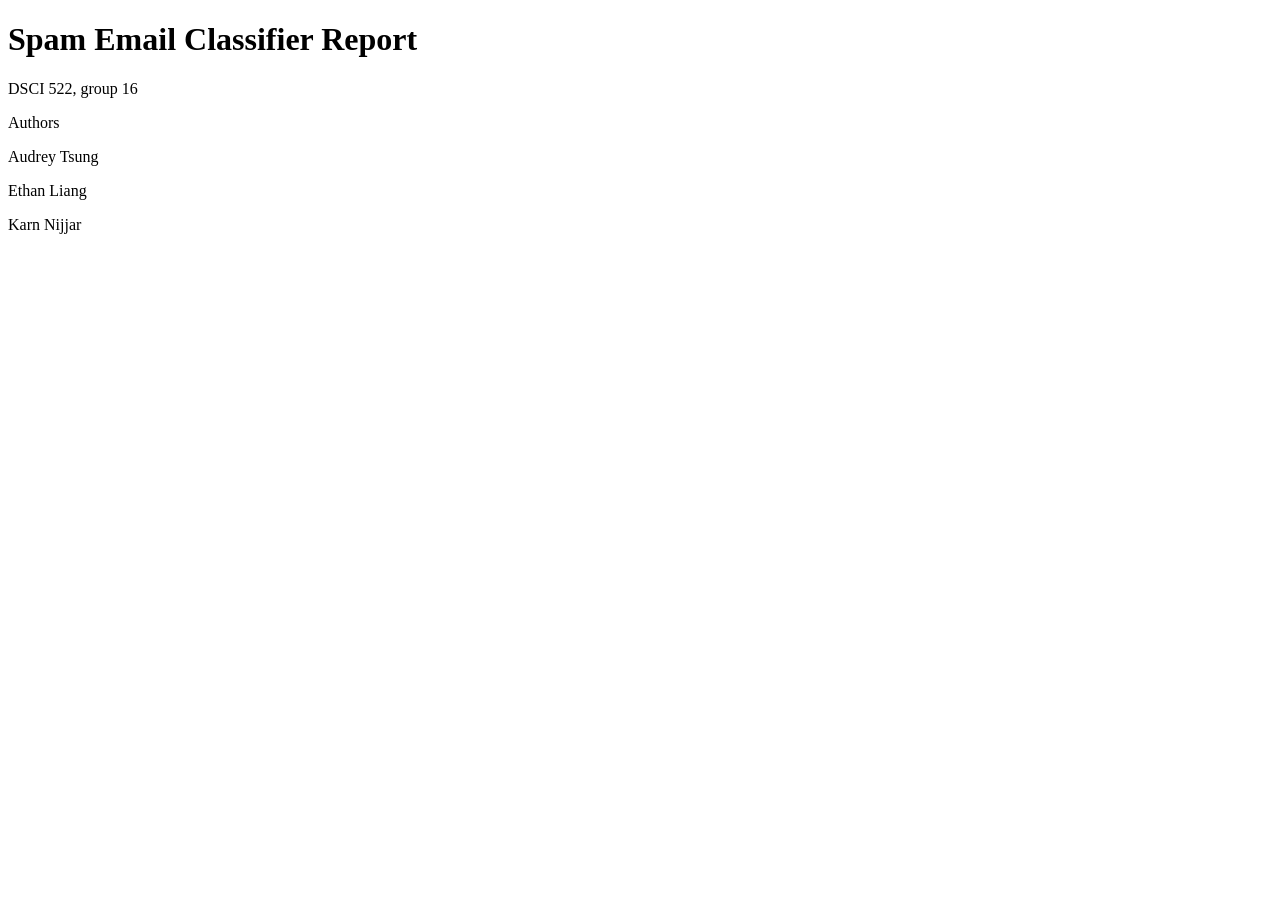
==== analysis/spam-email-classifier-report.html @ 338a20c8 "add qmd files for analysis" ====
<!DOCTYPE html>
<html xmlns="http://www.w3.org/1999/xhtml" lang="en" xml:lang="en"><head>

<meta charset="utf-8">
<meta name="generator" content="quarto-1.10.18">

<meta name="viewport" content="width=device-width, initial-scale=1.0, user-scalable=yes">

<meta name="author" content="Audrey Tsung">
<meta name="author" content="Ethan Liang">
<meta name="author" content="Karn Nijjar">

<title>Spam Email Classifier Report</title>
<style>
/* Default styles provided by pandoc.
** See https://pandoc.org/MANUAL.html#variables-for-html for config info.
*/
span.smallcaps{font-variant: small-caps;}
div.columns{display: flex; gap: 1.5em;}
div.column{flex: auto;}
@media screen {
div.columns{gap: min(4vw, 1.5em);}
div.column{overflow-x: auto;}
}
div.hanging-indent{margin-left: 1.5em; text-indent: -1.5em;}
ul.task-list{list-style: none;}
ul.task-list li input[type="checkbox"] {
  width: 0.8em;
  margin: 0 0.8em 0.2em -1em; /* quarto-specific, see https://github.com/quarto-dev/quarto-cli/issues/4556 */ 
  vertical-align: middle;
}
</style>


<script src="spam-email-classifier-report_files/libs/clipboard/clipboard.min.js"></script>
<script src="spam-email-classifier-report_files/libs/quarto-html/quarto.js" type="module"></script>
<script src="spam-email-classifier-report_files/libs/quarto-html/tabsets/tabsets.js" type="module"></script>
<script src="spam-email-classifier-report_files/libs/quarto-html/popper.min.js"></script>
<script src="spam-email-classifier-report_files/libs/quarto-html/tippy.umd.min.js"></script>
<script src="spam-email-classifier-report_files/libs/quarto-html/anchor.min.js"></script>
<link href="spam-email-classifier-report_files/libs/quarto-html/tippy.css" rel="stylesheet">
<link href="spam-email-classifier-report_files/libs/quarto-html/quarto-syntax-highlighting-64a204ab8560d761af7679ceaba22944.css" rel="stylesheet" id="quarto-text-highlighting-styles">
<script src="spam-email-classifier-report_files/libs/bootstrap/bootstrap.min.js"></script>
<link href="spam-email-classifier-report_files/libs/bootstrap/bootstrap-icons.css" rel="stylesheet">
<link href="spam-email-classifier-report_files/libs/bootstrap/bootstrap-917079515d91bccb85b543faf8aa8bb6.min.css" rel="stylesheet" append-hash="true" id="quarto-bootstrap" data-mode="light">


</head>

<body class="fullcontent quarto-light">

<div id="quarto-content" class="page-columns page-rows-contents page-layout-article">

<main class="content" id="quarto-document-content">

<header id="title-block-header" class="quarto-title-block default">
<div class="quarto-title">
<h1 class="title">Spam Email Classifier Report</h1>
<p class="subtitle lead">DSCI 522, group 16</p>
</div>



<div class="quarto-title-meta">

    <div>
    <div class="quarto-title-meta-heading">Authors</div>
    <div class="quarto-title-meta-contents">
             <p>Audrey Tsung </p>
             <p>Ethan Liang </p>
             <p>Karn Nijjar </p>
          </div>
  </div>
    
  
    
  </div>
  


</header>




</main>
<!-- /main column -->
<script id="quarto-html-after-body" type="application/javascript">
  window.document.addEventListener("DOMContentLoaded", function (event) {
    const icon = "";
    const anchorJS = new window.AnchorJS();
    anchorJS.options = {
      placement: 'right',
      icon: icon
    };
    anchorJS.add('.anchored');
    const isCodeAnnotation = (el) => {
      for (const clz of el.classList) {
        if (clz.startsWith('code-annotation-')) {                     
          return true;
        }
      }
      return false;
    }
    const onCopySuccess = function(e) {
      // button target
      const button = e.trigger;
      // don't keep focus
      button.blur();
      // flash "checked"
      button.classList.add('code-copy-button-checked');
      var currentTitle = button.getAttribute("title");
      button.setAttribute("title", "Copied!");
      let tooltip;
      if (window.bootstrap) {
        button.setAttribute("data-bs-toggle", "tooltip");
        button.setAttribute("data-bs-placement", "left");
        button.setAttribute("data-bs-title", "Copied!");
        tooltip = new bootstrap.Tooltip(button, 
          { trigger: "manual", 
            customClass: "code-copy-button-tooltip",
            offset: [0, -8]});
        tooltip.show();    
      }
      setTimeout(function() {
        if (tooltip) {
          tooltip.hide();
          button.removeAttribute("data-bs-title");
          button.removeAttribute("data-bs-toggle");
          button.removeAttribute("data-bs-placement");
        }
        button.setAttribute("title", currentTitle);
        button.classList.remove('code-copy-button-checked');
      }, 1000);
      // clear code selection
      e.clearSelection();
    }
    const getTextToCopy = function(trigger) {
      const outerScaffold = trigger.parentElement.cloneNode(true);
      const codeEl = outerScaffold.querySelector('code');
      for (const childEl of codeEl.children) {
        if (isCodeAnnotation(childEl)) {
          childEl.remove();
        }
      }
      return codeEl.innerText;
    }
    const clipboard = new window.ClipboardJS('.code-copy-button:not([data-in-quarto-modal])', {
      text: getTextToCopy
    });
    clipboard.on('success', onCopySuccess);
    if (window.document.getElementById('quarto-embedded-source-code-modal')) {
      const clipboardModal = new window.ClipboardJS('.code-copy-button[data-in-quarto-modal]', {
        text: getTextToCopy,
        container: window.document.getElementById('quarto-embedded-source-code-modal')
      });
      clipboardModal.on('success', onCopySuccess);
    }
      var localhostRegex = new RegExp(/^(?:http|https):\/\/localhost\:?[0-9]*\//);
      var mailtoRegex = new RegExp(/^mailto:/);
        var filterRegex = new RegExp('/' + window.location.host + '/');
      var isInternal = (href) => {
          return filterRegex.test(href) || localhostRegex.test(href) || mailtoRegex.test(href);
      }
      // Inspect non-navigation links and adorn them if external
     var links = window.document.querySelectorAll('a[href]:not(.nav-link):not(.navbar-brand):not(.toc-action):not(.sidebar-link):not(.sidebar-item-toggle):not(.pagination-link):not(.no-external):not([aria-hidden]):not(.dropdown-item):not(.quarto-navigation-tool):not(.about-link)');
      for (var i=0; i<links.length; i++) {
        const link = links[i];
        if (!isInternal(link.href)) {
          // undo the damage that might have been done by quarto-nav.js in the case of
          // links that we want to consider external
          if (link.dataset.originalHref !== undefined) {
            link.href = link.dataset.originalHref;
          }
        }
      }
    function tippyHover(el, contentFn, onTriggerFn, onUntriggerFn) {
      const config = {
        allowHTML: true,
        maxWidth: 500,
        delay: 100,
        arrow: false,
        appendTo: function(el) {
            return el.parentElement;
        },
        interactive: true,
        interactiveBorder: 10,
        theme: 'quarto',
        placement: 'bottom-start',
      };
      if (contentFn) {
        config.content = contentFn;
      }
      if (onTriggerFn) {
        config.onTrigger = onTriggerFn;
      }
      if (onUntriggerFn) {
        config.onUntrigger = onUntriggerFn;
      }
      window.tippy(el, config); 
    }
    const noterefs = window.document.querySelectorAll('a[role="doc-noteref"]');
    for (var i=0; i<noterefs.length; i++) {
      const ref = noterefs[i];
      tippyHover(ref, function() {
        // use id or data attribute instead here
        let href = ref.getAttribute('data-footnote-href') || ref.getAttribute('href');
        try { href = new URL(href).hash; } catch {}
        const id = href.replace(/^#\/?/, "");
        const note = window.document.getElementById(id);
        if (note) {
          return note.innerHTML;
        } else {
          return "";
        }
      });
    }
    const xrefs = window.document.querySelectorAll('a.quarto-xref');
    const processXRef = (id, note) => {
      // Strip column container classes
      const stripColumnClz = (el) => {
        el.classList.remove("page-full", "page-columns");
        if (el.children) {
          for (const child of el.children) {
            stripColumnClz(child);
          }
        }
      }
      stripColumnClz(note)
      if (id === null || id.startsWith('sec-')) {
        // Special case sections, only their first couple elements
        const container = document.createElement("div");
        if (note.children && note.children.length > 2) {
          container.appendChild(note.children[0].cloneNode(true));
          for (let i = 1; i < note.children.length; i++) {
            const child = note.children[i];
            if (child.tagName === "P" && child.innerText === "") {
              continue;
            } else {
              container.appendChild(child.cloneNode(true));
              break;
            }
          }
          if (window.Quarto?.typesetMath) {
            window.Quarto.typesetMath(container);
          }
          return container.innerHTML
        } else {
          if (window.Quarto?.typesetMath) {
            window.Quarto.typesetMath(note);
          }
          return note.innerHTML;
        }
      } else {
        // Remove any anchor links if they are present
        const anchorLink = note.querySelector('a.anchorjs-link');
        if (anchorLink) {
          anchorLink.remove();
        }
        if (window.Quarto?.typesetMath) {
          window.Quarto.typesetMath(note);
        }
        if (note.classList.contains("callout")) {
          return note.outerHTML;
        } else {
          return note.innerHTML;
        }
      }
    }
    for (var i=0; i<xrefs.length; i++) {
      const xref = xrefs[i];
      tippyHover(xref, undefined, function(instance) {
        instance.disable();
        let url = xref.getAttribute('href');
        let hash = undefined; 
        if (url.startsWith('#')) {
          hash = url;
        } else {
          try { hash = new URL(url).hash; } catch {}
        }
        if (hash) {
          const id = hash.replace(/^#\/?/, "");
          const note = window.document.getElementById(id);
          if (note !== null) {
            try {
              const html = processXRef(id, note.cloneNode(true));
              instance.setContent(html);
            } finally {
              instance.enable();
              instance.show();
            }
          } else {
            // See if we can fetch this
            fetch(url.split('#')[0])
            .then(res => res.text())
            .then(html => {
              const parser = new DOMParser();
              const htmlDoc = parser.parseFromString(html, "text/html");
              const note = htmlDoc.getElementById(id);
              if (note !== null) {
                const html = processXRef(id, note);
                instance.setContent(html);
              } 
            }).finally(() => {
              instance.enable();
              instance.show();
            });
          }
        } else {
          // See if we can fetch a full url (with no hash to target)
          // This is a special case and we should probably do some content thinning / targeting
          fetch(url)
          .then(res => res.text())
          .then(html => {
            const parser = new DOMParser();
            const htmlDoc = parser.parseFromString(html, "text/html");
            const note = htmlDoc.querySelector('main.content');
            if (note !== null) {
              // This should only happen for chapter cross references
              // (since there is no id in the URL)
              // remove the first header
              if (note.children.length > 0 && note.children[0].tagName === "HEADER") {
                note.children[0].remove();
              }
              const html = processXRef(null, note);
              instance.setContent(html);
            } 
          }).finally(() => {
            instance.enable();
            instance.show();
          });
        }
      }, function(instance) {
      });
    }
        let selectedAnnoteEl;
        const selectorForAnnotation = ( cell, annotation) => {
          let cellAttr = 'data-code-cell="' + cell + '"';
          let lineAttr = 'data-code-annotation="' +  annotation + '"';
          const selector = 'span[' + cellAttr + '][' + lineAttr + ']';
          return selector;
        }
        const selectCodeLines = (annoteEl) => {
          const doc = window.document;
          const targetCell = annoteEl.getAttribute("data-target-cell");
          const targetAnnotation = annoteEl.getAttribute("data-target-annotation");
          const annoteSpan = window.document.querySelector(selectorForAnnotation(targetCell, targetAnnotation));
          const lines = annoteSpan.getAttribute("data-code-lines").split(",");
          const lineIds = lines.map((line) => {
            return targetCell + "-" + line;
          })
          let top = null;
          let height = null;
          let parent = null;
          if (lineIds.length > 0) {
              //compute the position of the single el (top and bottom and make a div)
              const el = window.document.getElementById(lineIds[0]);
              top = el.offsetTop;
              height = el.offsetHeight;
              parent = el.parentElement.parentElement;
            if (lineIds.length > 1) {
              const lastEl = window.document.getElementById(lineIds[lineIds.length - 1]);
              const bottom = lastEl.offsetTop + lastEl.offsetHeight;
              height = bottom - top;
            }
            if (top !== null && height !== null && parent !== null) {
              // cook up a div (if necessary) and position it 
              let div = window.document.getElementById("code-annotation-line-highlight");
              if (div === null) {
                div = window.document.createElement("div");
                div.setAttribute("id", "code-annotation-line-highlight");
                div.style.position = 'absolute';
                parent.appendChild(div);
              }
              div.style.top = top - 2 + "px";
              div.style.height = height + 4 + "px";
              div.style.left = 0;
              let gutterDiv = window.document.getElementById("code-annotation-line-highlight-gutter");
              if (gutterDiv === null) {
                gutterDiv = window.document.createElement("div");
                gutterDiv.setAttribute("id", "code-annotation-line-highlight-gutter");
                gutterDiv.style.position = 'absolute';
                const codeCell = window.document.getElementById(targetCell);
                const gutter = codeCell.querySelector('.code-annotation-gutter');
                gutter.appendChild(gutterDiv);
              }
              gutterDiv.style.top = top - 2 + "px";
              gutterDiv.style.height = height + 4 + "px";
            }
            selectedAnnoteEl = annoteEl;
          }
        };
        const unselectCodeLines = () => {
          const elementsIds = ["code-annotation-line-highlight", "code-annotation-line-highlight-gutter"];
          elementsIds.forEach((elId) => {
            const div = window.document.getElementById(elId);
            if (div) {
              div.remove();
            }
          });
          selectedAnnoteEl = undefined;
        };
          // Handle positioning of the toggle
      window.addEventListener(
        "resize",
        throttle(() => {
          elRect = undefined;
          if (selectedAnnoteEl) {
            selectCodeLines(selectedAnnoteEl);
          }
        }, 10)
      );
      function throttle(fn, ms) {
      let throttle = false;
      let timer;
        return (...args) => {
          if(!throttle) { // first call gets through
              fn.apply(this, args);
              throttle = true;
          } else { // all the others get throttled
              if(timer) clearTimeout(timer); // cancel #2
              timer = setTimeout(() => {
                fn.apply(this, args);
                timer = throttle = false;
              }, ms);
          }
        };
      }
        // Attach click handler to the DT
        const annoteDls = window.document.querySelectorAll('dt[data-target-cell]');
        for (const annoteDlNode of annoteDls) {
          annoteDlNode.addEventListener('click', (event) => {
            const clickedEl = event.target;
            if (clickedEl !== selectedAnnoteEl) {
              unselectCodeLines();
              const activeEl = window.document.querySelector('dt[data-target-cell].code-annotation-active');
              if (activeEl) {
                activeEl.classList.remove('code-annotation-active');
              }
              selectCodeLines(clickedEl);
              clickedEl.classList.add('code-annotation-active');
            } else {
              // Unselect the line
              unselectCodeLines();
              clickedEl.classList.remove('code-annotation-active');
            }
          });
        }
    const findCites = (el) => {
      const parentEl = el.parentElement;
      if (parentEl) {
        const cites = parentEl.dataset.cites;
        if (cites) {
          return {
            el,
            cites: cites.split(' ')
          };
        } else {
          return findCites(el.parentElement)
        }
      } else {
        return undefined;
      }
    };
    var bibliorefs = window.document.querySelectorAll('a[role="doc-biblioref"]');
    for (var i=0; i<bibliorefs.length; i++) {
      const ref = bibliorefs[i];
      const citeInfo = findCites(ref);
      if (citeInfo) {
        tippyHover(citeInfo.el, function() {
          var popup = window.document.createElement('div');
          citeInfo.cites.forEach(function(cite) {
            var citeDiv = window.document.createElement('div');
            citeDiv.classList.add('hanging-indent');
            citeDiv.classList.add('csl-entry');
            var biblioDiv = window.document.getElementById('ref-' + cite);
            if (biblioDiv) {
              citeDiv.innerHTML = biblioDiv.innerHTML;
            }
            popup.appendChild(citeDiv);
          });
          return popup.innerHTML;
        });
      }
    }
  });
  </script>
</div> <!-- /content -->




</body></html>
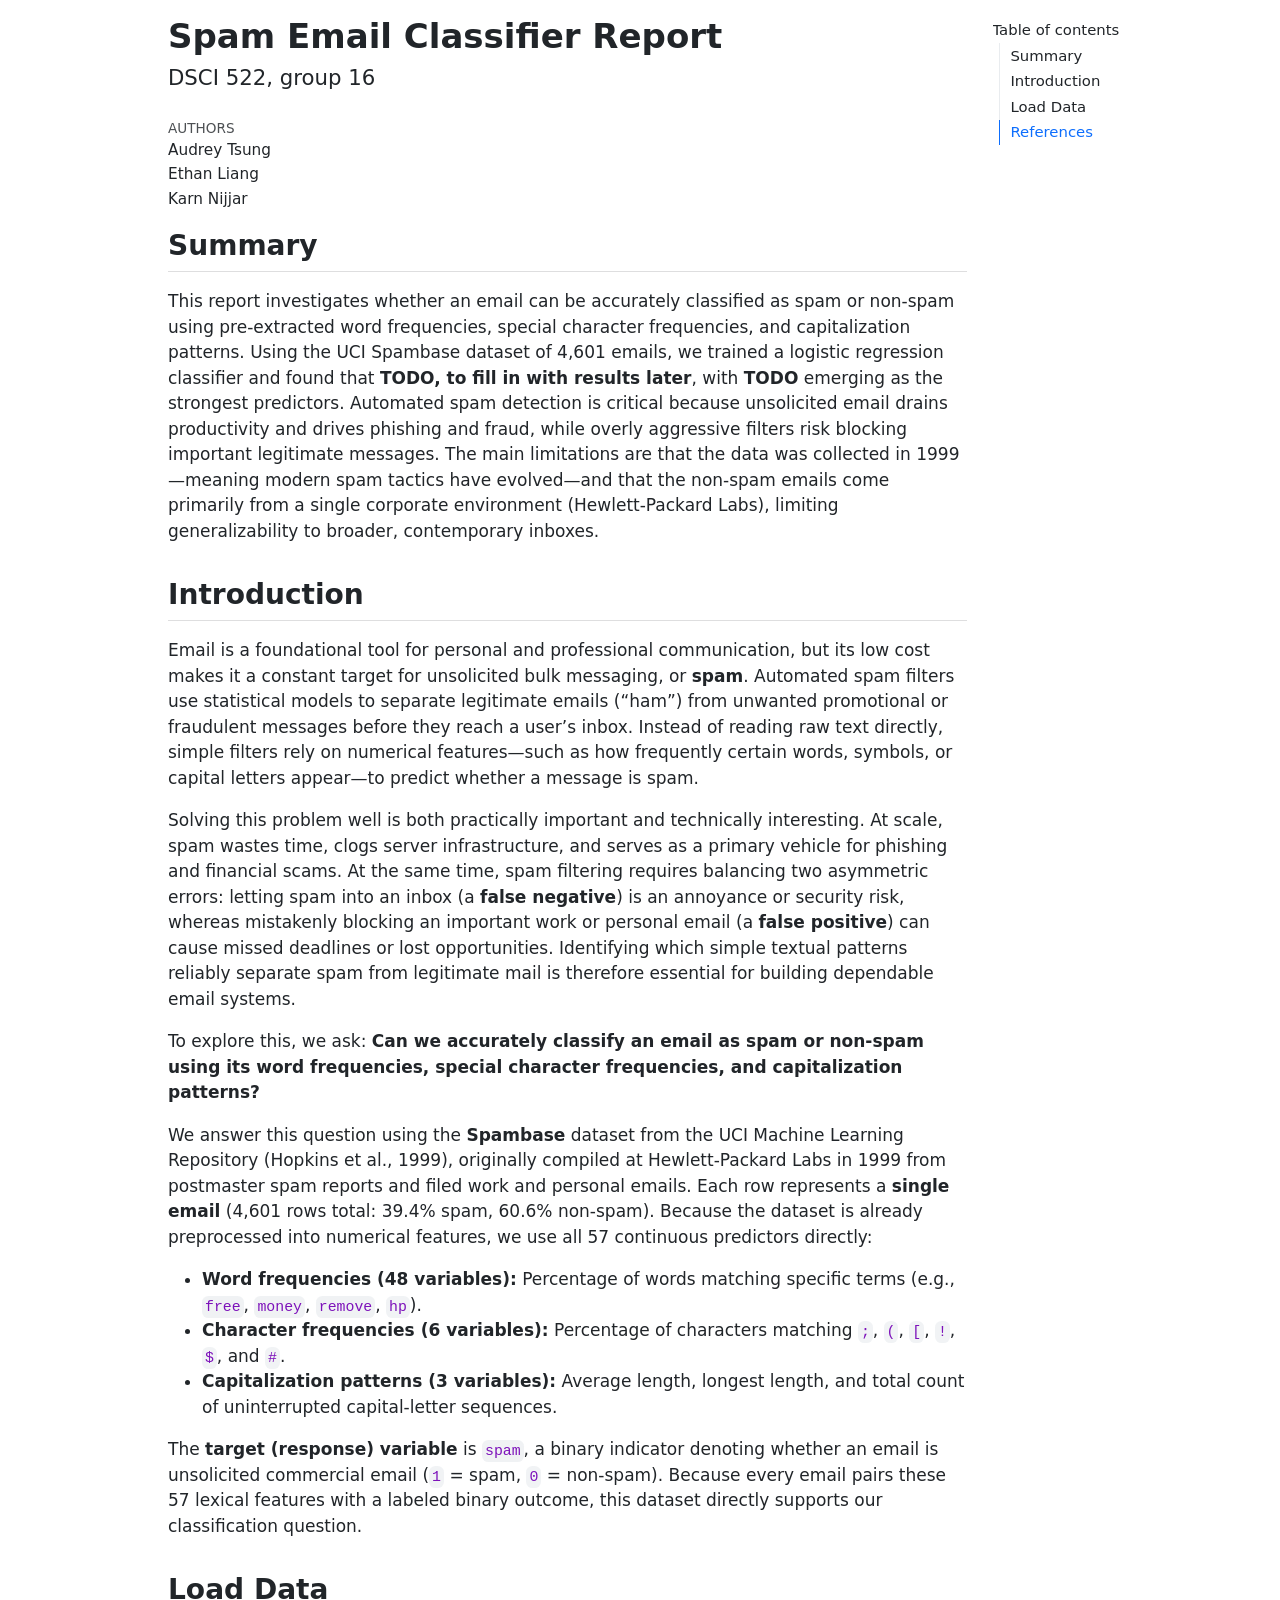
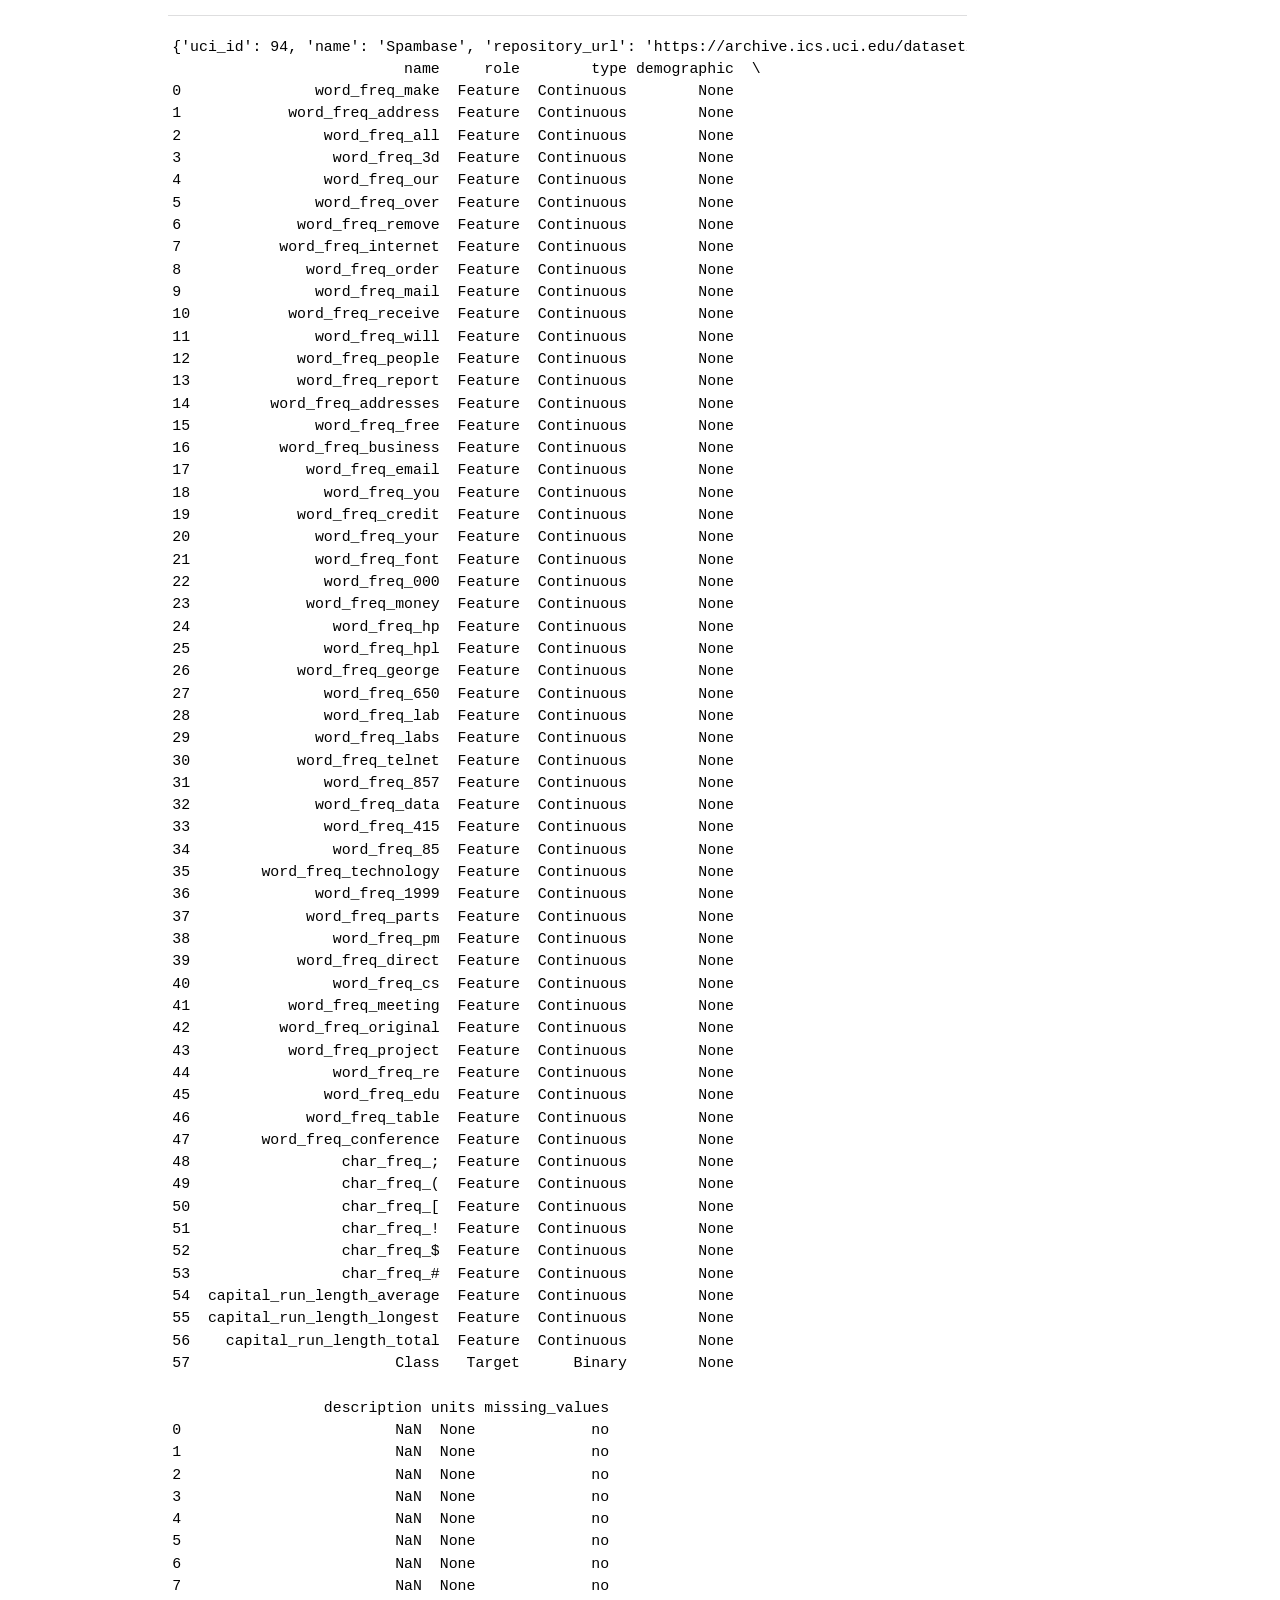
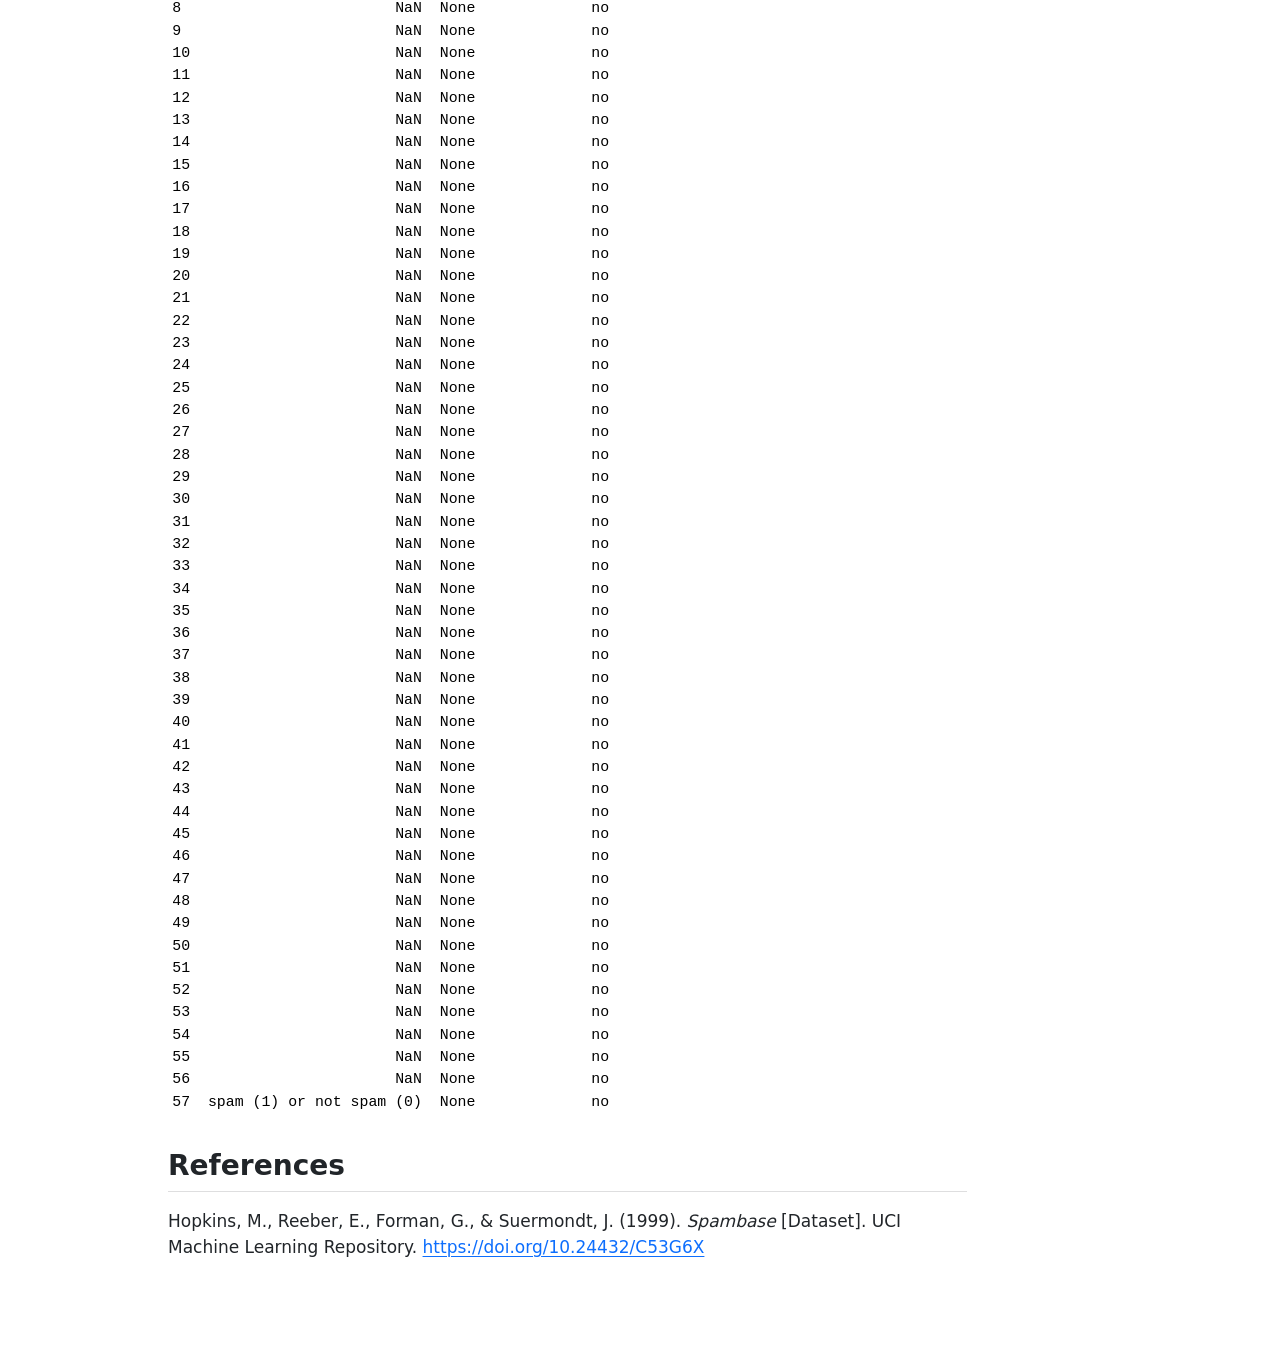
==== commit 020f1014: "add ucimlrepo pkg to import dataset/quarto render del lib" ====
--- a/analysis/spam-email-classifier-report.html
+++ b/analysis/spam-email-classifier-report.html
@@ -12,9 +12,7 @@
 
 <title>Spam Email Classifier Report</title>
 <style>
-/* Default styles provided by pandoc.
-** See https://pandoc.org/MANUAL.html#variables-for-html for config info.
-*/
+
 span.smallcaps{font-variant: small-caps;}
 div.columns{display: flex; gap: 1.5em;}
 div.column{flex: auto;}
@@ -25,32 +23,2168 @@
 div.hanging-indent{margin-left: 1.5em; text-indent: -1.5em;}
 ul.task-list{list-style: none;}
 ul.task-list li input[type="checkbox"] {
-  width: 0.8em;
-  margin: 0 0.8em 0.2em -1em; /* quarto-specific, see https://github.com/quarto-dev/quarto-cli/issues/4556 */ 
-  vertical-align: middle;
+width: 0.8em;
+margin: 0 0.8em 0.2em -1em;  vertical-align: middle;
 }
 </style>
 
 
-<script src="spam-email-classifier-report_files/libs/clipboard/clipboard.min.js"></script>
-<script src="spam-email-classifier-report_files/libs/quarto-html/quarto.js" type="module"></script>
-<script src="spam-email-classifier-report_files/libs/quarto-html/tabsets/tabsets.js" type="module"></script>
-<script src="spam-email-classifier-report_files/libs/quarto-html/popper.min.js"></script>
-<script src="spam-email-classifier-report_files/libs/quarto-html/tippy.umd.min.js"></script>
-<script src="spam-email-classifier-report_files/libs/quarto-html/anchor.min.js"></script>
-<link href="spam-email-classifier-report_files/libs/quarto-html/tippy.css" rel="stylesheet">
-<link href="spam-email-classifier-report_files/libs/quarto-html/quarto-syntax-highlighting-64a204ab8560d761af7679ceaba22944.css" rel="stylesheet" id="quarto-text-highlighting-styles">
-<script src="spam-email-classifier-report_files/libs/bootstrap/bootstrap.min.js"></script>
-<link href="spam-email-classifier-report_files/libs/bootstrap/bootstrap-icons.css" rel="stylesheet">
-<link href="spam-email-classifier-report_files/libs/bootstrap/bootstrap-917079515d91bccb85b543faf8aa8bb6.min.css" rel="stylesheet" append-hash="true" id="quarto-bootstrap" data-mode="light">
+<script>/*!
+ * clipboard.js v2.0.11
+ * https://clipboardjs.com/
+ *
+ * Licensed MIT © Zeno Rocha
+ */
+!function(t,e){"object"==typeof exports&&"object"==typeof module?module.exports=e():"function"==typeof define&&define.amd?define([],e):"object"==typeof exports?exports.ClipboardJS=e():t.ClipboardJS=e()}(this,function(){return n={686:function(t,e,n){"use strict";n.d(e,{default:function(){return b}});var e=n(279),i=n.n(e),e=n(370),u=n.n(e),e=n(817),r=n.n(e);function c(t){try{return document.execCommand(t)}catch(t){return}}var a=function(t){t=r()(t);return c("cut"),t};function o(t,e){var n,o,t=(n=t,o="rtl"===document.documentElement.getAttribute("dir"),(t=document.createElement("textarea")).style.fontSize="12pt",t.style.border="0",t.style.padding="0",t.style.margin="0",t.style.position="absolute",t.style[o?"right":"left"]="-9999px",o=window.pageYOffset||document.documentElement.scrollTop,t.style.top="".concat(o,"px"),t.setAttribute("readonly",""),t.value=n,t);return e.container.appendChild(t),e=r()(t),c("copy"),t.remove(),e}var f=function(t){var e=1<arguments.length&&void 0!==arguments[1]?arguments[1]:{container:document.body},n="";return"string"==typeof t?n=o(t,e):t instanceof HTMLInputElement&&!["text","search","url","tel","password"].includes(null==t?void 0:t.type)?n=o(t.value,e):(n=r()(t),c("copy")),n};function l(t){return(l="function"==typeof Symbol&&"symbol"==typeof Symbol.iterator?function(t){return typeof t}:function(t){return t&&"function"==typeof Symbol&&t.constructor===Symbol&&t!==Symbol.prototype?"symbol":typeof t})(t)}var s=function(){var t=0<arguments.length&&void 0!==arguments[0]?arguments[0]:{},e=t.action,n=void 0===e?"copy":e,o=t.container,e=t.target,t=t.text;if("copy"!==n&&"cut"!==n)throw new Error('Invalid "action" value, use either "copy" or "cut"');if(void 0!==e){if(!e||"object"!==l(e)||1!==e.nodeType)throw new Error('Invalid "target" value, use a valid Element');if("copy"===n&&e.hasAttribute("disabled"))throw new Error('Invalid "target" attribute. Please use "readonly" instead of "disabled" attribute');if("cut"===n&&(e.hasAttribute("readonly")||e.hasAttribute("disabled")))throw new Error('Invalid "target" attribute. You can\'t cut text from elements with "readonly" or "disabled" attributes')}return t?f(t,{container:o}):e?"cut"===n?a(e):f(e,{container:o}):void 0};function p(t){return(p="function"==typeof Symbol&&"symbol"==typeof Symbol.iterator?function(t){return typeof t}:function(t){return t&&"function"==typeof Symbol&&t.constructor===Symbol&&t!==Symbol.prototype?"symbol":typeof t})(t)}function d(t,e){for(var n=0;n<e.length;n++){var o=e[n];o.enumerable=o.enumerable||!1,o.configurable=!0,"value"in o&&(o.writable=!0),Object.defineProperty(t,o.key,o)}}function y(t,e){return(y=Object.setPrototypeOf||function(t,e){return t.__proto__=e,t})(t,e)}function h(n){var o=function(){if("undefined"==typeof Reflect||!Reflect.construct)return!1;if(Reflect.construct.sham)return!1;if("function"==typeof Proxy)return!0;try{return Date.prototype.toString.call(Reflect.construct(Date,[],function(){})),!0}catch(t){return!1}}();return function(){var t,e=v(n);return t=o?(t=v(this).constructor,Reflect.construct(e,arguments,t)):e.apply(this,arguments),e=this,!(t=t)||"object"!==p(t)&&"function"!=typeof t?function(t){if(void 0!==t)return t;throw new ReferenceError("this hasn't been initialised - super() hasn't been called")}(e):t}}function v(t){return(v=Object.setPrototypeOf?Object.getPrototypeOf:function(t){return t.__proto__||Object.getPrototypeOf(t)})(t)}function m(t,e){t="data-clipboard-".concat(t);if(e.hasAttribute(t))return e.getAttribute(t)}var b=function(){!function(t,e){if("function"!=typeof e&&null!==e)throw new TypeError("Super expression must either be null or a function");t.prototype=Object.create(e&&e.prototype,{constructor:{value:t,writable:!0,configurable:!0}}),e&&y(t,e)}(r,i());var t,e,n,o=h(r);function r(t,e){var n;return function(t){if(!(t instanceof r))throw new TypeError("Cannot call a class as a function")}(this),(n=o.call(this)).resolveOptions(e),n.listenClick(t),n}return t=r,n=[{key:"copy",value:function(t){var e=1<arguments.length&&void 0!==arguments[1]?arguments[1]:{container:document.body};return f(t,e)}},{key:"cut",value:function(t){return a(t)}},{key:"isSupported",value:function(){var t=0<arguments.length&&void 0!==arguments[0]?arguments[0]:["copy","cut"],t="string"==typeof t?[t]:t,e=!!document.queryCommandSupported;return t.forEach(function(t){e=e&&!!document.queryCommandSupported(t)}),e}}],(e=[{key:"resolveOptions",value:function(){var t=0<arguments.length&&void 0!==arguments[0]?arguments[0]:{};this.action="function"==typeof t.action?t.action:this.defaultAction,this.target="function"==typeof t.target?t.target:this.defaultTarget,this.text="function"==typeof t.text?t.text:this.defaultText,this.container="object"===p(t.container)?t.container:document.body}},{key:"listenClick",value:function(t){var e=this;this.listener=u()(t,"click",function(t){return e.onClick(t)})}},{key:"onClick",value:function(t){var e=t.delegateTarget||t.currentTarget,n=this.action(e)||"copy",t=s({action:n,container:this.container,target:this.target(e),text:this.text(e)});this.emit(t?"success":"error",{action:n,text:t,trigger:e,clearSelection:function(){e&&e.focus(),window.getSelection().removeAllRanges()}})}},{key:"defaultAction",value:function(t){return m("action",t)}},{key:"defaultTarget",value:function(t){t=m("target",t);if(t)return document.querySelector(t)}},{key:"defaultText",value:function(t){return m("text",t)}},{key:"destroy",value:function(){this.listener.destroy()}}])&&d(t.prototype,e),n&&d(t,n),r}()},828:function(t){var e;"undefined"==typeof Element||Element.prototype.matches||((e=Element.prototype).matches=e.matchesSelector||e.mozMatchesSelector||e.msMatchesSelector||e.oMatchesSelector||e.webkitMatchesSelector),t.exports=function(t,e){for(;t&&9!==t.nodeType;){if("function"==typeof t.matches&&t.matches(e))return t;t=t.parentNode}}},438:function(t,e,n){var u=n(828);function i(t,e,n,o,r){var i=function(e,n,t,o){return function(t){t.delegateTarget=u(t.target,n),t.delegateTarget&&o.call(e,t)}}.apply(this,arguments);return t.addEventListener(n,i,r),{destroy:function(){t.removeEventListener(n,i,r)}}}t.exports=function(t,e,n,o,r){return"function"==typeof t.addEventListener?i.apply(null,arguments):"function"==typeof n?i.bind(null,document).apply(null,arguments):("string"==typeof t&&(t=document.querySelectorAll(t)),Array.prototype.map.call(t,function(t){return i(t,e,n,o,r)}))}},879:function(t,n){n.node=function(t){return void 0!==t&&t instanceof HTMLElement&&1===t.nodeType},n.nodeList=function(t){var e=Object.prototype.toString.call(t);return void 0!==t&&("[object NodeList]"===e||"[object HTMLCollection]"===e)&&"length"in t&&(0===t.length||n.node(t[0]))},n.string=function(t){return"string"==typeof t||t instanceof String},n.fn=function(t){return"[object Function]"===Object.prototype.toString.call(t)}},370:function(t,e,n){var f=n(879),l=n(438);t.exports=function(t,e,n){if(!t&&!e&&!n)throw new Error("Missing required arguments");if(!f.string(e))throw new TypeError("Second argument must be a String");if(!f.fn(n))throw new TypeError("Third argument must be a Function");if(f.node(t))return c=e,a=n,(u=t).addEventListener(c,a),{destroy:function(){u.removeEventListener(c,a)}};if(f.nodeList(t))return o=t,r=e,i=n,Array.prototype.forEach.call(o,function(t){t.addEventListener(r,i)}),{destroy:function(){Array.prototype.forEach.call(o,function(t){t.removeEventListener(r,i)})}};if(f.string(t))return t=t,e=e,n=n,l(document.body,t,e,n);throw new TypeError("First argument must be a String, HTMLElement, HTMLCollection, or NodeList");var o,r,i,u,c,a}},817:function(t){t.exports=function(t){var e,n="SELECT"===t.nodeName?(t.focus(),t.value):"INPUT"===t.nodeName||"TEXTAREA"===t.nodeName?((e=t.hasAttribute("readonly"))||t.setAttribute("readonly",""),t.select(),t.setSelectionRange(0,t.value.length),e||t.removeAttribute("readonly"),t.value):(t.hasAttribute("contenteditable")&&t.focus(),n=window.getSelection(),(e=document.createRange()).selectNodeContents(t),n.removeAllRanges(),n.addRange(e),n.toString());return n}},279:function(t){function e(){}e.prototype={on:function(t,e,n){var o=this.e||(this.e={});return(o[t]||(o[t]=[])).push({fn:e,ctx:n}),this},once:function(t,e,n){var o=this;function r(){o.off(t,r),e.apply(n,arguments)}return r._=e,this.on(t,r,n)},emit:function(t){for(var e=[].slice.call(arguments,1),n=((this.e||(this.e={}))[t]||[]).slice(),o=0,r=n.length;o<r;o++)n[o].fn.apply(n[o].ctx,e);return this},off:function(t,e){var n=this.e||(this.e={}),o=n[t],r=[];if(o&&e)for(var i=0,u=o.length;i<u;i++)o[i].fn!==e&&o[i].fn._!==e&&r.push(o[i]);return r.length?n[t]=r:delete n[t],this}},t.exports=e,t.exports.TinyEmitter=e}},r={},o.n=function(t){var e=t&&t.__esModule?function(){return t.default}:function(){return t};return o.d(e,{a:e}),e},o.d=function(t,e){for(var n in e)o.o(e,n)&&!o.o(t,n)&&Object.defineProperty(t,n,{enumerable:!0,get:e[n]})},o.o=function(t,e){return Object.prototype.hasOwnProperty.call(t,e)},o(686).default;function o(t){if(r[t])return r[t].exports;var e=r[t]={exports:{}};return n[t](e,e.exports,o),e.exports}var n,r});</script>
+<script src="[data-uri]" type="module"></script>
+<script src="[data-uri]" type="module"></script>
+<script>/**
+ * @popperjs/core v2.11.7 - MIT License
+ */
+
+!function(e,t){"object"==typeof exports&&"undefined"!=typeof module?t(exports):"function"==typeof define&&define.amd?define(["exports"],t):t((e="undefined"!=typeof globalThis?globalThis:e||self).Popper={})}(this,(function(e){"use strict";function t(e){if(null==e)return window;if("[object Window]"!==e.toString()){var t=e.ownerDocument;return t&&t.defaultView||window}return e}function n(e){return e instanceof t(e).Element||e instanceof Element}function r(e){return e instanceof t(e).HTMLElement||e instanceof HTMLElement}function o(e){return"undefined"!=typeof ShadowRoot&&(e instanceof t(e).ShadowRoot||e instanceof ShadowRoot)}var i=Math.max,a=Math.min,s=Math.round;function f(){var e=navigator.userAgentData;return null!=e&&e.brands&&Array.isArray(e.brands)?e.brands.map((function(e){return e.brand+"/"+e.version})).join(" "):navigator.userAgent}function c(){return!/^((?!chrome|android).)*safari/i.test(f())}function p(e,o,i){void 0===o&&(o=!1),void 0===i&&(i=!1);var a=e.getBoundingClientRect(),f=1,p=1;o&&r(e)&&(f=e.offsetWidth>0&&s(a.width)/e.offsetWidth||1,p=e.offsetHeight>0&&s(a.height)/e.offsetHeight||1);var u=(n(e)?t(e):window).visualViewport,l=!c()&&i,d=(a.left+(l&&u?u.offsetLeft:0))/f,h=(a.top+(l&&u?u.offsetTop:0))/p,m=a.width/f,v=a.height/p;return{width:m,height:v,top:h,right:d+m,bottom:h+v,left:d,x:d,y:h}}function u(e){var n=t(e);return{scrollLeft:n.pageXOffset,scrollTop:n.pageYOffset}}function l(e){return e?(e.nodeName||"").toLowerCase():null}function d(e){return((n(e)?e.ownerDocument:e.document)||window.document).documentElement}function h(e){return p(d(e)).left+u(e).scrollLeft}function m(e){return t(e).getComputedStyle(e)}function v(e){var t=m(e),n=t.overflow,r=t.overflowX,o=t.overflowY;return/auto|scroll|overlay|hidden/.test(n+o+r)}function y(e,n,o){void 0===o&&(o=!1);var i,a,f=r(n),c=r(n)&&function(e){var t=e.getBoundingClientRect(),n=s(t.width)/e.offsetWidth||1,r=s(t.height)/e.offsetHeight||1;return 1!==n||1!==r}(n),m=d(n),y=p(e,c,o),g={scrollLeft:0,scrollTop:0},b={x:0,y:0};return(f||!f&&!o)&&(("body"!==l(n)||v(m))&&(g=(i=n)!==t(i)&&r(i)?{scrollLeft:(a=i).scrollLeft,scrollTop:a.scrollTop}:u(i)),r(n)?((b=p(n,!0)).x+=n.clientLeft,b.y+=n.clientTop):m&&(b.x=h(m))),{x:y.left+g.scrollLeft-b.x,y:y.top+g.scrollTop-b.y,width:y.width,height:y.height}}function g(e){var t=p(e),n=e.offsetWidth,r=e.offsetHeight;return Math.abs(t.width-n)<=1&&(n=t.width),Math.abs(t.height-r)<=1&&(r=t.height),{x:e.offsetLeft,y:e.offsetTop,width:n,height:r}}function b(e){return"html"===l(e)?e:e.assignedSlot||e.parentNode||(o(e)?e.host:null)||d(e)}function x(e){return["html","body","#document"].indexOf(l(e))>=0?e.ownerDocument.body:r(e)&&v(e)?e:x(b(e))}function w(e,n){var r;void 0===n&&(n=[]);var o=x(e),i=o===(null==(r=e.ownerDocument)?void 0:r.body),a=t(o),s=i?[a].concat(a.visualViewport||[],v(o)?o:[]):o,f=n.concat(s);return i?f:f.concat(w(b(s)))}function O(e){return["table","td","th"].indexOf(l(e))>=0}function j(e){return r(e)&&"fixed"!==m(e).position?e.offsetParent:null}function E(e){for(var n=t(e),i=j(e);i&&O(i)&&"static"===m(i).position;)i=j(i);return i&&("html"===l(i)||"body"===l(i)&&"static"===m(i).position)?n:i||function(e){var t=/firefox/i.test(f());if(/Trident/i.test(f())&&r(e)&&"fixed"===m(e).position)return null;var n=b(e);for(o(n)&&(n=n.host);r(n)&&["html","body"].indexOf(l(n))<0;){var i=m(n);if("none"!==i.transform||"none"!==i.perspective||"paint"===i.contain||-1!==["transform","perspective"].indexOf(i.willChange)||t&&"filter"===i.willChange||t&&i.filter&&"none"!==i.filter)return n;n=n.parentNode}return null}(e)||n}var D="top",A="bottom",L="right",P="left",M="auto",k=[D,A,L,P],W="start",B="end",H="viewport",T="popper",R=k.reduce((function(e,t){return e.concat([t+"-"+W,t+"-"+B])}),[]),S=[].concat(k,[M]).reduce((function(e,t){return e.concat([t,t+"-"+W,t+"-"+B])}),[]),V=["beforeRead","read","afterRead","beforeMain","main","afterMain","beforeWrite","write","afterWrite"];function q(e){var t=new Map,n=new Set,r=[];function o(e){n.add(e.name),[].concat(e.requires||[],e.requiresIfExists||[]).forEach((function(e){if(!n.has(e)){var r=t.get(e);r&&o(r)}})),r.push(e)}return e.forEach((function(e){t.set(e.name,e)})),e.forEach((function(e){n.has(e.name)||o(e)})),r}function C(e){return e.split("-")[0]}function N(e,t){var n=t.getRootNode&&t.getRootNode();if(e.contains(t))return!0;if(n&&o(n)){var r=t;do{if(r&&e.isSameNode(r))return!0;r=r.parentNode||r.host}while(r)}return!1}function I(e){return Object.assign({},e,{left:e.x,top:e.y,right:e.x+e.width,bottom:e.y+e.height})}function _(e,r,o){return r===H?I(function(e,n){var r=t(e),o=d(e),i=r.visualViewport,a=o.clientWidth,s=o.clientHeight,f=0,p=0;if(i){a=i.width,s=i.height;var u=c();(u||!u&&"fixed"===n)&&(f=i.offsetLeft,p=i.offsetTop)}return{width:a,height:s,x:f+h(e),y:p}}(e,o)):n(r)?function(e,t){var n=p(e,!1,"fixed"===t);return n.top=n.top+e.clientTop,n.left=n.left+e.clientLeft,n.bottom=n.top+e.clientHeight,n.right=n.left+e.clientWidth,n.width=e.clientWidth,n.height=e.clientHeight,n.x=n.left,n.y=n.top,n}(r,o):I(function(e){var t,n=d(e),r=u(e),o=null==(t=e.ownerDocument)?void 0:t.body,a=i(n.scrollWidth,n.clientWidth,o?o.scrollWidth:0,o?o.clientWidth:0),s=i(n.scrollHeight,n.clientHeight,o?o.scrollHeight:0,o?o.clientHeight:0),f=-r.scrollLeft+h(e),c=-r.scrollTop;return"rtl"===m(o||n).direction&&(f+=i(n.clientWidth,o?o.clientWidth:0)-a),{width:a,height:s,x:f,y:c}}(d(e)))}function F(e,t,o,s){var f="clippingParents"===t?function(e){var t=w(b(e)),o=["absolute","fixed"].indexOf(m(e).position)>=0&&r(e)?E(e):e;return n(o)?t.filter((function(e){return n(e)&&N(e,o)&&"body"!==l(e)})):[]}(e):[].concat(t),c=[].concat(f,[o]),p=c[0],u=c.reduce((function(t,n){var r=_(e,n,s);return t.top=i(r.top,t.top),t.right=a(r.right,t.right),t.bottom=a(r.bottom,t.bottom),t.left=i(r.left,t.left),t}),_(e,p,s));return u.width=u.right-u.left,u.height=u.bottom-u.top,u.x=u.left,u.y=u.top,u}function U(e){return e.split("-")[1]}function z(e){return["top","bottom"].indexOf(e)>=0?"x":"y"}function X(e){var t,n=e.reference,r=e.element,o=e.placement,i=o?C(o):null,a=o?U(o):null,s=n.x+n.width/2-r.width/2,f=n.y+n.height/2-r.height/2;switch(i){case D:t={x:s,y:n.y-r.height};break;case A:t={x:s,y:n.y+n.height};break;case L:t={x:n.x+n.width,y:f};break;case P:t={x:n.x-r.width,y:f};break;default:t={x:n.x,y:n.y}}var c=i?z(i):null;if(null!=c){var p="y"===c?"height":"width";switch(a){case W:t[c]=t[c]-(n[p]/2-r[p]/2);break;case B:t[c]=t[c]+(n[p]/2-r[p]/2)}}return t}function Y(e){return Object.assign({},{top:0,right:0,bottom:0,left:0},e)}function G(e,t){return t.reduce((function(t,n){return t[n]=e,t}),{})}function J(e,t){void 0===t&&(t={});var r=t,o=r.placement,i=void 0===o?e.placement:o,a=r.strategy,s=void 0===a?e.strategy:a,f=r.boundary,c=void 0===f?"clippingParents":f,u=r.rootBoundary,l=void 0===u?H:u,h=r.elementContext,m=void 0===h?T:h,v=r.altBoundary,y=void 0!==v&&v,g=r.padding,b=void 0===g?0:g,x=Y("number"!=typeof b?b:G(b,k)),w=m===T?"reference":T,O=e.rects.popper,j=e.elements[y?w:m],E=F(n(j)?j:j.contextElement||d(e.elements.popper),c,l,s),P=p(e.elements.reference),M=X({reference:P,element:O,strategy:"absolute",placement:i}),W=I(Object.assign({},O,M)),B=m===T?W:P,R={top:E.top-B.top+x.top,bottom:B.bottom-E.bottom+x.bottom,left:E.left-B.left+x.left,right:B.right-E.right+x.right},S=e.modifiersData.offset;if(m===T&&S){var V=S[i];Object.keys(R).forEach((function(e){var t=[L,A].indexOf(e)>=0?1:-1,n=[D,A].indexOf(e)>=0?"y":"x";R[e]+=V[n]*t}))}return R}var K={placement:"bottom",modifiers:[],strategy:"absolute"};function Q(){for(var e=arguments.length,t=new Array(e),n=0;n<e;n++)t[n]=arguments[n];return!t.some((function(e){return!(e&&"function"==typeof e.getBoundingClientRect)}))}function Z(e){void 0===e&&(e={});var t=e,r=t.defaultModifiers,o=void 0===r?[]:r,i=t.defaultOptions,a=void 0===i?K:i;return function(e,t,r){void 0===r&&(r=a);var i,s,f={placement:"bottom",orderedModifiers:[],options:Object.assign({},K,a),modifiersData:{},elements:{reference:e,popper:t},attributes:{},styles:{}},c=[],p=!1,u={state:f,setOptions:function(r){var i="function"==typeof r?r(f.options):r;l(),f.options=Object.assign({},a,f.options,i),f.scrollParents={reference:n(e)?w(e):e.contextElement?w(e.contextElement):[],popper:w(t)};var s,p,d=function(e){var t=q(e);return V.reduce((function(e,n){return e.concat(t.filter((function(e){return e.phase===n})))}),[])}((s=[].concat(o,f.options.modifiers),p=s.reduce((function(e,t){var n=e[t.name];return e[t.name]=n?Object.assign({},n,t,{options:Object.assign({},n.options,t.options),data:Object.assign({},n.data,t.data)}):t,e}),{}),Object.keys(p).map((function(e){return p[e]}))));return f.orderedModifiers=d.filter((function(e){return e.enabled})),f.orderedModifiers.forEach((function(e){var t=e.name,n=e.options,r=void 0===n?{}:n,o=e.effect;if("function"==typeof o){var i=o({state:f,name:t,instance:u,options:r}),a=function(){};c.push(i||a)}})),u.update()},forceUpdate:function(){if(!p){var e=f.elements,t=e.reference,n=e.popper;if(Q(t,n)){f.rects={reference:y(t,E(n),"fixed"===f.options.strategy),popper:g(n)},f.reset=!1,f.placement=f.options.placement,f.orderedModifiers.forEach((function(e){return f.modifiersData[e.name]=Object.assign({},e.data)}));for(var r=0;r<f.orderedModifiers.length;r++)if(!0!==f.reset){var o=f.orderedModifiers[r],i=o.fn,a=o.options,s=void 0===a?{}:a,c=o.name;"function"==typeof i&&(f=i({state:f,options:s,name:c,instance:u})||f)}else f.reset=!1,r=-1}}},update:(i=function(){return new Promise((function(e){u.forceUpdate(),e(f)}))},function(){return s||(s=new Promise((function(e){Promise.resolve().then((function(){s=void 0,e(i())}))}))),s}),destroy:function(){l(),p=!0}};if(!Q(e,t))return u;function l(){c.forEach((function(e){return e()})),c=[]}return u.setOptions(r).then((function(e){!p&&r.onFirstUpdate&&r.onFirstUpdate(e)})),u}}var $={passive:!0};var ee={name:"eventListeners",enabled:!0,phase:"write",fn:function(){},effect:function(e){var n=e.state,r=e.instance,o=e.options,i=o.scroll,a=void 0===i||i,s=o.resize,f=void 0===s||s,c=t(n.elements.popper),p=[].concat(n.scrollParents.reference,n.scrollParents.popper);return a&&p.forEach((function(e){e.addEventListener("scroll",r.update,$)})),f&&c.addEventListener("resize",r.update,$),function(){a&&p.forEach((function(e){e.removeEventListener("scroll",r.update,$)})),f&&c.removeEventListener("resize",r.update,$)}},data:{}};var te={name:"popperOffsets",enabled:!0,phase:"read",fn:function(e){var t=e.state,n=e.name;t.modifiersData[n]=X({reference:t.rects.reference,element:t.rects.popper,strategy:"absolute",placement:t.placement})},data:{}},ne={top:"auto",right:"auto",bottom:"auto",left:"auto"};function re(e){var n,r=e.popper,o=e.popperRect,i=e.placement,a=e.variation,f=e.offsets,c=e.position,p=e.gpuAcceleration,u=e.adaptive,l=e.roundOffsets,h=e.isFixed,v=f.x,y=void 0===v?0:v,g=f.y,b=void 0===g?0:g,x="function"==typeof l?l({x:y,y:b}):{x:y,y:b};y=x.x,b=x.y;var w=f.hasOwnProperty("x"),O=f.hasOwnProperty("y"),j=P,M=D,k=window;if(u){var W=E(r),H="clientHeight",T="clientWidth";if(W===t(r)&&"static"!==m(W=d(r)).position&&"absolute"===c&&(H="scrollHeight",T="scrollWidth"),W=W,i===D||(i===P||i===L)&&a===B)M=A,b-=(h&&W===k&&k.visualViewport?k.visualViewport.height:W[H])-o.height,b*=p?1:-1;if(i===P||(i===D||i===A)&&a===B)j=L,y-=(h&&W===k&&k.visualViewport?k.visualViewport.width:W[T])-o.width,y*=p?1:-1}var R,S=Object.assign({position:c},u&&ne),V=!0===l?function(e,t){var n=e.x,r=e.y,o=t.devicePixelRatio||1;return{x:s(n*o)/o||0,y:s(r*o)/o||0}}({x:y,y:b},t(r)):{x:y,y:b};return y=V.x,b=V.y,p?Object.assign({},S,((R={})[M]=O?"0":"",R[j]=w?"0":"",R.transform=(k.devicePixelRatio||1)<=1?"translate("+y+"px, "+b+"px)":"translate3d("+y+"px, "+b+"px, 0)",R)):Object.assign({},S,((n={})[M]=O?b+"px":"",n[j]=w?y+"px":"",n.transform="",n))}var oe={name:"computeStyles",enabled:!0,phase:"beforeWrite",fn:function(e){var t=e.state,n=e.options,r=n.gpuAcceleration,o=void 0===r||r,i=n.adaptive,a=void 0===i||i,s=n.roundOffsets,f=void 0===s||s,c={placement:C(t.placement),variation:U(t.placement),popper:t.elements.popper,popperRect:t.rects.popper,gpuAcceleration:o,isFixed:"fixed"===t.options.strategy};null!=t.modifiersData.popperOffsets&&(t.styles.popper=Object.assign({},t.styles.popper,re(Object.assign({},c,{offsets:t.modifiersData.popperOffsets,position:t.options.strategy,adaptive:a,roundOffsets:f})))),null!=t.modifiersData.arrow&&(t.styles.arrow=Object.assign({},t.styles.arrow,re(Object.assign({},c,{offsets:t.modifiersData.arrow,position:"absolute",adaptive:!1,roundOffsets:f})))),t.attributes.popper=Object.assign({},t.attributes.popper,{"data-popper-placement":t.placement})},data:{}};var ie={name:"applyStyles",enabled:!0,phase:"write",fn:function(e){var t=e.state;Object.keys(t.elements).forEach((function(e){var n=t.styles[e]||{},o=t.attributes[e]||{},i=t.elements[e];r(i)&&l(i)&&(Object.assign(i.style,n),Object.keys(o).forEach((function(e){var t=o[e];!1===t?i.removeAttribute(e):i.setAttribute(e,!0===t?"":t)})))}))},effect:function(e){var t=e.state,n={popper:{position:t.options.strategy,left:"0",top:"0",margin:"0"},arrow:{position:"absolute"},reference:{}};return Object.assign(t.elements.popper.style,n.popper),t.styles=n,t.elements.arrow&&Object.assign(t.elements.arrow.style,n.arrow),function(){Object.keys(t.elements).forEach((function(e){var o=t.elements[e],i=t.attributes[e]||{},a=Object.keys(t.styles.hasOwnProperty(e)?t.styles[e]:n[e]).reduce((function(e,t){return e[t]="",e}),{});r(o)&&l(o)&&(Object.assign(o.style,a),Object.keys(i).forEach((function(e){o.removeAttribute(e)})))}))}},requires:["computeStyles"]};var ae={name:"offset",enabled:!0,phase:"main",requires:["popperOffsets"],fn:function(e){var t=e.state,n=e.options,r=e.name,o=n.offset,i=void 0===o?[0,0]:o,a=S.reduce((function(e,n){return e[n]=function(e,t,n){var r=C(e),o=[P,D].indexOf(r)>=0?-1:1,i="function"==typeof n?n(Object.assign({},t,{placement:e})):n,a=i[0],s=i[1];return a=a||0,s=(s||0)*o,[P,L].indexOf(r)>=0?{x:s,y:a}:{x:a,y:s}}(n,t.rects,i),e}),{}),s=a[t.placement],f=s.x,c=s.y;null!=t.modifiersData.popperOffsets&&(t.modifiersData.popperOffsets.x+=f,t.modifiersData.popperOffsets.y+=c),t.modifiersData[r]=a}},se={left:"right",right:"left",bottom:"top",top:"bottom"};function fe(e){return e.replace(/left|right|bottom|top/g,(function(e){return se[e]}))}var ce={start:"end",end:"start"};function pe(e){return e.replace(/start|end/g,(function(e){return ce[e]}))}function ue(e,t){void 0===t&&(t={});var n=t,r=n.placement,o=n.boundary,i=n.rootBoundary,a=n.padding,s=n.flipVariations,f=n.allowedAutoPlacements,c=void 0===f?S:f,p=U(r),u=p?s?R:R.filter((function(e){return U(e)===p})):k,l=u.filter((function(e){return c.indexOf(e)>=0}));0===l.length&&(l=u);var d=l.reduce((function(t,n){return t[n]=J(e,{placement:n,boundary:o,rootBoundary:i,padding:a})[C(n)],t}),{});return Object.keys(d).sort((function(e,t){return d[e]-d[t]}))}var le={name:"flip",enabled:!0,phase:"main",fn:function(e){var t=e.state,n=e.options,r=e.name;if(!t.modifiersData[r]._skip){for(var o=n.mainAxis,i=void 0===o||o,a=n.altAxis,s=void 0===a||a,f=n.fallbackPlacements,c=n.padding,p=n.boundary,u=n.rootBoundary,l=n.altBoundary,d=n.flipVariations,h=void 0===d||d,m=n.allowedAutoPlacements,v=t.options.placement,y=C(v),g=f||(y===v||!h?[fe(v)]:function(e){if(C(e)===M)return[];var t=fe(e);return[pe(e),t,pe(t)]}(v)),b=[v].concat(g).reduce((function(e,n){return e.concat(C(n)===M?ue(t,{placement:n,boundary:p,rootBoundary:u,padding:c,flipVariations:h,allowedAutoPlacements:m}):n)}),[]),x=t.rects.reference,w=t.rects.popper,O=new Map,j=!0,E=b[0],k=0;k<b.length;k++){var B=b[k],H=C(B),T=U(B)===W,R=[D,A].indexOf(H)>=0,S=R?"width":"height",V=J(t,{placement:B,boundary:p,rootBoundary:u,altBoundary:l,padding:c}),q=R?T?L:P:T?A:D;x[S]>w[S]&&(q=fe(q));var N=fe(q),I=[];if(i&&I.push(V[H]<=0),s&&I.push(V[q]<=0,V[N]<=0),I.every((function(e){return e}))){E=B,j=!1;break}O.set(B,I)}if(j)for(var _=function(e){var t=b.find((function(t){var n=O.get(t);if(n)return n.slice(0,e).every((function(e){return e}))}));if(t)return E=t,"break"},F=h?3:1;F>0;F--){if("break"===_(F))break}t.placement!==E&&(t.modifiersData[r]._skip=!0,t.placement=E,t.reset=!0)}},requiresIfExists:["offset"],data:{_skip:!1}};function de(e,t,n){return i(e,a(t,n))}var he={name:"preventOverflow",enabled:!0,phase:"main",fn:function(e){var t=e.state,n=e.options,r=e.name,o=n.mainAxis,s=void 0===o||o,f=n.altAxis,c=void 0!==f&&f,p=n.boundary,u=n.rootBoundary,l=n.altBoundary,d=n.padding,h=n.tether,m=void 0===h||h,v=n.tetherOffset,y=void 0===v?0:v,b=J(t,{boundary:p,rootBoundary:u,padding:d,altBoundary:l}),x=C(t.placement),w=U(t.placement),O=!w,j=z(x),M="x"===j?"y":"x",k=t.modifiersData.popperOffsets,B=t.rects.reference,H=t.rects.popper,T="function"==typeof y?y(Object.assign({},t.rects,{placement:t.placement})):y,R="number"==typeof T?{mainAxis:T,altAxis:T}:Object.assign({mainAxis:0,altAxis:0},T),S=t.modifiersData.offset?t.modifiersData.offset[t.placement]:null,V={x:0,y:0};if(k){if(s){var q,N="y"===j?D:P,I="y"===j?A:L,_="y"===j?"height":"width",F=k[j],X=F+b[N],Y=F-b[I],G=m?-H[_]/2:0,K=w===W?B[_]:H[_],Q=w===W?-H[_]:-B[_],Z=t.elements.arrow,$=m&&Z?g(Z):{width:0,height:0},ee=t.modifiersData["arrow#persistent"]?t.modifiersData["arrow#persistent"].padding:{top:0,right:0,bottom:0,left:0},te=ee[N],ne=ee[I],re=de(0,B[_],$[_]),oe=O?B[_]/2-G-re-te-R.mainAxis:K-re-te-R.mainAxis,ie=O?-B[_]/2+G+re+ne+R.mainAxis:Q+re+ne+R.mainAxis,ae=t.elements.arrow&&E(t.elements.arrow),se=ae?"y"===j?ae.clientTop||0:ae.clientLeft||0:0,fe=null!=(q=null==S?void 0:S[j])?q:0,ce=F+ie-fe,pe=de(m?a(X,F+oe-fe-se):X,F,m?i(Y,ce):Y);k[j]=pe,V[j]=pe-F}if(c){var ue,le="x"===j?D:P,he="x"===j?A:L,me=k[M],ve="y"===M?"height":"width",ye=me+b[le],ge=me-b[he],be=-1!==[D,P].indexOf(x),xe=null!=(ue=null==S?void 0:S[M])?ue:0,we=be?ye:me-B[ve]-H[ve]-xe+R.altAxis,Oe=be?me+B[ve]+H[ve]-xe-R.altAxis:ge,je=m&&be?function(e,t,n){var r=de(e,t,n);return r>n?n:r}(we,me,Oe):de(m?we:ye,me,m?Oe:ge);k[M]=je,V[M]=je-me}t.modifiersData[r]=V}},requiresIfExists:["offset"]};var me={name:"arrow",enabled:!0,phase:"main",fn:function(e){var t,n=e.state,r=e.name,o=e.options,i=n.elements.arrow,a=n.modifiersData.popperOffsets,s=C(n.placement),f=z(s),c=[P,L].indexOf(s)>=0?"height":"width";if(i&&a){var p=function(e,t){return Y("number"!=typeof(e="function"==typeof e?e(Object.assign({},t.rects,{placement:t.placement})):e)?e:G(e,k))}(o.padding,n),u=g(i),l="y"===f?D:P,d="y"===f?A:L,h=n.rects.reference[c]+n.rects.reference[f]-a[f]-n.rects.popper[c],m=a[f]-n.rects.reference[f],v=E(i),y=v?"y"===f?v.clientHeight||0:v.clientWidth||0:0,b=h/2-m/2,x=p[l],w=y-u[c]-p[d],O=y/2-u[c]/2+b,j=de(x,O,w),M=f;n.modifiersData[r]=((t={})[M]=j,t.centerOffset=j-O,t)}},effect:function(e){var t=e.state,n=e.options.element,r=void 0===n?"[data-popper-arrow]":n;null!=r&&("string"!=typeof r||(r=t.elements.popper.querySelector(r)))&&N(t.elements.popper,r)&&(t.elements.arrow=r)},requires:["popperOffsets"],requiresIfExists:["preventOverflow"]};function ve(e,t,n){return void 0===n&&(n={x:0,y:0}),{top:e.top-t.height-n.y,right:e.right-t.width+n.x,bottom:e.bottom-t.height+n.y,left:e.left-t.width-n.x}}function ye(e){return[D,L,A,P].some((function(t){return e[t]>=0}))}var ge={name:"hide",enabled:!0,phase:"main",requiresIfExists:["preventOverflow"],fn:function(e){var t=e.state,n=e.name,r=t.rects.reference,o=t.rects.popper,i=t.modifiersData.preventOverflow,a=J(t,{elementContext:"reference"}),s=J(t,{altBoundary:!0}),f=ve(a,r),c=ve(s,o,i),p=ye(f),u=ye(c);t.modifiersData[n]={referenceClippingOffsets:f,popperEscapeOffsets:c,isReferenceHidden:p,hasPopperEscaped:u},t.attributes.popper=Object.assign({},t.attributes.popper,{"data-popper-reference-hidden":p,"data-popper-escaped":u})}},be=Z({defaultModifiers:[ee,te,oe,ie]}),xe=[ee,te,oe,ie,ae,le,he,me,ge],we=Z({defaultModifiers:xe});e.applyStyles=ie,e.arrow=me,e.computeStyles=oe,e.createPopper=we,e.createPopperLite=be,e.defaultModifiers=xe,e.detectOverflow=J,e.eventListeners=ee,e.flip=le,e.hide=ge,e.offset=ae,e.popperGenerator=Z,e.popperOffsets=te,e.preventOverflow=he,Object.defineProperty(e,"__esModule",{value:!0})}));
+
+</script>
+<script>!function(e,t){"object"==typeof exports&&"undefined"!=typeof module?module.exports=t(require("@popperjs/core")):"function"==typeof define&&define.amd?define(["@popperjs/core"],t):(e=e||self).tippy=t(e.Popper)}(this,(function(e){"use strict";var t={passive:!0,capture:!0},n=function(){return document.body};function r(e,t,n){if(Array.isArray(e)){var r=e[t];return null==r?Array.isArray(n)?n[t]:n:r}return e}function o(e,t){var n={}.toString.call(e);return 0===n.indexOf("[object")&&n.indexOf(t+"]")>-1}function i(e,t){return"function"==typeof e?e.apply(void 0,t):e}function a(e,t){return 0===t?e:function(r){clearTimeout(n),n=setTimeout((function(){e(r)}),t)};var n}function s(e,t){var n=Object.assign({},e);return t.forEach((function(e){delete n[e]})),n}function u(e){return[].concat(e)}function c(e,t){-1===e.indexOf(t)&&e.push(t)}function p(e){return e.split("-")[0]}function f(e){return[].slice.call(e)}function l(e){return Object.keys(e).reduce((function(t,n){return void 0!==e[n]&&(t[n]=e[n]),t}),{})}function d(){return document.createElement("div")}function v(e){return["Element","Fragment"].some((function(t){return o(e,t)}))}function m(e){return o(e,"MouseEvent")}function g(e){return!(!e||!e._tippy||e._tippy.reference!==e)}function h(e){return v(e)?[e]:function(e){return o(e,"NodeList")}(e)?f(e):Array.isArray(e)?e:f(document.querySelectorAll(e))}function b(e,t){e.forEach((function(e){e&&(e.style.transitionDuration=t+"ms")}))}function y(e,t){e.forEach((function(e){e&&e.setAttribute("data-state",t)}))}function w(e){var t,n=u(e)[0];return null!=n&&null!=(t=n.ownerDocument)&&t.body?n.ownerDocument:document}function E(e,t,n){var r=t+"EventListener";["transitionend","webkitTransitionEnd"].forEach((function(t){e[r](t,n)}))}function O(e,t){for(var n=t;n;){var r;if(e.contains(n))return!0;n=null==n.getRootNode||null==(r=n.getRootNode())?void 0:r.host}return!1}var x={isTouch:!1},C=0;function T(){x.isTouch||(x.isTouch=!0,window.performance&&document.addEventListener("mousemove",A))}function A(){var e=performance.now();e-C<20&&(x.isTouch=!1,document.removeEventListener("mousemove",A)),C=e}function L(){var e=document.activeElement;if(g(e)){var t=e._tippy;e.blur&&!t.state.isVisible&&e.blur()}}var D=!!("undefined"!=typeof window&&"undefined"!=typeof document)&&!!window.msCrypto,R=Object.assign({appendTo:n,aria:{content:"auto",expanded:"auto"},delay:0,duration:[300,250],getReferenceClientRect:null,hideOnClick:!0,ignoreAttributes:!1,interactive:!1,interactiveBorder:2,interactiveDebounce:0,moveTransition:"",offset:[0,10],onAfterUpdate:function(){},onBeforeUpdate:function(){},onCreate:function(){},onDestroy:function(){},onHidden:function(){},onHide:function(){},onMount:function(){},onShow:function(){},onShown:function(){},onTrigger:function(){},onUntrigger:function(){},onClickOutside:function(){},placement:"top",plugins:[],popperOptions:{},render:null,showOnCreate:!1,touch:!0,trigger:"mouseenter focus",triggerTarget:null},{animateFill:!1,followCursor:!1,inlinePositioning:!1,sticky:!1},{allowHTML:!1,animation:"fade",arrow:!0,content:"",inertia:!1,maxWidth:350,role:"tooltip",theme:"",zIndex:9999}),k=Object.keys(R);function P(e){var t=(e.plugins||[]).reduce((function(t,n){var r,o=n.name,i=n.defaultValue;o&&(t[o]=void 0!==e[o]?e[o]:null!=(r=R[o])?r:i);return t}),{});return Object.assign({},e,t)}function j(e,t){var n=Object.assign({},t,{content:i(t.content,[e])},t.ignoreAttributes?{}:function(e,t){return(t?Object.keys(P(Object.assign({},R,{plugins:t}))):k).reduce((function(t,n){var r=(e.getAttribute("data-tippy-"+n)||"").trim();if(!r)return t;if("content"===n)t[n]=r;else try{t[n]=JSON.parse(r)}catch(e){t[n]=r}return t}),{})}(e,t.plugins));return n.aria=Object.assign({},R.aria,n.aria),n.aria={expanded:"auto"===n.aria.expanded?t.interactive:n.aria.expanded,content:"auto"===n.aria.content?t.interactive?null:"describedby":n.aria.content},n}function M(e,t){e.innerHTML=t}function V(e){var t=d();return!0===e?t.className="tippy-arrow":(t.className="tippy-svg-arrow",v(e)?t.appendChild(e):M(t,e)),t}function I(e,t){v(t.content)?(M(e,""),e.appendChild(t.content)):"function"!=typeof t.content&&(t.allowHTML?M(e,t.content):e.textContent=t.content)}function S(e){var t=e.firstElementChild,n=f(t.children);return{box:t,content:n.find((function(e){return e.classList.contains("tippy-content")})),arrow:n.find((function(e){return e.classList.contains("tippy-arrow")||e.classList.contains("tippy-svg-arrow")})),backdrop:n.find((function(e){return e.classList.contains("tippy-backdrop")}))}}function N(e){var t=d(),n=d();n.className="tippy-box",n.setAttribute("data-state","hidden"),n.setAttribute("tabindex","-1");var r=d();function o(n,r){var o=S(t),i=o.box,a=o.content,s=o.arrow;r.theme?i.setAttribute("data-theme",r.theme):i.removeAttribute("data-theme"),"string"==typeof r.animation?i.setAttribute("data-animation",r.animation):i.removeAttribute("data-animation"),r.inertia?i.setAttribute("data-inertia",""):i.removeAttribute("data-inertia"),i.style.maxWidth="number"==typeof r.maxWidth?r.maxWidth+"px":r.maxWidth,r.role?i.setAttribute("role",r.role):i.removeAttribute("role"),n.content===r.content&&n.allowHTML===r.allowHTML||I(a,e.props),r.arrow?s?n.arrow!==r.arrow&&(i.removeChild(s),i.appendChild(V(r.arrow))):i.appendChild(V(r.arrow)):s&&i.removeChild(s)}return r.className="tippy-content",r.setAttribute("data-state","hidden"),I(r,e.props),t.appendChild(n),n.appendChild(r),o(e.props,e.props),{popper:t,onUpdate:o}}N.$$tippy=!0;var B=1,H=[],U=[];function _(o,s){var v,g,h,C,T,A,L,k,M=j(o,Object.assign({},R,P(l(s)))),V=!1,I=!1,N=!1,_=!1,F=[],W=a(we,M.interactiveDebounce),X=B++,Y=(k=M.plugins).filter((function(e,t){return k.indexOf(e)===t})),$={id:X,reference:o,popper:d(),popperInstance:null,props:M,state:{isEnabled:!0,isVisible:!1,isDestroyed:!1,isMounted:!1,isShown:!1},plugins:Y,clearDelayTimeouts:function(){clearTimeout(v),clearTimeout(g),cancelAnimationFrame(h)},setProps:function(e){if($.state.isDestroyed)return;ae("onBeforeUpdate",[$,e]),be();var t=$.props,n=j(o,Object.assign({},t,l(e),{ignoreAttributes:!0}));$.props=n,he(),t.interactiveDebounce!==n.interactiveDebounce&&(ce(),W=a(we,n.interactiveDebounce));t.triggerTarget&&!n.triggerTarget?u(t.triggerTarget).forEach((function(e){e.removeAttribute("aria-expanded")})):n.triggerTarget&&o.removeAttribute("aria-expanded");ue(),ie(),J&&J(t,n);$.popperInstance&&(Ce(),Ae().forEach((function(e){requestAnimationFrame(e._tippy.popperInstance.forceUpdate)})));ae("onAfterUpdate",[$,e])},setContent:function(e){$.setProps({content:e})},show:function(){var e=$.state.isVisible,t=$.state.isDestroyed,o=!$.state.isEnabled,a=x.isTouch&&!$.props.touch,s=r($.props.duration,0,R.duration);if(e||t||o||a)return;if(te().hasAttribute("disabled"))return;if(ae("onShow",[$],!1),!1===$.props.onShow($))return;$.state.isVisible=!0,ee()&&(z.style.visibility="visible");ie(),de(),$.state.isMounted||(z.style.transition="none");if(ee()){var u=re(),p=u.box,f=u.content;b([p,f],0)}A=function(){var e;if($.state.isVisible&&!_){if(_=!0,z.offsetHeight,z.style.transition=$.props.moveTransition,ee()&&$.props.animation){var t=re(),n=t.box,r=t.content;b([n,r],s),y([n,r],"visible")}se(),ue(),c(U,$),null==(e=$.popperInstance)||e.forceUpdate(),ae("onMount",[$]),$.props.animation&&ee()&&function(e,t){me(e,t)}(s,(function(){$.state.isShown=!0,ae("onShown",[$])}))}},function(){var e,t=$.props.appendTo,r=te();e=$.props.interactive&&t===n||"parent"===t?r.parentNode:i(t,[r]);e.contains(z)||e.appendChild(z);$.state.isMounted=!0,Ce()}()},hide:function(){var e=!$.state.isVisible,t=$.state.isDestroyed,n=!$.state.isEnabled,o=r($.props.duration,1,R.duration);if(e||t||n)return;if(ae("onHide",[$],!1),!1===$.props.onHide($))return;$.state.isVisible=!1,$.state.isShown=!1,_=!1,V=!1,ee()&&(z.style.visibility="hidden");if(ce(),ve(),ie(!0),ee()){var i=re(),a=i.box,s=i.content;$.props.animation&&(b([a,s],o),y([a,s],"hidden"))}se(),ue(),$.props.animation?ee()&&function(e,t){me(e,(function(){!$.state.isVisible&&z.parentNode&&z.parentNode.contains(z)&&t()}))}(o,$.unmount):$.unmount()},hideWithInteractivity:function(e){ne().addEventListener("mousemove",W),c(H,W),W(e)},enable:function(){$.state.isEnabled=!0},disable:function(){$.hide(),$.state.isEnabled=!1},unmount:function(){$.state.isVisible&&$.hide();if(!$.state.isMounted)return;Te(),Ae().forEach((function(e){e._tippy.unmount()})),z.parentNode&&z.parentNode.removeChild(z);U=U.filter((function(e){return e!==$})),$.state.isMounted=!1,ae("onHidden",[$])},destroy:function(){if($.state.isDestroyed)return;$.clearDelayTimeouts(),$.unmount(),be(),delete o._tippy,$.state.isDestroyed=!0,ae("onDestroy",[$])}};if(!M.render)return $;var q=M.render($),z=q.popper,J=q.onUpdate;z.setAttribute("data-tippy-root",""),z.id="tippy-"+$.id,$.popper=z,o._tippy=$,z._tippy=$;var G=Y.map((function(e){return e.fn($)})),K=o.hasAttribute("aria-expanded");return he(),ue(),ie(),ae("onCreate",[$]),M.showOnCreate&&Le(),z.addEventListener("mouseenter",(function(){$.props.interactive&&$.state.isVisible&&$.clearDelayTimeouts()})),z.addEventListener("mouseleave",(function(){$.props.interactive&&$.props.trigger.indexOf("mouseenter")>=0&&ne().addEventListener("mousemove",W)})),$;function Q(){var e=$.props.touch;return Array.isArray(e)?e:[e,0]}function Z(){return"hold"===Q()[0]}function ee(){var e;return!(null==(e=$.props.render)||!e.$$tippy)}function te(){return L||o}function ne(){var e=te().parentNode;return e?w(e):document}function re(){return S(z)}function oe(e){return $.state.isMounted&&!$.state.isVisible||x.isTouch||C&&"focus"===C.type?0:r($.props.delay,e?0:1,R.delay)}function ie(e){void 0===e&&(e=!1),z.style.pointerEvents=$.props.interactive&&!e?"":"none",z.style.zIndex=""+$.props.zIndex}function ae(e,t,n){var r;(void 0===n&&(n=!0),G.forEach((function(n){n[e]&&n[e].apply(n,t)})),n)&&(r=$.props)[e].apply(r,t)}function se(){var e=$.props.aria;if(e.content){var t="aria-"+e.content,n=z.id;u($.props.triggerTarget||o).forEach((function(e){var r=e.getAttribute(t);if($.state.isVisible)e.setAttribute(t,r?r+" "+n:n);else{var o=r&&r.replace(n,"").trim();o?e.setAttribute(t,o):e.removeAttribute(t)}}))}}function ue(){!K&&$.props.aria.expanded&&u($.props.triggerTarget||o).forEach((function(e){$.props.interactive?e.setAttribute("aria-expanded",$.state.isVisible&&e===te()?"true":"false"):e.removeAttribute("aria-expanded")}))}function ce(){ne().removeEventListener("mousemove",W),H=H.filter((function(e){return e!==W}))}function pe(e){if(!x.isTouch||!N&&"mousedown"!==e.type){var t=e.composedPath&&e.composedPath()[0]||e.target;if(!$.props.interactive||!O(z,t)){if(u($.props.triggerTarget||o).some((function(e){return O(e,t)}))){if(x.isTouch)return;if($.state.isVisible&&$.props.trigger.indexOf("click")>=0)return}else ae("onClickOutside",[$,e]);!0===$.props.hideOnClick&&($.clearDelayTimeouts(),$.hide(),I=!0,setTimeout((function(){I=!1})),$.state.isMounted||ve())}}}function fe(){N=!0}function le(){N=!1}function de(){var e=ne();e.addEventListener("mousedown",pe,!0),e.addEventListener("touchend",pe,t),e.addEventListener("touchstart",le,t),e.addEventListener("touchmove",fe,t)}function ve(){var e=ne();e.removeEventListener("mousedown",pe,!0),e.removeEventListener("touchend",pe,t),e.removeEventListener("touchstart",le,t),e.removeEventListener("touchmove",fe,t)}function me(e,t){var n=re().box;function r(e){e.target===n&&(E(n,"remove",r),t())}if(0===e)return t();E(n,"remove",T),E(n,"add",r),T=r}function ge(e,t,n){void 0===n&&(n=!1),u($.props.triggerTarget||o).forEach((function(r){r.addEventListener(e,t,n),F.push({node:r,eventType:e,handler:t,options:n})}))}function he(){var e;Z()&&(ge("touchstart",ye,{passive:!0}),ge("touchend",Ee,{passive:!0})),(e=$.props.trigger,e.split(/\s+/).filter(Boolean)).forEach((function(e){if("manual"!==e)switch(ge(e,ye),e){case"mouseenter":ge("mouseleave",Ee);break;case"focus":ge(D?"focusout":"blur",Oe);break;case"focusin":ge("focusout",Oe)}}))}function be(){F.forEach((function(e){var t=e.node,n=e.eventType,r=e.handler,o=e.options;t.removeEventListener(n,r,o)})),F=[]}function ye(e){var t,n=!1;if($.state.isEnabled&&!xe(e)&&!I){var r="focus"===(null==(t=C)?void 0:t.type);C=e,L=e.currentTarget,ue(),!$.state.isVisible&&m(e)&&H.forEach((function(t){return t(e)})),"click"===e.type&&($.props.trigger.indexOf("mouseenter")<0||V)&&!1!==$.props.hideOnClick&&$.state.isVisible?n=!0:Le(e),"click"===e.type&&(V=!n),n&&!r&&De(e)}}function we(e){var t=e.target,n=te().contains(t)||z.contains(t);"mousemove"===e.type&&n||function(e,t){var n=t.clientX,r=t.clientY;return e.every((function(e){var t=e.popperRect,o=e.popperState,i=e.props.interactiveBorder,a=p(o.placement),s=o.modifiersData.offset;if(!s)return!0;var u="bottom"===a?s.top.y:0,c="top"===a?s.bottom.y:0,f="right"===a?s.left.x:0,l="left"===a?s.right.x:0,d=t.top-r+u>i,v=r-t.bottom-c>i,m=t.left-n+f>i,g=n-t.right-l>i;return d||v||m||g}))}(Ae().concat(z).map((function(e){var t,n=null==(t=e._tippy.popperInstance)?void 0:t.state;return n?{popperRect:e.getBoundingClientRect(),popperState:n,props:M}:null})).filter(Boolean),e)&&(ce(),De(e))}function Ee(e){xe(e)||$.props.trigger.indexOf("click")>=0&&V||($.props.interactive?$.hideWithInteractivity(e):De(e))}function Oe(e){$.props.trigger.indexOf("focusin")<0&&e.target!==te()||$.props.interactive&&e.relatedTarget&&z.contains(e.relatedTarget)||De(e)}function xe(e){return!!x.isTouch&&Z()!==e.type.indexOf("touch")>=0}function Ce(){Te();var t=$.props,n=t.popperOptions,r=t.placement,i=t.offset,a=t.getReferenceClientRect,s=t.moveTransition,u=ee()?S(z).arrow:null,c=a?{getBoundingClientRect:a,contextElement:a.contextElement||te()}:o,p=[{name:"offset",options:{offset:i}},{name:"preventOverflow",options:{padding:{top:2,bottom:2,left:5,right:5}}},{name:"flip",options:{padding:5}},{name:"computeStyles",options:{adaptive:!s}},{name:"$$tippy",enabled:!0,phase:"beforeWrite",requires:["computeStyles"],fn:function(e){var t=e.state;if(ee()){var n=re().box;["placement","reference-hidden","escaped"].forEach((function(e){"placement"===e?n.setAttribute("data-placement",t.placement):t.attributes.popper["data-popper-"+e]?n.setAttribute("data-"+e,""):n.removeAttribute("data-"+e)})),t.attributes.popper={}}}}];ee()&&u&&p.push({name:"arrow",options:{element:u,padding:3}}),p.push.apply(p,(null==n?void 0:n.modifiers)||[]),$.popperInstance=e.createPopper(c,z,Object.assign({},n,{placement:r,onFirstUpdate:A,modifiers:p}))}function Te(){$.popperInstance&&($.popperInstance.destroy(),$.popperInstance=null)}function Ae(){return f(z.querySelectorAll("[data-tippy-root]"))}function Le(e){$.clearDelayTimeouts(),e&&ae("onTrigger",[$,e]),de();var t=oe(!0),n=Q(),r=n[0],o=n[1];x.isTouch&&"hold"===r&&o&&(t=o),t?v=setTimeout((function(){$.show()}),t):$.show()}function De(e){if($.clearDelayTimeouts(),ae("onUntrigger",[$,e]),$.state.isVisible){if(!($.props.trigger.indexOf("mouseenter")>=0&&$.props.trigger.indexOf("click")>=0&&["mouseleave","mousemove"].indexOf(e.type)>=0&&V)){var t=oe(!1);t?g=setTimeout((function(){$.state.isVisible&&$.hide()}),t):h=requestAnimationFrame((function(){$.hide()}))}}else ve()}}function F(e,n){void 0===n&&(n={});var r=R.plugins.concat(n.plugins||[]);document.addEventListener("touchstart",T,t),window.addEventListener("blur",L);var o=Object.assign({},n,{plugins:r}),i=h(e).reduce((function(e,t){var n=t&&_(t,o);return n&&e.push(n),e}),[]);return v(e)?i[0]:i}F.defaultProps=R,F.setDefaultProps=function(e){Object.keys(e).forEach((function(t){R[t]=e[t]}))},F.currentInput=x;var W=Object.assign({},e.applyStyles,{effect:function(e){var t=e.state,n={popper:{position:t.options.strategy,left:"0",top:"0",margin:"0"},arrow:{position:"absolute"},reference:{}};Object.assign(t.elements.popper.style,n.popper),t.styles=n,t.elements.arrow&&Object.assign(t.elements.arrow.style,n.arrow)}}),X={mouseover:"mouseenter",focusin:"focus",click:"click"};var Y={name:"animateFill",defaultValue:!1,fn:function(e){var t;if(null==(t=e.props.render)||!t.$$tippy)return{};var n=S(e.popper),r=n.box,o=n.content,i=e.props.animateFill?function(){var e=d();return e.className="tippy-backdrop",y([e],"hidden"),e}():null;return{onCreate:function(){i&&(r.insertBefore(i,r.firstElementChild),r.setAttribute("data-animatefill",""),r.style.overflow="hidden",e.setProps({arrow:!1,animation:"shift-away"}))},onMount:function(){if(i){var e=r.style.transitionDuration,t=Number(e.replace("ms",""));o.style.transitionDelay=Math.round(t/10)+"ms",i.style.transitionDuration=e,y([i],"visible")}},onShow:function(){i&&(i.style.transitionDuration="0ms")},onHide:function(){i&&y([i],"hidden")}}}};var $={clientX:0,clientY:0},q=[];function z(e){var t=e.clientX,n=e.clientY;$={clientX:t,clientY:n}}var J={name:"followCursor",defaultValue:!1,fn:function(e){var t=e.reference,n=w(e.props.triggerTarget||t),r=!1,o=!1,i=!0,a=e.props;function s(){return"initial"===e.props.followCursor&&e.state.isVisible}function u(){n.addEventListener("mousemove",f)}function c(){n.removeEventListener("mousemove",f)}function p(){r=!0,e.setProps({getReferenceClientRect:null}),r=!1}function f(n){var r=!n.target||t.contains(n.target),o=e.props.followCursor,i=n.clientX,a=n.clientY,s=t.getBoundingClientRect(),u=i-s.left,c=a-s.top;!r&&e.props.interactive||e.setProps({getReferenceClientRect:function(){var e=t.getBoundingClientRect(),n=i,r=a;"initial"===o&&(n=e.left+u,r=e.top+c);var s="horizontal"===o?e.top:r,p="vertical"===o?e.right:n,f="horizontal"===o?e.bottom:r,l="vertical"===o?e.left:n;return{width:p-l,height:f-s,top:s,right:p,bottom:f,left:l}}})}function l(){e.props.followCursor&&(q.push({instance:e,doc:n}),function(e){e.addEventListener("mousemove",z)}(n))}function d(){0===(q=q.filter((function(t){return t.instance!==e}))).filter((function(e){return e.doc===n})).length&&function(e){e.removeEventListener("mousemove",z)}(n)}return{onCreate:l,onDestroy:d,onBeforeUpdate:function(){a=e.props},onAfterUpdate:function(t,n){var i=n.followCursor;r||void 0!==i&&a.followCursor!==i&&(d(),i?(l(),!e.state.isMounted||o||s()||u()):(c(),p()))},onMount:function(){e.props.followCursor&&!o&&(i&&(f($),i=!1),s()||u())},onTrigger:function(e,t){m(t)&&($={clientX:t.clientX,clientY:t.clientY}),o="focus"===t.type},onHidden:function(){e.props.followCursor&&(p(),c(),i=!0)}}}};var G={name:"inlinePositioning",defaultValue:!1,fn:function(e){var t,n=e.reference;var r=-1,o=!1,i=[],a={name:"tippyInlinePositioning",enabled:!0,phase:"afterWrite",fn:function(o){var a=o.state;e.props.inlinePositioning&&(-1!==i.indexOf(a.placement)&&(i=[]),t!==a.placement&&-1===i.indexOf(a.placement)&&(i.push(a.placement),e.setProps({getReferenceClientRect:function(){return function(e){return function(e,t,n,r){if(n.length<2||null===e)return t;if(2===n.length&&r>=0&&n[0].left>n[1].right)return n[r]||t;switch(e){case"top":case"bottom":var o=n[0],i=n[n.length-1],a="top"===e,s=o.top,u=i.bottom,c=a?o.left:i.left,p=a?o.right:i.right;return{top:s,bottom:u,left:c,right:p,width:p-c,height:u-s};case"left":case"right":var f=Math.min.apply(Math,n.map((function(e){return e.left}))),l=Math.max.apply(Math,n.map((function(e){return e.right}))),d=n.filter((function(t){return"left"===e?t.left===f:t.right===l})),v=d[0].top,m=d[d.length-1].bottom;return{top:v,bottom:m,left:f,right:l,width:l-f,height:m-v};default:return t}}(p(e),n.getBoundingClientRect(),f(n.getClientRects()),r)}(a.placement)}})),t=a.placement)}};function s(){var t;o||(t=function(e,t){var n;return{popperOptions:Object.assign({},e.popperOptions,{modifiers:[].concat(((null==(n=e.popperOptions)?void 0:n.modifiers)||[]).filter((function(e){return e.name!==t.name})),[t])})}}(e.props,a),o=!0,e.setProps(t),o=!1)}return{onCreate:s,onAfterUpdate:s,onTrigger:function(t,n){if(m(n)){var o=f(e.reference.getClientRects()),i=o.find((function(e){return e.left-2<=n.clientX&&e.right+2>=n.clientX&&e.top-2<=n.clientY&&e.bottom+2>=n.clientY})),a=o.indexOf(i);r=a>-1?a:r}},onHidden:function(){r=-1}}}};var K={name:"sticky",defaultValue:!1,fn:function(e){var t=e.reference,n=e.popper;function r(t){return!0===e.props.sticky||e.props.sticky===t}var o=null,i=null;function a(){var s=r("reference")?(e.popperInstance?e.popperInstance.state.elements.reference:t).getBoundingClientRect():null,u=r("popper")?n.getBoundingClientRect():null;(s&&Q(o,s)||u&&Q(i,u))&&e.popperInstance&&e.popperInstance.update(),o=s,i=u,e.state.isMounted&&requestAnimationFrame(a)}return{onMount:function(){e.props.sticky&&a()}}}};function Q(e,t){return!e||!t||(e.top!==t.top||e.right!==t.right||e.bottom!==t.bottom||e.left!==t.left)}return F.setDefaultProps({plugins:[Y,J,G,K],render:N}),F.createSingleton=function(e,t){var n;void 0===t&&(t={});var r,o=e,i=[],a=[],c=t.overrides,p=[],f=!1;function l(){a=o.map((function(e){return u(e.props.triggerTarget||e.reference)})).reduce((function(e,t){return e.concat(t)}),[])}function v(){i=o.map((function(e){return e.reference}))}function m(e){o.forEach((function(t){e?t.enable():t.disable()}))}function g(e){return o.map((function(t){var n=t.setProps;return t.setProps=function(o){n(o),t.reference===r&&e.setProps(o)},function(){t.setProps=n}}))}function h(e,t){var n=a.indexOf(t);if(t!==r){r=t;var s=(c||[]).concat("content").reduce((function(e,t){return e[t]=o[n].props[t],e}),{});e.setProps(Object.assign({},s,{getReferenceClientRect:"function"==typeof s.getReferenceClientRect?s.getReferenceClientRect:function(){var e;return null==(e=i[n])?void 0:e.getBoundingClientRect()}}))}}m(!1),v(),l();var b={fn:function(){return{onDestroy:function(){m(!0)},onHidden:function(){r=null},onClickOutside:function(e){e.props.showOnCreate&&!f&&(f=!0,r=null)},onShow:function(e){e.props.showOnCreate&&!f&&(f=!0,h(e,i[0]))},onTrigger:function(e,t){h(e,t.currentTarget)}}}},y=F(d(),Object.assign({},s(t,["overrides"]),{plugins:[b].concat(t.plugins||[]),triggerTarget:a,popperOptions:Object.assign({},t.popperOptions,{modifiers:[].concat((null==(n=t.popperOptions)?void 0:n.modifiers)||[],[W])})})),w=y.show;y.show=function(e){if(w(),!r&&null==e)return h(y,i[0]);if(!r||null!=e){if("number"==typeof e)return i[e]&&h(y,i[e]);if(o.indexOf(e)>=0){var t=e.reference;return h(y,t)}return i.indexOf(e)>=0?h(y,e):void 0}},y.showNext=function(){var e=i[0];if(!r)return y.show(0);var t=i.indexOf(r);y.show(i[t+1]||e)},y.showPrevious=function(){var e=i[i.length-1];if(!r)return y.show(e);var t=i.indexOf(r),n=i[t-1]||e;y.show(n)};var E=y.setProps;return y.setProps=function(e){c=e.overrides||c,E(e)},y.setInstances=function(e){m(!0),p.forEach((function(e){return e()})),o=e,m(!1),v(),l(),p=g(y),y.setProps({triggerTarget:a})},p=g(y),y},F.delegate=function(e,n){var r=[],o=[],i=!1,a=n.target,c=s(n,["target"]),p=Object.assign({},c,{trigger:"manual",touch:!1}),f=Object.assign({touch:R.touch},c,{showOnCreate:!0}),l=F(e,p);function d(e){if(e.target&&!i){var t=e.target.closest(a);if(t){var r=t.getAttribute("data-tippy-trigger")||n.trigger||R.trigger;if(!t._tippy&&!("touchstart"===e.type&&"boolean"==typeof f.touch||"touchstart"!==e.type&&r.indexOf(X[e.type])<0)){var s=F(t,f);s&&(o=o.concat(s))}}}}function v(e,t,n,o){void 0===o&&(o=!1),e.addEventListener(t,n,o),r.push({node:e,eventType:t,handler:n,options:o})}return u(l).forEach((function(e){var n=e.destroy,a=e.enable,s=e.disable;e.destroy=function(e){void 0===e&&(e=!0),e&&o.forEach((function(e){e.destroy()})),o=[],r.forEach((function(e){var t=e.node,n=e.eventType,r=e.handler,o=e.options;t.removeEventListener(n,r,o)})),r=[],n()},e.enable=function(){a(),o.forEach((function(e){return e.enable()})),i=!1},e.disable=function(){s(),o.forEach((function(e){return e.disable()})),i=!0},function(e){var n=e.reference;v(n,"touchstart",d,t),v(n,"mouseover",d),v(n,"focusin",d),v(n,"click",d)}(e)})),l},F.hideAll=function(e){var t=void 0===e?{}:e,n=t.exclude,r=t.duration;U.forEach((function(e){var t=!1;if(n&&(t=g(n)?e.reference===n:e.popper===n.popper),!t){var o=e.props.duration;e.setProps({duration:r}),e.hide(),e.state.isDestroyed||e.setProps({duration:o})}}))},F.roundArrow='<svg width="16" height="6" xmlns="http://www.w3.org/2000/svg"><path d="M0 6s1.796-.013 4.67-3.615C5.851.9 6.93.006 8 0c1.07-.006 2.148.887 3.343 2.385C14.233 6.005 16 6 16 6H0z"></svg>',F}));
+
+</script>
+<script>// @license magnet:?xt=urn:btih:d3d9a9a6595521f9666a5e94cc830dab83b65699&dn=expat.txt Expat
+//
+// AnchorJS - v5.0.0 - 2023-01-18
+// https://www.bryanbraun.com/anchorjs/
+// Copyright (c) 2023 Bryan Braun; Licensed MIT
+//
+// @license magnet:?xt=urn:btih:d3d9a9a6595521f9666a5e94cc830dab83b65699&dn=expat.txt Expat
+!function(A,e){"use strict";"function"==typeof define&&define.amd?define([],e):"object"==typeof module&&module.exports?module.exports=e():(A.AnchorJS=e(),A.anchors=new A.AnchorJS)}(globalThis,function(){"use strict";return function(A){function u(A){A.icon=Object.prototype.hasOwnProperty.call(A,"icon")?A.icon:"",A.visible=Object.prototype.hasOwnProperty.call(A,"visible")?A.visible:"hover",A.placement=Object.prototype.hasOwnProperty.call(A,"placement")?A.placement:"right",A.ariaLabel=Object.prototype.hasOwnProperty.call(A,"ariaLabel")?A.ariaLabel:"Anchor",A.class=Object.prototype.hasOwnProperty.call(A,"class")?A.class:"",A.base=Object.prototype.hasOwnProperty.call(A,"base")?A.base:"",A.truncate=Object.prototype.hasOwnProperty.call(A,"truncate")?Math.floor(A.truncate):64,A.titleText=Object.prototype.hasOwnProperty.call(A,"titleText")?A.titleText:""}function d(A){var e;if("string"==typeof A||A instanceof String)e=[].slice.call(document.querySelectorAll(A));else{if(!(Array.isArray(A)||A instanceof NodeList))throw new TypeError("The selector provided to AnchorJS was invalid.");e=[].slice.call(A)}return e}this.options=A||{},this.elements=[],u(this.options),this.add=function(A){var e,t,o,i,n,s,a,r,l,c,h,p=[];if(u(this.options),0!==(e=d(A=A||"h2, h3, h4, h5, h6")).length){for(null===document.head.querySelector("style.anchorjs")&&((A=document.createElement("style")).className="anchorjs",A.appendChild(document.createTextNode("")),void 0===(h=document.head.querySelector('[rel="stylesheet"],style'))?document.head.appendChild(A):document.head.insertBefore(A,h),A.sheet.insertRule(".anchorjs-link{opacity:0;text-decoration:none;-webkit-font-smoothing:antialiased;-moz-osx-font-smoothing:grayscale}",A.sheet.cssRules.length),A.sheet.insertRule(":hover>.anchorjs-link,.anchorjs-link:focus{opacity:1}",A.sheet.cssRules.length),A.sheet.insertRule("[data-anchorjs-icon]::after{content:attr(data-anchorjs-icon)}",A.sheet.cssRules.length),A.sheet.insertRule('@font-face{font-family:anchorjs-icons;src:url([data-uri]) format("truetype")}',A.sheet.cssRules.length)),h=document.querySelectorAll("[id]"),t=[].map.call(h,function(A){return A.id}),i=0;i<e.length;i++)if(this.hasAnchorJSLink(e[i]))p.push(i);else{if(e[i].hasAttribute("id"))o=e[i].getAttribute("id");else if(e[i].hasAttribute("data-anchor-id"))o=e[i].getAttribute("data-anchor-id");else{for(r=a=this.urlify(e[i].textContent),s=0;n=t.indexOf(r=void 0!==n?a+"-"+s:r),s+=1,-1!==n;);n=void 0,t.push(r),e[i].setAttribute("id",r),o=r}(l=document.createElement("a")).className="anchorjs-link "+this.options.class,l.setAttribute("aria-label",this.options.ariaLabel),l.setAttribute("data-anchorjs-icon",this.options.icon),this.options.titleText&&(l.title=this.options.titleText),c=document.querySelector("base")?window.location.pathname+window.location.search:"",c=this.options.base||c,l.href=c+"#"+o,"always"===this.options.visible&&(l.style.opacity="1"),""===this.options.icon&&(l.style.font="1em/1 anchorjs-icons","left"===this.options.placement)&&(l.style.lineHeight="inherit"),"left"===this.options.placement?(l.style.position="absolute",l.style.marginLeft="-1.25em",l.style.paddingRight=".25em",l.style.paddingLeft=".25em",e[i].insertBefore(l,e[i].firstChild)):(l.style.marginLeft=".1875em",l.style.paddingRight=".1875em",l.style.paddingLeft=".1875em",e[i].appendChild(l))}for(i=0;i<p.length;i++)e.splice(p[i]-i,1);this.elements=this.elements.concat(e)}return this},this.remove=function(A){for(var e,t,o=d(A),i=0;i<o.length;i++)(t=o[i].querySelector(".anchorjs-link"))&&(-1!==(e=this.elements.indexOf(o[i]))&&this.elements.splice(e,1),o[i].removeChild(t));return this},this.removeAll=function(){this.remove(this.elements)},this.urlify=function(A){var e=document.createElement("textarea");return e.innerHTML=A,A=e.value,this.options.truncate||u(this.options),A.trim().replace(/'/gi,"").replace(/[& +$,:;=?@"#{}|^~[`%!'<>\]./()*\\\n\t\b\v\u00A0]/g,"-").replace(/-{2,}/g,"-").substring(0,this.options.truncate).replace(/^-+|-+$/gm,"").toLowerCase()},this.hasAnchorJSLink=function(A){var e=A.firstChild&&-1<(" "+A.firstChild.className+" ").indexOf(" anchorjs-link "),A=A.lastChild&&-1<(" "+A.lastChild.className+" ").indexOf(" anchorjs-link ");return e||A||!1}}});
+// @license-end</script>
+<style type="text/css">.tippy-box[data-animation=fade][data-state=hidden]{opacity:0}[data-tippy-root]{max-width:calc(100vw - 10px)}.tippy-box{position:relative;background-color:#333;color:#fff;border-radius:4px;font-size:14px;line-height:1.4;white-space:normal;outline:0;transition-property:transform,visibility,opacity}.tippy-box[data-placement^=top]>.tippy-arrow{bottom:0}.tippy-box[data-placement^=top]>.tippy-arrow:before{bottom:-7px;left:0;border-width:8px 8px 0;border-top-color:initial;transform-origin:center top}.tippy-box[data-placement^=bottom]>.tippy-arrow{top:0}.tippy-box[data-placement^=bottom]>.tippy-arrow:before{top:-7px;left:0;border-width:0 8px 8px;border-bottom-color:initial;transform-origin:center bottom}.tippy-box[data-placement^=left]>.tippy-arrow{right:0}.tippy-box[data-placement^=left]>.tippy-arrow:before{border-width:8px 0 8px 8px;border-left-color:initial;right:-7px;transform-origin:center left}.tippy-box[data-placement^=right]>.tippy-arrow{left:0}.tippy-box[data-placement^=right]>.tippy-arrow:before{left:-7px;border-width:8px 8px 8px 0;border-right-color:initial;transform-origin:center right}.tippy-box[data-inertia][data-state=visible]{transition-timing-function:cubic-bezier(.54,1.5,.38,1.11)}.tippy-arrow{width:16px;height:16px;color:#333}.tippy-arrow:before{content:"";position:absolute;border-color:transparent;border-style:solid}.tippy-content{position:relative;padding:5px 9px;z-index:1}</style>
+<link href="data:text/css,%0A%3Aroot%20%7B%0A%2D%2Dquarto%2Dhl%2Dot%2Dcolor%3A%20%23003B4F%3B%0A%2D%2Dquarto%2Dhl%2Dat%2Dcolor%3A%20%23657422%3B%0A%2D%2Dquarto%2Dhl%2Dss%2Dcolor%3A%20%2320794D%3B%0A%2D%2Dquarto%2Dhl%2Dan%2Dcolor%3A%20%235E5E5E%3B%0A%2D%2Dquarto%2Dhl%2Dfu%2Dcolor%3A%20%234758AB%3B%0A%2D%2Dquarto%2Dhl%2Dst%2Dcolor%3A%20%2320794D%3B%0A%2D%2Dquarto%2Dhl%2Dcf%2Dcolor%3A%20%23003B4F%3B%0A%2D%2Dquarto%2Dhl%2Dop%2Dcolor%3A%20%235E5E5E%3B%0A%2D%2Dquarto%2Dhl%2Der%2Dcolor%3A%20%23AD0000%3B%0A%2D%2Dquarto%2Dhl%2Dbn%2Dcolor%3A%20%23AD0000%3B%0A%2D%2Dquarto%2Dhl%2Dal%2Dcolor%3A%20%23AD0000%3B%0A%2D%2Dquarto%2Dhl%2Dva%2Dcolor%3A%20%23111111%3B%0A%2D%2Dquarto%2Dhl%2Dbu%2Dcolor%3A%20inherit%3B%0A%2D%2Dquarto%2Dhl%2Dex%2Dcolor%3A%20inherit%3B%0A%2D%2Dquarto%2Dhl%2Dpp%2Dcolor%3A%20%23AD0000%3B%0A%2D%2Dquarto%2Dhl%2Din%2Dcolor%3A%20%235E5E5E%3B%0A%2D%2Dquarto%2Dhl%2Dvs%2Dcolor%3A%20%2320794D%3B%0A%2D%2Dquarto%2Dhl%2Dwa%2Dcolor%3A%20%235E5E5E%3B%0A%2D%2Dquarto%2Dhl%2Ddo%2Dcolor%3A%20%235E5E5E%3B%0A%2D%2Dquarto%2Dhl%2Dim%2Dcolor%3A%20%2300769E%3B%0A%2D%2Dquarto%2Dhl%2Dch%2Dcolor%3A%20%2320794D%3B%0A%2D%2Dquarto%2Dhl%2Ddt%2Dcolor%3A%20%23AD0000%3B%0A%2D%2Dquarto%2Dhl%2Dfl%2Dcolor%3A%20%23AD0000%3B%0A%2D%2Dquarto%2Dhl%2Dco%2Dcolor%3A%20%235E5E5E%3B%0A%2D%2Dquarto%2Dhl%2Dcv%2Dcolor%3A%20%235E5E5E%3B%0A%2D%2Dquarto%2Dhl%2Dcn%2Dcolor%3A%20%238f5902%3B%0A%2D%2Dquarto%2Dhl%2Dsc%2Dcolor%3A%20%235E5E5E%3B%0A%2D%2Dquarto%2Dhl%2Ddv%2Dcolor%3A%20%23AD0000%3B%0A%2D%2Dquarto%2Dhl%2Dkw%2Dcolor%3A%20%23003B4F%3B%0A%7D%0A%0A%3Aroot%20%7B%0A%2D%2Dquarto%2Dfont%2Dmonospace%3A%20SFMono%2DRegular%2C%20Menlo%2C%20Monaco%2C%20Consolas%2C%20%22Liberation%20Mono%22%2C%20%22Courier%20New%22%2C%20monospace%3B%0A%7D%0A%0Apre%20%3E%20code%2EsourceCode%20%3E%20span%20%7B%0Acolor%3A%20%23003B4F%3B%0A%7D%0Acode%2EsourceCode%20%3E%20span%20%7B%0Acolor%3A%20%23003B4F%3B%0A%7D%0Adiv%2EsourceCode%2C%0Adiv%2EsourceCode%20pre%2EsourceCode%20%7B%0Acolor%3A%20%23003B4F%3B%0A%7D%0A%0Acode%20span%20%7B%0Acolor%3A%20%23003B4F%3B%0A%7D%0A%0Acode%20span%2Eal%20%7B%0Acolor%3A%20%23AD0000%3B%0Afont%2Dstyle%3A%20inherit%3B%0A%7D%0A%0Acode%20span%2Ean%20%7B%0Acolor%3A%20%235E5E5E%3B%0Afont%2Dstyle%3A%20inherit%3B%0A%7D%0A%0Acode%20span%2Eat%20%7B%0Acolor%3A%20%23657422%3B%0Afont%2Dstyle%3A%20inherit%3B%0A%7D%0A%0Acode%20span%2Ebn%20%7B%0Acolor%3A%20%23AD0000%3B%0Afont%2Dstyle%3A%20inherit%3B%0A%7D%0A%0Acode%20span%2Ebu%20%7B%0Afont%2Dstyle%3A%20inherit%3B%0A%7D%0A%0Acode%20span%2Ecf%20%7B%0Acolor%3A%20%23003B4F%3B%0Afont%2Dweight%3A%20bold%3B%0Afont%2Dstyle%3A%20inherit%3B%0A%7D%0A%0Acode%20span%2Ech%20%7B%0Acolor%3A%20%2320794D%3B%0Afont%2Dstyle%3A%20inherit%3B%0A%7D%0A%0Acode%20span%2Ecn%20%7B%0Acolor%3A%20%238f5902%3B%0Afont%2Dstyle%3A%20inherit%3B%0A%7D%0A%0Acode%20span%2Eco%20%7B%0Acolor%3A%20%235E5E5E%3B%0Afont%2Dstyle%3A%20inherit%3B%0A%7D%0A%0Acode%20span%2Ecv%20%7B%0Acolor%3A%20%235E5E5E%3B%0Afont%2Dstyle%3A%20italic%3B%0A%7D%0A%0Acode%20span%2Edo%20%7B%0Acolor%3A%20%235E5E5E%3B%0Afont%2Dstyle%3A%20italic%3B%0A%7D%0A%0Acode%20span%2Edt%20%7B%0Acolor%3A%20%23AD0000%3B%0Afont%2Dstyle%3A%20inherit%3B%0A%7D%0A%0Acode%20span%2Edv%20%7B%0Acolor%3A%20%23AD0000%3B%0Afont%2Dstyle%3A%20inherit%3B%0A%7D%0A%0Acode%20span%2Eer%20%7B%0Acolor%3A%20%23AD0000%3B%0Afont%2Dstyle%3A%20inherit%3B%0A%7D%0A%0Acode%20span%2Eex%20%7B%0Afont%2Dstyle%3A%20inherit%3B%0A%7D%0A%0Acode%20span%2Efl%20%7B%0Acolor%3A%20%23AD0000%3B%0Afont%2Dstyle%3A%20inherit%3B%0A%7D%0A%0Acode%20span%2Efu%20%7B%0Acolor%3A%20%234758AB%3B%0Afont%2Dstyle%3A%20inherit%3B%0A%7D%0A%0Acode%20span%2Eim%20%7B%0Acolor%3A%20%2300769E%3B%0Afont%2Dstyle%3A%20inherit%3B%0A%7D%0A%0Acode%20span%2Ein%20%7B%0Acolor%3A%20%235E5E5E%3B%0Afont%2Dstyle%3A%20inherit%3B%0A%7D%0A%0Acode%20span%2Ekw%20%7B%0Acolor%3A%20%23003B4F%3B%0Afont%2Dweight%3A%20bold%3B%0Afont%2Dstyle%3A%20inherit%3B%0A%7D%0A%0Acode%20span%2Eop%20%7B%0Acolor%3A%20%235E5E5E%3B%0Afont%2Dstyle%3A%20inherit%3B%0A%7D%0A%0Acode%20span%2Eot%20%7B%0Acolor%3A%20%23003B4F%3B%0Afont%2Dstyle%3A%20inherit%3B%0A%7D%0A%0Acode%20span%2Epp%20%7B%0Acolor%3A%20%23AD0000%3B%0Afont%2Dstyle%3A%20inherit%3B%0A%7D%0A%0Acode%20span%2Esc%20%7B%0Acolor%3A%20%235E5E5E%3B%0Afont%2Dstyle%3A%20inherit%3B%0A%7D%0A%0Acode%20span%2Ess%20%7B%0Acolor%3A%20%2320794D%3B%0Afont%2Dstyle%3A%20inherit%3B%0A%7D%0A%0Acode%20span%2Est%20%7B%0Acolor%3A%20%2320794D%3B%0Afont%2Dstyle%3A%20inherit%3B%0A%7D%0A%0Acode%20span%2Eva%20%7B%0Acolor%3A%20%23111111%3B%0Afont%2Dstyle%3A%20inherit%3B%0A%7D%0A%0Acode%20span%2Evs%20%7B%0Acolor%3A%20%2320794D%3B%0Afont%2Dstyle%3A%20inherit%3B%0A%7D%0A%0Acode%20span%2Ewa%20%7B%0Acolor%3A%20%235E5E5E%3B%0Afont%2Dstyle%3A%20italic%3B%0A%7D%0A%2Eprevent%2Dinlining%20%7B%0Acontent%3A%20%22%3C%2F%22%3B%0A%7D%0A%0A" rel="stylesheet" id="quarto-text-highlighting-styles">
+<script>/*!
+  * Bootstrap v5.3.1 (https://getbootstrap.com/)
+  * Copyright 2011-2023 The Bootstrap Authors (https://github.com/twbs/bootstrap/graphs/contributors)
+  * Licensed under MIT (https://github.com/twbs/bootstrap/blob/main/LICENSE)
+  */
+!function(t,e){"object"==typeof exports&&"undefined"!=typeof module?module.exports=e():"function"==typeof define&&define.amd?define(e):(t="undefined"!=typeof globalThis?globalThis:t||self).bootstrap=e()}(this,(function(){"use strict";const t=new Map,e={set(e,i,n){t.has(e)||t.set(e,new Map);const s=t.get(e);s.has(i)||0===s.size?s.set(i,n):console.error(`Bootstrap doesn't allow more than one instance per element. Bound instance: ${Array.from(s.keys())[0]}.`)},get:(e,i)=>t.has(e)&&t.get(e).get(i)||null,remove(e,i){if(!t.has(e))return;const n=t.get(e);n.delete(i),0===n.size&&t.delete(e)}},i="transitionend",n=t=>(t&&window.CSS&&window.CSS.escape&&(t=t.replace(/#([^\s"#']+)/g,((t,e)=>`#${CSS.escape(e)}`))),t),s=t=>{t.dispatchEvent(new Event(i))},o=t=>!(!t||"object"!=typeof t)&&(void 0!==t.jquery&&(t=t[0]),void 0!==t.nodeType),r=t=>o(t)?t.jquery?t[0]:t:"string"==typeof t&&t.length>0?document.querySelector(n(t)):null,a=t=>{if(!o(t)||0===t.getClientRects().length)return!1;const e="visible"===getComputedStyle(t).getPropertyValue("visibility"),i=t.closest("details:not([open])");if(!i)return e;if(i!==t){const e=t.closest("summary");if(e&&e.parentNode!==i)return!1;if(null===e)return!1}return e},l=t=>!t||t.nodeType!==Node.ELEMENT_NODE||!!t.classList.contains("disabled")||(void 0!==t.disabled?t.disabled:t.hasAttribute("disabled")&&"false"!==t.getAttribute("disabled")),c=t=>{if(!document.documentElement.attachShadow)return null;if("function"==typeof t.getRootNode){const e=t.getRootNode();return e instanceof ShadowRoot?e:null}return t instanceof ShadowRoot?t:t.parentNode?c(t.parentNode):null},h=()=>{},d=t=>{t.offsetHeight},u=()=>window.jQuery&&!document.body.hasAttribute("data-bs-no-jquery")?window.jQuery:null,f=[],p=()=>"rtl"===document.documentElement.dir,m=t=>{var e;e=()=>{const e=u();if(e){const i=t.NAME,n=e.fn[i];e.fn[i]=t.jQueryInterface,e.fn[i].Constructor=t,e.fn[i].noConflict=()=>(e.fn[i]=n,t.jQueryInterface)}},"loading"===document.readyState?(f.length||document.addEventListener("DOMContentLoaded",(()=>{for(const t of f)t()})),f.push(e)):e()},g=(t,e=[],i=t)=>"function"==typeof t?t(...e):i,_=(t,e,n=!0)=>{if(!n)return void g(t);const o=(t=>{if(!t)return 0;let{transitionDuration:e,transitionDelay:i}=window.getComputedStyle(t);const n=Number.parseFloat(e),s=Number.parseFloat(i);return n||s?(e=e.split(",")[0],i=i.split(",")[0],1e3*(Number.parseFloat(e)+Number.parseFloat(i))):0})(e)+5;let r=!1;const a=({target:n})=>{n===e&&(r=!0,e.removeEventListener(i,a),g(t))};e.addEventListener(i,a),setTimeout((()=>{r||s(e)}),o)},b=(t,e,i,n)=>{const s=t.length;let o=t.indexOf(e);return-1===o?!i&&n?t[s-1]:t[0]:(o+=i?1:-1,n&&(o=(o+s)%s),t[Math.max(0,Math.min(o,s-1))])},v=/[^.]*(?=\..*)\.|.*/,y=/\..*/,w=/::\d+$/,A={};let E=1;const T={mouseenter:"mouseover",mouseleave:"mouseout"},C=new Set(["click","dblclick","mouseup","mousedown","contextmenu","mousewheel","DOMMouseScroll","mouseover","mouseout","mousemove","selectstart","selectend","keydown","keypress","keyup","orientationchange","touchstart","touchmove","touchend","touchcancel","pointerdown","pointermove","pointerup","pointerleave","pointercancel","gesturestart","gesturechange","gestureend","focus","blur","change","reset","select","submit","focusin","focusout","load","unload","beforeunload","resize","move","DOMContentLoaded","readystatechange","error","abort","scroll"]);function O(t,e){return e&&`${e}::${E++}`||t.uidEvent||E++}function x(t){const e=O(t);return t.uidEvent=e,A[e]=A[e]||{},A[e]}function k(t,e,i=null){return Object.values(t).find((t=>t.callable===e&&t.delegationSelector===i))}function L(t,e,i){const n="string"==typeof e,s=n?i:e||i;let o=I(t);return C.has(o)||(o=t),[n,s,o]}function S(t,e,i,n,s){if("string"!=typeof e||!t)return;let[o,r,a]=L(e,i,n);if(e in T){const t=t=>function(e){if(!e.relatedTarget||e.relatedTarget!==e.delegateTarget&&!e.delegateTarget.contains(e.relatedTarget))return t.call(this,e)};r=t(r)}const l=x(t),c=l[a]||(l[a]={}),h=k(c,r,o?i:null);if(h)return void(h.oneOff=h.oneOff&&s);const d=O(r,e.replace(v,"")),u=o?function(t,e,i){return function n(s){const o=t.querySelectorAll(e);for(let{target:r}=s;r&&r!==this;r=r.parentNode)for(const a of o)if(a===r)return P(s,{delegateTarget:r}),n.oneOff&&N.off(t,s.type,e,i),i.apply(r,[s])}}(t,i,r):function(t,e){return function i(n){return P(n,{delegateTarget:t}),i.oneOff&&N.off(t,n.type,e),e.apply(t,[n])}}(t,r);u.delegationSelector=o?i:null,u.callable=r,u.oneOff=s,u.uidEvent=d,c[d]=u,t.addEventListener(a,u,o)}function D(t,e,i,n,s){const o=k(e[i],n,s);o&&(t.removeEventListener(i,o,Boolean(s)),delete e[i][o.uidEvent])}function $(t,e,i,n){const s=e[i]||{};for(const[o,r]of Object.entries(s))o.includes(n)&&D(t,e,i,r.callable,r.delegationSelector)}function I(t){return t=t.replace(y,""),T[t]||t}const N={on(t,e,i,n){S(t,e,i,n,!1)},one(t,e,i,n){S(t,e,i,n,!0)},off(t,e,i,n){if("string"!=typeof e||!t)return;const[s,o,r]=L(e,i,n),a=r!==e,l=x(t),c=l[r]||{},h=e.startsWith(".");if(void 0===o){if(h)for(const i of Object.keys(l))$(t,l,i,e.slice(1));for(const[i,n]of Object.entries(c)){const s=i.replace(w,"");a&&!e.includes(s)||D(t,l,r,n.callable,n.delegationSelector)}}else{if(!Object.keys(c).length)return;D(t,l,r,o,s?i:null)}},trigger(t,e,i){if("string"!=typeof e||!t)return null;const n=u();let s=null,o=!0,r=!0,a=!1;e!==I(e)&&n&&(s=n.Event(e,i),n(t).trigger(s),o=!s.isPropagationStopped(),r=!s.isImmediatePropagationStopped(),a=s.isDefaultPrevented());const l=P(new Event(e,{bubbles:o,cancelable:!0}),i);return a&&l.preventDefault(),r&&t.dispatchEvent(l),l.defaultPrevented&&s&&s.preventDefault(),l}};function P(t,e={}){for(const[i,n]of Object.entries(e))try{t[i]=n}catch(e){Object.defineProperty(t,i,{configurable:!0,get:()=>n})}return t}function M(t){if("true"===t)return!0;if("false"===t)return!1;if(t===Number(t).toString())return Number(t);if(""===t||"null"===t)return null;if("string"!=typeof t)return t;try{return JSON.parse(decodeURIComponent(t))}catch(e){return t}}function j(t){return t.replace(/[A-Z]/g,(t=>`-${t.toLowerCase()}`))}const F={setDataAttribute(t,e,i){t.setAttribute(`data-bs-${j(e)}`,i)},removeDataAttribute(t,e){t.removeAttribute(`data-bs-${j(e)}`)},getDataAttributes(t){if(!t)return{};const e={},i=Object.keys(t.dataset).filter((t=>t.startsWith("bs")&&!t.startsWith("bsConfig")));for(const n of i){let i=n.replace(/^bs/,"");i=i.charAt(0).toLowerCase()+i.slice(1,i.length),e[i]=M(t.dataset[n])}return e},getDataAttribute:(t,e)=>M(t.getAttribute(`data-bs-${j(e)}`))};class H{static get Default(){return{}}static get DefaultType(){return{}}static get NAME(){throw new Error('You have to implement the static method "NAME", for each component!')}_getConfig(t){return t=this._mergeConfigObj(t),t=this._configAfterMerge(t),this._typeCheckConfig(t),t}_configAfterMerge(t){return t}_mergeConfigObj(t,e){const i=o(e)?F.getDataAttribute(e,"config"):{};return{...this.constructor.Default,..."object"==typeof i?i:{},...o(e)?F.getDataAttributes(e):{},..."object"==typeof t?t:{}}}_typeCheckConfig(t,e=this.constructor.DefaultType){for(const[n,s]of Object.entries(e)){const e=t[n],r=o(e)?"element":null==(i=e)?`${i}`:Object.prototype.toString.call(i).match(/\s([a-z]+)/i)[1].toLowerCase();if(!new RegExp(s).test(r))throw new TypeError(`${this.constructor.NAME.toUpperCase()}: Option "${n}" provided type "${r}" but expected type "${s}".`)}var i}}class W extends H{constructor(t,i){super(),(t=r(t))&&(this._element=t,this._config=this._getConfig(i),e.set(this._element,this.constructor.DATA_KEY,this))}dispose(){e.remove(this._element,this.constructor.DATA_KEY),N.off(this._element,this.constructor.EVENT_KEY);for(const t of Object.getOwnPropertyNames(this))this[t]=null}_queueCallback(t,e,i=!0){_(t,e,i)}_getConfig(t){return t=this._mergeConfigObj(t,this._element),t=this._configAfterMerge(t),this._typeCheckConfig(t),t}static getInstance(t){return e.get(r(t),this.DATA_KEY)}static getOrCreateInstance(t,e={}){return this.getInstance(t)||new this(t,"object"==typeof e?e:null)}static get VERSION(){return"5.3.1"}static get DATA_KEY(){return`bs.${this.NAME}`}static get EVENT_KEY(){return`.${this.DATA_KEY}`}static eventName(t){return`${t}${this.EVENT_KEY}`}}const B=t=>{let e=t.getAttribute("data-bs-target");if(!e||"#"===e){let i=t.getAttribute("href");if(!i||!i.includes("#")&&!i.startsWith("."))return null;i.includes("#")&&!i.startsWith("#")&&(i=`#${i.split("#")[1]}`),e=i&&"#"!==i?i.trim():null}return n(e)},z={find:(t,e=document.documentElement)=>[].concat(...Element.prototype.querySelectorAll.call(e,t)),findOne:(t,e=document.documentElement)=>Element.prototype.querySelector.call(e,t),children:(t,e)=>[].concat(...t.children).filter((t=>t.matches(e))),parents(t,e){const i=[];let n=t.parentNode.closest(e);for(;n;)i.push(n),n=n.parentNode.closest(e);return i},prev(t,e){let i=t.previousElementSibling;for(;i;){if(i.matches(e))return[i];i=i.previousElementSibling}return[]},next(t,e){let i=t.nextElementSibling;for(;i;){if(i.matches(e))return[i];i=i.nextElementSibling}return[]},focusableChildren(t){const e=["a","button","input","textarea","select","details","[tabindex]",'[contenteditable="true"]'].map((t=>`${t}:not([tabindex^="-"])`)).join(",");return this.find(e,t).filter((t=>!l(t)&&a(t)))},getSelectorFromElement(t){const e=B(t);return e&&z.findOne(e)?e:null},getElementFromSelector(t){const e=B(t);return e?z.findOne(e):null},getMultipleElementsFromSelector(t){const e=B(t);return e?z.find(e):[]}},R=(t,e="hide")=>{const i=`click.dismiss${t.EVENT_KEY}`,n=t.NAME;N.on(document,i,`[data-bs-dismiss="${n}"]`,(function(i){if(["A","AREA"].includes(this.tagName)&&i.preventDefault(),l(this))return;const s=z.getElementFromSelector(this)||this.closest(`.${n}`);t.getOrCreateInstance(s)[e]()}))},q=".bs.alert",V=`close${q}`,K=`closed${q}`;class Q extends W{static get NAME(){return"alert"}close(){if(N.trigger(this._element,V).defaultPrevented)return;this._element.classList.remove("show");const t=this._element.classList.contains("fade");this._queueCallback((()=>this._destroyElement()),this._element,t)}_destroyElement(){this._element.remove(),N.trigger(this._element,K),this.dispose()}static jQueryInterface(t){return this.each((function(){const e=Q.getOrCreateInstance(this);if("string"==typeof t){if(void 0===e[t]||t.startsWith("_")||"constructor"===t)throw new TypeError(`No method named "${t}"`);e[t](this)}}))}}R(Q,"close"),m(Q);const X='[data-bs-toggle="button"]';class Y extends W{static get NAME(){return"button"}toggle(){this._element.setAttribute("aria-pressed",this._element.classList.toggle("active"))}static jQueryInterface(t){return this.each((function(){const e=Y.getOrCreateInstance(this);"toggle"===t&&e[t]()}))}}N.on(document,"click.bs.button.data-api",X,(t=>{t.preventDefault();const e=t.target.closest(X);Y.getOrCreateInstance(e).toggle()})),m(Y);const U=".bs.swipe",G=`touchstart${U}`,J=`touchmove${U}`,Z=`touchend${U}`,tt=`pointerdown${U}`,et=`pointerup${U}`,it={endCallback:null,leftCallback:null,rightCallback:null},nt={endCallback:"(function|null)",leftCallback:"(function|null)",rightCallback:"(function|null)"};class st extends H{constructor(t,e){super(),this._element=t,t&&st.isSupported()&&(this._config=this._getConfig(e),this._deltaX=0,this._supportPointerEvents=Boolean(window.PointerEvent),this._initEvents())}static get Default(){return it}static get DefaultType(){return nt}static get NAME(){return"swipe"}dispose(){N.off(this._element,U)}_start(t){this._supportPointerEvents?this._eventIsPointerPenTouch(t)&&(this._deltaX=t.clientX):this._deltaX=t.touches[0].clientX}_end(t){this._eventIsPointerPenTouch(t)&&(this._deltaX=t.clientX-this._deltaX),this._handleSwipe(),g(this._config.endCallback)}_move(t){this._deltaX=t.touches&&t.touches.length>1?0:t.touches[0].clientX-this._deltaX}_handleSwipe(){const t=Math.abs(this._deltaX);if(t<=40)return;const e=t/this._deltaX;this._deltaX=0,e&&g(e>0?this._config.rightCallback:this._config.leftCallback)}_initEvents(){this._supportPointerEvents?(N.on(this._element,tt,(t=>this._start(t))),N.on(this._element,et,(t=>this._end(t))),this._element.classList.add("pointer-event")):(N.on(this._element,G,(t=>this._start(t))),N.on(this._element,J,(t=>this._move(t))),N.on(this._element,Z,(t=>this._end(t))))}_eventIsPointerPenTouch(t){return this._supportPointerEvents&&("pen"===t.pointerType||"touch"===t.pointerType)}static isSupported(){return"ontouchstart"in document.documentElement||navigator.maxTouchPoints>0}}const ot=".bs.carousel",rt=".data-api",at="next",lt="prev",ct="left",ht="right",dt=`slide${ot}`,ut=`slid${ot}`,ft=`keydown${ot}`,pt=`mouseenter${ot}`,mt=`mouseleave${ot}`,gt=`dragstart${ot}`,_t=`load${ot}${rt}`,bt=`click${ot}${rt}`,vt="carousel",yt="active",wt=".active",At=".carousel-item",Et=wt+At,Tt={ArrowLeft:ht,ArrowRight:ct},Ct={interval:5e3,keyboard:!0,pause:"hover",ride:!1,touch:!0,wrap:!0},Ot={interval:"(number|boolean)",keyboard:"boolean",pause:"(string|boolean)",ride:"(boolean|string)",touch:"boolean",wrap:"boolean"};class xt extends W{constructor(t,e){super(t,e),this._interval=null,this._activeElement=null,this._isSliding=!1,this.touchTimeout=null,this._swipeHelper=null,this._indicatorsElement=z.findOne(".carousel-indicators",this._element),this._addEventListeners(),this._config.ride===vt&&this.cycle()}static get Default(){return Ct}static get DefaultType(){return Ot}static get NAME(){return"carousel"}next(){this._slide(at)}nextWhenVisible(){!document.hidden&&a(this._element)&&this.next()}prev(){this._slide(lt)}pause(){this._isSliding&&s(this._element),this._clearInterval()}cycle(){this._clearInterval(),this._updateInterval(),this._interval=setInterval((()=>this.nextWhenVisible()),this._config.interval)}_maybeEnableCycle(){this._config.ride&&(this._isSliding?N.one(this._element,ut,(()=>this.cycle())):this.cycle())}to(t){const e=this._getItems();if(t>e.length-1||t<0)return;if(this._isSliding)return void N.one(this._element,ut,(()=>this.to(t)));const i=this._getItemIndex(this._getActive());if(i===t)return;const n=t>i?at:lt;this._slide(n,e[t])}dispose(){this._swipeHelper&&this._swipeHelper.dispose(),super.dispose()}_configAfterMerge(t){return t.defaultInterval=t.interval,t}_addEventListeners(){this._config.keyboard&&N.on(this._element,ft,(t=>this._keydown(t))),"hover"===this._config.pause&&(N.on(this._element,pt,(()=>this.pause())),N.on(this._element,mt,(()=>this._maybeEnableCycle()))),this._config.touch&&st.isSupported()&&this._addTouchEventListeners()}_addTouchEventListeners(){for(const t of z.find(".carousel-item img",this._element))N.on(t,gt,(t=>t.preventDefault()));const t={leftCallback:()=>this._slide(this._directionToOrder(ct)),rightCallback:()=>this._slide(this._directionToOrder(ht)),endCallback:()=>{"hover"===this._config.pause&&(this.pause(),this.touchTimeout&&clearTimeout(this.touchTimeout),this.touchTimeout=setTimeout((()=>this._maybeEnableCycle()),500+this._config.interval))}};this._swipeHelper=new st(this._element,t)}_keydown(t){if(/input|textarea/i.test(t.target.tagName))return;const e=Tt[t.key];e&&(t.preventDefault(),this._slide(this._directionToOrder(e)))}_getItemIndex(t){return this._getItems().indexOf(t)}_setActiveIndicatorElement(t){if(!this._indicatorsElement)return;const e=z.findOne(wt,this._indicatorsElement);e.classList.remove(yt),e.removeAttribute("aria-current");const i=z.findOne(`[data-bs-slide-to="${t}"]`,this._indicatorsElement);i&&(i.classList.add(yt),i.setAttribute("aria-current","true"))}_updateInterval(){const t=this._activeElement||this._getActive();if(!t)return;const e=Number.parseInt(t.getAttribute("data-bs-interval"),10);this._config.interval=e||this._config.defaultInterval}_slide(t,e=null){if(this._isSliding)return;const i=this._getActive(),n=t===at,s=e||b(this._getItems(),i,n,this._config.wrap);if(s===i)return;const o=this._getItemIndex(s),r=e=>N.trigger(this._element,e,{relatedTarget:s,direction:this._orderToDirection(t),from:this._getItemIndex(i),to:o});if(r(dt).defaultPrevented)return;if(!i||!s)return;const a=Boolean(this._interval);this.pause(),this._isSliding=!0,this._setActiveIndicatorElement(o),this._activeElement=s;const l=n?"carousel-item-start":"carousel-item-end",c=n?"carousel-item-next":"carousel-item-prev";s.classList.add(c),d(s),i.classList.add(l),s.classList.add(l),this._queueCallback((()=>{s.classList.remove(l,c),s.classList.add(yt),i.classList.remove(yt,c,l),this._isSliding=!1,r(ut)}),i,this._isAnimated()),a&&this.cycle()}_isAnimated(){return this._element.classList.contains("slide")}_getActive(){return z.findOne(Et,this._element)}_getItems(){return z.find(At,this._element)}_clearInterval(){this._interval&&(clearInterval(this._interval),this._interval=null)}_directionToOrder(t){return p()?t===ct?lt:at:t===ct?at:lt}_orderToDirection(t){return p()?t===lt?ct:ht:t===lt?ht:ct}static jQueryInterface(t){return this.each((function(){const e=xt.getOrCreateInstance(this,t);if("number"!=typeof t){if("string"==typeof t){if(void 0===e[t]||t.startsWith("_")||"constructor"===t)throw new TypeError(`No method named "${t}"`);e[t]()}}else e.to(t)}))}}N.on(document,bt,"[data-bs-slide], [data-bs-slide-to]",(function(t){const e=z.getElementFromSelector(this);if(!e||!e.classList.contains(vt))return;t.preventDefault();const i=xt.getOrCreateInstance(e),n=this.getAttribute("data-bs-slide-to");return n?(i.to(n),void i._maybeEnableCycle()):"next"===F.getDataAttribute(this,"slide")?(i.next(),void i._maybeEnableCycle()):(i.prev(),void i._maybeEnableCycle())})),N.on(window,_t,(()=>{const t=z.find('[data-bs-ride="carousel"]');for(const e of t)xt.getOrCreateInstance(e)})),m(xt);const kt=".bs.collapse",Lt=`show${kt}`,St=`shown${kt}`,Dt=`hide${kt}`,$t=`hidden${kt}`,It=`click${kt}.data-api`,Nt="show",Pt="collapse",Mt="collapsing",jt=`:scope .${Pt} .${Pt}`,Ft='[data-bs-toggle="collapse"]',Ht={parent:null,toggle:!0},Wt={parent:"(null|element)",toggle:"boolean"};class Bt extends W{constructor(t,e){super(t,e),this._isTransitioning=!1,this._triggerArray=[];const i=z.find(Ft);for(const t of i){const e=z.getSelectorFromElement(t),i=z.find(e).filter((t=>t===this._element));null!==e&&i.length&&this._triggerArray.push(t)}this._initializeChildren(),this._config.parent||this._addAriaAndCollapsedClass(this._triggerArray,this._isShown()),this._config.toggle&&this.toggle()}static get Default(){return Ht}static get DefaultType(){return Wt}static get NAME(){return"collapse"}toggle(){this._isShown()?this.hide():this.show()}show(){if(this._isTransitioning||this._isShown())return;let t=[];if(this._config.parent&&(t=this._getFirstLevelChildren(".collapse.show, .collapse.collapsing").filter((t=>t!==this._element)).map((t=>Bt.getOrCreateInstance(t,{toggle:!1})))),t.length&&t[0]._isTransitioning)return;if(N.trigger(this._element,Lt).defaultPrevented)return;for(const e of t)e.hide();const e=this._getDimension();this._element.classList.remove(Pt),this._element.classList.add(Mt),this._element.style[e]=0,this._addAriaAndCollapsedClass(this._triggerArray,!0),this._isTransitioning=!0;const i=`scroll${e[0].toUpperCase()+e.slice(1)}`;this._queueCallback((()=>{this._isTransitioning=!1,this._element.classList.remove(Mt),this._element.classList.add(Pt,Nt),this._element.style[e]="",N.trigger(this._element,St)}),this._element,!0),this._element.style[e]=`${this._element[i]}px`}hide(){if(this._isTransitioning||!this._isShown())return;if(N.trigger(this._element,Dt).defaultPrevented)return;const t=this._getDimension();this._element.style[t]=`${this._element.getBoundingClientRect()[t]}px`,d(this._element),this._element.classList.add(Mt),this._element.classList.remove(Pt,Nt);for(const t of this._triggerArray){const e=z.getElementFromSelector(t);e&&!this._isShown(e)&&this._addAriaAndCollapsedClass([t],!1)}this._isTransitioning=!0,this._element.style[t]="",this._queueCallback((()=>{this._isTransitioning=!1,this._element.classList.remove(Mt),this._element.classList.add(Pt),N.trigger(this._element,$t)}),this._element,!0)}_isShown(t=this._element){return t.classList.contains(Nt)}_configAfterMerge(t){return t.toggle=Boolean(t.toggle),t.parent=r(t.parent),t}_getDimension(){return this._element.classList.contains("collapse-horizontal")?"width":"height"}_initializeChildren(){if(!this._config.parent)return;const t=this._getFirstLevelChildren(Ft);for(const e of t){const t=z.getElementFromSelector(e);t&&this._addAriaAndCollapsedClass([e],this._isShown(t))}}_getFirstLevelChildren(t){const e=z.find(jt,this._config.parent);return z.find(t,this._config.parent).filter((t=>!e.includes(t)))}_addAriaAndCollapsedClass(t,e){if(t.length)for(const i of t)i.classList.toggle("collapsed",!e),i.setAttribute("aria-expanded",e)}static jQueryInterface(t){const e={};return"string"==typeof t&&/show|hide/.test(t)&&(e.toggle=!1),this.each((function(){const i=Bt.getOrCreateInstance(this,e);if("string"==typeof t){if(void 0===i[t])throw new TypeError(`No method named "${t}"`);i[t]()}}))}}N.on(document,It,Ft,(function(t){("A"===t.target.tagName||t.delegateTarget&&"A"===t.delegateTarget.tagName)&&t.preventDefault();for(const t of z.getMultipleElementsFromSelector(this))Bt.getOrCreateInstance(t,{toggle:!1}).toggle()})),m(Bt);var zt="top",Rt="bottom",qt="right",Vt="left",Kt="auto",Qt=[zt,Rt,qt,Vt],Xt="start",Yt="end",Ut="clippingParents",Gt="viewport",Jt="popper",Zt="reference",te=Qt.reduce((function(t,e){return t.concat([e+"-"+Xt,e+"-"+Yt])}),[]),ee=[].concat(Qt,[Kt]).reduce((function(t,e){return t.concat([e,e+"-"+Xt,e+"-"+Yt])}),[]),ie="beforeRead",ne="read",se="afterRead",oe="beforeMain",re="main",ae="afterMain",le="beforeWrite",ce="write",he="afterWrite",de=[ie,ne,se,oe,re,ae,le,ce,he];function ue(t){return t?(t.nodeName||"").toLowerCase():null}function fe(t){if(null==t)return window;if("[object Window]"!==t.toString()){var e=t.ownerDocument;return e&&e.defaultView||window}return t}function pe(t){return t instanceof fe(t).Element||t instanceof Element}function me(t){return t instanceof fe(t).HTMLElement||t instanceof HTMLElement}function ge(t){return"undefined"!=typeof ShadowRoot&&(t instanceof fe(t).ShadowRoot||t instanceof ShadowRoot)}const _e={name:"applyStyles",enabled:!0,phase:"write",fn:function(t){var e=t.state;Object.keys(e.elements).forEach((function(t){var i=e.styles[t]||{},n=e.attributes[t]||{},s=e.elements[t];me(s)&&ue(s)&&(Object.assign(s.style,i),Object.keys(n).forEach((function(t){var e=n[t];!1===e?s.removeAttribute(t):s.setAttribute(t,!0===e?"":e)})))}))},effect:function(t){var e=t.state,i={popper:{position:e.options.strategy,left:"0",top:"0",margin:"0"},arrow:{position:"absolute"},reference:{}};return Object.assign(e.elements.popper.style,i.popper),e.styles=i,e.elements.arrow&&Object.assign(e.elements.arrow.style,i.arrow),function(){Object.keys(e.elements).forEach((function(t){var n=e.elements[t],s=e.attributes[t]||{},o=Object.keys(e.styles.hasOwnProperty(t)?e.styles[t]:i[t]).reduce((function(t,e){return t[e]="",t}),{});me(n)&&ue(n)&&(Object.assign(n.style,o),Object.keys(s).forEach((function(t){n.removeAttribute(t)})))}))}},requires:["computeStyles"]};function be(t){return t.split("-")[0]}var ve=Math.max,ye=Math.min,we=Math.round;function Ae(){var t=navigator.userAgentData;return null!=t&&t.brands&&Array.isArray(t.brands)?t.brands.map((function(t){return t.brand+"/"+t.version})).join(" "):navigator.userAgent}function Ee(){return!/^((?!chrome|android).)*safari/i.test(Ae())}function Te(t,e,i){void 0===e&&(e=!1),void 0===i&&(i=!1);var n=t.getBoundingClientRect(),s=1,o=1;e&&me(t)&&(s=t.offsetWidth>0&&we(n.width)/t.offsetWidth||1,o=t.offsetHeight>0&&we(n.height)/t.offsetHeight||1);var r=(pe(t)?fe(t):window).visualViewport,a=!Ee()&&i,l=(n.left+(a&&r?r.offsetLeft:0))/s,c=(n.top+(a&&r?r.offsetTop:0))/o,h=n.width/s,d=n.height/o;return{width:h,height:d,top:c,right:l+h,bottom:c+d,left:l,x:l,y:c}}function Ce(t){var e=Te(t),i=t.offsetWidth,n=t.offsetHeight;return Math.abs(e.width-i)<=1&&(i=e.width),Math.abs(e.height-n)<=1&&(n=e.height),{x:t.offsetLeft,y:t.offsetTop,width:i,height:n}}function Oe(t,e){var i=e.getRootNode&&e.getRootNode();if(t.contains(e))return!0;if(i&&ge(i)){var n=e;do{if(n&&t.isSameNode(n))return!0;n=n.parentNode||n.host}while(n)}return!1}function xe(t){return fe(t).getComputedStyle(t)}function ke(t){return["table","td","th"].indexOf(ue(t))>=0}function Le(t){return((pe(t)?t.ownerDocument:t.document)||window.document).documentElement}function Se(t){return"html"===ue(t)?t:t.assignedSlot||t.parentNode||(ge(t)?t.host:null)||Le(t)}function De(t){return me(t)&&"fixed"!==xe(t).position?t.offsetParent:null}function $e(t){for(var e=fe(t),i=De(t);i&&ke(i)&&"static"===xe(i).position;)i=De(i);return i&&("html"===ue(i)||"body"===ue(i)&&"static"===xe(i).position)?e:i||function(t){var e=/firefox/i.test(Ae());if(/Trident/i.test(Ae())&&me(t)&&"fixed"===xe(t).position)return null;var i=Se(t);for(ge(i)&&(i=i.host);me(i)&&["html","body"].indexOf(ue(i))<0;){var n=xe(i);if("none"!==n.transform||"none"!==n.perspective||"paint"===n.contain||-1!==["transform","perspective"].indexOf(n.willChange)||e&&"filter"===n.willChange||e&&n.filter&&"none"!==n.filter)return i;i=i.parentNode}return null}(t)||e}function Ie(t){return["top","bottom"].indexOf(t)>=0?"x":"y"}function Ne(t,e,i){return ve(t,ye(e,i))}function Pe(t){return Object.assign({},{top:0,right:0,bottom:0,left:0},t)}function Me(t,e){return e.reduce((function(e,i){return e[i]=t,e}),{})}const je={name:"arrow",enabled:!0,phase:"main",fn:function(t){var e,i=t.state,n=t.name,s=t.options,o=i.elements.arrow,r=i.modifiersData.popperOffsets,a=be(i.placement),l=Ie(a),c=[Vt,qt].indexOf(a)>=0?"height":"width";if(o&&r){var h=function(t,e){return Pe("number"!=typeof(t="function"==typeof t?t(Object.assign({},e.rects,{placement:e.placement})):t)?t:Me(t,Qt))}(s.padding,i),d=Ce(o),u="y"===l?zt:Vt,f="y"===l?Rt:qt,p=i.rects.reference[c]+i.rects.reference[l]-r[l]-i.rects.popper[c],m=r[l]-i.rects.reference[l],g=$e(o),_=g?"y"===l?g.clientHeight||0:g.clientWidth||0:0,b=p/2-m/2,v=h[u],y=_-d[c]-h[f],w=_/2-d[c]/2+b,A=Ne(v,w,y),E=l;i.modifiersData[n]=((e={})[E]=A,e.centerOffset=A-w,e)}},effect:function(t){var e=t.state,i=t.options.element,n=void 0===i?"[data-popper-arrow]":i;null!=n&&("string"!=typeof n||(n=e.elements.popper.querySelector(n)))&&Oe(e.elements.popper,n)&&(e.elements.arrow=n)},requires:["popperOffsets"],requiresIfExists:["preventOverflow"]};function Fe(t){return t.split("-")[1]}var He={top:"auto",right:"auto",bottom:"auto",left:"auto"};function We(t){var e,i=t.popper,n=t.popperRect,s=t.placement,o=t.variation,r=t.offsets,a=t.position,l=t.gpuAcceleration,c=t.adaptive,h=t.roundOffsets,d=t.isFixed,u=r.x,f=void 0===u?0:u,p=r.y,m=void 0===p?0:p,g="function"==typeof h?h({x:f,y:m}):{x:f,y:m};f=g.x,m=g.y;var _=r.hasOwnProperty("x"),b=r.hasOwnProperty("y"),v=Vt,y=zt,w=window;if(c){var A=$e(i),E="clientHeight",T="clientWidth";A===fe(i)&&"static"!==xe(A=Le(i)).position&&"absolute"===a&&(E="scrollHeight",T="scrollWidth"),(s===zt||(s===Vt||s===qt)&&o===Yt)&&(y=Rt,m-=(d&&A===w&&w.visualViewport?w.visualViewport.height:A[E])-n.height,m*=l?1:-1),s!==Vt&&(s!==zt&&s!==Rt||o!==Yt)||(v=qt,f-=(d&&A===w&&w.visualViewport?w.visualViewport.width:A[T])-n.width,f*=l?1:-1)}var C,O=Object.assign({position:a},c&&He),x=!0===h?function(t,e){var i=t.x,n=t.y,s=e.devicePixelRatio||1;return{x:we(i*s)/s||0,y:we(n*s)/s||0}}({x:f,y:m},fe(i)):{x:f,y:m};return f=x.x,m=x.y,l?Object.assign({},O,((C={})[y]=b?"0":"",C[v]=_?"0":"",C.transform=(w.devicePixelRatio||1)<=1?"translate("+f+"px, "+m+"px)":"translate3d("+f+"px, "+m+"px, 0)",C)):Object.assign({},O,((e={})[y]=b?m+"px":"",e[v]=_?f+"px":"",e.transform="",e))}const Be={name:"computeStyles",enabled:!0,phase:"beforeWrite",fn:function(t){var e=t.state,i=t.options,n=i.gpuAcceleration,s=void 0===n||n,o=i.adaptive,r=void 0===o||o,a=i.roundOffsets,l=void 0===a||a,c={placement:be(e.placement),variation:Fe(e.placement),popper:e.elements.popper,popperRect:e.rects.popper,gpuAcceleration:s,isFixed:"fixed"===e.options.strategy};null!=e.modifiersData.popperOffsets&&(e.styles.popper=Object.assign({},e.styles.popper,We(Object.assign({},c,{offsets:e.modifiersData.popperOffsets,position:e.options.strategy,adaptive:r,roundOffsets:l})))),null!=e.modifiersData.arrow&&(e.styles.arrow=Object.assign({},e.styles.arrow,We(Object.assign({},c,{offsets:e.modifiersData.arrow,position:"absolute",adaptive:!1,roundOffsets:l})))),e.attributes.popper=Object.assign({},e.attributes.popper,{"data-popper-placement":e.placement})},data:{}};var ze={passive:!0};const Re={name:"eventListeners",enabled:!0,phase:"write",fn:function(){},effect:function(t){var e=t.state,i=t.instance,n=t.options,s=n.scroll,o=void 0===s||s,r=n.resize,a=void 0===r||r,l=fe(e.elements.popper),c=[].concat(e.scrollParents.reference,e.scrollParents.popper);return o&&c.forEach((function(t){t.addEventListener("scroll",i.update,ze)})),a&&l.addEventListener("resize",i.update,ze),function(){o&&c.forEach((function(t){t.removeEventListener("scroll",i.update,ze)})),a&&l.removeEventListener("resize",i.update,ze)}},data:{}};var qe={left:"right",right:"left",bottom:"top",top:"bottom"};function Ve(t){return t.replace(/left|right|bottom|top/g,(function(t){return qe[t]}))}var Ke={start:"end",end:"start"};function Qe(t){return t.replace(/start|end/g,(function(t){return Ke[t]}))}function Xe(t){var e=fe(t);return{scrollLeft:e.pageXOffset,scrollTop:e.pageYOffset}}function Ye(t){return Te(Le(t)).left+Xe(t).scrollLeft}function Ue(t){var e=xe(t),i=e.overflow,n=e.overflowX,s=e.overflowY;return/auto|scroll|overlay|hidden/.test(i+s+n)}function Ge(t){return["html","body","#document"].indexOf(ue(t))>=0?t.ownerDocument.body:me(t)&&Ue(t)?t:Ge(Se(t))}function Je(t,e){var i;void 0===e&&(e=[]);var n=Ge(t),s=n===(null==(i=t.ownerDocument)?void 0:i.body),o=fe(n),r=s?[o].concat(o.visualViewport||[],Ue(n)?n:[]):n,a=e.concat(r);return s?a:a.concat(Je(Se(r)))}function Ze(t){return Object.assign({},t,{left:t.x,top:t.y,right:t.x+t.width,bottom:t.y+t.height})}function ti(t,e,i){return e===Gt?Ze(function(t,e){var i=fe(t),n=Le(t),s=i.visualViewport,o=n.clientWidth,r=n.clientHeight,a=0,l=0;if(s){o=s.width,r=s.height;var c=Ee();(c||!c&&"fixed"===e)&&(a=s.offsetLeft,l=s.offsetTop)}return{width:o,height:r,x:a+Ye(t),y:l}}(t,i)):pe(e)?function(t,e){var i=Te(t,!1,"fixed"===e);return i.top=i.top+t.clientTop,i.left=i.left+t.clientLeft,i.bottom=i.top+t.clientHeight,i.right=i.left+t.clientWidth,i.width=t.clientWidth,i.height=t.clientHeight,i.x=i.left,i.y=i.top,i}(e,i):Ze(function(t){var e,i=Le(t),n=Xe(t),s=null==(e=t.ownerDocument)?void 0:e.body,o=ve(i.scrollWidth,i.clientWidth,s?s.scrollWidth:0,s?s.clientWidth:0),r=ve(i.scrollHeight,i.clientHeight,s?s.scrollHeight:0,s?s.clientHeight:0),a=-n.scrollLeft+Ye(t),l=-n.scrollTop;return"rtl"===xe(s||i).direction&&(a+=ve(i.clientWidth,s?s.clientWidth:0)-o),{width:o,height:r,x:a,y:l}}(Le(t)))}function ei(t){var e,i=t.reference,n=t.element,s=t.placement,o=s?be(s):null,r=s?Fe(s):null,a=i.x+i.width/2-n.width/2,l=i.y+i.height/2-n.height/2;switch(o){case zt:e={x:a,y:i.y-n.height};break;case Rt:e={x:a,y:i.y+i.height};break;case qt:e={x:i.x+i.width,y:l};break;case Vt:e={x:i.x-n.width,y:l};break;default:e={x:i.x,y:i.y}}var c=o?Ie(o):null;if(null!=c){var h="y"===c?"height":"width";switch(r){case Xt:e[c]=e[c]-(i[h]/2-n[h]/2);break;case Yt:e[c]=e[c]+(i[h]/2-n[h]/2)}}return e}function ii(t,e){void 0===e&&(e={});var i=e,n=i.placement,s=void 0===n?t.placement:n,o=i.strategy,r=void 0===o?t.strategy:o,a=i.boundary,l=void 0===a?Ut:a,c=i.rootBoundary,h=void 0===c?Gt:c,d=i.elementContext,u=void 0===d?Jt:d,f=i.altBoundary,p=void 0!==f&&f,m=i.padding,g=void 0===m?0:m,_=Pe("number"!=typeof g?g:Me(g,Qt)),b=u===Jt?Zt:Jt,v=t.rects.popper,y=t.elements[p?b:u],w=function(t,e,i,n){var s="clippingParents"===e?function(t){var e=Je(Se(t)),i=["absolute","fixed"].indexOf(xe(t).position)>=0&&me(t)?$e(t):t;return pe(i)?e.filter((function(t){return pe(t)&&Oe(t,i)&&"body"!==ue(t)})):[]}(t):[].concat(e),o=[].concat(s,[i]),r=o[0],a=o.reduce((function(e,i){var s=ti(t,i,n);return e.top=ve(s.top,e.top),e.right=ye(s.right,e.right),e.bottom=ye(s.bottom,e.bottom),e.left=ve(s.left,e.left),e}),ti(t,r,n));return a.width=a.right-a.left,a.height=a.bottom-a.top,a.x=a.left,a.y=a.top,a}(pe(y)?y:y.contextElement||Le(t.elements.popper),l,h,r),A=Te(t.elements.reference),E=ei({reference:A,element:v,strategy:"absolute",placement:s}),T=Ze(Object.assign({},v,E)),C=u===Jt?T:A,O={top:w.top-C.top+_.top,bottom:C.bottom-w.bottom+_.bottom,left:w.left-C.left+_.left,right:C.right-w.right+_.right},x=t.modifiersData.offset;if(u===Jt&&x){var k=x[s];Object.keys(O).forEach((function(t){var e=[qt,Rt].indexOf(t)>=0?1:-1,i=[zt,Rt].indexOf(t)>=0?"y":"x";O[t]+=k[i]*e}))}return O}function ni(t,e){void 0===e&&(e={});var i=e,n=i.placement,s=i.boundary,o=i.rootBoundary,r=i.padding,a=i.flipVariations,l=i.allowedAutoPlacements,c=void 0===l?ee:l,h=Fe(n),d=h?a?te:te.filter((function(t){return Fe(t)===h})):Qt,u=d.filter((function(t){return c.indexOf(t)>=0}));0===u.length&&(u=d);var f=u.reduce((function(e,i){return e[i]=ii(t,{placement:i,boundary:s,rootBoundary:o,padding:r})[be(i)],e}),{});return Object.keys(f).sort((function(t,e){return f[t]-f[e]}))}const si={name:"flip",enabled:!0,phase:"main",fn:function(t){var e=t.state,i=t.options,n=t.name;if(!e.modifiersData[n]._skip){for(var s=i.mainAxis,o=void 0===s||s,r=i.altAxis,a=void 0===r||r,l=i.fallbackPlacements,c=i.padding,h=i.boundary,d=i.rootBoundary,u=i.altBoundary,f=i.flipVariations,p=void 0===f||f,m=i.allowedAutoPlacements,g=e.options.placement,_=be(g),b=l||(_!==g&&p?function(t){if(be(t)===Kt)return[];var e=Ve(t);return[Qe(t),e,Qe(e)]}(g):[Ve(g)]),v=[g].concat(b).reduce((function(t,i){return t.concat(be(i)===Kt?ni(e,{placement:i,boundary:h,rootBoundary:d,padding:c,flipVariations:p,allowedAutoPlacements:m}):i)}),[]),y=e.rects.reference,w=e.rects.popper,A=new Map,E=!0,T=v[0],C=0;C<v.length;C++){var O=v[C],x=be(O),k=Fe(O)===Xt,L=[zt,Rt].indexOf(x)>=0,S=L?"width":"height",D=ii(e,{placement:O,boundary:h,rootBoundary:d,altBoundary:u,padding:c}),$=L?k?qt:Vt:k?Rt:zt;y[S]>w[S]&&($=Ve($));var I=Ve($),N=[];if(o&&N.push(D[x]<=0),a&&N.push(D[$]<=0,D[I]<=0),N.every((function(t){return t}))){T=O,E=!1;break}A.set(O,N)}if(E)for(var P=function(t){var e=v.find((function(e){var i=A.get(e);if(i)return i.slice(0,t).every((function(t){return t}))}));if(e)return T=e,"break"},M=p?3:1;M>0&&"break"!==P(M);M--);e.placement!==T&&(e.modifiersData[n]._skip=!0,e.placement=T,e.reset=!0)}},requiresIfExists:["offset"],data:{_skip:!1}};function oi(t,e,i){return void 0===i&&(i={x:0,y:0}),{top:t.top-e.height-i.y,right:t.right-e.width+i.x,bottom:t.bottom-e.height+i.y,left:t.left-e.width-i.x}}function ri(t){return[zt,qt,Rt,Vt].some((function(e){return t[e]>=0}))}const ai={name:"hide",enabled:!0,phase:"main",requiresIfExists:["preventOverflow"],fn:function(t){var e=t.state,i=t.name,n=e.rects.reference,s=e.rects.popper,o=e.modifiersData.preventOverflow,r=ii(e,{elementContext:"reference"}),a=ii(e,{altBoundary:!0}),l=oi(r,n),c=oi(a,s,o),h=ri(l),d=ri(c);e.modifiersData[i]={referenceClippingOffsets:l,popperEscapeOffsets:c,isReferenceHidden:h,hasPopperEscaped:d},e.attributes.popper=Object.assign({},e.attributes.popper,{"data-popper-reference-hidden":h,"data-popper-escaped":d})}},li={name:"offset",enabled:!0,phase:"main",requires:["popperOffsets"],fn:function(t){var e=t.state,i=t.options,n=t.name,s=i.offset,o=void 0===s?[0,0]:s,r=ee.reduce((function(t,i){return t[i]=function(t,e,i){var n=be(t),s=[Vt,zt].indexOf(n)>=0?-1:1,o="function"==typeof i?i(Object.assign({},e,{placement:t})):i,r=o[0],a=o[1];return r=r||0,a=(a||0)*s,[Vt,qt].indexOf(n)>=0?{x:a,y:r}:{x:r,y:a}}(i,e.rects,o),t}),{}),a=r[e.placement],l=a.x,c=a.y;null!=e.modifiersData.popperOffsets&&(e.modifiersData.popperOffsets.x+=l,e.modifiersData.popperOffsets.y+=c),e.modifiersData[n]=r}},ci={name:"popperOffsets",enabled:!0,phase:"read",fn:function(t){var e=t.state,i=t.name;e.modifiersData[i]=ei({reference:e.rects.reference,element:e.rects.popper,strategy:"absolute",placement:e.placement})},data:{}},hi={name:"preventOverflow",enabled:!0,phase:"main",fn:function(t){var e=t.state,i=t.options,n=t.name,s=i.mainAxis,o=void 0===s||s,r=i.altAxis,a=void 0!==r&&r,l=i.boundary,c=i.rootBoundary,h=i.altBoundary,d=i.padding,u=i.tether,f=void 0===u||u,p=i.tetherOffset,m=void 0===p?0:p,g=ii(e,{boundary:l,rootBoundary:c,padding:d,altBoundary:h}),_=be(e.placement),b=Fe(e.placement),v=!b,y=Ie(_),w="x"===y?"y":"x",A=e.modifiersData.popperOffsets,E=e.rects.reference,T=e.rects.popper,C="function"==typeof m?m(Object.assign({},e.rects,{placement:e.placement})):m,O="number"==typeof C?{mainAxis:C,altAxis:C}:Object.assign({mainAxis:0,altAxis:0},C),x=e.modifiersData.offset?e.modifiersData.offset[e.placement]:null,k={x:0,y:0};if(A){if(o){var L,S="y"===y?zt:Vt,D="y"===y?Rt:qt,$="y"===y?"height":"width",I=A[y],N=I+g[S],P=I-g[D],M=f?-T[$]/2:0,j=b===Xt?E[$]:T[$],F=b===Xt?-T[$]:-E[$],H=e.elements.arrow,W=f&&H?Ce(H):{width:0,height:0},B=e.modifiersData["arrow#persistent"]?e.modifiersData["arrow#persistent"].padding:{top:0,right:0,bottom:0,left:0},z=B[S],R=B[D],q=Ne(0,E[$],W[$]),V=v?E[$]/2-M-q-z-O.mainAxis:j-q-z-O.mainAxis,K=v?-E[$]/2+M+q+R+O.mainAxis:F+q+R+O.mainAxis,Q=e.elements.arrow&&$e(e.elements.arrow),X=Q?"y"===y?Q.clientTop||0:Q.clientLeft||0:0,Y=null!=(L=null==x?void 0:x[y])?L:0,U=I+K-Y,G=Ne(f?ye(N,I+V-Y-X):N,I,f?ve(P,U):P);A[y]=G,k[y]=G-I}if(a){var J,Z="x"===y?zt:Vt,tt="x"===y?Rt:qt,et=A[w],it="y"===w?"height":"width",nt=et+g[Z],st=et-g[tt],ot=-1!==[zt,Vt].indexOf(_),rt=null!=(J=null==x?void 0:x[w])?J:0,at=ot?nt:et-E[it]-T[it]-rt+O.altAxis,lt=ot?et+E[it]+T[it]-rt-O.altAxis:st,ct=f&&ot?function(t,e,i){var n=Ne(t,e,i);return n>i?i:n}(at,et,lt):Ne(f?at:nt,et,f?lt:st);A[w]=ct,k[w]=ct-et}e.modifiersData[n]=k}},requiresIfExists:["offset"]};function di(t,e,i){void 0===i&&(i=!1);var n,s,o=me(e),r=me(e)&&function(t){var e=t.getBoundingClientRect(),i=we(e.width)/t.offsetWidth||1,n=we(e.height)/t.offsetHeight||1;return 1!==i||1!==n}(e),a=Le(e),l=Te(t,r,i),c={scrollLeft:0,scrollTop:0},h={x:0,y:0};return(o||!o&&!i)&&(("body"!==ue(e)||Ue(a))&&(c=(n=e)!==fe(n)&&me(n)?{scrollLeft:(s=n).scrollLeft,scrollTop:s.scrollTop}:Xe(n)),me(e)?((h=Te(e,!0)).x+=e.clientLeft,h.y+=e.clientTop):a&&(h.x=Ye(a))),{x:l.left+c.scrollLeft-h.x,y:l.top+c.scrollTop-h.y,width:l.width,height:l.height}}function ui(t){var e=new Map,i=new Set,n=[];function s(t){i.add(t.name),[].concat(t.requires||[],t.requiresIfExists||[]).forEach((function(t){if(!i.has(t)){var n=e.get(t);n&&s(n)}})),n.push(t)}return t.forEach((function(t){e.set(t.name,t)})),t.forEach((function(t){i.has(t.name)||s(t)})),n}var fi={placement:"bottom",modifiers:[],strategy:"absolute"};function pi(){for(var t=arguments.length,e=new Array(t),i=0;i<t;i++)e[i]=arguments[i];return!e.some((function(t){return!(t&&"function"==typeof t.getBoundingClientRect)}))}function mi(t){void 0===t&&(t={});var e=t,i=e.defaultModifiers,n=void 0===i?[]:i,s=e.defaultOptions,o=void 0===s?fi:s;return function(t,e,i){void 0===i&&(i=o);var s,r,a={placement:"bottom",orderedModifiers:[],options:Object.assign({},fi,o),modifiersData:{},elements:{reference:t,popper:e},attributes:{},styles:{}},l=[],c=!1,h={state:a,setOptions:function(i){var s="function"==typeof i?i(a.options):i;d(),a.options=Object.assign({},o,a.options,s),a.scrollParents={reference:pe(t)?Je(t):t.contextElement?Je(t.contextElement):[],popper:Je(e)};var r,c,u=function(t){var e=ui(t);return de.reduce((function(t,i){return t.concat(e.filter((function(t){return t.phase===i})))}),[])}((r=[].concat(n,a.options.modifiers),c=r.reduce((function(t,e){var i=t[e.name];return t[e.name]=i?Object.assign({},i,e,{options:Object.assign({},i.options,e.options),data:Object.assign({},i.data,e.data)}):e,t}),{}),Object.keys(c).map((function(t){return c[t]}))));return a.orderedModifiers=u.filter((function(t){return t.enabled})),a.orderedModifiers.forEach((function(t){var e=t.name,i=t.options,n=void 0===i?{}:i,s=t.effect;if("function"==typeof s){var o=s({state:a,name:e,instance:h,options:n});l.push(o||function(){})}})),h.update()},forceUpdate:function(){if(!c){var t=a.elements,e=t.reference,i=t.popper;if(pi(e,i)){a.rects={reference:di(e,$e(i),"fixed"===a.options.strategy),popper:Ce(i)},a.reset=!1,a.placement=a.options.placement,a.orderedModifiers.forEach((function(t){return a.modifiersData[t.name]=Object.assign({},t.data)}));for(var n=0;n<a.orderedModifiers.length;n++)if(!0!==a.reset){var s=a.orderedModifiers[n],o=s.fn,r=s.options,l=void 0===r?{}:r,d=s.name;"function"==typeof o&&(a=o({state:a,options:l,name:d,instance:h})||a)}else a.reset=!1,n=-1}}},update:(s=function(){return new Promise((function(t){h.forceUpdate(),t(a)}))},function(){return r||(r=new Promise((function(t){Promise.resolve().then((function(){r=void 0,t(s())}))}))),r}),destroy:function(){d(),c=!0}};if(!pi(t,e))return h;function d(){l.forEach((function(t){return t()})),l=[]}return h.setOptions(i).then((function(t){!c&&i.onFirstUpdate&&i.onFirstUpdate(t)})),h}}var gi=mi(),_i=mi({defaultModifiers:[Re,ci,Be,_e]}),bi=mi({defaultModifiers:[Re,ci,Be,_e,li,si,hi,je,ai]});const vi=Object.freeze(Object.defineProperty({__proto__:null,afterMain:ae,afterRead:se,afterWrite:he,applyStyles:_e,arrow:je,auto:Kt,basePlacements:Qt,beforeMain:oe,beforeRead:ie,beforeWrite:le,bottom:Rt,clippingParents:Ut,computeStyles:Be,createPopper:bi,createPopperBase:gi,createPopperLite:_i,detectOverflow:ii,end:Yt,eventListeners:Re,flip:si,hide:ai,left:Vt,main:re,modifierPhases:de,offset:li,placements:ee,popper:Jt,popperGenerator:mi,popperOffsets:ci,preventOverflow:hi,read:ne,reference:Zt,right:qt,start:Xt,top:zt,variationPlacements:te,viewport:Gt,write:ce},Symbol.toStringTag,{value:"Module"})),yi="dropdown",wi=".bs.dropdown",Ai=".data-api",Ei="ArrowUp",Ti="ArrowDown",Ci=`hide${wi}`,Oi=`hidden${wi}`,xi=`show${wi}`,ki=`shown${wi}`,Li=`click${wi}${Ai}`,Si=`keydown${wi}${Ai}`,Di=`keyup${wi}${Ai}`,$i="show",Ii='[data-bs-toggle="dropdown"]:not(.disabled):not(:disabled)',Ni=`${Ii}.${$i}`,Pi=".dropdown-menu",Mi=p()?"top-end":"top-start",ji=p()?"top-start":"top-end",Fi=p()?"bottom-end":"bottom-start",Hi=p()?"bottom-start":"bottom-end",Wi=p()?"left-start":"right-start",Bi=p()?"right-start":"left-start",zi={autoClose:!0,boundary:"clippingParents",display:"dynamic",offset:[0,2],popperConfig:null,reference:"toggle"},Ri={autoClose:"(boolean|string)",boundary:"(string|element)",display:"string",offset:"(array|string|function)",popperConfig:"(null|object|function)",reference:"(string|element|object)"};class qi extends W{constructor(t,e){super(t,e),this._popper=null,this._parent=this._element.parentNode,this._menu=z.next(this._element,Pi)[0]||z.prev(this._element,Pi)[0]||z.findOne(Pi,this._parent),this._inNavbar=this._detectNavbar()}static get Default(){return zi}static get DefaultType(){return Ri}static get NAME(){return yi}toggle(){return this._isShown()?this.hide():this.show()}show(){if(l(this._element)||this._isShown())return;const t={relatedTarget:this._element};if(!N.trigger(this._element,xi,t).defaultPrevented){if(this._createPopper(),"ontouchstart"in document.documentElement&&!this._parent.closest(".navbar-nav"))for(const t of[].concat(...document.body.children))N.on(t,"mouseover",h);this._element.focus(),this._element.setAttribute("aria-expanded",!0),this._menu.classList.add($i),this._element.classList.add($i),N.trigger(this._element,ki,t)}}hide(){if(l(this._element)||!this._isShown())return;const t={relatedTarget:this._element};this._completeHide(t)}dispose(){this._popper&&this._popper.destroy(),super.dispose()}update(){this._inNavbar=this._detectNavbar(),this._popper&&this._popper.update()}_completeHide(t){if(!N.trigger(this._element,Ci,t).defaultPrevented){if("ontouchstart"in document.documentElement)for(const t of[].concat(...document.body.children))N.off(t,"mouseover",h);this._popper&&this._popper.destroy(),this._menu.classList.remove($i),this._element.classList.remove($i),this._element.setAttribute("aria-expanded","false"),F.removeDataAttribute(this._menu,"popper"),N.trigger(this._element,Oi,t)}}_getConfig(t){if("object"==typeof(t=super._getConfig(t)).reference&&!o(t.reference)&&"function"!=typeof t.reference.getBoundingClientRect)throw new TypeError(`${yi.toUpperCase()}: Option "reference" provided type "object" without a required "getBoundingClientRect" method.`);return t}_createPopper(){if(void 0===vi)throw new TypeError("Bootstrap's dropdowns require Popper (https://popper.js.org)");let t=this._element;"parent"===this._config.reference?t=this._parent:o(this._config.reference)?t=r(this._config.reference):"object"==typeof this._config.reference&&(t=this._config.reference);const e=this._getPopperConfig();this._popper=bi(t,this._menu,e)}_isShown(){return this._menu.classList.contains($i)}_getPlacement(){const t=this._parent;if(t.classList.contains("dropend"))return Wi;if(t.classList.contains("dropstart"))return Bi;if(t.classList.contains("dropup-center"))return"top";if(t.classList.contains("dropdown-center"))return"bottom";const e="end"===getComputedStyle(this._menu).getPropertyValue("--bs-position").trim();return t.classList.contains("dropup")?e?ji:Mi:e?Hi:Fi}_detectNavbar(){return null!==this._element.closest(".navbar")}_getOffset(){const{offset:t}=this._config;return"string"==typeof t?t.split(",").map((t=>Number.parseInt(t,10))):"function"==typeof t?e=>t(e,this._element):t}_getPopperConfig(){const t={placement:this._getPlacement(),modifiers:[{name:"preventOverflow",options:{boundary:this._config.boundary}},{name:"offset",options:{offset:this._getOffset()}}]};return(this._inNavbar||"static"===this._config.display)&&(F.setDataAttribute(this._menu,"popper","static"),t.modifiers=[{name:"applyStyles",enabled:!1}]),{...t,...g(this._config.popperConfig,[t])}}_selectMenuItem({key:t,target:e}){const i=z.find(".dropdown-menu .dropdown-item:not(.disabled):not(:disabled)",this._menu).filter((t=>a(t)));i.length&&b(i,e,t===Ti,!i.includes(e)).focus()}static jQueryInterface(t){return this.each((function(){const e=qi.getOrCreateInstance(this,t);if("string"==typeof t){if(void 0===e[t])throw new TypeError(`No method named "${t}"`);e[t]()}}))}static clearMenus(t){if(2===t.button||"keyup"===t.type&&"Tab"!==t.key)return;const e=z.find(Ni);for(const i of e){const e=qi.getInstance(i);if(!e||!1===e._config.autoClose)continue;const n=t.composedPath(),s=n.includes(e._menu);if(n.includes(e._element)||"inside"===e._config.autoClose&&!s||"outside"===e._config.autoClose&&s)continue;if(e._menu.contains(t.target)&&("keyup"===t.type&&"Tab"===t.key||/input|select|option|textarea|form/i.test(t.target.tagName)))continue;const o={relatedTarget:e._element};"click"===t.type&&(o.clickEvent=t),e._completeHide(o)}}static dataApiKeydownHandler(t){const e=/input|textarea/i.test(t.target.tagName),i="Escape"===t.key,n=[Ei,Ti].includes(t.key);if(!n&&!i)return;if(e&&!i)return;t.preventDefault();const s=this.matches(Ii)?this:z.prev(this,Ii)[0]||z.next(this,Ii)[0]||z.findOne(Ii,t.delegateTarget.parentNode),o=qi.getOrCreateInstance(s);if(n)return t.stopPropagation(),o.show(),void o._selectMenuItem(t);o._isShown()&&(t.stopPropagation(),o.hide(),s.focus())}}N.on(document,Si,Ii,qi.dataApiKeydownHandler),N.on(document,Si,Pi,qi.dataApiKeydownHandler),N.on(document,Li,qi.clearMenus),N.on(document,Di,qi.clearMenus),N.on(document,Li,Ii,(function(t){t.preventDefault(),qi.getOrCreateInstance(this).toggle()})),m(qi);const Vi="backdrop",Ki="show",Qi=`mousedown.bs.${Vi}`,Xi={className:"modal-backdrop",clickCallback:null,isAnimated:!1,isVisible:!0,rootElement:"body"},Yi={className:"string",clickCallback:"(function|null)",isAnimated:"boolean",isVisible:"boolean",rootElement:"(element|string)"};class Ui extends H{constructor(t){super(),this._config=this._getConfig(t),this._isAppended=!1,this._element=null}static get Default(){return Xi}static get DefaultType(){return Yi}static get NAME(){return Vi}show(t){if(!this._config.isVisible)return void g(t);this._append();const e=this._getElement();this._config.isAnimated&&d(e),e.classList.add(Ki),this._emulateAnimation((()=>{g(t)}))}hide(t){this._config.isVisible?(this._getElement().classList.remove(Ki),this._emulateAnimation((()=>{this.dispose(),g(t)}))):g(t)}dispose(){this._isAppended&&(N.off(this._element,Qi),this._element.remove(),this._isAppended=!1)}_getElement(){if(!this._element){const t=document.createElement("div");t.className=this._config.className,this._config.isAnimated&&t.classList.add("fade"),this._element=t}return this._element}_configAfterMerge(t){return t.rootElement=r(t.rootElement),t}_append(){if(this._isAppended)return;const t=this._getElement();this._config.rootElement.append(t),N.on(t,Qi,(()=>{g(this._config.clickCallback)})),this._isAppended=!0}_emulateAnimation(t){_(t,this._getElement(),this._config.isAnimated)}}const Gi=".bs.focustrap",Ji=`focusin${Gi}`,Zi=`keydown.tab${Gi}`,tn="backward",en={autofocus:!0,trapElement:null},nn={autofocus:"boolean",trapElement:"element"};class sn extends H{constructor(t){super(),this._config=this._getConfig(t),this._isActive=!1,this._lastTabNavDirection=null}static get Default(){return en}static get DefaultType(){return nn}static get NAME(){return"focustrap"}activate(){this._isActive||(this._config.autofocus&&this._config.trapElement.focus(),N.off(document,Gi),N.on(document,Ji,(t=>this._handleFocusin(t))),N.on(document,Zi,(t=>this._handleKeydown(t))),this._isActive=!0)}deactivate(){this._isActive&&(this._isActive=!1,N.off(document,Gi))}_handleFocusin(t){const{trapElement:e}=this._config;if(t.target===document||t.target===e||e.contains(t.target))return;const i=z.focusableChildren(e);0===i.length?e.focus():this._lastTabNavDirection===tn?i[i.length-1].focus():i[0].focus()}_handleKeydown(t){"Tab"===t.key&&(this._lastTabNavDirection=t.shiftKey?tn:"forward")}}const on=".fixed-top, .fixed-bottom, .is-fixed, .sticky-top",rn=".sticky-top",an="padding-right",ln="margin-right";class cn{constructor(){this._element=document.body}getWidth(){const t=document.documentElement.clientWidth;return Math.abs(window.innerWidth-t)}hide(){const t=this.getWidth();this._disableOverFlow(),this._setElementAttributes(this._element,an,(e=>e+t)),this._setElementAttributes(on,an,(e=>e+t)),this._setElementAttributes(rn,ln,(e=>e-t))}reset(){this._resetElementAttributes(this._element,"overflow"),this._resetElementAttributes(this._element,an),this._resetElementAttributes(on,an),this._resetElementAttributes(rn,ln)}isOverflowing(){return this.getWidth()>0}_disableOverFlow(){this._saveInitialAttribute(this._element,"overflow"),this._element.style.overflow="hidden"}_setElementAttributes(t,e,i){const n=this.getWidth();this._applyManipulationCallback(t,(t=>{if(t!==this._element&&window.innerWidth>t.clientWidth+n)return;this._saveInitialAttribute(t,e);const s=window.getComputedStyle(t).getPropertyValue(e);t.style.setProperty(e,`${i(Number.parseFloat(s))}px`)}))}_saveInitialAttribute(t,e){const i=t.style.getPropertyValue(e);i&&F.setDataAttribute(t,e,i)}_resetElementAttributes(t,e){this._applyManipulationCallback(t,(t=>{const i=F.getDataAttribute(t,e);null!==i?(F.removeDataAttribute(t,e),t.style.setProperty(e,i)):t.style.removeProperty(e)}))}_applyManipulationCallback(t,e){if(o(t))e(t);else for(const i of z.find(t,this._element))e(i)}}const hn=".bs.modal",dn=`hide${hn}`,un=`hidePrevented${hn}`,fn=`hidden${hn}`,pn=`show${hn}`,mn=`shown${hn}`,gn=`resize${hn}`,_n=`click.dismiss${hn}`,bn=`mousedown.dismiss${hn}`,vn=`keydown.dismiss${hn}`,yn=`click${hn}.data-api`,wn="modal-open",An="show",En="modal-static",Tn={backdrop:!0,focus:!0,keyboard:!0},Cn={backdrop:"(boolean|string)",focus:"boolean",keyboard:"boolean"};class On extends W{constructor(t,e){super(t,e),this._dialog=z.findOne(".modal-dialog",this._element),this._backdrop=this._initializeBackDrop(),this._focustrap=this._initializeFocusTrap(),this._isShown=!1,this._isTransitioning=!1,this._scrollBar=new cn,this._addEventListeners()}static get Default(){return Tn}static get DefaultType(){return Cn}static get NAME(){return"modal"}toggle(t){return this._isShown?this.hide():this.show(t)}show(t){this._isShown||this._isTransitioning||N.trigger(this._element,pn,{relatedTarget:t}).defaultPrevented||(this._isShown=!0,this._isTransitioning=!0,this._scrollBar.hide(),document.body.classList.add(wn),this._adjustDialog(),this._backdrop.show((()=>this._showElement(t))))}hide(){this._isShown&&!this._isTransitioning&&(N.trigger(this._element,dn).defaultPrevented||(this._isShown=!1,this._isTransitioning=!0,this._focustrap.deactivate(),this._element.classList.remove(An),this._queueCallback((()=>this._hideModal()),this._element,this._isAnimated())))}dispose(){N.off(window,hn),N.off(this._dialog,hn),this._backdrop.dispose(),this._focustrap.deactivate(),super.dispose()}handleUpdate(){this._adjustDialog()}_initializeBackDrop(){return new Ui({isVisible:Boolean(this._config.backdrop),isAnimated:this._isAnimated()})}_initializeFocusTrap(){return new sn({trapElement:this._element})}_showElement(t){document.body.contains(this._element)||document.body.append(this._element),this._element.style.display="block",this._element.removeAttribute("aria-hidden"),this._element.setAttribute("aria-modal",!0),this._element.setAttribute("role","dialog"),this._element.scrollTop=0;const e=z.findOne(".modal-body",this._dialog);e&&(e.scrollTop=0),d(this._element),this._element.classList.add(An),this._queueCallback((()=>{this._config.focus&&this._focustrap.activate(),this._isTransitioning=!1,N.trigger(this._element,mn,{relatedTarget:t})}),this._dialog,this._isAnimated())}_addEventListeners(){N.on(this._element,vn,(t=>{"Escape"===t.key&&(this._config.keyboard?this.hide():this._triggerBackdropTransition())})),N.on(window,gn,(()=>{this._isShown&&!this._isTransitioning&&this._adjustDialog()})),N.on(this._element,bn,(t=>{N.one(this._element,_n,(e=>{this._element===t.target&&this._element===e.target&&("static"!==this._config.backdrop?this._config.backdrop&&this.hide():this._triggerBackdropTransition())}))}))}_hideModal(){this._element.style.display="none",this._element.setAttribute("aria-hidden",!0),this._element.removeAttribute("aria-modal"),this._element.removeAttribute("role"),this._isTransitioning=!1,this._backdrop.hide((()=>{document.body.classList.remove(wn),this._resetAdjustments(),this._scrollBar.reset(),N.trigger(this._element,fn)}))}_isAnimated(){return this._element.classList.contains("fade")}_triggerBackdropTransition(){if(N.trigger(this._element,un).defaultPrevented)return;const t=this._element.scrollHeight>document.documentElement.clientHeight,e=this._element.style.overflowY;"hidden"===e||this._element.classList.contains(En)||(t||(this._element.style.overflowY="hidden"),this._element.classList.add(En),this._queueCallback((()=>{this._element.classList.remove(En),this._queueCallback((()=>{this._element.style.overflowY=e}),this._dialog)}),this._dialog),this._element.focus())}_adjustDialog(){const t=this._element.scrollHeight>document.documentElement.clientHeight,e=this._scrollBar.getWidth(),i=e>0;if(i&&!t){const t=p()?"paddingLeft":"paddingRight";this._element.style[t]=`${e}px`}if(!i&&t){const t=p()?"paddingRight":"paddingLeft";this._element.style[t]=`${e}px`}}_resetAdjustments(){this._element.style.paddingLeft="",this._element.style.paddingRight=""}static jQueryInterface(t,e){return this.each((function(){const i=On.getOrCreateInstance(this,t);if("string"==typeof t){if(void 0===i[t])throw new TypeError(`No method named "${t}"`);i[t](e)}}))}}N.on(document,yn,'[data-bs-toggle="modal"]',(function(t){const e=z.getElementFromSelector(this);["A","AREA"].includes(this.tagName)&&t.preventDefault(),N.one(e,pn,(t=>{t.defaultPrevented||N.one(e,fn,(()=>{a(this)&&this.focus()}))}));const i=z.findOne(".modal.show");i&&On.getInstance(i).hide(),On.getOrCreateInstance(e).toggle(this)})),R(On),m(On);const xn=".bs.offcanvas",kn=".data-api",Ln=`load${xn}${kn}`,Sn="show",Dn="showing",$n="hiding",In=".offcanvas.show",Nn=`show${xn}`,Pn=`shown${xn}`,Mn=`hide${xn}`,jn=`hidePrevented${xn}`,Fn=`hidden${xn}`,Hn=`resize${xn}`,Wn=`click${xn}${kn}`,Bn=`keydown.dismiss${xn}`,zn={backdrop:!0,keyboard:!0,scroll:!1},Rn={backdrop:"(boolean|string)",keyboard:"boolean",scroll:"boolean"};class qn extends W{constructor(t,e){super(t,e),this._isShown=!1,this._backdrop=this._initializeBackDrop(),this._focustrap=this._initializeFocusTrap(),this._addEventListeners()}static get Default(){return zn}static get DefaultType(){return Rn}static get NAME(){return"offcanvas"}toggle(t){return this._isShown?this.hide():this.show(t)}show(t){this._isShown||N.trigger(this._element,Nn,{relatedTarget:t}).defaultPrevented||(this._isShown=!0,this._backdrop.show(),this._config.scroll||(new cn).hide(),this._element.setAttribute("aria-modal",!0),this._element.setAttribute("role","dialog"),this._element.classList.add(Dn),this._queueCallback((()=>{this._config.scroll&&!this._config.backdrop||this._focustrap.activate(),this._element.classList.add(Sn),this._element.classList.remove(Dn),N.trigger(this._element,Pn,{relatedTarget:t})}),this._element,!0))}hide(){this._isShown&&(N.trigger(this._element,Mn).defaultPrevented||(this._focustrap.deactivate(),this._element.blur(),this._isShown=!1,this._element.classList.add($n),this._backdrop.hide(),this._queueCallback((()=>{this._element.classList.remove(Sn,$n),this._element.removeAttribute("aria-modal"),this._element.removeAttribute("role"),this._config.scroll||(new cn).reset(),N.trigger(this._element,Fn)}),this._element,!0)))}dispose(){this._backdrop.dispose(),this._focustrap.deactivate(),super.dispose()}_initializeBackDrop(){const t=Boolean(this._config.backdrop);return new Ui({className:"offcanvas-backdrop",isVisible:t,isAnimated:!0,rootElement:this._element.parentNode,clickCallback:t?()=>{"static"!==this._config.backdrop?this.hide():N.trigger(this._element,jn)}:null})}_initializeFocusTrap(){return new sn({trapElement:this._element})}_addEventListeners(){N.on(this._element,Bn,(t=>{"Escape"===t.key&&(this._config.keyboard?this.hide():N.trigger(this._element,jn))}))}static jQueryInterface(t){return this.each((function(){const e=qn.getOrCreateInstance(this,t);if("string"==typeof t){if(void 0===e[t]||t.startsWith("_")||"constructor"===t)throw new TypeError(`No method named "${t}"`);e[t](this)}}))}}N.on(document,Wn,'[data-bs-toggle="offcanvas"]',(function(t){const e=z.getElementFromSelector(this);if(["A","AREA"].includes(this.tagName)&&t.preventDefault(),l(this))return;N.one(e,Fn,(()=>{a(this)&&this.focus()}));const i=z.findOne(In);i&&i!==e&&qn.getInstance(i).hide(),qn.getOrCreateInstance(e).toggle(this)})),N.on(window,Ln,(()=>{for(const t of z.find(In))qn.getOrCreateInstance(t).show()})),N.on(window,Hn,(()=>{for(const t of z.find("[aria-modal][class*=show][class*=offcanvas-]"))"fixed"!==getComputedStyle(t).position&&qn.getOrCreateInstance(t).hide()})),R(qn),m(qn);const Vn={"*":["class","dir","id","lang","role",/^aria-[\w-]*$/i],a:["target","href","title","rel"],area:[],b:[],br:[],col:[],code:[],div:[],em:[],hr:[],h1:[],h2:[],h3:[],h4:[],h5:[],h6:[],i:[],img:["src","srcset","alt","title","width","height"],li:[],ol:[],p:[],pre:[],s:[],small:[],span:[],sub:[],sup:[],strong:[],u:[],ul:[]},Kn=new Set(["background","cite","href","itemtype","longdesc","poster","src","xlink:href"]),Qn=/^(?!javascript:)(?:[a-z0-9+.-]+:|[^&:/?#]*(?:[/?#]|$))/i,Xn=(t,e)=>{const i=t.nodeName.toLowerCase();return e.includes(i)?!Kn.has(i)||Boolean(Qn.test(t.nodeValue)):e.filter((t=>t instanceof RegExp)).some((t=>t.test(i)))},Yn={allowList:Vn,content:{},extraClass:"",html:!1,sanitize:!0,sanitizeFn:null,template:"<div></div>"},Un={allowList:"object",content:"object",extraClass:"(string|function)",html:"boolean",sanitize:"boolean",sanitizeFn:"(null|function)",template:"string"},Gn={entry:"(string|element|function|null)",selector:"(string|element)"};class Jn extends H{constructor(t){super(),this._config=this._getConfig(t)}static get Default(){return Yn}static get DefaultType(){return Un}static get NAME(){return"TemplateFactory"}getContent(){return Object.values(this._config.content).map((t=>this._resolvePossibleFunction(t))).filter(Boolean)}hasContent(){return this.getContent().length>0}changeContent(t){return this._checkContent(t),this._config.content={...this._config.content,...t},this}toHtml(){const t=document.createElement("div");t.innerHTML=this._maybeSanitize(this._config.template);for(const[e,i]of Object.entries(this._config.content))this._setContent(t,i,e);const e=t.children[0],i=this._resolvePossibleFunction(this._config.extraClass);return i&&e.classList.add(...i.split(" ")),e}_typeCheckConfig(t){super._typeCheckConfig(t),this._checkContent(t.content)}_checkContent(t){for(const[e,i]of Object.entries(t))super._typeCheckConfig({selector:e,entry:i},Gn)}_setContent(t,e,i){const n=z.findOne(i,t);n&&((e=this._resolvePossibleFunction(e))?o(e)?this._putElementInTemplate(r(e),n):this._config.html?n.innerHTML=this._maybeSanitize(e):n.textContent=e:n.remove())}_maybeSanitize(t){return this._config.sanitize?function(t,e,i){if(!t.length)return t;if(i&&"function"==typeof i)return i(t);const n=(new window.DOMParser).parseFromString(t,"text/html"),s=[].concat(...n.body.querySelectorAll("*"));for(const t of s){const i=t.nodeName.toLowerCase();if(!Object.keys(e).includes(i)){t.remove();continue}const n=[].concat(...t.attributes),s=[].concat(e["*"]||[],e[i]||[]);for(const e of n)Xn(e,s)||t.removeAttribute(e.nodeName)}return n.body.innerHTML}(t,this._config.allowList,this._config.sanitizeFn):t}_resolvePossibleFunction(t){return g(t,[this])}_putElementInTemplate(t,e){if(this._config.html)return e.innerHTML="",void e.append(t);e.textContent=t.textContent}}const Zn=new Set(["sanitize","allowList","sanitizeFn"]),ts="fade",es="show",is=".modal",ns="hide.bs.modal",ss="hover",os="focus",rs={AUTO:"auto",TOP:"top",RIGHT:p()?"left":"right",BOTTOM:"bottom",LEFT:p()?"right":"left"},as={allowList:Vn,animation:!0,boundary:"clippingParents",container:!1,customClass:"",delay:0,fallbackPlacements:["top","right","bottom","left"],html:!1,offset:[0,6],placement:"top",popperConfig:null,sanitize:!0,sanitizeFn:null,selector:!1,template:'<div class="tooltip" role="tooltip"><div class="tooltip-arrow"></div><div class="tooltip-inner"></div></div>',title:"",trigger:"hover focus"},ls={allowList:"object",animation:"boolean",boundary:"(string|element)",container:"(string|element|boolean)",customClass:"(string|function)",delay:"(number|object)",fallbackPlacements:"array",html:"boolean",offset:"(array|string|function)",placement:"(string|function)",popperConfig:"(null|object|function)",sanitize:"boolean",sanitizeFn:"(null|function)",selector:"(string|boolean)",template:"string",title:"(string|element|function)",trigger:"string"};class cs extends W{constructor(t,e){if(void 0===vi)throw new TypeError("Bootstrap's tooltips require Popper (https://popper.js.org)");super(t,e),this._isEnabled=!0,this._timeout=0,this._isHovered=null,this._activeTrigger={},this._popper=null,this._templateFactory=null,this._newContent=null,this.tip=null,this._setListeners(),this._config.selector||this._fixTitle()}static get Default(){return as}static get DefaultType(){return ls}static get NAME(){return"tooltip"}enable(){this._isEnabled=!0}disable(){this._isEnabled=!1}toggleEnabled(){this._isEnabled=!this._isEnabled}toggle(){this._isEnabled&&(this._activeTrigger.click=!this._activeTrigger.click,this._isShown()?this._leave():this._enter())}dispose(){clearTimeout(this._timeout),N.off(this._element.closest(is),ns,this._hideModalHandler),this._element.getAttribute("data-bs-original-title")&&this._element.setAttribute("title",this._element.getAttribute("data-bs-original-title")),this._disposePopper(),super.dispose()}show(){if("none"===this._element.style.display)throw new Error("Please use show on visible elements");if(!this._isWithContent()||!this._isEnabled)return;const t=N.trigger(this._element,this.constructor.eventName("show")),e=(c(this._element)||this._element.ownerDocument.documentElement).contains(this._element);if(t.defaultPrevented||!e)return;this._disposePopper();const i=this._getTipElement();this._element.setAttribute("aria-describedby",i.getAttribute("id"));const{container:n}=this._config;if(this._element.ownerDocument.documentElement.contains(this.tip)||(n.append(i),N.trigger(this._element,this.constructor.eventName("inserted"))),this._popper=this._createPopper(i),i.classList.add(es),"ontouchstart"in document.documentElement)for(const t of[].concat(...document.body.children))N.on(t,"mouseover",h);this._queueCallback((()=>{N.trigger(this._element,this.constructor.eventName("shown")),!1===this._isHovered&&this._leave(),this._isHovered=!1}),this.tip,this._isAnimated())}hide(){if(this._isShown()&&!N.trigger(this._element,this.constructor.eventName("hide")).defaultPrevented){if(this._getTipElement().classList.remove(es),"ontouchstart"in document.documentElement)for(const t of[].concat(...document.body.children))N.off(t,"mouseover",h);this._activeTrigger.click=!1,this._activeTrigger[os]=!1,this._activeTrigger[ss]=!1,this._isHovered=null,this._queueCallback((()=>{this._isWithActiveTrigger()||(this._isHovered||this._disposePopper(),this._element.removeAttribute("aria-describedby"),N.trigger(this._element,this.constructor.eventName("hidden")))}),this.tip,this._isAnimated())}}update(){this._popper&&this._popper.update()}_isWithContent(){return Boolean(this._getTitle())}_getTipElement(){return this.tip||(this.tip=this._createTipElement(this._newContent||this._getContentForTemplate())),this.tip}_createTipElement(t){const e=this._getTemplateFactory(t).toHtml();if(!e)return null;e.classList.remove(ts,es),e.classList.add(`bs-${this.constructor.NAME}-auto`);const i=(t=>{do{t+=Math.floor(1e6*Math.random())}while(document.getElementById(t));return t})(this.constructor.NAME).toString();return e.setAttribute("id",i),this._isAnimated()&&e.classList.add(ts),e}setContent(t){this._newContent=t,this._isShown()&&(this._disposePopper(),this.show())}_getTemplateFactory(t){return this._templateFactory?this._templateFactory.changeContent(t):this._templateFactory=new Jn({...this._config,content:t,extraClass:this._resolvePossibleFunction(this._config.customClass)}),this._templateFactory}_getContentForTemplate(){return{".tooltip-inner":this._getTitle()}}_getTitle(){return this._resolvePossibleFunction(this._config.title)||this._element.getAttribute("data-bs-original-title")}_initializeOnDelegatedTarget(t){return this.constructor.getOrCreateInstance(t.delegateTarget,this._getDelegateConfig())}_isAnimated(){return this._config.animation||this.tip&&this.tip.classList.contains(ts)}_isShown(){return this.tip&&this.tip.classList.contains(es)}_createPopper(t){const e=g(this._config.placement,[this,t,this._element]),i=rs[e.toUpperCase()];return bi(this._element,t,this._getPopperConfig(i))}_getOffset(){const{offset:t}=this._config;return"string"==typeof t?t.split(",").map((t=>Number.parseInt(t,10))):"function"==typeof t?e=>t(e,this._element):t}_resolvePossibleFunction(t){return g(t,[this._element])}_getPopperConfig(t){const e={placement:t,modifiers:[{name:"flip",options:{fallbackPlacements:this._config.fallbackPlacements}},{name:"offset",options:{offset:this._getOffset()}},{name:"preventOverflow",options:{boundary:this._config.boundary}},{name:"arrow",options:{element:`.${this.constructor.NAME}-arrow`}},{name:"preSetPlacement",enabled:!0,phase:"beforeMain",fn:t=>{this._getTipElement().setAttribute("data-popper-placement",t.state.placement)}}]};return{...e,...g(this._config.popperConfig,[e])}}_setListeners(){const t=this._config.trigger.split(" ");for(const e of t)if("click"===e)N.on(this._element,this.constructor.eventName("click"),this._config.selector,(t=>{this._initializeOnDelegatedTarget(t).toggle()}));else if("manual"!==e){const t=e===ss?this.constructor.eventName("mouseenter"):this.constructor.eventName("focusin"),i=e===ss?this.constructor.eventName("mouseleave"):this.constructor.eventName("focusout");N.on(this._element,t,this._config.selector,(t=>{const e=this._initializeOnDelegatedTarget(t);e._activeTrigger["focusin"===t.type?os:ss]=!0,e._enter()})),N.on(this._element,i,this._config.selector,(t=>{const e=this._initializeOnDelegatedTarget(t);e._activeTrigger["focusout"===t.type?os:ss]=e._element.contains(t.relatedTarget),e._leave()}))}this._hideModalHandler=()=>{this._element&&this.hide()},N.on(this._element.closest(is),ns,this._hideModalHandler)}_fixTitle(){const t=this._element.getAttribute("title");t&&(this._element.getAttribute("aria-label")||this._element.textContent.trim()||this._element.setAttribute("aria-label",t),this._element.setAttribute("data-bs-original-title",t),this._element.removeAttribute("title"))}_enter(){this._isShown()||this._isHovered?this._isHovered=!0:(this._isHovered=!0,this._setTimeout((()=>{this._isHovered&&this.show()}),this._config.delay.show))}_leave(){this._isWithActiveTrigger()||(this._isHovered=!1,this._setTimeout((()=>{this._isHovered||this.hide()}),this._config.delay.hide))}_setTimeout(t,e){clearTimeout(this._timeout),this._timeout=setTimeout(t,e)}_isWithActiveTrigger(){return Object.values(this._activeTrigger).includes(!0)}_getConfig(t){const e=F.getDataAttributes(this._element);for(const t of Object.keys(e))Zn.has(t)&&delete e[t];return t={...e,..."object"==typeof t&&t?t:{}},t=this._mergeConfigObj(t),t=this._configAfterMerge(t),this._typeCheckConfig(t),t}_configAfterMerge(t){return t.container=!1===t.container?document.body:r(t.container),"number"==typeof t.delay&&(t.delay={show:t.delay,hide:t.delay}),"number"==typeof t.title&&(t.title=t.title.toString()),"number"==typeof t.content&&(t.content=t.content.toString()),t}_getDelegateConfig(){const t={};for(const[e,i]of Object.entries(this._config))this.constructor.Default[e]!==i&&(t[e]=i);return t.selector=!1,t.trigger="manual",t}_disposePopper(){this._popper&&(this._popper.destroy(),this._popper=null),this.tip&&(this.tip.remove(),this.tip=null)}static jQueryInterface(t){return this.each((function(){const e=cs.getOrCreateInstance(this,t);if("string"==typeof t){if(void 0===e[t])throw new TypeError(`No method named "${t}"`);e[t]()}}))}}m(cs);const hs={...cs.Default,content:"",offset:[0,8],placement:"right",template:'<div class="popover" role="tooltip"><div class="popover-arrow"></div><h3 class="popover-header"></h3><div class="popover-body"></div></div>',trigger:"click"},ds={...cs.DefaultType,content:"(null|string|element|function)"};class us extends cs{static get Default(){return hs}static get DefaultType(){return ds}static get NAME(){return"popover"}_isWithContent(){return this._getTitle()||this._getContent()}_getContentForTemplate(){return{".popover-header":this._getTitle(),".popover-body":this._getContent()}}_getContent(){return this._resolvePossibleFunction(this._config.content)}static jQueryInterface(t){return this.each((function(){const e=us.getOrCreateInstance(this,t);if("string"==typeof t){if(void 0===e[t])throw new TypeError(`No method named "${t}"`);e[t]()}}))}}m(us);const fs=".bs.scrollspy",ps=`activate${fs}`,ms=`click${fs}`,gs=`load${fs}.data-api`,_s="active",bs="[href]",vs=".nav-link",ys=`${vs}, .nav-item > ${vs}, .list-group-item`,ws={offset:null,rootMargin:"0px 0px -25%",smoothScroll:!1,target:null,threshold:[.1,.5,1]},As={offset:"(number|null)",rootMargin:"string",smoothScroll:"boolean",target:"element",threshold:"array"};class Es extends W{constructor(t,e){super(t,e),this._targetLinks=new Map,this._observableSections=new Map,this._rootElement="visible"===getComputedStyle(this._element).overflowY?null:this._element,this._activeTarget=null,this._observer=null,this._previousScrollData={visibleEntryTop:0,parentScrollTop:0},this.refresh()}static get Default(){return ws}static get DefaultType(){return As}static get NAME(){return"scrollspy"}refresh(){this._initializeTargetsAndObservables(),this._maybeEnableSmoothScroll(),this._observer?this._observer.disconnect():this._observer=this._getNewObserver();for(const t of this._observableSections.values())this._observer.observe(t)}dispose(){this._observer.disconnect(),super.dispose()}_configAfterMerge(t){return t.target=r(t.target)||document.body,t.rootMargin=t.offset?`${t.offset}px 0px -30%`:t.rootMargin,"string"==typeof t.threshold&&(t.threshold=t.threshold.split(",").map((t=>Number.parseFloat(t)))),t}_maybeEnableSmoothScroll(){this._config.smoothScroll&&(N.off(this._config.target,ms),N.on(this._config.target,ms,bs,(t=>{const e=this._observableSections.get(t.target.hash);if(e){t.preventDefault();const i=this._rootElement||window,n=e.offsetTop-this._element.offsetTop;if(i.scrollTo)return void i.scrollTo({top:n,behavior:"smooth"});i.scrollTop=n}})))}_getNewObserver(){const t={root:this._rootElement,threshold:this._config.threshold,rootMargin:this._config.rootMargin};return new IntersectionObserver((t=>this._observerCallback(t)),t)}_observerCallback(t){const e=t=>this._targetLinks.get(`#${t.target.id}`),i=t=>{this._previousScrollData.visibleEntryTop=t.target.offsetTop,this._process(e(t))},n=(this._rootElement||document.documentElement).scrollTop,s=n>=this._previousScrollData.parentScrollTop;this._previousScrollData.parentScrollTop=n;for(const o of t){if(!o.isIntersecting){this._activeTarget=null,this._clearActiveClass(e(o));continue}const t=o.target.offsetTop>=this._previousScrollData.visibleEntryTop;if(s&&t){if(i(o),!n)return}else s||t||i(o)}}_initializeTargetsAndObservables(){this._targetLinks=new Map,this._observableSections=new Map;const t=z.find(bs,this._config.target);for(const e of t){if(!e.hash||l(e))continue;const t=z.findOne(decodeURI(e.hash),this._element);a(t)&&(this._targetLinks.set(decodeURI(e.hash),e),this._observableSections.set(e.hash,t))}}_process(t){this._activeTarget!==t&&(this._clearActiveClass(this._config.target),this._activeTarget=t,t.classList.add(_s),this._activateParents(t),N.trigger(this._element,ps,{relatedTarget:t}))}_activateParents(t){if(t.classList.contains("dropdown-item"))z.findOne(".dropdown-toggle",t.closest(".dropdown")).classList.add(_s);else for(const e of z.parents(t,".nav, .list-group"))for(const t of z.prev(e,ys))t.classList.add(_s)}_clearActiveClass(t){t.classList.remove(_s);const e=z.find(`${bs}.${_s}`,t);for(const t of e)t.classList.remove(_s)}static jQueryInterface(t){return this.each((function(){const e=Es.getOrCreateInstance(this,t);if("string"==typeof t){if(void 0===e[t]||t.startsWith("_")||"constructor"===t)throw new TypeError(`No method named "${t}"`);e[t]()}}))}}N.on(window,gs,(()=>{for(const t of z.find('[data-bs-spy="scroll"]'))Es.getOrCreateInstance(t)})),m(Es);const Ts=".bs.tab",Cs=`hide${Ts}`,Os=`hidden${Ts}`,xs=`show${Ts}`,ks=`shown${Ts}`,Ls=`click${Ts}`,Ss=`keydown${Ts}`,Ds=`load${Ts}`,$s="ArrowLeft",Is="ArrowRight",Ns="ArrowUp",Ps="ArrowDown",Ms="Home",js="End",Fs="active",Hs="fade",Ws="show",Bs=":not(.dropdown-toggle)",zs='[data-bs-toggle="tab"], [data-bs-toggle="pill"], [data-bs-toggle="list"]',Rs=`.nav-link${Bs}, .list-group-item${Bs}, [role="tab"]${Bs}, ${zs}`,qs=`.${Fs}[data-bs-toggle="tab"], .${Fs}[data-bs-toggle="pill"], .${Fs}[data-bs-toggle="list"]`;class Vs extends W{constructor(t){super(t),this._parent=this._element.closest('.list-group, .nav, [role="tablist"]'),this._parent&&(this._setInitialAttributes(this._parent,this._getChildren()),N.on(this._element,Ss,(t=>this._keydown(t))))}static get NAME(){return"tab"}show(){const t=this._element;if(this._elemIsActive(t))return;const e=this._getActiveElem(),i=e?N.trigger(e,Cs,{relatedTarget:t}):null;N.trigger(t,xs,{relatedTarget:e}).defaultPrevented||i&&i.defaultPrevented||(this._deactivate(e,t),this._activate(t,e))}_activate(t,e){t&&(t.classList.add(Fs),this._activate(z.getElementFromSelector(t)),this._queueCallback((()=>{"tab"===t.getAttribute("role")?(t.removeAttribute("tabindex"),t.setAttribute("aria-selected",!0),this._toggleDropDown(t,!0),N.trigger(t,ks,{relatedTarget:e})):t.classList.add(Ws)}),t,t.classList.contains(Hs)))}_deactivate(t,e){t&&(t.classList.remove(Fs),t.blur(),this._deactivate(z.getElementFromSelector(t)),this._queueCallback((()=>{"tab"===t.getAttribute("role")?(t.setAttribute("aria-selected",!1),t.setAttribute("tabindex","-1"),this._toggleDropDown(t,!1),N.trigger(t,Os,{relatedTarget:e})):t.classList.remove(Ws)}),t,t.classList.contains(Hs)))}_keydown(t){if(![$s,Is,Ns,Ps,Ms,js].includes(t.key))return;t.stopPropagation(),t.preventDefault();const e=this._getChildren().filter((t=>!l(t)));let i;if([Ms,js].includes(t.key))i=e[t.key===Ms?0:e.length-1];else{const n=[Is,Ps].includes(t.key);i=b(e,t.target,n,!0)}i&&(i.focus({preventScroll:!0}),Vs.getOrCreateInstance(i).show())}_getChildren(){return z.find(Rs,this._parent)}_getActiveElem(){return this._getChildren().find((t=>this._elemIsActive(t)))||null}_setInitialAttributes(t,e){this._setAttributeIfNotExists(t,"role","tablist");for(const t of e)this._setInitialAttributesOnChild(t)}_setInitialAttributesOnChild(t){t=this._getInnerElement(t);const e=this._elemIsActive(t),i=this._getOuterElement(t);t.setAttribute("aria-selected",e),i!==t&&this._setAttributeIfNotExists(i,"role","presentation"),e||t.setAttribute("tabindex","-1"),this._setAttributeIfNotExists(t,"role","tab"),this._setInitialAttributesOnTargetPanel(t)}_setInitialAttributesOnTargetPanel(t){const e=z.getElementFromSelector(t);e&&(this._setAttributeIfNotExists(e,"role","tabpanel"),t.id&&this._setAttributeIfNotExists(e,"aria-labelledby",`${t.id}`))}_toggleDropDown(t,e){const i=this._getOuterElement(t);if(!i.classList.contains("dropdown"))return;const n=(t,n)=>{const s=z.findOne(t,i);s&&s.classList.toggle(n,e)};n(".dropdown-toggle",Fs),n(".dropdown-menu",Ws),i.setAttribute("aria-expanded",e)}_setAttributeIfNotExists(t,e,i){t.hasAttribute(e)||t.setAttribute(e,i)}_elemIsActive(t){return t.classList.contains(Fs)}_getInnerElement(t){return t.matches(Rs)?t:z.findOne(Rs,t)}_getOuterElement(t){return t.closest(".nav-item, .list-group-item")||t}static jQueryInterface(t){return this.each((function(){const e=Vs.getOrCreateInstance(this);if("string"==typeof t){if(void 0===e[t]||t.startsWith("_")||"constructor"===t)throw new TypeError(`No method named "${t}"`);e[t]()}}))}}N.on(document,Ls,zs,(function(t){["A","AREA"].includes(this.tagName)&&t.preventDefault(),l(this)||Vs.getOrCreateInstance(this).show()})),N.on(window,Ds,(()=>{for(const t of z.find(qs))Vs.getOrCreateInstance(t)})),m(Vs);const Ks=".bs.toast",Qs=`mouseover${Ks}`,Xs=`mouseout${Ks}`,Ys=`focusin${Ks}`,Us=`focusout${Ks}`,Gs=`hide${Ks}`,Js=`hidden${Ks}`,Zs=`show${Ks}`,to=`shown${Ks}`,eo="hide",io="show",no="showing",so={animation:"boolean",autohide:"boolean",delay:"number"},oo={animation:!0,autohide:!0,delay:5e3};class ro extends W{constructor(t,e){super(t,e),this._timeout=null,this._hasMouseInteraction=!1,this._hasKeyboardInteraction=!1,this._setListeners()}static get Default(){return oo}static get DefaultType(){return so}static get NAME(){return"toast"}show(){N.trigger(this._element,Zs).defaultPrevented||(this._clearTimeout(),this._config.animation&&this._element.classList.add("fade"),this._element.classList.remove(eo),d(this._element),this._element.classList.add(io,no),this._queueCallback((()=>{this._element.classList.remove(no),N.trigger(this._element,to),this._maybeScheduleHide()}),this._element,this._config.animation))}hide(){this.isShown()&&(N.trigger(this._element,Gs).defaultPrevented||(this._element.classList.add(no),this._queueCallback((()=>{this._element.classList.add(eo),this._element.classList.remove(no,io),N.trigger(this._element,Js)}),this._element,this._config.animation)))}dispose(){this._clearTimeout(),this.isShown()&&this._element.classList.remove(io),super.dispose()}isShown(){return this._element.classList.contains(io)}_maybeScheduleHide(){this._config.autohide&&(this._hasMouseInteraction||this._hasKeyboardInteraction||(this._timeout=setTimeout((()=>{this.hide()}),this._config.delay)))}_onInteraction(t,e){switch(t.type){case"mouseover":case"mouseout":this._hasMouseInteraction=e;break;case"focusin":case"focusout":this._hasKeyboardInteraction=e}if(e)return void this._clearTimeout();const i=t.relatedTarget;this._element===i||this._element.contains(i)||this._maybeScheduleHide()}_setListeners(){N.on(this._element,Qs,(t=>this._onInteraction(t,!0))),N.on(this._element,Xs,(t=>this._onInteraction(t,!1))),N.on(this._element,Ys,(t=>this._onInteraction(t,!0))),N.on(this._element,Us,(t=>this._onInteraction(t,!1)))}_clearTimeout(){clearTimeout(this._timeout),this._timeout=null}static jQueryInterface(t){return this.each((function(){const e=ro.getOrCreateInstance(this,t);if("string"==typeof t){if(void 0===e[t])throw new TypeError(`No method named "${t}"`);e[t](this)}}))}}return R(ro),m(ro),{Alert:Q,Button:Y,Carousel:xt,Collapse:Bt,Dropdown:qi,Modal:On,Offcanvas:qn,Popover:us,ScrollSpy:Es,Tab:Vs,Toast:ro,Tooltip:cs}}));
+//# sourceMappingURL=bootstrap.bundle.min.js.map</script>
+<style type="text/css">
+@font-face {
+font-display: block;
+font-family: "bootstrap-icons";
+src: url([data-uri]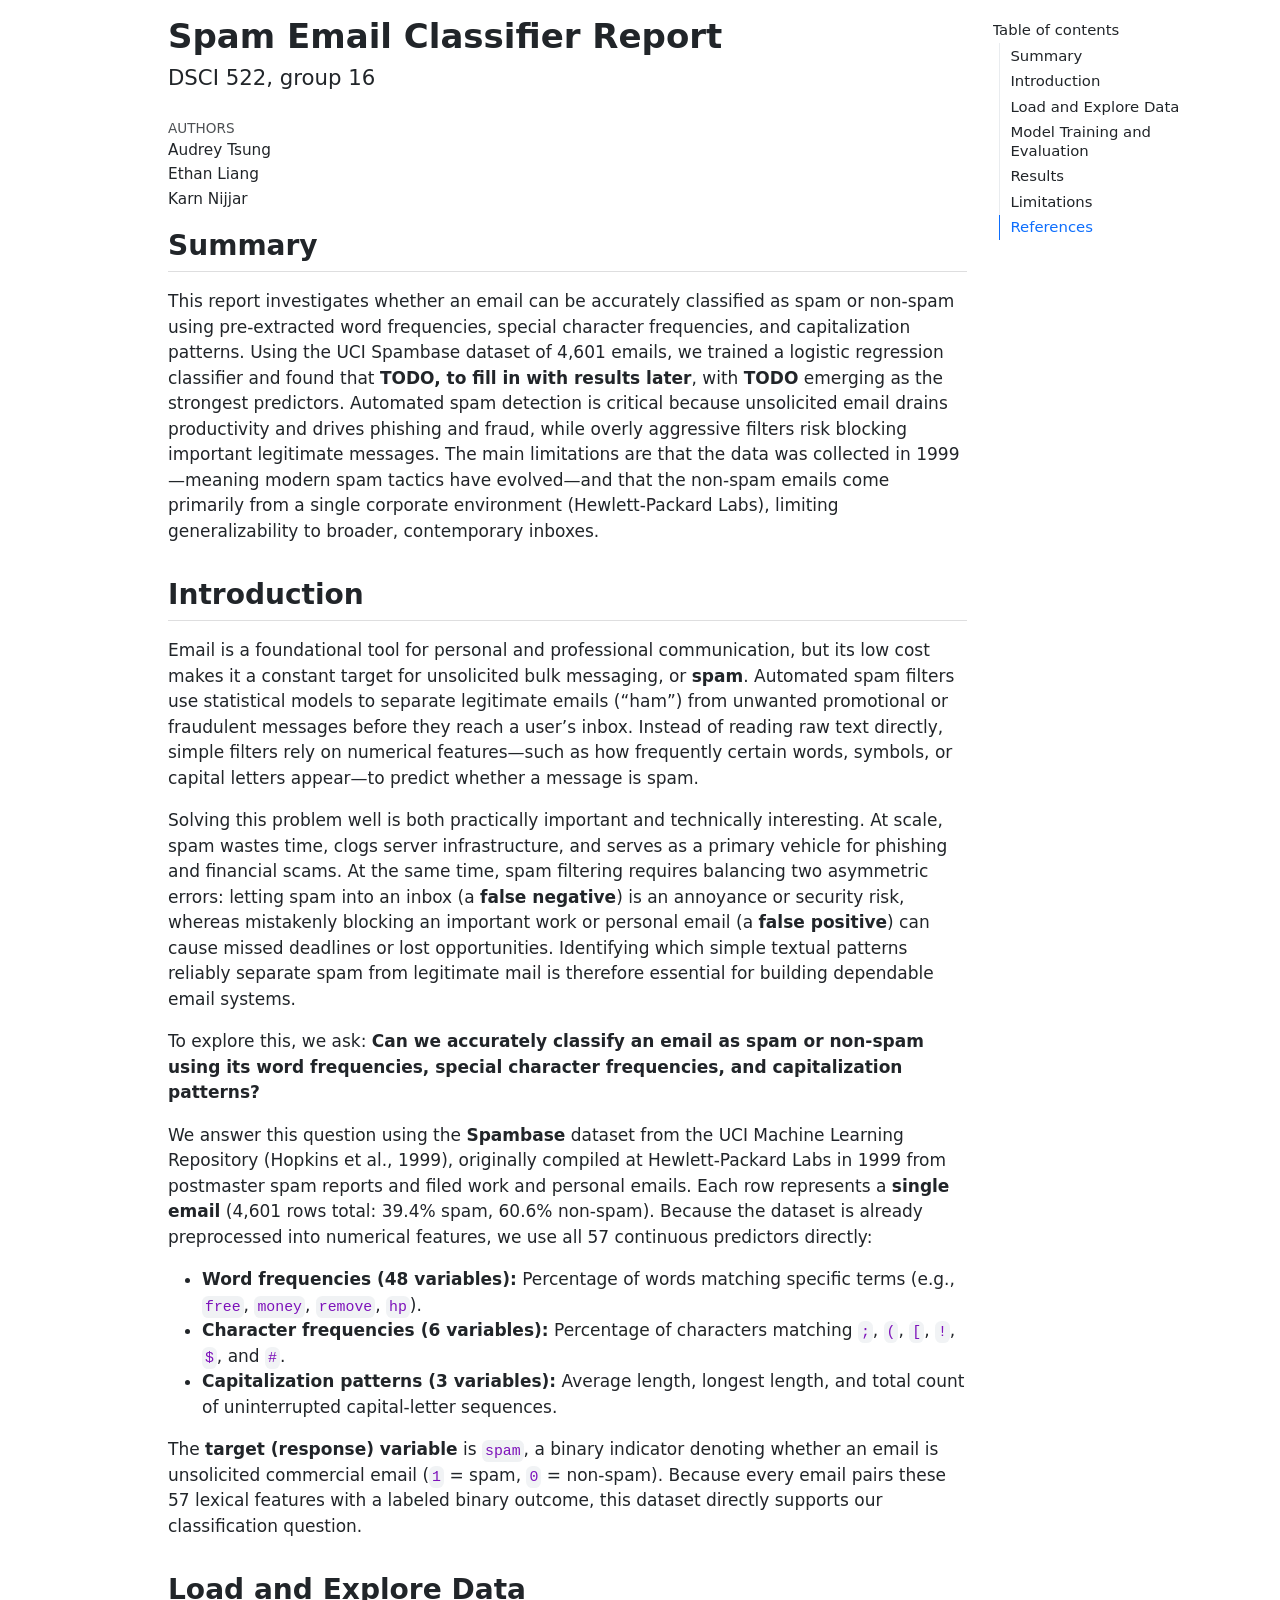
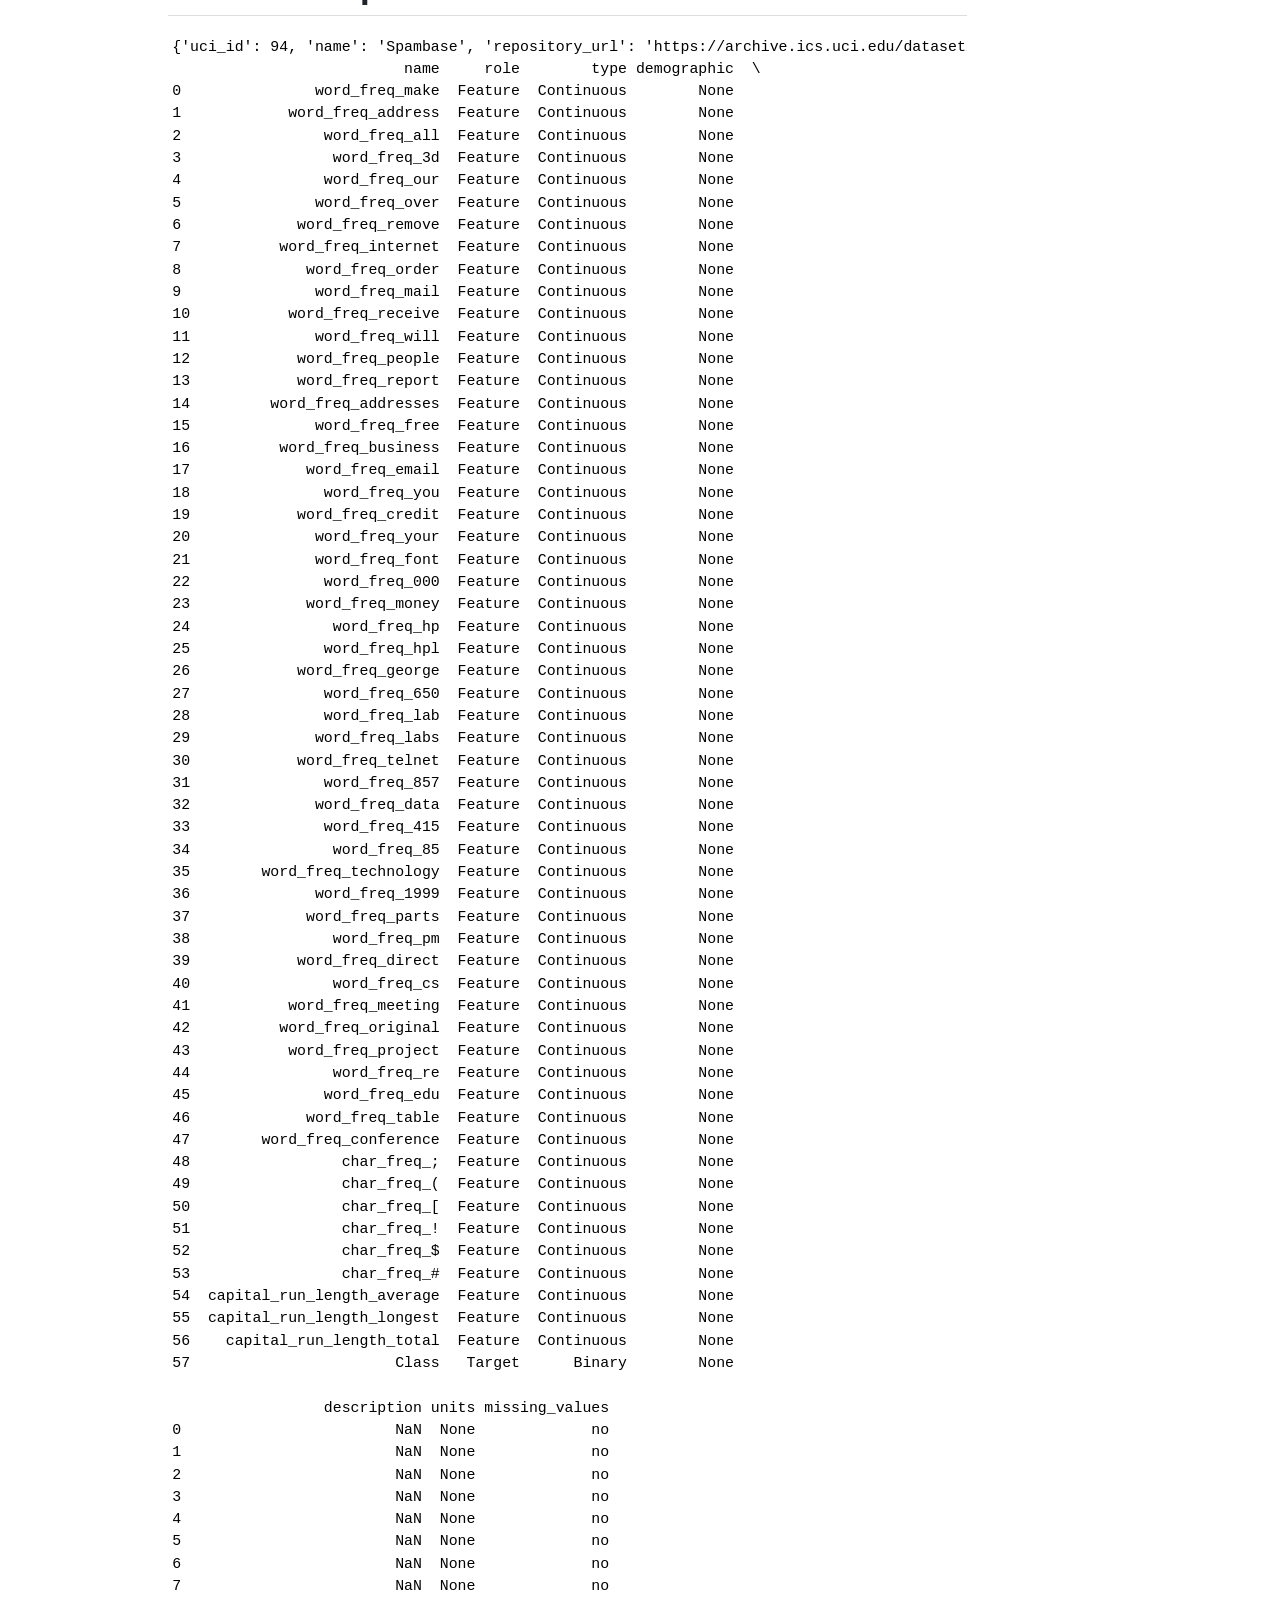
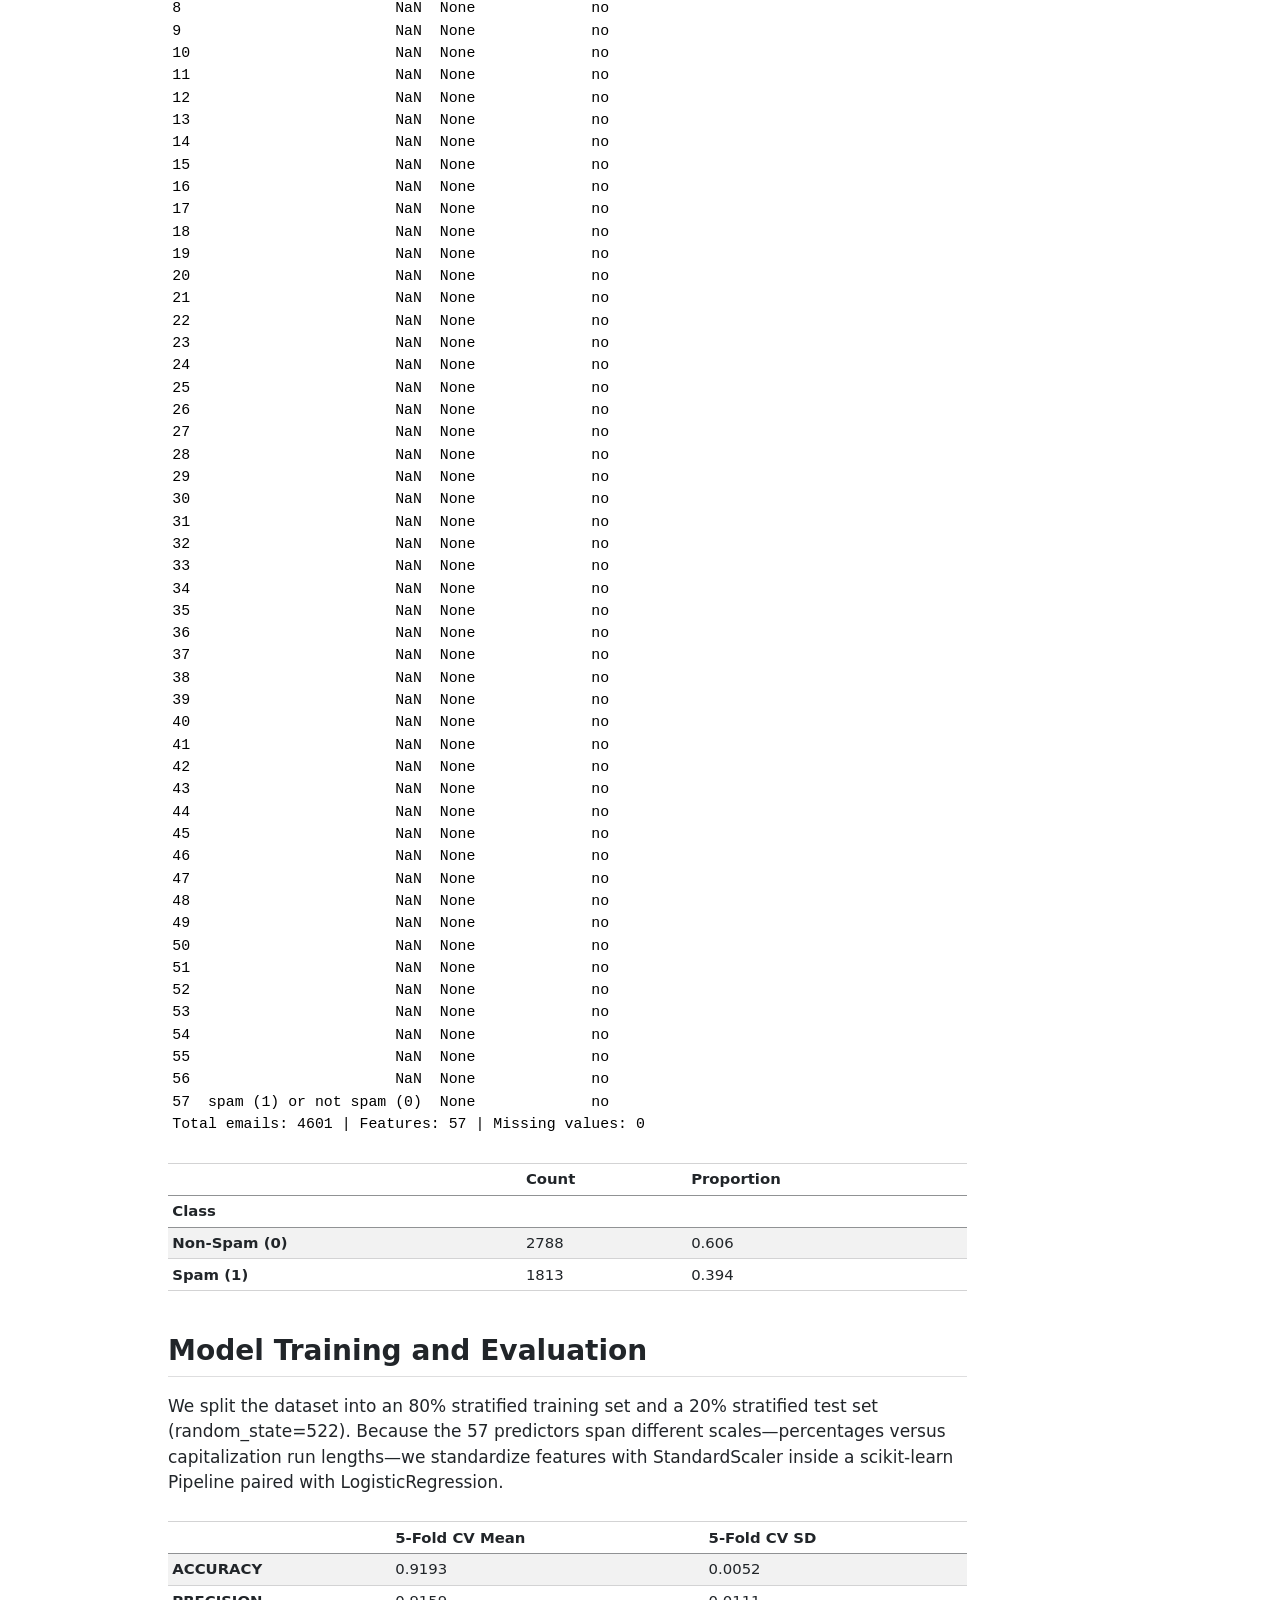
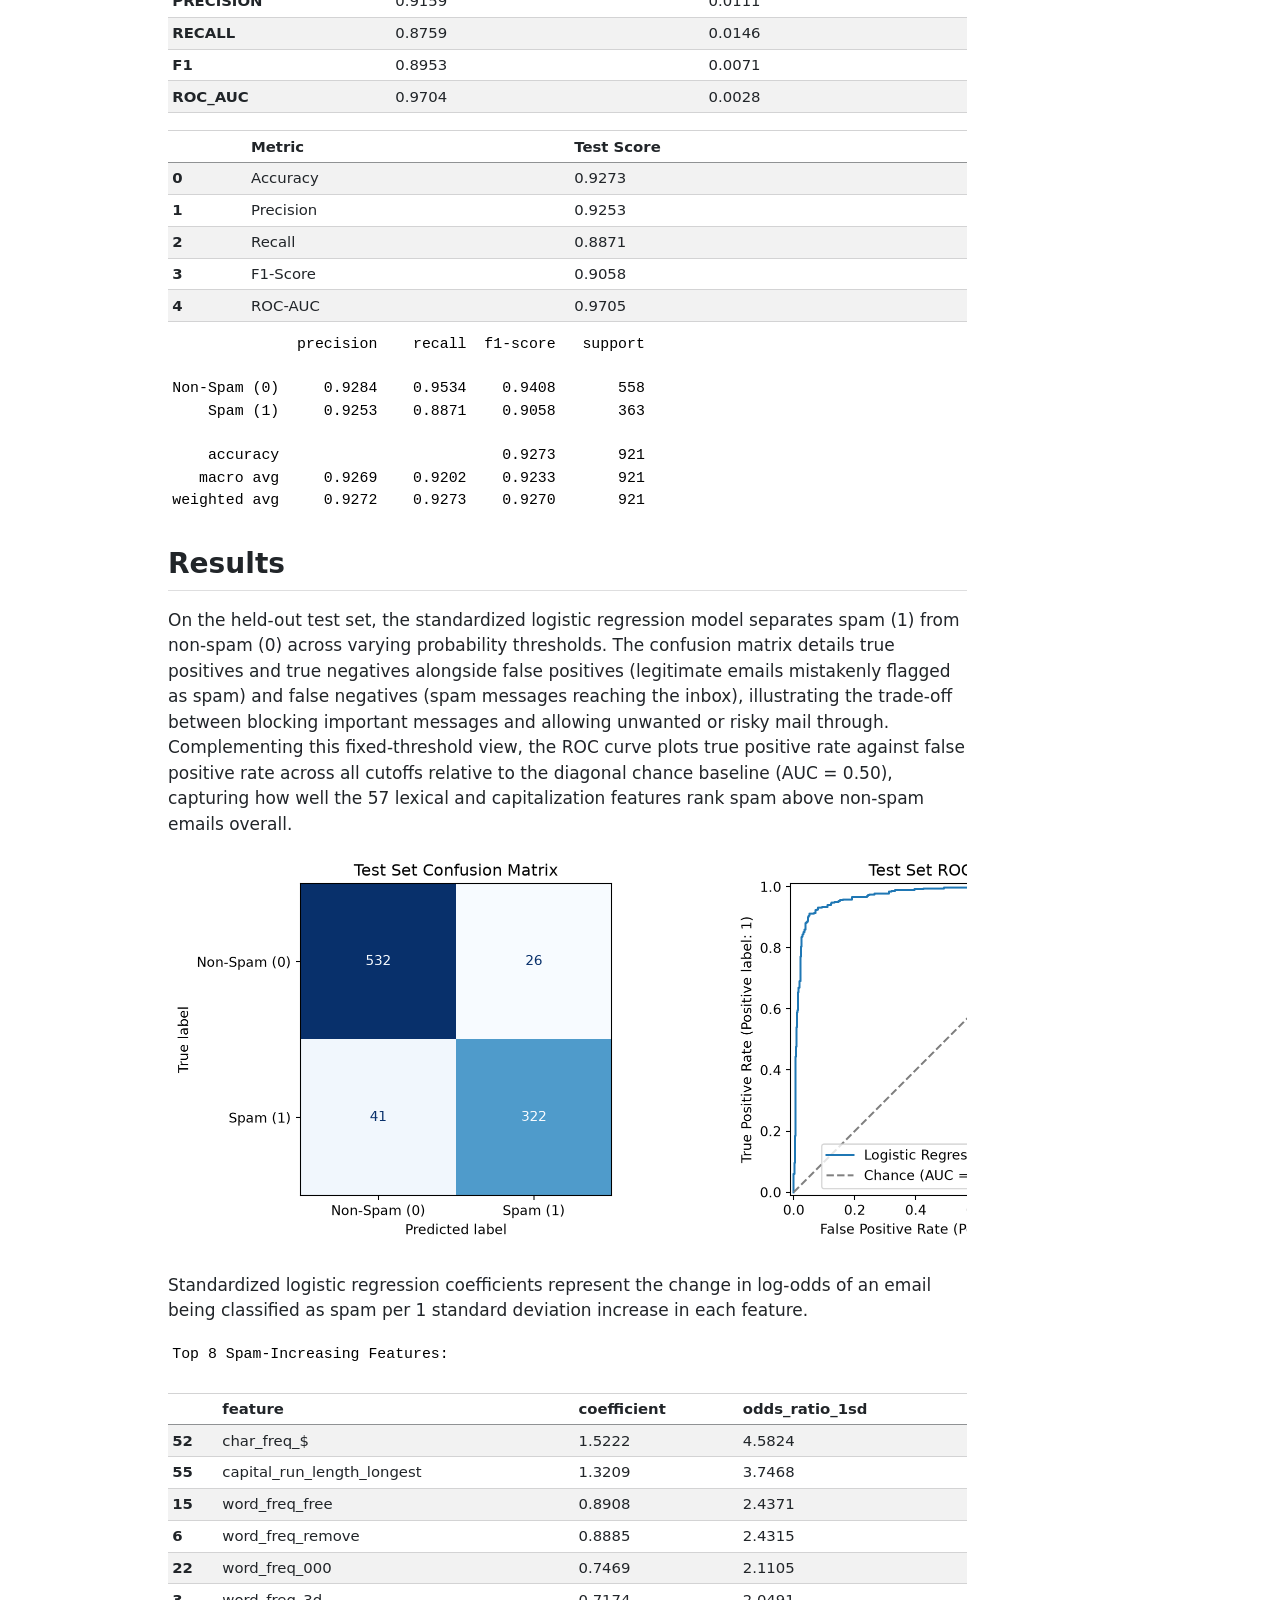
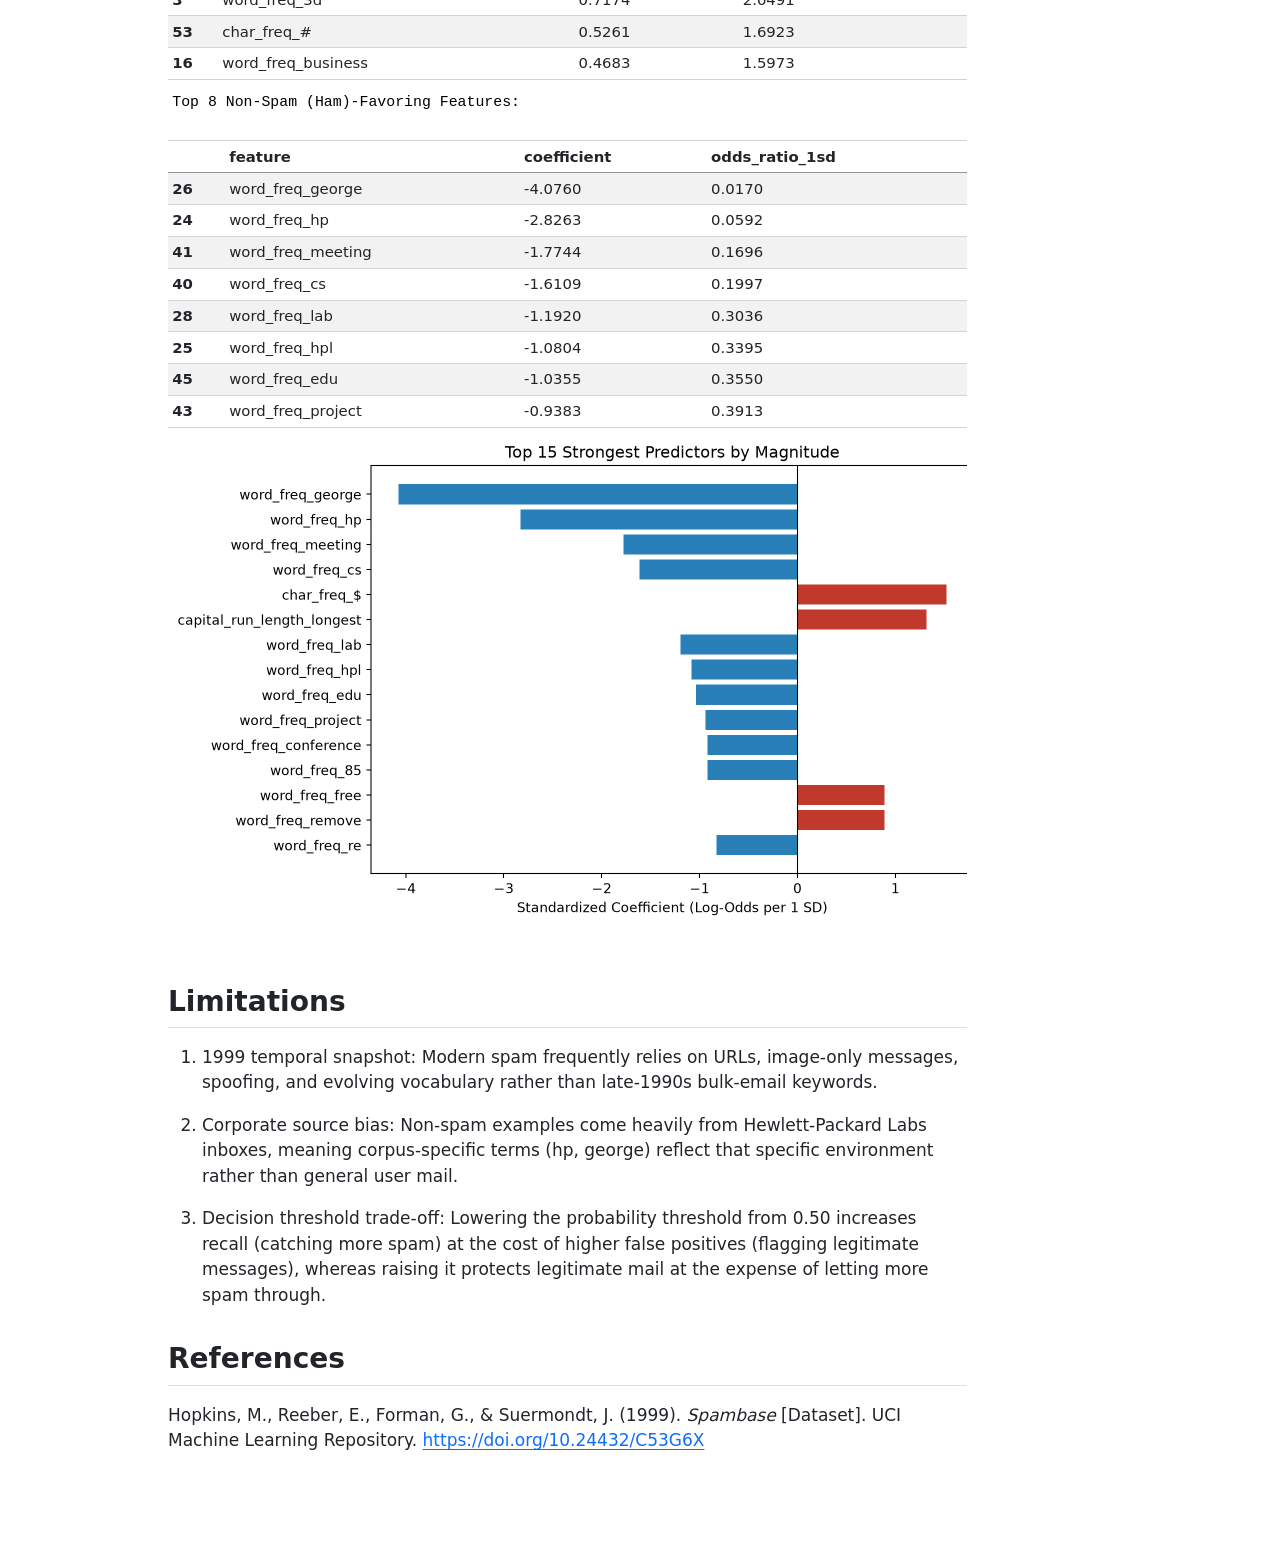
==== commit 4a1a8870: "Complete analysis and results" ====
--- a/analysis/spam-email-classifier-report.html
+++ b/analysis/spam-email-classifier-report.html
@@ -29,7 +29,9 @@
 </style>
 
 
-<script>/*!
+<script>/*! jQuery v3.5.1 | (c) JS Foundation and other contributors | jquery.org/license */
+!function(e,t){"use strict";"object"==typeof module&&"object"==typeof module.exports?module.exports=e.document?t(e,!0):function(e){if(!e.document)throw new Error("jQuery requires a window with a document");return t(e)}:t(e)}("undefined"!=typeof window?window:this,function(C,e){"use strict";var t=[],r=Object.getPrototypeOf,s=t.slice,g=t.flat?function(e){return t.flat.call(e)}:function(e){return t.concat.apply([],e)},u=t.push,i=t.indexOf,n={},o=n.toString,v=n.hasOwnProperty,a=v.toString,l=a.call(Object),y={},m=function(e){return"function"==typeof e&&"number"!=typeof e.nodeType},x=function(e){return null!=e&&e===e.window},E=C.document,c={type:!0,src:!0,nonce:!0,noModule:!0};function b(e,t,n){var r,i,o=(n=n||E).createElement("script");if(o.text=e,t)for(r in c)(i=t[r]||t.getAttribute&&t.getAttribute(r))&&o.setAttribute(r,i);n.head.appendChild(o).parentNode.removeChild(o)}function w(e){return null==e?e+"":"object"==typeof e||"function"==typeof e?n[o.call(e)]||"object":typeof e}var f="3.5.1",S=function(e,t){return new S.fn.init(e,t)};function p(e){var t=!!e&&"length"in e&&e.length,n=w(e);return!m(e)&&!x(e)&&("array"===n||0===t||"number"==typeof t&&0<t&&t-1 in e)}S.fn=S.prototype={jquery:f,constructor:S,length:0,toArray:function(){return s.call(this)},get:function(e){return null==e?s.call(this):e<0?this[e+this.length]:this[e]},pushStack:function(e){var t=S.merge(this.constructor(),e);return t.prevObject=this,t},each:function(e){return S.each(this,e)},map:function(n){return this.pushStack(S.map(this,function(e,t){return n.call(e,t,e)}))},slice:function(){return this.pushStack(s.apply(this,arguments))},first:function(){return this.eq(0)},last:function(){return this.eq(-1)},even:function(){return this.pushStack(S.grep(this,function(e,t){return(t+1)%2}))},odd:function(){return this.pushStack(S.grep(this,function(e,t){return t%2}))},eq:function(e){var t=this.length,n=+e+(e<0?t:0);return this.pushStack(0<=n&&n<t?[this[n]]:[])},end:function(){return this.prevObject||this.constructor()},push:u,sort:t.sort,splice:t.splice},S.extend=S.fn.extend=function(){var e,t,n,r,i,o,a=arguments[0]||{},s=1,u=arguments.length,l=!1;for("boolean"==typeof a&&(l=a,a=arguments[s]||{},s++),"object"==typeof a||m(a)||(a={}),s===u&&(a=this,s--);s<u;s++)if(null!=(e=arguments[s]))for(t in e)r=e[t],"__proto__"!==t&&a!==r&&(l&&r&&(S.isPlainObject(r)||(i=Array.isArray(r)))?(n=a[t],o=i&&!Array.isArray(n)?[]:i||S.isPlainObject(n)?n:{},i=!1,a[t]=S.extend(l,o,r)):void 0!==r&&(a[t]=r));return a},S.extend({expando:"jQuery"+(f+Math.random()).replace(/\D/g,""),isReady:!0,error:function(e){throw new Error(e)},noop:function(){},isPlainObject:function(e){var t,n;return!(!e||"[object Object]"!==o.call(e))&&(!(t=r(e))||"function"==typeof(n=v.call(t,"constructor")&&t.constructor)&&a.call(n)===l)},isEmptyObject:function(e){var t;for(t in e)return!1;return!0},globalEval:function(e,t,n){b(e,{nonce:t&&t.nonce},n)},each:function(e,t){var n,r=0;if(p(e)){for(n=e.length;r<n;r++)if(!1===t.call(e[r],r,e[r]))break}else for(r in e)if(!1===t.call(e[r],r,e[r]))break;return e},makeArray:function(e,t){var n=t||[];return null!=e&&(p(Object(e))?S.merge(n,"string"==typeof e?[e]:e):u.call(n,e)),n},inArray:function(e,t,n){return null==t?-1:i.call(t,e,n)},merge:function(e,t){for(var n=+t.length,r=0,i=e.length;r<n;r++)e[i++]=t[r];return e.length=i,e},grep:function(e,t,n){for(var r=[],i=0,o=e.length,a=!n;i<o;i++)!t(e[i],i)!==a&&r.push(e[i]);return r},map:function(e,t,n){var r,i,o=0,a=[];if(p(e))for(r=e.length;o<r;o++)null!=(i=t(e[o],o,n))&&a.push(i);else for(o in e)null!=(i=t(e[o],o,n))&&a.push(i);return g(a)},guid:1,support:y}),"function"==typeof Symbol&&(S.fn[Symbol.iterator]=t[Symbol.iterator]),S.each("Boolean Number String Function Array Date RegExp Object Error Symbol".split(" "),function(e,t){n["[object "+t+"]"]=t.toLowerCase()});var d=function(n){var e,d,b,o,i,h,f,g,w,u,l,T,C,a,E,v,s,c,y,S="sizzle"+1*new Date,p=n.document,k=0,r=0,m=ue(),x=ue(),A=ue(),N=ue(),D=function(e,t){return e===t&&(l=!0),0},j={}.hasOwnProperty,t=[],q=t.pop,L=t.push,H=t.push,O=t.slice,P=function(e,t){for(var n=0,r=e.length;n<r;n++)if(e[n]===t)return n;return-1},R="checked|selected|async|autofocus|autoplay|controls|defer|disabled|hidden|ismap|loop|multiple|open|readonly|required|scoped",M="[\\x20\\t\\r\\n\\f]",I="(?:\\\\[\\da-fA-F]{1,6}"+M+"?|\\\\[^\\r\\n\\f]|[\\w-]|[^\0-\\x7f])+",W="\\["+M+"*("+I+")(?:"+M+"*([*^$|!~]?=)"+M+"*(?:'((?:\\\\.|[^\\\\'])*)'|\"((?:\\\\.|[^\\\\\"])*)\"|("+I+"))|)"+M+"*\\]",F=":("+I+")(?:\\((('((?:\\\\.|[^\\\\'])*)'|\"((?:\\\\.|[^\\\\\"])*)\")|((?:\\\\.|[^\\\\()[\\]]|"+W+")*)|.*)\\)|)",B=new RegExp(M+"+","g"),$=new RegExp("^"+M+"+|((?:^|[^\\\\])(?:\\\\.)*)"+M+"+$","g"),_=new RegExp("^"+M+"*,"+M+"*"),z=new RegExp("^"+M+"*([>+~]|"+M+")"+M+"*"),U=new RegExp(M+"|>"),X=new RegExp(F),V=new RegExp("^"+I+"$"),G={ID:new RegExp("^#("+I+")"),CLASS:new RegExp("^\\.("+I+")"),TAG:new RegExp("^("+I+"|[*])"),ATTR:new RegExp("^"+W),PSEUDO:new RegExp("^"+F),CHILD:new RegExp("^:(only|first|last|nth|nth-last)-(child|of-type)(?:\\("+M+"*(even|odd|(([+-]|)(\\d*)n|)"+M+"*(?:([+-]|)"+M+"*(\\d+)|))"+M+"*\\)|)","i"),bool:new RegExp("^(?:"+R+")$","i"),needsContext:new RegExp("^"+M+"*[>+~]|:(even|odd|eq|gt|lt|nth|first|last)(?:\\("+M+"*((?:-\\d)?\\d*)"+M+"*\\)|)(?=[^-]|$)","i")},Y=/HTML$/i,Q=/^(?:input|select|textarea|button)$/i,J=/^h\d$/i,K=/^[^{]+\{\s*\[native \w/,Z=/^(?:#([\w-]+)|(\w+)|\.([\w-]+))$/,ee=/[+~]/,te=new RegExp("\\\\[\\da-fA-F]{1,6}"+M+"?|\\\\([^\\r\\n\\f])","g"),ne=function(e,t){var n="0x"+e.slice(1)-65536;return t||(n<0?String.fromCharCode(n+65536):String.fromCharCode(n>>10|55296,1023&n|56320))},re=/([\0-\x1f\x7f]|^-?\d)|^-$|[^\0-\x1f\x7f-\uFFFF\w-]/g,ie=function(e,t){return t?"\0"===e?"\ufffd":e.slice(0,-1)+"\\"+e.charCodeAt(e.length-1).toString(16)+" ":"\\"+e},oe=function(){T()},ae=be(function(e){return!0===e.disabled&&"fieldset"===e.nodeName.toLowerCase()},{dir:"parentNode",next:"legend"});try{H.apply(t=O.call(p.childNodes),p.childNodes),t[p.childNodes.length].nodeType}catch(e){H={apply:t.length?function(e,t){L.apply(e,O.call(t))}:function(e,t){var n=e.length,r=0;while(e[n++]=t[r++]);e.length=n-1}}}function se(t,e,n,r){var i,o,a,s,u,l,c,f=e&&e.ownerDocument,p=e?e.nodeType:9;if(n=n||[],"string"!=typeof t||!t||1!==p&&9!==p&&11!==p)return n;if(!r&&(T(e),e=e||C,E)){if(11!==p&&(u=Z.exec(t)))if(i=u[1]){if(9===p){if(!(a=e.getElementById(i)))return n;if(a.id===i)return n.push(a),n}else if(f&&(a=f.getElementById(i))&&y(e,a)&&a.id===i)return n.push(a),n}else{if(u[2])return H.apply(n,e.getElementsByTagName(t)),n;if((i=u[3])&&d.getElementsByClassName&&e.getElementsByClassName)return H.apply(n,e.getElementsByClassName(i)),n}if(d.qsa&&!N[t+" "]&&(!v||!v.test(t))&&(1!==p||"object"!==e.nodeName.toLowerCase())){if(c=t,f=e,1===p&&(U.test(t)||z.test(t))){(f=ee.test(t)&&ye(e.parentNode)||e)===e&&d.scope||((s=e.getAttribute("id"))?s=s.replace(re,ie):e.setAttribute("id",s=S)),o=(l=h(t)).length;while(o--)l[o]=(s?"#"+s:":scope")+" "+xe(l[o]);c=l.join(",")}try{return H.apply(n,f.querySelectorAll(c)),n}catch(e){N(t,!0)}finally{s===S&&e.removeAttribute("id")}}}return g(t.replace($,"$1"),e,n,r)}function ue(){var r=[];return function e(t,n){return r.push(t+" ")>b.cacheLength&&delete e[r.shift()],e[t+" "]=n}}function le(e){return e[S]=!0,e}function ce(e){var t=C.createElement("fieldset");try{return!!e(t)}catch(e){return!1}finally{t.parentNode&&t.parentNode.removeChild(t),t=null}}function fe(e,t){var n=e.split("|"),r=n.length;while(r--)b.attrHandle[n[r]]=t}function pe(e,t){var n=t&&e,r=n&&1===e.nodeType&&1===t.nodeType&&e.sourceIndex-t.sourceIndex;if(r)return r;if(n)while(n=n.nextSibling)if(n===t)return-1;return e?1:-1}function de(t){return function(e){return"input"===e.nodeName.toLowerCase()&&e.type===t}}function he(n){return function(e){var t=e.nodeName.toLowerCase();return("input"===t||"button"===t)&&e.type===n}}function ge(t){return function(e){return"form"in e?e.parentNode&&!1===e.disabled?"label"in e?"label"in e.parentNode?e.parentNode.disabled===t:e.disabled===t:e.isDisabled===t||e.isDisabled!==!t&&ae(e)===t:e.disabled===t:"label"in e&&e.disabled===t}}function ve(a){return le(function(o){return o=+o,le(function(e,t){var n,r=a([],e.length,o),i=r.length;while(i--)e[n=r[i]]&&(e[n]=!(t[n]=e[n]))})})}function ye(e){return e&&"undefined"!=typeof e.getElementsByTagName&&e}for(e in d=se.support={},i=se.isXML=function(e){var t=e.namespaceURI,n=(e.ownerDocument||e).documentElement;return!Y.test(t||n&&n.nodeName||"HTML")},T=se.setDocument=function(e){var t,n,r=e?e.ownerDocument||e:p;return r!=C&&9===r.nodeType&&r.documentElement&&(a=(C=r).documentElement,E=!i(C),p!=C&&(n=C.defaultView)&&n.top!==n&&(n.addEventListener?n.addEventListener("unload",oe,!1):n.attachEvent&&n.attachEvent("onunload",oe)),d.scope=ce(function(e){return a.appendChild(e).appendChild(C.createElement("div")),"undefined"!=typeof e.querySelectorAll&&!e.querySelectorAll(":scope fieldset div").length}),d.attributes=ce(function(e){return e.className="i",!e.getAttribute("className")}),d.getElementsByTagName=ce(function(e){return e.appendChild(C.createComment("")),!e.getElementsByTagName("*").length}),d.getElementsByClassName=K.test(C.getElementsByClassName),d.getById=ce(function(e){return a.appendChild(e).id=S,!C.getElementsByName||!C.getElementsByName(S).length}),d.getById?(b.filter.ID=function(e){var t=e.replace(te,ne);return function(e){return e.getAttribute("id")===t}},b.find.ID=function(e,t){if("undefined"!=typeof t.getElementById&&E){var n=t.getElementById(e);return n?[n]:[]}}):(b.filter.ID=function(e){var n=e.replace(te,ne);return function(e){var t="undefined"!=typeof e.getAttributeNode&&e.getAttributeNode("id");return t&&t.value===n}},b.find.ID=function(e,t){if("undefined"!=typeof t.getElementById&&E){var n,r,i,o=t.getElementById(e);if(o){if((n=o.getAttributeNode("id"))&&n.value===e)return[o];i=t.getElementsByName(e),r=0;while(o=i[r++])if((n=o.getAttributeNode("id"))&&n.value===e)return[o]}return[]}}),b.find.TAG=d.getElementsByTagName?function(e,t){return"undefined"!=typeof t.getElementsByTagName?t.getElementsByTagName(e):d.qsa?t.querySelectorAll(e):void 0}:function(e,t){var n,r=[],i=0,o=t.getElementsByTagName(e);if("*"===e){while(n=o[i++])1===n.nodeType&&r.push(n);return r}return o},b.find.CLASS=d.getElementsByClassName&&function(e,t){if("undefined"!=typeof t.getElementsByClassName&&E)return t.getElementsByClassName(e)},s=[],v=[],(d.qsa=K.test(C.querySelectorAll))&&(ce(function(e){var t;a.appendChild(e).innerHTML="<a id='"+S+"'></a><select id='"+S+"-\r\\' msallowcapture=''><option selected=''></option></select>",e.querySelectorAll("[msallowcapture^='']").length&&v.push("[*^$]="+M+"*(?:''|\"\")"),e.querySelectorAll("[selected]").length||v.push("\\["+M+"*(?:value|"+R+")"),e.querySelectorAll("[id~="+S+"-]").length||v.push("~="),(t=C.createElement("input")).setAttribute("name",""),e.appendChild(t),e.querySelectorAll("[name='']").length||v.push("\\["+M+"*name"+M+"*="+M+"*(?:''|\"\")"),e.querySelectorAll(":checked").length||v.push(":checked"),e.querySelectorAll("a#"+S+"+*").length||v.push(".#.+[+~]"),e.querySelectorAll("\\\f"),v.push("[\\r\\n\\f]")}),ce(function(e){e.innerHTML="<a href='' disabled='disabled'></a><select disabled='disabled'><option/></select>";var t=C.createElement("input");t.setAttribute("type","hidden"),e.appendChild(t).setAttribute("name","D"),e.querySelectorAll("[name=d]").length&&v.push("name"+M+"*[*^$|!~]?="),2!==e.querySelectorAll(":enabled").length&&v.push(":enabled",":disabled"),a.appendChild(e).disabled=!0,2!==e.querySelectorAll(":disabled").length&&v.push(":enabled",":disabled"),e.querySelectorAll("*,:x"),v.push(",.*:")})),(d.matchesSelector=K.test(c=a.matches||a.webkitMatchesSelector||a.mozMatchesSelector||a.oMatchesSelector||a.msMatchesSelector))&&ce(function(e){d.disconnectedMatch=c.call(e,"*"),c.call(e,"[s!='']:x"),s.push("!=",F)}),v=v.length&&new RegExp(v.join("|")),s=s.length&&new RegExp(s.join("|")),t=K.test(a.compareDocumentPosition),y=t||K.test(a.contains)?function(e,t){var n=9===e.nodeType?e.documentElement:e,r=t&&t.parentNode;return e===r||!(!r||1!==r.nodeType||!(n.contains?n.contains(r):e.compareDocumentPosition&&16&e.compareDocumentPosition(r)))}:function(e,t){if(t)while(t=t.parentNode)if(t===e)return!0;return!1},D=t?function(e,t){if(e===t)return l=!0,0;var n=!e.compareDocumentPosition-!t.compareDocumentPosition;return n||(1&(n=(e.ownerDocument||e)==(t.ownerDocument||t)?e.compareDocumentPosition(t):1)||!d.sortDetached&&t.compareDocumentPosition(e)===n?e==C||e.ownerDocument==p&&y(p,e)?-1:t==C||t.ownerDocument==p&&y(p,t)?1:u?P(u,e)-P(u,t):0:4&n?-1:1)}:function(e,t){if(e===t)return l=!0,0;var n,r=0,i=e.parentNode,o=t.parentNode,a=[e],s=[t];if(!i||!o)return e==C?-1:t==C?1:i?-1:o?1:u?P(u,e)-P(u,t):0;if(i===o)return pe(e,t);n=e;while(n=n.parentNode)a.unshift(n);n=t;while(n=n.parentNode)s.unshift(n);while(a[r]===s[r])r++;return r?pe(a[r],s[r]):a[r]==p?-1:s[r]==p?1:0}),C},se.matches=function(e,t){return se(e,null,null,t)},se.matchesSelector=function(e,t){if(T(e),d.matchesSelector&&E&&!N[t+" "]&&(!s||!s.test(t))&&(!v||!v.test(t)))try{var n=c.call(e,t);if(n||d.disconnectedMatch||e.document&&11!==e.document.nodeType)return n}catch(e){N(t,!0)}return 0<se(t,C,null,[e]).length},se.contains=function(e,t){return(e.ownerDocument||e)!=C&&T(e),y(e,t)},se.attr=function(e,t){(e.ownerDocument||e)!=C&&T(e);var n=b.attrHandle[t.toLowerCase()],r=n&&j.call(b.attrHandle,t.toLowerCase())?n(e,t,!E):void 0;return void 0!==r?r:d.attributes||!E?e.getAttribute(t):(r=e.getAttributeNode(t))&&r.specified?r.value:null},se.escape=function(e){return(e+"").replace(re,ie)},se.error=function(e){throw new Error("Syntax error, unrecognized expression: "+e)},se.uniqueSort=function(e){var t,n=[],r=0,i=0;if(l=!d.detectDuplicates,u=!d.sortStable&&e.slice(0),e.sort(D),l){while(t=e[i++])t===e[i]&&(r=n.push(i));while(r--)e.splice(n[r],1)}return u=null,e},o=se.getText=function(e){var t,n="",r=0,i=e.nodeType;if(i){if(1===i||9===i||11===i){if("string"==typeof e.textContent)return e.textContent;for(e=e.firstChild;e;e=e.nextSibling)n+=o(e)}else if(3===i||4===i)return e.nodeValue}else while(t=e[r++])n+=o(t);return n},(b=se.selectors={cacheLength:50,createPseudo:le,match:G,attrHandle:{},find:{},relative:{">":{dir:"parentNode",first:!0}," ":{dir:"parentNode"},"+":{dir:"previousSibling",first:!0},"~":{dir:"previousSibling"}},preFilter:{ATTR:function(e){return e[1]=e[1].replace(te,ne),e[3]=(e[3]||e[4]||e[5]||"").replace(te,ne),"~="===e[2]&&(e[3]=" "+e[3]+" "),e.slice(0,4)},CHILD:function(e){return e[1]=e[1].toLowerCase(),"nth"===e[1].slice(0,3)?(e[3]||se.error(e[0]),e[4]=+(e[4]?e[5]+(e[6]||1):2*("even"===e[3]||"odd"===e[3])),e[5]=+(e[7]+e[8]||"odd"===e[3])):e[3]&&se.error(e[0]),e},PSEUDO:function(e){var t,n=!e[6]&&e[2];return G.CHILD.test(e[0])?null:(e[3]?e[2]=e[4]||e[5]||"":n&&X.test(n)&&(t=h(n,!0))&&(t=n.indexOf(")",n.length-t)-n.length)&&(e[0]=e[0].slice(0,t),e[2]=n.slice(0,t)),e.slice(0,3))}},filter:{TAG:function(e){var t=e.replace(te,ne).toLowerCase();return"*"===e?function(){return!0}:function(e){return e.nodeName&&e.nodeName.toLowerCase()===t}},CLASS:function(e){var t=m[e+" "];return t||(t=new RegExp("(^|"+M+")"+e+"("+M+"|$)"))&&m(e,function(e){return t.test("string"==typeof e.className&&e.className||"undefined"!=typeof e.getAttribute&&e.getAttribute("class")||"")})},ATTR:function(n,r,i){return function(e){var t=se.attr(e,n);return null==t?"!="===r:!r||(t+="","="===r?t===i:"!="===r?t!==i:"^="===r?i&&0===t.indexOf(i):"*="===r?i&&-1<t.indexOf(i):"$="===r?i&&t.slice(-i.length)===i:"~="===r?-1<(" "+t.replace(B," ")+" ").indexOf(i):"|="===r&&(t===i||t.slice(0,i.length+1)===i+"-"))}},CHILD:function(h,e,t,g,v){var y="nth"!==h.slice(0,3),m="last"!==h.slice(-4),x="of-type"===e;return 1===g&&0===v?function(e){return!!e.parentNode}:function(e,t,n){var r,i,o,a,s,u,l=y!==m?"nextSibling":"previousSibling",c=e.parentNode,f=x&&e.nodeName.toLowerCase(),p=!n&&!x,d=!1;if(c){if(y){while(l){a=e;while(a=a[l])if(x?a.nodeName.toLowerCase()===f:1===a.nodeType)return!1;u=l="only"===h&&!u&&"nextSibling"}return!0}if(u=[m?c.firstChild:c.lastChild],m&&p){d=(s=(r=(i=(o=(a=c)[S]||(a[S]={}))[a.uniqueID]||(o[a.uniqueID]={}))[h]||[])[0]===k&&r[1])&&r[2],a=s&&c.childNodes[s];while(a=++s&&a&&a[l]||(d=s=0)||u.pop())if(1===a.nodeType&&++d&&a===e){i[h]=[k,s,d];break}}else if(p&&(d=s=(r=(i=(o=(a=e)[S]||(a[S]={}))[a.uniqueID]||(o[a.uniqueID]={}))[h]||[])[0]===k&&r[1]),!1===d)while(a=++s&&a&&a[l]||(d=s=0)||u.pop())if((x?a.nodeName.toLowerCase()===f:1===a.nodeType)&&++d&&(p&&((i=(o=a[S]||(a[S]={}))[a.uniqueID]||(o[a.uniqueID]={}))[h]=[k,d]),a===e))break;return(d-=v)===g||d%g==0&&0<=d/g}}},PSEUDO:function(e,o){var t,a=b.pseudos[e]||b.setFilters[e.toLowerCase()]||se.error("unsupported pseudo: "+e);return a[S]?a(o):1<a.length?(t=[e,e,"",o],b.setFilters.hasOwnProperty(e.toLowerCase())?le(function(e,t){var n,r=a(e,o),i=r.length;while(i--)e[n=P(e,r[i])]=!(t[n]=r[i])}):function(e){return a(e,0,t)}):a}},pseudos:{not:le(function(e){var r=[],i=[],s=f(e.replace($,"$1"));return s[S]?le(function(e,t,n,r){var i,o=s(e,null,r,[]),a=e.length;while(a--)(i=o[a])&&(e[a]=!(t[a]=i))}):function(e,t,n){return r[0]=e,s(r,null,n,i),r[0]=null,!i.pop()}}),has:le(function(t){return function(e){return 0<se(t,e).length}}),contains:le(function(t){return t=t.replace(te,ne),function(e){return-1<(e.textContent||o(e)).indexOf(t)}}),lang:le(function(n){return V.test(n||"")||se.error("unsupported lang: "+n),n=n.replace(te,ne).toLowerCase(),function(e){var t;do{if(t=E?e.lang:e.getAttribute("xml:lang")||e.getAttribute("lang"))return(t=t.toLowerCase())===n||0===t.indexOf(n+"-")}while((e=e.parentNode)&&1===e.nodeType);return!1}}),target:function(e){var t=n.location&&n.location.hash;return t&&t.slice(1)===e.id},root:function(e){return e===a},focus:function(e){return e===C.activeElement&&(!C.hasFocus||C.hasFocus())&&!!(e.type||e.href||~e.tabIndex)},enabled:ge(!1),disabled:ge(!0),checked:function(e){var t=e.nodeName.toLowerCase();return"input"===t&&!!e.checked||"option"===t&&!!e.selected},selected:function(e){return e.parentNode&&e.parentNode.selectedIndex,!0===e.selected},empty:function(e){for(e=e.firstChild;e;e=e.nextSibling)if(e.nodeType<6)return!1;return!0},parent:function(e){return!b.pseudos.empty(e)},header:function(e){return J.test(e.nodeName)},input:function(e){return Q.test(e.nodeName)},button:function(e){var t=e.nodeName.toLowerCase();return"input"===t&&"button"===e.type||"button"===t},text:function(e){var t;return"input"===e.nodeName.toLowerCase()&&"text"===e.type&&(null==(t=e.getAttribute("type"))||"text"===t.toLowerCase())},first:ve(function(){return[0]}),last:ve(function(e,t){return[t-1]}),eq:ve(function(e,t,n){return[n<0?n+t:n]}),even:ve(function(e,t){for(var n=0;n<t;n+=2)e.push(n);return e}),odd:ve(function(e,t){for(var n=1;n<t;n+=2)e.push(n);return e}),lt:ve(function(e,t,n){for(var r=n<0?n+t:t<n?t:n;0<=--r;)e.push(r);return e}),gt:ve(function(e,t,n){for(var r=n<0?n+t:n;++r<t;)e.push(r);return e})}}).pseudos.nth=b.pseudos.eq,{radio:!0,checkbox:!0,file:!0,password:!0,image:!0})b.pseudos[e]=de(e);for(e in{submit:!0,reset:!0})b.pseudos[e]=he(e);function me(){}function xe(e){for(var t=0,n=e.length,r="";t<n;t++)r+=e[t].value;return r}function be(s,e,t){var u=e.dir,l=e.next,c=l||u,f=t&&"parentNode"===c,p=r++;return e.first?function(e,t,n){while(e=e[u])if(1===e.nodeType||f)return s(e,t,n);return!1}:function(e,t,n){var r,i,o,a=[k,p];if(n){while(e=e[u])if((1===e.nodeType||f)&&s(e,t,n))return!0}else while(e=e[u])if(1===e.nodeType||f)if(i=(o=e[S]||(e[S]={}))[e.uniqueID]||(o[e.uniqueID]={}),l&&l===e.nodeName.toLowerCase())e=e[u]||e;else{if((r=i[c])&&r[0]===k&&r[1]===p)return a[2]=r[2];if((i[c]=a)[2]=s(e,t,n))return!0}return!1}}function we(i){return 1<i.length?function(e,t,n){var r=i.length;while(r--)if(!i[r](e,t,n))return!1;return!0}:i[0]}function Te(e,t,n,r,i){for(var o,a=[],s=0,u=e.length,l=null!=t;s<u;s++)(o=e[s])&&(n&&!n(o,r,i)||(a.push(o),l&&t.push(s)));return a}function Ce(d,h,g,v,y,e){return v&&!v[S]&&(v=Ce(v)),y&&!y[S]&&(y=Ce(y,e)),le(function(e,t,n,r){var i,o,a,s=[],u=[],l=t.length,c=e||function(e,t,n){for(var r=0,i=t.length;r<i;r++)se(e,t[r],n);return n}(h||"*",n.nodeType?[n]:n,[]),f=!d||!e&&h?c:Te(c,s,d,n,r),p=g?y||(e?d:l||v)?[]:t:f;if(g&&g(f,p,n,r),v){i=Te(p,u),v(i,[],n,r),o=i.length;while(o--)(a=i[o])&&(p[u[o]]=!(f[u[o]]=a))}if(e){if(y||d){if(y){i=[],o=p.length;while(o--)(a=p[o])&&i.push(f[o]=a);y(null,p=[],i,r)}o=p.length;while(o--)(a=p[o])&&-1<(i=y?P(e,a):s[o])&&(e[i]=!(t[i]=a))}}else p=Te(p===t?p.splice(l,p.length):p),y?y(null,t,p,r):H.apply(t,p)})}function Ee(e){for(var i,t,n,r=e.length,o=b.relative[e[0].type],a=o||b.relative[" "],s=o?1:0,u=be(function(e){return e===i},a,!0),l=be(function(e){return-1<P(i,e)},a,!0),c=[function(e,t,n){var r=!o&&(n||t!==w)||((i=t).nodeType?u(e,t,n):l(e,t,n));return i=null,r}];s<r;s++)if(t=b.relative[e[s].type])c=[be(we(c),t)];else{if((t=b.filter[e[s].type].apply(null,e[s].matches))[S]){for(n=++s;n<r;n++)if(b.relative[e[n].type])break;return Ce(1<s&&we(c),1<s&&xe(e.slice(0,s-1).concat({value:" "===e[s-2].type?"*":""})).replace($,"$1"),t,s<n&&Ee(e.slice(s,n)),n<r&&Ee(e=e.slice(n)),n<r&&xe(e))}c.push(t)}return we(c)}return me.prototype=b.filters=b.pseudos,b.setFilters=new me,h=se.tokenize=function(e,t){var n,r,i,o,a,s,u,l=x[e+" "];if(l)return t?0:l.slice(0);a=e,s=[],u=b.preFilter;while(a){for(o in n&&!(r=_.exec(a))||(r&&(a=a.slice(r[0].length)||a),s.push(i=[])),n=!1,(r=z.exec(a))&&(n=r.shift(),i.push({value:n,type:r[0].replace($," ")}),a=a.slice(n.length)),b.filter)!(r=G[o].exec(a))||u[o]&&!(r=u[o](r))||(n=r.shift(),i.push({value:n,type:o,matches:r}),a=a.slice(n.length));if(!n)break}return t?a.length:a?se.error(e):x(e,s).slice(0)},f=se.compile=function(e,t){var n,v,y,m,x,r,i=[],o=[],a=A[e+" "];if(!a){t||(t=h(e)),n=t.length;while(n--)(a=Ee(t[n]))[S]?i.push(a):o.push(a);(a=A(e,(v=o,m=0<(y=i).length,x=0<v.length,r=function(e,t,n,r,i){var o,a,s,u=0,l="0",c=e&&[],f=[],p=w,d=e||x&&b.find.TAG("*",i),h=k+=null==p?1:Math.random()||.1,g=d.length;for(i&&(w=t==C||t||i);l!==g&&null!=(o=d[l]);l++){if(x&&o){a=0,t||o.ownerDocument==C||(T(o),n=!E);while(s=v[a++])if(s(o,t||C,n)){r.push(o);break}i&&(k=h)}m&&((o=!s&&o)&&u--,e&&c.push(o))}if(u+=l,m&&l!==u){a=0;while(s=y[a++])s(c,f,t,n);if(e){if(0<u)while(l--)c[l]||f[l]||(f[l]=q.call(r));f=Te(f)}H.apply(r,f),i&&!e&&0<f.length&&1<u+y.length&&se.uniqueSort(r)}return i&&(k=h,w=p),c},m?le(r):r))).selector=e}return a},g=se.select=function(e,t,n,r){var i,o,a,s,u,l="function"==typeof e&&e,c=!r&&h(e=l.selector||e);if(n=n||[],1===c.length){if(2<(o=c[0]=c[0].slice(0)).length&&"ID"===(a=o[0]).type&&9===t.nodeType&&E&&b.relative[o[1].type]){if(!(t=(b.find.ID(a.matches[0].replace(te,ne),t)||[])[0]))return n;l&&(t=t.parentNode),e=e.slice(o.shift().value.length)}i=G.needsContext.test(e)?0:o.length;while(i--){if(a=o[i],b.relative[s=a.type])break;if((u=b.find[s])&&(r=u(a.matches[0].replace(te,ne),ee.test(o[0].type)&&ye(t.parentNode)||t))){if(o.splice(i,1),!(e=r.length&&xe(o)))return H.apply(n,r),n;break}}}return(l||f(e,c))(r,t,!E,n,!t||ee.test(e)&&ye(t.parentNode)||t),n},d.sortStable=S.split("").sort(D).join("")===S,d.detectDuplicates=!!l,T(),d.sortDetached=ce(function(e){return 1&e.compareDocumentPosition(C.createElement("fieldset"))}),ce(function(e){return e.innerHTML="<a href='#'></a>","#"===e.firstChild.getAttribute("href")})||fe("type|href|height|width",function(e,t,n){if(!n)return e.getAttribute(t,"type"===t.toLowerCase()?1:2)}),d.attributes&&ce(function(e){return e.innerHTML="<input/>",e.firstChild.setAttribute("value",""),""===e.firstChild.getAttribute("value")})||fe("value",function(e,t,n){if(!n&&"input"===e.nodeName.toLowerCase())return e.defaultValue}),ce(function(e){return null==e.getAttribute("disabled")})||fe(R,function(e,t,n){var r;if(!n)return!0===e[t]?t.toLowerCase():(r=e.getAttributeNode(t))&&r.specified?r.value:null}),se}(C);S.find=d,S.expr=d.selectors,S.expr[":"]=S.expr.pseudos,S.uniqueSort=S.unique=d.uniqueSort,S.text=d.getText,S.isXMLDoc=d.isXML,S.contains=d.contains,S.escapeSelector=d.escape;var h=function(e,t,n){var r=[],i=void 0!==n;while((e=e[t])&&9!==e.nodeType)if(1===e.nodeType){if(i&&S(e).is(n))break;r.push(e)}return r},T=function(e,t){for(var n=[];e;e=e.nextSibling)1===e.nodeType&&e!==t&&n.push(e);return n},k=S.expr.match.needsContext;function A(e,t){return e.nodeName&&e.nodeName.toLowerCase()===t.toLowerCase()}var N=/^<([a-z][^\/\0>:\x20\t\r\n\f]*)[\x20\t\r\n\f]*\/?>(?:<\/\1>|)$/i;function D(e,n,r){return m(n)?S.grep(e,function(e,t){return!!n.call(e,t,e)!==r}):n.nodeType?S.grep(e,function(e){return e===n!==r}):"string"!=typeof n?S.grep(e,function(e){return-1<i.call(n,e)!==r}):S.filter(n,e,r)}S.filter=function(e,t,n){var r=t[0];return n&&(e=":not("+e+")"),1===t.length&&1===r.nodeType?S.find.matchesSelector(r,e)?[r]:[]:S.find.matches(e,S.grep(t,function(e){return 1===e.nodeType}))},S.fn.extend({find:function(e){var t,n,r=this.length,i=this;if("string"!=typeof e)return this.pushStack(S(e).filter(function(){for(t=0;t<r;t++)if(S.contains(i[t],this))return!0}));for(n=this.pushStack([]),t=0;t<r;t++)S.find(e,i[t],n);return 1<r?S.uniqueSort(n):n},filter:function(e){return this.pushStack(D(this,e||[],!1))},not:function(e){return this.pushStack(D(this,e||[],!0))},is:function(e){return!!D(this,"string"==typeof e&&k.test(e)?S(e):e||[],!1).length}});var j,q=/^(?:\s*(<[\w\W]+>)[^>]*|#([\w-]+))$/;(S.fn.init=function(e,t,n){var r,i;if(!e)return this;if(n=n||j,"string"==typeof e){if(!(r="<"===e[0]&&">"===e[e.length-1]&&3<=e.length?[null,e,null]:q.exec(e))||!r[1]&&t)return!t||t.jquery?(t||n).find(e):this.constructor(t).find(e);if(r[1]){if(t=t instanceof S?t[0]:t,S.merge(this,S.parseHTML(r[1],t&&t.nodeType?t.ownerDocument||t:E,!0)),N.test(r[1])&&S.isPlainObject(t))for(r in t)m(this[r])?this[r](t[r]):this.attr(r,t[r]);return this}return(i=E.getElementById(r[2]))&&(this[0]=i,this.length=1),this}return e.nodeType?(this[0]=e,this.length=1,this):m(e)?void 0!==n.ready?n.ready(e):e(S):S.makeArray(e,this)}).prototype=S.fn,j=S(E);var L=/^(?:parents|prev(?:Until|All))/,H={children:!0,contents:!0,next:!0,prev:!0};function O(e,t){while((e=e[t])&&1!==e.nodeType);return e}S.fn.extend({has:function(e){var t=S(e,this),n=t.length;return this.filter(function(){for(var e=0;e<n;e++)if(S.contains(this,t[e]))return!0})},closest:function(e,t){var n,r=0,i=this.length,o=[],a="string"!=typeof e&&S(e);if(!k.test(e))for(;r<i;r++)for(n=this[r];n&&n!==t;n=n.parentNode)if(n.nodeType<11&&(a?-1<a.index(n):1===n.nodeType&&S.find.matchesSelector(n,e))){o.push(n);break}return this.pushStack(1<o.length?S.uniqueSort(o):o)},index:function(e){return e?"string"==typeof e?i.call(S(e),this[0]):i.call(this,e.jquery?e[0]:e):this[0]&&this[0].parentNode?this.first().prevAll().length:-1},add:function(e,t){return this.pushStack(S.uniqueSort(S.merge(this.get(),S(e,t))))},addBack:function(e){return this.add(null==e?this.prevObject:this.prevObject.filter(e))}}),S.each({parent:function(e){var t=e.parentNode;return t&&11!==t.nodeType?t:null},parents:function(e){return h(e,"parentNode")},parentsUntil:function(e,t,n){return h(e,"parentNode",n)},next:function(e){return O(e,"nextSibling")},prev:function(e){return O(e,"previousSibling")},nextAll:function(e){return h(e,"nextSibling")},prevAll:function(e){return h(e,"previousSibling")},nextUntil:function(e,t,n){return h(e,"nextSibling",n)},prevUntil:function(e,t,n){return h(e,"previousSibling",n)},siblings:function(e){return T((e.parentNode||{}).firstChild,e)},children:function(e){return T(e.firstChild)},contents:function(e){return null!=e.contentDocument&&r(e.contentDocument)?e.contentDocument:(A(e,"template")&&(e=e.content||e),S.merge([],e.childNodes))}},function(r,i){S.fn[r]=function(e,t){var n=S.map(this,i,e);return"Until"!==r.slice(-5)&&(t=e),t&&"string"==typeof t&&(n=S.filter(t,n)),1<this.length&&(H[r]||S.uniqueSort(n),L.test(r)&&n.reverse()),this.pushStack(n)}});var P=/[^\x20\t\r\n\f]+/g;function R(e){return e}function M(e){throw e}function I(e,t,n,r){var i;try{e&&m(i=e.promise)?i.call(e).done(t).fail(n):e&&m(i=e.then)?i.call(e,t,n):t.apply(void 0,[e].slice(r))}catch(e){n.apply(void 0,[e])}}S.Callbacks=function(r){var e,n;r="string"==typeof r?(e=r,n={},S.each(e.match(P)||[],function(e,t){n[t]=!0}),n):S.extend({},r);var i,t,o,a,s=[],u=[],l=-1,c=function(){for(a=a||r.once,o=i=!0;u.length;l=-1){t=u.shift();while(++l<s.length)!1===s[l].apply(t[0],t[1])&&r.stopOnFalse&&(l=s.length,t=!1)}r.memory||(t=!1),i=!1,a&&(s=t?[]:"")},f={add:function(){return s&&(t&&!i&&(l=s.length-1,u.push(t)),function n(e){S.each(e,function(e,t){m(t)?r.unique&&f.has(t)||s.push(t):t&&t.length&&"string"!==w(t)&&n(t)})}(arguments),t&&!i&&c()),this},remove:function(){return S.each(arguments,function(e,t){var n;while(-1<(n=S.inArray(t,s,n)))s.splice(n,1),n<=l&&l--}),this},has:function(e){return e?-1<S.inArray(e,s):0<s.length},empty:function(){return s&&(s=[]),this},disable:function(){return a=u=[],s=t="",this},disabled:function(){return!s},lock:function(){return a=u=[],t||i||(s=t=""),this},locked:function(){return!!a},fireWith:function(e,t){return a||(t=[e,(t=t||[]).slice?t.slice():t],u.push(t),i||c()),this},fire:function(){return f.fireWith(this,arguments),this},fired:function(){return!!o}};return f},S.extend({Deferred:function(e){var o=[["notify","progress",S.Callbacks("memory"),S.Callbacks("memory"),2],["resolve","done",S.Callbacks("once memory"),S.Callbacks("once memory"),0,"resolved"],["reject","fail",S.Callbacks("once memory"),S.Callbacks("once memory"),1,"rejected"]],i="pending",a={state:function(){return i},always:function(){return s.done(arguments).fail(arguments),this},"catch":function(e){return a.then(null,e)},pipe:function(){var i=arguments;return S.Deferred(function(r){S.each(o,function(e,t){var n=m(i[t[4]])&&i[t[4]];s[t[1]](function(){var e=n&&n.apply(this,arguments);e&&m(e.promise)?e.promise().progress(r.notify).done(r.resolve).fail(r.reject):r[t[0]+"With"](this,n?[e]:arguments)})}),i=null}).promise()},then:function(t,n,r){var u=0;function l(i,o,a,s){return function(){var n=this,r=arguments,e=function(){var e,t;if(!(i<u)){if((e=a.apply(n,r))===o.promise())throw new TypeError("Thenable self-resolution");t=e&&("object"==typeof e||"function"==typeof e)&&e.then,m(t)?s?t.call(e,l(u,o,R,s),l(u,o,M,s)):(u++,t.call(e,l(u,o,R,s),l(u,o,M,s),l(u,o,R,o.notifyWith))):(a!==R&&(n=void 0,r=[e]),(s||o.resolveWith)(n,r))}},t=s?e:function(){try{e()}catch(e){S.Deferred.exceptionHook&&S.Deferred.exceptionHook(e,t.stackTrace),u<=i+1&&(a!==M&&(n=void 0,r=[e]),o.rejectWith(n,r))}};i?t():(S.Deferred.getStackHook&&(t.stackTrace=S.Deferred.getStackHook()),C.setTimeout(t))}}return S.Deferred(function(e){o[0][3].add(l(0,e,m(r)?r:R,e.notifyWith)),o[1][3].add(l(0,e,m(t)?t:R)),o[2][3].add(l(0,e,m(n)?n:M))}).promise()},promise:function(e){return null!=e?S.extend(e,a):a}},s={};return S.each(o,function(e,t){var n=t[2],r=t[5];a[t[1]]=n.add,r&&n.add(function(){i=r},o[3-e][2].disable,o[3-e][3].disable,o[0][2].lock,o[0][3].lock),n.add(t[3].fire),s[t[0]]=function(){return s[t[0]+"With"](this===s?void 0:this,arguments),this},s[t[0]+"With"]=n.fireWith}),a.promise(s),e&&e.call(s,s),s},when:function(e){var n=arguments.length,t=n,r=Array(t),i=s.call(arguments),o=S.Deferred(),a=function(t){return function(e){r[t]=this,i[t]=1<arguments.length?s.call(arguments):e,--n||o.resolveWith(r,i)}};if(n<=1&&(I(e,o.done(a(t)).resolve,o.reject,!n),"pending"===o.state()||m(i[t]&&i[t].then)))return o.then();while(t--)I(i[t],a(t),o.reject);return o.promise()}});var W=/^(Eval|Internal|Range|Reference|Syntax|Type|URI)Error$/;S.Deferred.exceptionHook=function(e,t){C.console&&C.console.warn&&e&&W.test(e.name)&&C.console.warn("jQuery.Deferred exception: "+e.message,e.stack,t)},S.readyException=function(e){C.setTimeout(function(){throw e})};var F=S.Deferred();function B(){E.removeEventListener("DOMContentLoaded",B),C.removeEventListener("load",B),S.ready()}S.fn.ready=function(e){return F.then(e)["catch"](function(e){S.readyException(e)}),this},S.extend({isReady:!1,readyWait:1,ready:function(e){(!0===e?--S.readyWait:S.isReady)||(S.isReady=!0)!==e&&0<--S.readyWait||F.resolveWith(E,[S])}}),S.ready.then=F.then,"complete"===E.readyState||"loading"!==E.readyState&&!E.documentElement.doScroll?C.setTimeout(S.ready):(E.addEventListener("DOMContentLoaded",B),C.addEventListener("load",B));var $=function(e,t,n,r,i,o,a){var s=0,u=e.length,l=null==n;if("object"===w(n))for(s in i=!0,n)$(e,t,s,n[s],!0,o,a);else if(void 0!==r&&(i=!0,m(r)||(a=!0),l&&(a?(t.call(e,r),t=null):(l=t,t=function(e,t,n){return l.call(S(e),n)})),t))for(;s<u;s++)t(e[s],n,a?r:r.call(e[s],s,t(e[s],n)));return i?e:l?t.call(e):u?t(e[0],n):o},_=/^-ms-/,z=/-([a-z])/g;function U(e,t){return t.toUpperCase()}function X(e){return e.replace(_,"ms-").replace(z,U)}var V=function(e){return 1===e.nodeType||9===e.nodeType||!+e.nodeType};function G(){this.expando=S.expando+G.uid++}G.uid=1,G.prototype={cache:function(e){var t=e[this.expando];return t||(t={},V(e)&&(e.nodeType?e[this.expando]=t:Object.defineProperty(e,this.expando,{value:t,configurable:!0}))),t},set:function(e,t,n){var r,i=this.cache(e);if("string"==typeof t)i[X(t)]=n;else for(r in t)i[X(r)]=t[r];return i},get:function(e,t){return void 0===t?this.cache(e):e[this.expando]&&e[this.expando][X(t)]},access:function(e,t,n){return void 0===t||t&&"string"==typeof t&&void 0===n?this.get(e,t):(this.set(e,t,n),void 0!==n?n:t)},remove:function(e,t){var n,r=e[this.expando];if(void 0!==r){if(void 0!==t){n=(t=Array.isArray(t)?t.map(X):(t=X(t))in r?[t]:t.match(P)||[]).length;while(n--)delete r[t[n]]}(void 0===t||S.isEmptyObject(r))&&(e.nodeType?e[this.expando]=void 0:delete e[this.expando])}},hasData:function(e){var t=e[this.expando];return void 0!==t&&!S.isEmptyObject(t)}};var Y=new G,Q=new G,J=/^(?:\{[\w\W]*\}|\[[\w\W]*\])$/,K=/[A-Z]/g;function Z(e,t,n){var r,i;if(void 0===n&&1===e.nodeType)if(r="data-"+t.replace(K,"-$&").toLowerCase(),"string"==typeof(n=e.getAttribute(r))){try{n="true"===(i=n)||"false"!==i&&("null"===i?null:i===+i+""?+i:J.test(i)?JSON.parse(i):i)}catch(e){}Q.set(e,t,n)}else n=void 0;return n}S.extend({hasData:function(e){return Q.hasData(e)||Y.hasData(e)},data:function(e,t,n){return Q.access(e,t,n)},removeData:function(e,t){Q.remove(e,t)},_data:function(e,t,n){return Y.access(e,t,n)},_removeData:function(e,t){Y.remove(e,t)}}),S.fn.extend({data:function(n,e){var t,r,i,o=this[0],a=o&&o.attributes;if(void 0===n){if(this.length&&(i=Q.get(o),1===o.nodeType&&!Y.get(o,"hasDataAttrs"))){t=a.length;while(t--)a[t]&&0===(r=a[t].name).indexOf("data-")&&(r=X(r.slice(5)),Z(o,r,i[r]));Y.set(o,"hasDataAttrs",!0)}return i}return"object"==typeof n?this.each(function(){Q.set(this,n)}):$(this,function(e){var t;if(o&&void 0===e)return void 0!==(t=Q.get(o,n))?t:void 0!==(t=Z(o,n))?t:void 0;this.each(function(){Q.set(this,n,e)})},null,e,1<arguments.length,null,!0)},removeData:function(e){return this.each(function(){Q.remove(this,e)})}}),S.extend({queue:function(e,t,n){var r;if(e)return t=(t||"fx")+"queue",r=Y.get(e,t),n&&(!r||Array.isArray(n)?r=Y.access(e,t,S.makeArray(n)):r.push(n)),r||[]},dequeue:function(e,t){t=t||"fx";var n=S.queue(e,t),r=n.length,i=n.shift(),o=S._queueHooks(e,t);"inprogress"===i&&(i=n.shift(),r--),i&&("fx"===t&&n.unshift("inprogress"),delete o.stop,i.call(e,function(){S.dequeue(e,t)},o)),!r&&o&&o.empty.fire()},_queueHooks:function(e,t){var n=t+"queueHooks";return Y.get(e,n)||Y.access(e,n,{empty:S.Callbacks("once memory").add(function(){Y.remove(e,[t+"queue",n])})})}}),S.fn.extend({queue:function(t,n){var e=2;return"string"!=typeof t&&(n=t,t="fx",e--),arguments.length<e?S.queue(this[0],t):void 0===n?this:this.each(function(){var e=S.queue(this,t,n);S._queueHooks(this,t),"fx"===t&&"inprogress"!==e[0]&&S.dequeue(this,t)})},dequeue:function(e){return this.each(function(){S.dequeue(this,e)})},clearQueue:function(e){return this.queue(e||"fx",[])},promise:function(e,t){var n,r=1,i=S.Deferred(),o=this,a=this.length,s=function(){--r||i.resolveWith(o,[o])};"string"!=typeof e&&(t=e,e=void 0),e=e||"fx";while(a--)(n=Y.get(o[a],e+"queueHooks"))&&n.empty&&(r++,n.empty.add(s));return s(),i.promise(t)}});var ee=/[+-]?(?:\d*\.|)\d+(?:[eE][+-]?\d+|)/.source,te=new RegExp("^(?:([+-])=|)("+ee+")([a-z%]*)$","i"),ne=["Top","Right","Bottom","Left"],re=E.documentElement,ie=function(e){return S.contains(e.ownerDocument,e)},oe={composed:!0};re.getRootNode&&(ie=function(e){return S.contains(e.ownerDocument,e)||e.getRootNode(oe)===e.ownerDocument});var ae=function(e,t){return"none"===(e=t||e).style.display||""===e.style.display&&ie(e)&&"none"===S.css(e,"display")};function se(e,t,n,r){var i,o,a=20,s=r?function(){return r.cur()}:function(){return S.css(e,t,"")},u=s(),l=n&&n[3]||(S.cssNumber[t]?"":"px"),c=e.nodeType&&(S.cssNumber[t]||"px"!==l&&+u)&&te.exec(S.css(e,t));if(c&&c[3]!==l){u/=2,l=l||c[3],c=+u||1;while(a--)S.style(e,t,c+l),(1-o)*(1-(o=s()/u||.5))<=0&&(a=0),c/=o;c*=2,S.style(e,t,c+l),n=n||[]}return n&&(c=+c||+u||0,i=n[1]?c+(n[1]+1)*n[2]:+n[2],r&&(r.unit=l,r.start=c,r.end=i)),i}var ue={};function le(e,t){for(var n,r,i,o,a,s,u,l=[],c=0,f=e.length;c<f;c++)(r=e[c]).style&&(n=r.style.display,t?("none"===n&&(l[c]=Y.get(r,"display")||null,l[c]||(r.style.display="")),""===r.style.display&&ae(r)&&(l[c]=(u=a=o=void 0,a=(i=r).ownerDocument,s=i.nodeName,(u=ue[s])||(o=a.body.appendChild(a.createElement(s)),u=S.css(o,"display"),o.parentNode.removeChild(o),"none"===u&&(u="block"),ue[s]=u)))):"none"!==n&&(l[c]="none",Y.set(r,"display",n)));for(c=0;c<f;c++)null!=l[c]&&(e[c].style.display=l[c]);return e}S.fn.extend({show:function(){return le(this,!0)},hide:function(){return le(this)},toggle:function(e){return"boolean"==typeof e?e?this.show():this.hide():this.each(function(){ae(this)?S(this).show():S(this).hide()})}});var ce,fe,pe=/^(?:checkbox|radio)$/i,de=/<([a-z][^\/\0>\x20\t\r\n\f]*)/i,he=/^$|^module$|\/(?:java|ecma)script/i;ce=E.createDocumentFragment().appendChild(E.createElement("div")),(fe=E.createElement("input")).setAttribute("type","radio"),fe.setAttribute("checked","checked"),fe.setAttribute("name","t"),ce.appendChild(fe),y.checkClone=ce.cloneNode(!0).cloneNode(!0).lastChild.checked,ce.innerHTML="<textarea>x</textarea>",y.noCloneChecked=!!ce.cloneNode(!0).lastChild.defaultValue,ce.innerHTML="<option></option>",y.option=!!ce.lastChild;var ge={thead:[1,"<table>","</table>"],col:[2,"<table><colgroup>","</colgroup></table>"],tr:[2,"<table><tbody>","</tbody></table>"],td:[3,"<table><tbody><tr>","</tr></tbody></table>"],_default:[0,"",""]};function ve(e,t){var n;return n="undefined"!=typeof e.getElementsByTagName?e.getElementsByTagName(t||"*"):"undefined"!=typeof e.querySelectorAll?e.querySelectorAll(t||"*"):[],void 0===t||t&&A(e,t)?S.merge([e],n):n}function ye(e,t){for(var n=0,r=e.length;n<r;n++)Y.set(e[n],"globalEval",!t||Y.get(t[n],"globalEval"))}ge.tbody=ge.tfoot=ge.colgroup=ge.caption=ge.thead,ge.th=ge.td,y.option||(ge.optgroup=ge.option=[1,"<select multiple='multiple'>","</select>"]);var me=/<|&#?\w+;/;function xe(e,t,n,r,i){for(var o,a,s,u,l,c,f=t.createDocumentFragment(),p=[],d=0,h=e.length;d<h;d++)if((o=e[d])||0===o)if("object"===w(o))S.merge(p,o.nodeType?[o]:o);else if(me.test(o)){a=a||f.appendChild(t.createElement("div")),s=(de.exec(o)||["",""])[1].toLowerCase(),u=ge[s]||ge._default,a.innerHTML=u[1]+S.htmlPrefilter(o)+u[2],c=u[0];while(c--)a=a.lastChild;S.merge(p,a.childNodes),(a=f.firstChild).textContent=""}else p.push(t.createTextNode(o));f.textContent="",d=0;while(o=p[d++])if(r&&-1<S.inArray(o,r))i&&i.push(o);else if(l=ie(o),a=ve(f.appendChild(o),"script"),l&&ye(a),n){c=0;while(o=a[c++])he.test(o.type||"")&&n.push(o)}return f}var be=/^key/,we=/^(?:mouse|pointer|contextmenu|drag|drop)|click/,Te=/^([^.]*)(?:\.(.+)|)/;function Ce(){return!0}function Ee(){return!1}function Se(e,t){return e===function(){try{return E.activeElement}catch(e){}}()==("focus"===t)}function ke(e,t,n,r,i,o){var a,s;if("object"==typeof t){for(s in"string"!=typeof n&&(r=r||n,n=void 0),t)ke(e,s,n,r,t[s],o);return e}if(null==r&&null==i?(i=n,r=n=void 0):null==i&&("string"==typeof n?(i=r,r=void 0):(i=r,r=n,n=void 0)),!1===i)i=Ee;else if(!i)return e;return 1===o&&(a=i,(i=function(e){return S().off(e),a.apply(this,arguments)}).guid=a.guid||(a.guid=S.guid++)),e.each(function(){S.event.add(this,t,i,r,n)})}function Ae(e,i,o){o?(Y.set(e,i,!1),S.event.add(e,i,{namespace:!1,handler:function(e){var t,n,r=Y.get(this,i);if(1&e.isTrigger&&this[i]){if(r.length)(S.event.special[i]||{}).delegateType&&e.stopPropagation();else if(r=s.call(arguments),Y.set(this,i,r),t=o(this,i),this[i](),r!==(n=Y.get(this,i))||t?Y.set(this,i,!1):n={},r!==n)return e.stopImmediatePropagation(),e.preventDefault(),n.value}else r.length&&(Y.set(this,i,{value:S.event.trigger(S.extend(r[0],S.Event.prototype),r.slice(1),this)}),e.stopImmediatePropagation())}})):void 0===Y.get(e,i)&&S.event.add(e,i,Ce)}S.event={global:{},add:function(t,e,n,r,i){var o,a,s,u,l,c,f,p,d,h,g,v=Y.get(t);if(V(t)){n.handler&&(n=(o=n).handler,i=o.selector),i&&S.find.matchesSelector(re,i),n.guid||(n.guid=S.guid++),(u=v.events)||(u=v.events=Object.create(null)),(a=v.handle)||(a=v.handle=function(e){return"undefined"!=typeof S&&S.event.triggered!==e.type?S.event.dispatch.apply(t,arguments):void 0}),l=(e=(e||"").match(P)||[""]).length;while(l--)d=g=(s=Te.exec(e[l])||[])[1],h=(s[2]||"").split(".").sort(),d&&(f=S.event.special[d]||{},d=(i?f.delegateType:f.bindType)||d,f=S.event.special[d]||{},c=S.extend({type:d,origType:g,data:r,handler:n,guid:n.guid,selector:i,needsContext:i&&S.expr.match.needsContext.test(i),namespace:h.join(".")},o),(p=u[d])||((p=u[d]=[]).delegateCount=0,f.setup&&!1!==f.setup.call(t,r,h,a)||t.addEventListener&&t.addEventListener(d,a)),f.add&&(f.add.call(t,c),c.handler.guid||(c.handler.guid=n.guid)),i?p.splice(p.delegateCount++,0,c):p.push(c),S.event.global[d]=!0)}},remove:function(e,t,n,r,i){var o,a,s,u,l,c,f,p,d,h,g,v=Y.hasData(e)&&Y.get(e);if(v&&(u=v.events)){l=(t=(t||"").match(P)||[""]).length;while(l--)if(d=g=(s=Te.exec(t[l])||[])[1],h=(s[2]||"").split(".").sort(),d){f=S.event.special[d]||{},p=u[d=(r?f.delegateType:f.bindType)||d]||[],s=s[2]&&new RegExp("(^|\\.)"+h.join("\\.(?:.*\\.|)")+"(\\.|$)"),a=o=p.length;while(o--)c=p[o],!i&&g!==c.origType||n&&n.guid!==c.guid||s&&!s.test(c.namespace)||r&&r!==c.selector&&("**"!==r||!c.selector)||(p.splice(o,1),c.selector&&p.delegateCount--,f.remove&&f.remove.call(e,c));a&&!p.length&&(f.teardown&&!1!==f.teardown.call(e,h,v.handle)||S.removeEvent(e,d,v.handle),delete u[d])}else for(d in u)S.event.remove(e,d+t[l],n,r,!0);S.isEmptyObject(u)&&Y.remove(e,"handle events")}},dispatch:function(e){var t,n,r,i,o,a,s=new Array(arguments.length),u=S.event.fix(e),l=(Y.get(this,"events")||Object.create(null))[u.type]||[],c=S.event.special[u.type]||{};for(s[0]=u,t=1;t<arguments.length;t++)s[t]=arguments[t];if(u.delegateTarget=this,!c.preDispatch||!1!==c.preDispatch.call(this,u)){a=S.event.handlers.call(this,u,l),t=0;while((i=a[t++])&&!u.isPropagationStopped()){u.currentTarget=i.elem,n=0;while((o=i.handlers[n++])&&!u.isImmediatePropagationStopped())u.rnamespace&&!1!==o.namespace&&!u.rnamespace.test(o.namespace)||(u.handleObj=o,u.data=o.data,void 0!==(r=((S.event.special[o.origType]||{}).handle||o.handler).apply(i.elem,s))&&!1===(u.result=r)&&(u.preventDefault(),u.stopPropagation()))}return c.postDispatch&&c.postDispatch.call(this,u),u.result}},handlers:function(e,t){var n,r,i,o,a,s=[],u=t.delegateCount,l=e.target;if(u&&l.nodeType&&!("click"===e.type&&1<=e.button))for(;l!==this;l=l.parentNode||this)if(1===l.nodeType&&("click"!==e.type||!0!==l.disabled)){for(o=[],a={},n=0;n<u;n++)void 0===a[i=(r=t[n]).selector+" "]&&(a[i]=r.needsContext?-1<S(i,this).index(l):S.find(i,this,null,[l]).length),a[i]&&o.push(r);o.length&&s.push({elem:l,handlers:o})}return l=this,u<t.length&&s.push({elem:l,handlers:t.slice(u)}),s},addProp:function(t,e){Object.defineProperty(S.Event.prototype,t,{enumerable:!0,configurable:!0,get:m(e)?function(){if(this.originalEvent)return e(this.originalEvent)}:function(){if(this.originalEvent)return this.originalEvent[t]},set:function(e){Object.defineProperty(this,t,{enumerable:!0,configurable:!0,writable:!0,value:e})}})},fix:function(e){return e[S.expando]?e:new S.Event(e)},special:{load:{noBubble:!0},click:{setup:function(e){var t=this||e;return pe.test(t.type)&&t.click&&A(t,"input")&&Ae(t,"click",Ce),!1},trigger:function(e){var t=this||e;return pe.test(t.type)&&t.click&&A(t,"input")&&Ae(t,"click"),!0},_default:function(e){var t=e.target;return pe.test(t.type)&&t.click&&A(t,"input")&&Y.get(t,"click")||A(t,"a")}},beforeunload:{postDispatch:function(e){void 0!==e.result&&e.originalEvent&&(e.originalEvent.returnValue=e.result)}}}},S.removeEvent=function(e,t,n){e.removeEventListener&&e.removeEventListener(t,n)},S.Event=function(e,t){if(!(this instanceof S.Event))return new S.Event(e,t);e&&e.type?(this.originalEvent=e,this.type=e.type,this.isDefaultPrevented=e.defaultPrevented||void 0===e.defaultPrevented&&!1===e.returnValue?Ce:Ee,this.target=e.target&&3===e.target.nodeType?e.target.parentNode:e.target,this.currentTarget=e.currentTarget,this.relatedTarget=e.relatedTarget):this.type=e,t&&S.extend(this,t),this.timeStamp=e&&e.timeStamp||Date.now(),this[S.expando]=!0},S.Event.prototype={constructor:S.Event,isDefaultPrevented:Ee,isPropagationStopped:Ee,isImmediatePropagationStopped:Ee,isSimulated:!1,preventDefault:function(){var e=this.originalEvent;this.isDefaultPrevented=Ce,e&&!this.isSimulated&&e.preventDefault()},stopPropagation:function(){var e=this.originalEvent;this.isPropagationStopped=Ce,e&&!this.isSimulated&&e.stopPropagation()},stopImmediatePropagation:function(){var e=this.originalEvent;this.isImmediatePropagationStopped=Ce,e&&!this.isSimulated&&e.stopImmediatePropagation(),this.stopPropagation()}},S.each({altKey:!0,bubbles:!0,cancelable:!0,changedTouches:!0,ctrlKey:!0,detail:!0,eventPhase:!0,metaKey:!0,pageX:!0,pageY:!0,shiftKey:!0,view:!0,"char":!0,code:!0,charCode:!0,key:!0,keyCode:!0,button:!0,buttons:!0,clientX:!0,clientY:!0,offsetX:!0,offsetY:!0,pointerId:!0,pointerType:!0,screenX:!0,screenY:!0,targetTouches:!0,toElement:!0,touches:!0,which:function(e){var t=e.button;return null==e.which&&be.test(e.type)?null!=e.charCode?e.charCode:e.keyCode:!e.which&&void 0!==t&&we.test(e.type)?1&t?1:2&t?3:4&t?2:0:e.which}},S.event.addProp),S.each({focus:"focusin",blur:"focusout"},function(e,t){S.event.special[e]={setup:function(){return Ae(this,e,Se),!1},trigger:function(){return Ae(this,e),!0},delegateType:t}}),S.each({mouseenter:"mouseover",mouseleave:"mouseout",pointerenter:"pointerover",pointerleave:"pointerout"},function(e,i){S.event.special[e]={delegateType:i,bindType:i,handle:function(e){var t,n=e.relatedTarget,r=e.handleObj;return n&&(n===this||S.contains(this,n))||(e.type=r.origType,t=r.handler.apply(this,arguments),e.type=i),t}}}),S.fn.extend({on:function(e,t,n,r){return ke(this,e,t,n,r)},one:function(e,t,n,r){return ke(this,e,t,n,r,1)},off:function(e,t,n){var r,i;if(e&&e.preventDefault&&e.handleObj)return r=e.handleObj,S(e.delegateTarget).off(r.namespace?r.origType+"."+r.namespace:r.origType,r.selector,r.handler),this;if("object"==typeof e){for(i in e)this.off(i,t,e[i]);return this}return!1!==t&&"function"!=typeof t||(n=t,t=void 0),!1===n&&(n=Ee),this.each(function(){S.event.remove(this,e,n,t)})}});var Ne=/<script|<style|<link/i,De=/checked\s*(?:[^=]|=\s*.checked.)/i,je=/^\s*<!(?:\[CDATA\[|--)|(?:\]\]|--)>\s*$/g;function qe(e,t){return A(e,"table")&&A(11!==t.nodeType?t:t.firstChild,"tr")&&S(e).children("tbody")[0]||e}function Le(e){return e.type=(null!==e.getAttribute("type"))+"/"+e.type,e}function He(e){return"true/"===(e.type||"").slice(0,5)?e.type=e.type.slice(5):e.removeAttribute("type"),e}function Oe(e,t){var n,r,i,o,a,s;if(1===t.nodeType){if(Y.hasData(e)&&(s=Y.get(e).events))for(i in Y.remove(t,"handle events"),s)for(n=0,r=s[i].length;n<r;n++)S.event.add(t,i,s[i][n]);Q.hasData(e)&&(o=Q.access(e),a=S.extend({},o),Q.set(t,a))}}function Pe(n,r,i,o){r=g(r);var e,t,a,s,u,l,c=0,f=n.length,p=f-1,d=r[0],h=m(d);if(h||1<f&&"string"==typeof d&&!y.checkClone&&De.test(d))return n.each(function(e){var t=n.eq(e);h&&(r[0]=d.call(this,e,t.html())),Pe(t,r,i,o)});if(f&&(t=(e=xe(r,n[0].ownerDocument,!1,n,o)).firstChild,1===e.childNodes.length&&(e=t),t||o)){for(s=(a=S.map(ve(e,"script"),Le)).length;c<f;c++)u=e,c!==p&&(u=S.clone(u,!0,!0),s&&S.merge(a,ve(u,"script"))),i.call(n[c],u,c);if(s)for(l=a[a.length-1].ownerDocument,S.map(a,He),c=0;c<s;c++)u=a[c],he.test(u.type||"")&&!Y.access(u,"globalEval")&&S.contains(l,u)&&(u.src&&"module"!==(u.type||"").toLowerCase()?S._evalUrl&&!u.noModule&&S._evalUrl(u.src,{nonce:u.nonce||u.getAttribute("nonce")},l):b(u.textContent.replace(je,""),u,l))}return n}function Re(e,t,n){for(var r,i=t?S.filter(t,e):e,o=0;null!=(r=i[o]);o++)n||1!==r.nodeType||S.cleanData(ve(r)),r.parentNode&&(n&&ie(r)&&ye(ve(r,"script")),r.parentNode.removeChild(r));return e}S.extend({htmlPrefilter:function(e){return e},clone:function(e,t,n){var r,i,o,a,s,u,l,c=e.cloneNode(!0),f=ie(e);if(!(y.noCloneChecked||1!==e.nodeType&&11!==e.nodeType||S.isXMLDoc(e)))for(a=ve(c),r=0,i=(o=ve(e)).length;r<i;r++)s=o[r],u=a[r],void 0,"input"===(l=u.nodeName.toLowerCase())&&pe.test(s.type)?u.checked=s.checked:"input"!==l&&"textarea"!==l||(u.defaultValue=s.defaultValue);if(t)if(n)for(o=o||ve(e),a=a||ve(c),r=0,i=o.length;r<i;r++)Oe(o[r],a[r]);else Oe(e,c);return 0<(a=ve(c,"script")).length&&ye(a,!f&&ve(e,"script")),c},cleanData:function(e){for(var t,n,r,i=S.event.special,o=0;void 0!==(n=e[o]);o++)if(V(n)){if(t=n[Y.expando]){if(t.events)for(r in t.events)i[r]?S.event.remove(n,r):S.removeEvent(n,r,t.handle);n[Y.expando]=void 0}n[Q.expando]&&(n[Q.expando]=void 0)}}}),S.fn.extend({detach:function(e){return Re(this,e,!0)},remove:function(e){return Re(this,e)},text:function(e){return $(this,function(e){return void 0===e?S.text(this):this.empty().each(function(){1!==this.nodeType&&11!==this.nodeType&&9!==this.nodeType||(this.textContent=e)})},null,e,arguments.length)},append:function(){return Pe(this,arguments,function(e){1!==this.nodeType&&11!==this.nodeType&&9!==this.nodeType||qe(this,e).appendChild(e)})},prepend:function(){return Pe(this,arguments,function(e){if(1===this.nodeType||11===this.nodeType||9===this.nodeType){var t=qe(this,e);t.insertBefore(e,t.firstChild)}})},before:function(){return Pe(this,arguments,function(e){this.parentNode&&this.parentNode.insertBefore(e,this)})},after:function(){return Pe(this,arguments,function(e){this.parentNode&&this.parentNode.insertBefore(e,this.nextSibling)})},empty:function(){for(var e,t=0;null!=(e=this[t]);t++)1===e.nodeType&&(S.cleanData(ve(e,!1)),e.textContent="");return this},clone:function(e,t){return e=null!=e&&e,t=null==t?e:t,this.map(function(){return S.clone(this,e,t)})},html:function(e){return $(this,function(e){var t=this[0]||{},n=0,r=this.length;if(void 0===e&&1===t.nodeType)return t.innerHTML;if("string"==typeof e&&!Ne.test(e)&&!ge[(de.exec(e)||["",""])[1].toLowerCase()]){e=S.htmlPrefilter(e);try{for(;n<r;n++)1===(t=this[n]||{}).nodeType&&(S.cleanData(ve(t,!1)),t.innerHTML=e);t=0}catch(e){}}t&&this.empty().append(e)},null,e,arguments.length)},replaceWith:function(){var n=[];return Pe(this,arguments,function(e){var t=this.parentNode;S.inArray(this,n)<0&&(S.cleanData(ve(this)),t&&t.replaceChild(e,this))},n)}}),S.each({appendTo:"append",prependTo:"prepend",insertBefore:"before",insertAfter:"after",replaceAll:"replaceWith"},function(e,a){S.fn[e]=function(e){for(var t,n=[],r=S(e),i=r.length-1,o=0;o<=i;o++)t=o===i?this:this.clone(!0),S(r[o])[a](t),u.apply(n,t.get());return this.pushStack(n)}});var Me=new RegExp("^("+ee+")(?!px)[a-z%]+$","i"),Ie=function(e){var t=e.ownerDocument.defaultView;return t&&t.opener||(t=C),t.getComputedStyle(e)},We=function(e,t,n){var r,i,o={};for(i in t)o[i]=e.style[i],e.style[i]=t[i];for(i in r=n.call(e),t)e.style[i]=o[i];return r},Fe=new RegExp(ne.join("|"),"i");function Be(e,t,n){var r,i,o,a,s=e.style;return(n=n||Ie(e))&&(""!==(a=n.getPropertyValue(t)||n[t])||ie(e)||(a=S.style(e,t)),!y.pixelBoxStyles()&&Me.test(a)&&Fe.test(t)&&(r=s.width,i=s.minWidth,o=s.maxWidth,s.minWidth=s.maxWidth=s.width=a,a=n.width,s.width=r,s.minWidth=i,s.maxWidth=o)),void 0!==a?a+"":a}function $e(e,t){return{get:function(){if(!e())return(this.get=t).apply(this,arguments);delete this.get}}}!function(){function e(){if(l){u.style.cssText="position:absolute;left:-11111px;width:60px;margin-top:1px;padding:0;border:0",l.style.cssText="position:relative;display:block;box-sizing:border-box;overflow:scroll;margin:auto;border:1px;padding:1px;width:60%;top:1%",re.appendChild(u).appendChild(l);var e=C.getComputedStyle(l);n="1%"!==e.top,s=12===t(e.marginLeft),l.style.right="60%",o=36===t(e.right),r=36===t(e.width),l.style.position="absolute",i=12===t(l.offsetWidth/3),re.removeChild(u),l=null}}function t(e){return Math.round(parseFloat(e))}var n,r,i,o,a,s,u=E.createElement("div"),l=E.createElement("div");l.style&&(l.style.backgroundClip="content-box",l.cloneNode(!0).style.backgroundClip="",y.clearCloneStyle="content-box"===l.style.backgroundClip,S.extend(y,{boxSizingReliable:function(){return e(),r},pixelBoxStyles:function(){return e(),o},pixelPosition:function(){return e(),n},reliableMarginLeft:function(){return e(),s},scrollboxSize:function(){return e(),i},reliableTrDimensions:function(){var e,t,n,r;return null==a&&(e=E.createElement("table"),t=E.createElement("tr"),n=E.createElement("div"),e.style.cssText="position:absolute;left:-11111px",t.style.height="1px",n.style.height="9px",re.appendChild(e).appendChild(t).appendChild(n),r=C.getComputedStyle(t),a=3<parseInt(r.height),re.removeChild(e)),a}}))}();var _e=["Webkit","Moz","ms"],ze=E.createElement("div").style,Ue={};function Xe(e){var t=S.cssProps[e]||Ue[e];return t||(e in ze?e:Ue[e]=function(e){var t=e[0].toUpperCase()+e.slice(1),n=_e.length;while(n--)if((e=_e[n]+t)in ze)return e}(e)||e)}var Ve=/^(none|table(?!-c[ea]).+)/,Ge=/^--/,Ye={position:"absolute",visibility:"hidden",display:"block"},Qe={letterSpacing:"0",fontWeight:"400"};function Je(e,t,n){var r=te.exec(t);return r?Math.max(0,r[2]-(n||0))+(r[3]||"px"):t}function Ke(e,t,n,r,i,o){var a="width"===t?1:0,s=0,u=0;if(n===(r?"border":"content"))return 0;for(;a<4;a+=2)"margin"===n&&(u+=S.css(e,n+ne[a],!0,i)),r?("content"===n&&(u-=S.css(e,"padding"+ne[a],!0,i)),"margin"!==n&&(u-=S.css(e,"border"+ne[a]+"Width",!0,i))):(u+=S.css(e,"padding"+ne[a],!0,i),"padding"!==n?u+=S.css(e,"border"+ne[a]+"Width",!0,i):s+=S.css(e,"border"+ne[a]+"Width",!0,i));return!r&&0<=o&&(u+=Math.max(0,Math.ceil(e["offset"+t[0].toUpperCase()+t.slice(1)]-o-u-s-.5))||0),u}function Ze(e,t,n){var r=Ie(e),i=(!y.boxSizingReliable()||n)&&"border-box"===S.css(e,"boxSizing",!1,r),o=i,a=Be(e,t,r),s="offset"+t[0].toUpperCase()+t.slice(1);if(Me.test(a)){if(!n)return a;a="auto"}return(!y.boxSizingReliable()&&i||!y.reliableTrDimensions()&&A(e,"tr")||"auto"===a||!parseFloat(a)&&"inline"===S.css(e,"display",!1,r))&&e.getClientRects().length&&(i="border-box"===S.css(e,"boxSizing",!1,r),(o=s in e)&&(a=e[s])),(a=parseFloat(a)||0)+Ke(e,t,n||(i?"border":"content"),o,r,a)+"px"}function et(e,t,n,r,i){return new et.prototype.init(e,t,n,r,i)}S.extend({cssHooks:{opacity:{get:function(e,t){if(t){var n=Be(e,"opacity");return""===n?"1":n}}}},cssNumber:{animationIterationCount:!0,columnCount:!0,fillOpacity:!0,flexGrow:!0,flexShrink:!0,fontWeight:!0,gridArea:!0,gridColumn:!0,gridColumnEnd:!0,gridColumnStart:!0,gridRow:!0,gridRowEnd:!0,gridRowStart:!0,lineHeight:!0,opacity:!0,order:!0,orphans:!0,widows:!0,zIndex:!0,zoom:!0},cssProps:{},style:function(e,t,n,r){if(e&&3!==e.nodeType&&8!==e.nodeType&&e.style){var i,o,a,s=X(t),u=Ge.test(t),l=e.style;if(u||(t=Xe(s)),a=S.cssHooks[t]||S.cssHooks[s],void 0===n)return a&&"get"in a&&void 0!==(i=a.get(e,!1,r))?i:l[t];"string"===(o=typeof n)&&(i=te.exec(n))&&i[1]&&(n=se(e,t,i),o="number"),null!=n&&n==n&&("number"!==o||u||(n+=i&&i[3]||(S.cssNumber[s]?"":"px")),y.clearCloneStyle||""!==n||0!==t.indexOf("background")||(l[t]="inherit"),a&&"set"in a&&void 0===(n=a.set(e,n,r))||(u?l.setProperty(t,n):l[t]=n))}},css:function(e,t,n,r){var i,o,a,s=X(t);return Ge.test(t)||(t=Xe(s)),(a=S.cssHooks[t]||S.cssHooks[s])&&"get"in a&&(i=a.get(e,!0,n)),void 0===i&&(i=Be(e,t,r)),"normal"===i&&t in Qe&&(i=Qe[t]),""===n||n?(o=parseFloat(i),!0===n||isFinite(o)?o||0:i):i}}),S.each(["height","width"],function(e,u){S.cssHooks[u]={get:function(e,t,n){if(t)return!Ve.test(S.css(e,"display"))||e.getClientRects().length&&e.getBoundingClientRect().width?Ze(e,u,n):We(e,Ye,function(){return Ze(e,u,n)})},set:function(e,t,n){var r,i=Ie(e),o=!y.scrollboxSize()&&"absolute"===i.position,a=(o||n)&&"border-box"===S.css(e,"boxSizing",!1,i),s=n?Ke(e,u,n,a,i):0;return a&&o&&(s-=Math.ceil(e["offset"+u[0].toUpperCase()+u.slice(1)]-parseFloat(i[u])-Ke(e,u,"border",!1,i)-.5)),s&&(r=te.exec(t))&&"px"!==(r[3]||"px")&&(e.style[u]=t,t=S.css(e,u)),Je(0,t,s)}}}),S.cssHooks.marginLeft=$e(y.reliableMarginLeft,function(e,t){if(t)return(parseFloat(Be(e,"marginLeft"))||e.getBoundingClientRect().left-We(e,{marginLeft:0},function(){return e.getBoundingClientRect().left}))+"px"}),S.each({margin:"",padding:"",border:"Width"},function(i,o){S.cssHooks[i+o]={expand:function(e){for(var t=0,n={},r="string"==typeof e?e.split(" "):[e];t<4;t++)n[i+ne[t]+o]=r[t]||r[t-2]||r[0];return n}},"margin"!==i&&(S.cssHooks[i+o].set=Je)}),S.fn.extend({css:function(e,t){return $(this,function(e,t,n){var r,i,o={},a=0;if(Array.isArray(t)){for(r=Ie(e),i=t.length;a<i;a++)o[t[a]]=S.css(e,t[a],!1,r);return o}return void 0!==n?S.style(e,t,n):S.css(e,t)},e,t,1<arguments.length)}}),((S.Tween=et).prototype={constructor:et,init:function(e,t,n,r,i,o){this.elem=e,this.prop=n,this.easing=i||S.easing._default,this.options=t,this.start=this.now=this.cur(),this.end=r,this.unit=o||(S.cssNumber[n]?"":"px")},cur:function(){var e=et.propHooks[this.prop];return e&&e.get?e.get(this):et.propHooks._default.get(this)},run:function(e){var t,n=et.propHooks[this.prop];return this.options.duration?this.pos=t=S.easing[this.easing](e,this.options.duration*e,0,1,this.options.duration):this.pos=t=e,this.now=(this.end-this.start)*t+this.start,this.options.step&&this.options.step.call(this.elem,this.now,this),n&&n.set?n.set(this):et.propHooks._default.set(this),this}}).init.prototype=et.prototype,(et.propHooks={_default:{get:function(e){var t;return 1!==e.elem.nodeType||null!=e.elem[e.prop]&&null==e.elem.style[e.prop]?e.elem[e.prop]:(t=S.css(e.elem,e.prop,""))&&"auto"!==t?t:0},set:function(e){S.fx.step[e.prop]?S.fx.step[e.prop](e):1!==e.elem.nodeType||!S.cssHooks[e.prop]&&null==e.elem.style[Xe(e.prop)]?e.elem[e.prop]=e.now:S.style(e.elem,e.prop,e.now+e.unit)}}}).scrollTop=et.propHooks.scrollLeft={set:function(e){e.elem.nodeType&&e.elem.parentNode&&(e.elem[e.prop]=e.now)}},S.easing={linear:function(e){return e},swing:function(e){return.5-Math.cos(e*Math.PI)/2},_default:"swing"},S.fx=et.prototype.init,S.fx.step={};var tt,nt,rt,it,ot=/^(?:toggle|show|hide)$/,at=/queueHooks$/;function st(){nt&&(!1===E.hidden&&C.requestAnimationFrame?C.requestAnimationFrame(st):C.setTimeout(st,S.fx.interval),S.fx.tick())}function ut(){return C.setTimeout(function(){tt=void 0}),tt=Date.now()}function lt(e,t){var n,r=0,i={height:e};for(t=t?1:0;r<4;r+=2-t)i["margin"+(n=ne[r])]=i["padding"+n]=e;return t&&(i.opacity=i.width=e),i}function ct(e,t,n){for(var r,i=(ft.tweeners[t]||[]).concat(ft.tweeners["*"]),o=0,a=i.length;o<a;o++)if(r=i[o].call(n,t,e))return r}function ft(o,e,t){var n,a,r=0,i=ft.prefilters.length,s=S.Deferred().always(function(){delete u.elem}),u=function(){if(a)return!1;for(var e=tt||ut(),t=Math.max(0,l.startTime+l.duration-e),n=1-(t/l.duration||0),r=0,i=l.tweens.length;r<i;r++)l.tweens[r].run(n);return s.notifyWith(o,[l,n,t]),n<1&&i?t:(i||s.notifyWith(o,[l,1,0]),s.resolveWith(o,[l]),!1)},l=s.promise({elem:o,props:S.extend({},e),opts:S.extend(!0,{specialEasing:{},easing:S.easing._default},t),originalProperties:e,originalOptions:t,startTime:tt||ut(),duration:t.duration,tweens:[],createTween:function(e,t){var n=S.Tween(o,l.opts,e,t,l.opts.specialEasing[e]||l.opts.easing);return l.tweens.push(n),n},stop:function(e){var t=0,n=e?l.tweens.length:0;if(a)return this;for(a=!0;t<n;t++)l.tweens[t].run(1);return e?(s.notifyWith(o,[l,1,0]),s.resolveWith(o,[l,e])):s.rejectWith(o,[l,e]),this}}),c=l.props;for(!function(e,t){var n,r,i,o,a;for(n in e)if(i=t[r=X(n)],o=e[n],Array.isArray(o)&&(i=o[1],o=e[n]=o[0]),n!==r&&(e[r]=o,delete e[n]),(a=S.cssHooks[r])&&"expand"in a)for(n in o=a.expand(o),delete e[r],o)n in e||(e[n]=o[n],t[n]=i);else t[r]=i}(c,l.opts.specialEasing);r<i;r++)if(n=ft.prefilters[r].call(l,o,c,l.opts))return m(n.stop)&&(S._queueHooks(l.elem,l.opts.queue).stop=n.stop.bind(n)),n;return S.map(c,ct,l),m(l.opts.start)&&l.opts.start.call(o,l),l.progress(l.opts.progress).done(l.opts.done,l.opts.complete).fail(l.opts.fail).always(l.opts.always),S.fx.timer(S.extend(u,{elem:o,anim:l,queue:l.opts.queue})),l}S.Animation=S.extend(ft,{tweeners:{"*":[function(e,t){var n=this.createTween(e,t);return se(n.elem,e,te.exec(t),n),n}]},tweener:function(e,t){m(e)?(t=e,e=["*"]):e=e.match(P);for(var n,r=0,i=e.length;r<i;r++)n=e[r],ft.tweeners[n]=ft.tweeners[n]||[],ft.tweeners[n].unshift(t)},prefilters:[function(e,t,n){var r,i,o,a,s,u,l,c,f="width"in t||"height"in t,p=this,d={},h=e.style,g=e.nodeType&&ae(e),v=Y.get(e,"fxshow");for(r in n.queue||(null==(a=S._queueHooks(e,"fx")).unqueued&&(a.unqueued=0,s=a.empty.fire,a.empty.fire=function(){a.unqueued||s()}),a.unqueued++,p.always(function(){p.always(function(){a.unqueued--,S.queue(e,"fx").length||a.empty.fire()})})),t)if(i=t[r],ot.test(i)){if(delete t[r],o=o||"toggle"===i,i===(g?"hide":"show")){if("show"!==i||!v||void 0===v[r])continue;g=!0}d[r]=v&&v[r]||S.style(e,r)}if((u=!S.isEmptyObject(t))||!S.isEmptyObject(d))for(r in f&&1===e.nodeType&&(n.overflow=[h.overflow,h.overflowX,h.overflowY],null==(l=v&&v.display)&&(l=Y.get(e,"display")),"none"===(c=S.css(e,"display"))&&(l?c=l:(le([e],!0),l=e.style.display||l,c=S.css(e,"display"),le([e]))),("inline"===c||"inline-block"===c&&null!=l)&&"none"===S.css(e,"float")&&(u||(p.done(function(){h.display=l}),null==l&&(c=h.display,l="none"===c?"":c)),h.display="inline-block")),n.overflow&&(h.overflow="hidden",p.always(function(){h.overflow=n.overflow[0],h.overflowX=n.overflow[1],h.overflowY=n.overflow[2]})),u=!1,d)u||(v?"hidden"in v&&(g=v.hidden):v=Y.access(e,"fxshow",{display:l}),o&&(v.hidden=!g),g&&le([e],!0),p.done(function(){for(r in g||le([e]),Y.remove(e,"fxshow"),d)S.style(e,r,d[r])})),u=ct(g?v[r]:0,r,p),r in v||(v[r]=u.start,g&&(u.end=u.start,u.start=0))}],prefilter:function(e,t){t?ft.prefilters.unshift(e):ft.prefilters.push(e)}}),S.speed=function(e,t,n){var r=e&&"object"==typeof e?S.extend({},e):{complete:n||!n&&t||m(e)&&e,duration:e,easing:n&&t||t&&!m(t)&&t};return S.fx.off?r.duration=0:"number"!=typeof r.duration&&(r.duration in S.fx.speeds?r.duration=S.fx.speeds[r.duration]:r.duration=S.fx.speeds._default),null!=r.queue&&!0!==r.queue||(r.queue="fx"),r.old=r.complete,r.complete=function(){m(r.old)&&r.old.call(this),r.queue&&S.dequeue(this,r.queue)},r},S.fn.extend({fadeTo:function(e,t,n,r){return this.filter(ae).css("opacity",0).show().end().animate({opacity:t},e,n,r)},animate:function(t,e,n,r){var i=S.isEmptyObject(t),o=S.speed(e,n,r),a=function(){var e=ft(this,S.extend({},t),o);(i||Y.get(this,"finish"))&&e.stop(!0)};return a.finish=a,i||!1===o.queue?this.each(a):this.queue(o.queue,a)},stop:function(i,e,o){var a=function(e){var t=e.stop;delete e.stop,t(o)};return"string"!=typeof i&&(o=e,e=i,i=void 0),e&&this.queue(i||"fx",[]),this.each(function(){var e=!0,t=null!=i&&i+"queueHooks",n=S.timers,r=Y.get(this);if(t)r[t]&&r[t].stop&&a(r[t]);else for(t in r)r[t]&&r[t].stop&&at.test(t)&&a(r[t]);for(t=n.length;t--;)n[t].elem!==this||null!=i&&n[t].queue!==i||(n[t].anim.stop(o),e=!1,n.splice(t,1));!e&&o||S.dequeue(this,i)})},finish:function(a){return!1!==a&&(a=a||"fx"),this.each(function(){var e,t=Y.get(this),n=t[a+"queue"],r=t[a+"queueHooks"],i=S.timers,o=n?n.length:0;for(t.finish=!0,S.queue(this,a,[]),r&&r.stop&&r.stop.call(this,!0),e=i.length;e--;)i[e].elem===this&&i[e].queue===a&&(i[e].anim.stop(!0),i.splice(e,1));for(e=0;e<o;e++)n[e]&&n[e].finish&&n[e].finish.call(this);delete t.finish})}}),S.each(["toggle","show","hide"],function(e,r){var i=S.fn[r];S.fn[r]=function(e,t,n){return null==e||"boolean"==typeof e?i.apply(this,arguments):this.animate(lt(r,!0),e,t,n)}}),S.each({slideDown:lt("show"),slideUp:lt("hide"),slideToggle:lt("toggle"),fadeIn:{opacity:"show"},fadeOut:{opacity:"hide"},fadeToggle:{opacity:"toggle"}},function(e,r){S.fn[e]=function(e,t,n){return this.animate(r,e,t,n)}}),S.timers=[],S.fx.tick=function(){var e,t=0,n=S.timers;for(tt=Date.now();t<n.length;t++)(e=n[t])()||n[t]!==e||n.splice(t--,1);n.length||S.fx.stop(),tt=void 0},S.fx.timer=function(e){S.timers.push(e),S.fx.start()},S.fx.interval=13,S.fx.start=function(){nt||(nt=!0,st())},S.fx.stop=function(){nt=null},S.fx.speeds={slow:600,fast:200,_default:400},S.fn.delay=function(r,e){return r=S.fx&&S.fx.speeds[r]||r,e=e||"fx",this.queue(e,function(e,t){var n=C.setTimeout(e,r);t.stop=function(){C.clearTimeout(n)}})},rt=E.createElement("input"),it=E.createElement("select").appendChild(E.createElement("option")),rt.type="checkbox",y.checkOn=""!==rt.value,y.optSelected=it.selected,(rt=E.createElement("input")).value="t",rt.type="radio",y.radioValue="t"===rt.value;var pt,dt=S.expr.attrHandle;S.fn.extend({attr:function(e,t){return $(this,S.attr,e,t,1<arguments.length)},removeAttr:function(e){return this.each(function(){S.removeAttr(this,e)})}}),S.extend({attr:function(e,t,n){var r,i,o=e.nodeType;if(3!==o&&8!==o&&2!==o)return"undefined"==typeof e.getAttribute?S.prop(e,t,n):(1===o&&S.isXMLDoc(e)||(i=S.attrHooks[t.toLowerCase()]||(S.expr.match.bool.test(t)?pt:void 0)),void 0!==n?null===n?void S.removeAttr(e,t):i&&"set"in i&&void 0!==(r=i.set(e,n,t))?r:(e.setAttribute(t,n+""),n):i&&"get"in i&&null!==(r=i.get(e,t))?r:null==(r=S.find.attr(e,t))?void 0:r)},attrHooks:{type:{set:function(e,t){if(!y.radioValue&&"radio"===t&&A(e,"input")){var n=e.value;return e.setAttribute("type",t),n&&(e.value=n),t}}}},removeAttr:function(e,t){var n,r=0,i=t&&t.match(P);if(i&&1===e.nodeType)while(n=i[r++])e.removeAttribute(n)}}),pt={set:function(e,t,n){return!1===t?S.removeAttr(e,n):e.setAttribute(n,n),n}},S.each(S.expr.match.bool.source.match(/\w+/g),function(e,t){var a=dt[t]||S.find.attr;dt[t]=function(e,t,n){var r,i,o=t.toLowerCase();return n||(i=dt[o],dt[o]=r,r=null!=a(e,t,n)?o:null,dt[o]=i),r}});var ht=/^(?:input|select|textarea|button)$/i,gt=/^(?:a|area)$/i;function vt(e){return(e.match(P)||[]).join(" ")}function yt(e){return e.getAttribute&&e.getAttribute("class")||""}function mt(e){return Array.isArray(e)?e:"string"==typeof e&&e.match(P)||[]}S.fn.extend({prop:function(e,t){return $(this,S.prop,e,t,1<arguments.length)},removeProp:function(e){return this.each(function(){delete this[S.propFix[e]||e]})}}),S.extend({prop:function(e,t,n){var r,i,o=e.nodeType;if(3!==o&&8!==o&&2!==o)return 1===o&&S.isXMLDoc(e)||(t=S.propFix[t]||t,i=S.propHooks[t]),void 0!==n?i&&"set"in i&&void 0!==(r=i.set(e,n,t))?r:e[t]=n:i&&"get"in i&&null!==(r=i.get(e,t))?r:e[t]},propHooks:{tabIndex:{get:function(e){var t=S.find.attr(e,"tabindex");return t?parseInt(t,10):ht.test(e.nodeName)||gt.test(e.nodeName)&&e.href?0:-1}}},propFix:{"for":"htmlFor","class":"className"}}),y.optSelected||(S.propHooks.selected={get:function(e){var t=e.parentNode;return t&&t.parentNode&&t.parentNode.selectedIndex,null},set:function(e){var t=e.parentNode;t&&(t.selectedIndex,t.parentNode&&t.parentNode.selectedIndex)}}),S.each(["tabIndex","readOnly","maxLength","cellSpacing","cellPadding","rowSpan","colSpan","useMap","frameBorder","contentEditable"],function(){S.propFix[this.toLowerCase()]=this}),S.fn.extend({addClass:function(t){var e,n,r,i,o,a,s,u=0;if(m(t))return this.each(function(e){S(this).addClass(t.call(this,e,yt(this)))});if((e=mt(t)).length)while(n=this[u++])if(i=yt(n),r=1===n.nodeType&&" "+vt(i)+" "){a=0;while(o=e[a++])r.indexOf(" "+o+" ")<0&&(r+=o+" ");i!==(s=vt(r))&&n.setAttribute("class",s)}return this},removeClass:function(t){var e,n,r,i,o,a,s,u=0;if(m(t))return this.each(function(e){S(this).removeClass(t.call(this,e,yt(this)))});if(!arguments.length)return this.attr("class","");if((e=mt(t)).length)while(n=this[u++])if(i=yt(n),r=1===n.nodeType&&" "+vt(i)+" "){a=0;while(o=e[a++])while(-1<r.indexOf(" "+o+" "))r=r.replace(" "+o+" "," ");i!==(s=vt(r))&&n.setAttribute("class",s)}return this},toggleClass:function(i,t){var o=typeof i,a="string"===o||Array.isArray(i);return"boolean"==typeof t&&a?t?this.addClass(i):this.removeClass(i):m(i)?this.each(function(e){S(this).toggleClass(i.call(this,e,yt(this),t),t)}):this.each(function(){var e,t,n,r;if(a){t=0,n=S(this),r=mt(i);while(e=r[t++])n.hasClass(e)?n.removeClass(e):n.addClass(e)}else void 0!==i&&"boolean"!==o||((e=yt(this))&&Y.set(this,"__className__",e),this.setAttribute&&this.setAttribute("class",e||!1===i?"":Y.get(this,"__className__")||""))})},hasClass:function(e){var t,n,r=0;t=" "+e+" ";while(n=this[r++])if(1===n.nodeType&&-1<(" "+vt(yt(n))+" ").indexOf(t))return!0;return!1}});var xt=/\r/g;S.fn.extend({val:function(n){var r,e,i,t=this[0];return arguments.length?(i=m(n),this.each(function(e){var t;1===this.nodeType&&(null==(t=i?n.call(this,e,S(this).val()):n)?t="":"number"==typeof t?t+="":Array.isArray(t)&&(t=S.map(t,function(e){return null==e?"":e+""})),(r=S.valHooks[this.type]||S.valHooks[this.nodeName.toLowerCase()])&&"set"in r&&void 0!==r.set(this,t,"value")||(this.value=t))})):t?(r=S.valHooks[t.type]||S.valHooks[t.nodeName.toLowerCase()])&&"get"in r&&void 0!==(e=r.get(t,"value"))?e:"string"==typeof(e=t.value)?e.replace(xt,""):null==e?"":e:void 0}}),S.extend({valHooks:{option:{get:function(e){var t=S.find.attr(e,"value");return null!=t?t:vt(S.text(e))}},select:{get:function(e){var t,n,r,i=e.options,o=e.selectedIndex,a="select-one"===e.type,s=a?null:[],u=a?o+1:i.length;for(r=o<0?u:a?o:0;r<u;r++)if(((n=i[r]).selected||r===o)&&!n.disabled&&(!n.parentNode.disabled||!A(n.parentNode,"optgroup"))){if(t=S(n).val(),a)return t;s.push(t)}return s},set:function(e,t){var n,r,i=e.options,o=S.makeArray(t),a=i.length;while(a--)((r=i[a]).selected=-1<S.inArray(S.valHooks.option.get(r),o))&&(n=!0);return n||(e.selectedIndex=-1),o}}}}),S.each(["radio","checkbox"],function(){S.valHooks[this]={set:function(e,t){if(Array.isArray(t))return e.checked=-1<S.inArray(S(e).val(),t)}},y.checkOn||(S.valHooks[this].get=function(e){return null===e.getAttribute("value")?"on":e.value})}),y.focusin="onfocusin"in C;var bt=/^(?:focusinfocus|focusoutblur)$/,wt=function(e){e.stopPropagation()};S.extend(S.event,{trigger:function(e,t,n,r){var i,o,a,s,u,l,c,f,p=[n||E],d=v.call(e,"type")?e.type:e,h=v.call(e,"namespace")?e.namespace.split("."):[];if(o=f=a=n=n||E,3!==n.nodeType&&8!==n.nodeType&&!bt.test(d+S.event.triggered)&&(-1<d.indexOf(".")&&(d=(h=d.split(".")).shift(),h.sort()),u=d.indexOf(":")<0&&"on"+d,(e=e[S.expando]?e:new S.Event(d,"object"==typeof e&&e)).isTrigger=r?2:3,e.namespace=h.join("."),e.rnamespace=e.namespace?new RegExp("(^|\\.)"+h.join("\\.(?:.*\\.|)")+"(\\.|$)"):null,e.result=void 0,e.target||(e.target=n),t=null==t?[e]:S.makeArray(t,[e]),c=S.event.special[d]||{},r||!c.trigger||!1!==c.trigger.apply(n,t))){if(!r&&!c.noBubble&&!x(n)){for(s=c.delegateType||d,bt.test(s+d)||(o=o.parentNode);o;o=o.parentNode)p.push(o),a=o;a===(n.ownerDocument||E)&&p.push(a.defaultView||a.parentWindow||C)}i=0;while((o=p[i++])&&!e.isPropagationStopped())f=o,e.type=1<i?s:c.bindType||d,(l=(Y.get(o,"events")||Object.create(null))[e.type]&&Y.get(o,"handle"))&&l.apply(o,t),(l=u&&o[u])&&l.apply&&V(o)&&(e.result=l.apply(o,t),!1===e.result&&e.preventDefault());return e.type=d,r||e.isDefaultPrevented()||c._default&&!1!==c._default.apply(p.pop(),t)||!V(n)||u&&m(n[d])&&!x(n)&&((a=n[u])&&(n[u]=null),S.event.triggered=d,e.isPropagationStopped()&&f.addEventListener(d,wt),n[d](),e.isPropagationStopped()&&f.removeEventListener(d,wt),S.event.triggered=void 0,a&&(n[u]=a)),e.result}},simulate:function(e,t,n){var r=S.extend(new S.Event,n,{type:e,isSimulated:!0});S.event.trigger(r,null,t)}}),S.fn.extend({trigger:function(e,t){return this.each(function(){S.event.trigger(e,t,this)})},triggerHandler:function(e,t){var n=this[0];if(n)return S.event.trigger(e,t,n,!0)}}),y.focusin||S.each({focus:"focusin",blur:"focusout"},function(n,r){var i=function(e){S.event.simulate(r,e.target,S.event.fix(e))};S.event.special[r]={setup:function(){var e=this.ownerDocument||this.document||this,t=Y.access(e,r);t||e.addEventListener(n,i,!0),Y.access(e,r,(t||0)+1)},teardown:function(){var e=this.ownerDocument||this.document||this,t=Y.access(e,r)-1;t?Y.access(e,r,t):(e.removeEventListener(n,i,!0),Y.remove(e,r))}}});var Tt=C.location,Ct={guid:Date.now()},Et=/\?/;S.parseXML=function(e){var t;if(!e||"string"!=typeof e)return null;try{t=(new C.DOMParser).parseFromString(e,"text/xml")}catch(e){t=void 0}return t&&!t.getElementsByTagName("parsererror").length||S.error("Invalid XML: "+e),t};var St=/\[\]$/,kt=/\r?\n/g,At=/^(?:submit|button|image|reset|file)$/i,Nt=/^(?:input|select|textarea|keygen)/i;function Dt(n,e,r,i){var t;if(Array.isArray(e))S.each(e,function(e,t){r||St.test(n)?i(n,t):Dt(n+"["+("object"==typeof t&&null!=t?e:"")+"]",t,r,i)});else if(r||"object"!==w(e))i(n,e);else for(t in e)Dt(n+"["+t+"]",e[t],r,i)}S.param=function(e,t){var n,r=[],i=function(e,t){var n=m(t)?t():t;r[r.length]=encodeURIComponent(e)+"="+encodeURIComponent(null==n?"":n)};if(null==e)return"";if(Array.isArray(e)||e.jquery&&!S.isPlainObject(e))S.each(e,function(){i(this.name,this.value)});else for(n in e)Dt(n,e[n],t,i);return r.join("&")},S.fn.extend({serialize:function(){return S.param(this.serializeArray())},serializeArray:function(){return this.map(function(){var e=S.prop(this,"elements");return e?S.makeArray(e):this}).filter(function(){var e=this.type;return this.name&&!S(this).is(":disabled")&&Nt.test(this.nodeName)&&!At.test(e)&&(this.checked||!pe.test(e))}).map(function(e,t){var n=S(this).val();return null==n?null:Array.isArray(n)?S.map(n,function(e){return{name:t.name,value:e.replace(kt,"\r\n")}}):{name:t.name,value:n.replace(kt,"\r\n")}}).get()}});var jt=/%20/g,qt=/#.*$/,Lt=/([?&])_=[^&]*/,Ht=/^(.*?):[ \t]*([^\r\n]*)$/gm,Ot=/^(?:GET|HEAD)$/,Pt=/^\/\//,Rt={},Mt={},It="*/".concat("*"),Wt=E.createElement("a");function Ft(o){return function(e,t){"string"!=typeof e&&(t=e,e="*");var n,r=0,i=e.toLowerCase().match(P)||[];if(m(t))while(n=i[r++])"+"===n[0]?(n=n.slice(1)||"*",(o[n]=o[n]||[]).unshift(t)):(o[n]=o[n]||[]).push(t)}}function Bt(t,i,o,a){var s={},u=t===Mt;function l(e){var r;return s[e]=!0,S.each(t[e]||[],function(e,t){var n=t(i,o,a);return"string"!=typeof n||u||s[n]?u?!(r=n):void 0:(i.dataTypes.unshift(n),l(n),!1)}),r}return l(i.dataTypes[0])||!s["*"]&&l("*")}function $t(e,t){var n,r,i=S.ajaxSettings.flatOptions||{};for(n in t)void 0!==t[n]&&((i[n]?e:r||(r={}))[n]=t[n]);return r&&S.extend(!0,e,r),e}Wt.href=Tt.href,S.extend({active:0,lastModified:{},etag:{},ajaxSettings:{url:Tt.href,type:"GET",isLocal:/^(?:about|app|app-storage|.+-extension|file|res|widget):$/.test(Tt.protocol),global:!0,processData:!0,async:!0,contentType:"application/x-www-form-urlencoded; charset=UTF-8",accepts:{"*":It,text:"text/plain",html:"text/html",xml:"application/xml, text/xml",json:"application/json, text/javascript"},contents:{xml:/\bxml\b/,html:/\bhtml/,json:/\bjson\b/},responseFields:{xml:"responseXML",text:"responseText",json:"responseJSON"},converters:{"* text":String,"text html":!0,"text json":JSON.parse,"text xml":S.parseXML},flatOptions:{url:!0,context:!0}},ajaxSetup:function(e,t){return t?$t($t(e,S.ajaxSettings),t):$t(S.ajaxSettings,e)},ajaxPrefilter:Ft(Rt),ajaxTransport:Ft(Mt),ajax:function(e,t){"object"==typeof e&&(t=e,e=void 0),t=t||{};var c,f,p,n,d,r,h,g,i,o,v=S.ajaxSetup({},t),y=v.context||v,m=v.context&&(y.nodeType||y.jquery)?S(y):S.event,x=S.Deferred(),b=S.Callbacks("once memory"),w=v.statusCode||{},a={},s={},u="canceled",T={readyState:0,getResponseHeader:function(e){var t;if(h){if(!n){n={};while(t=Ht.exec(p))n[t[1].toLowerCase()+" "]=(n[t[1].toLowerCase()+" "]||[]).concat(t[2])}t=n[e.toLowerCase()+" "]}return null==t?null:t.join(", ")},getAllResponseHeaders:function(){return h?p:null},setRequestHeader:function(e,t){return null==h&&(e=s[e.toLowerCase()]=s[e.toLowerCase()]||e,a[e]=t),this},overrideMimeType:function(e){return null==h&&(v.mimeType=e),this},statusCode:function(e){var t;if(e)if(h)T.always(e[T.status]);else for(t in e)w[t]=[w[t],e[t]];return this},abort:function(e){var t=e||u;return c&&c.abort(t),l(0,t),this}};if(x.promise(T),v.url=((e||v.url||Tt.href)+"").replace(Pt,Tt.protocol+"//"),v.type=t.method||t.type||v.method||v.type,v.dataTypes=(v.dataType||"*").toLowerCase().match(P)||[""],null==v.crossDomain){r=E.createElement("a");try{r.href=v.url,r.href=r.href,v.crossDomain=Wt.protocol+"//"+Wt.host!=r.protocol+"//"+r.host}catch(e){v.crossDomain=!0}}if(v.data&&v.processData&&"string"!=typeof v.data&&(v.data=S.param(v.data,v.traditional)),Bt(Rt,v,t,T),h)return T;for(i in(g=S.event&&v.global)&&0==S.active++&&S.event.trigger("ajaxStart"),v.type=v.type.toUpperCase(),v.hasContent=!Ot.test(v.type),f=v.url.replace(qt,""),v.hasContent?v.data&&v.processData&&0===(v.contentType||"").indexOf("application/x-www-form-urlencoded")&&(v.data=v.data.replace(jt,"+")):(o=v.url.slice(f.length),v.data&&(v.processData||"string"==typeof v.data)&&(f+=(Et.test(f)?"&":"?")+v.data,delete v.data),!1===v.cache&&(f=f.replace(Lt,"$1"),o=(Et.test(f)?"&":"?")+"_="+Ct.guid+++o),v.url=f+o),v.ifModified&&(S.lastModified[f]&&T.setRequestHeader("If-Modified-Since",S.lastModified[f]),S.etag[f]&&T.setRequestHeader("If-None-Match",S.etag[f])),(v.data&&v.hasContent&&!1!==v.contentType||t.contentType)&&T.setRequestHeader("Content-Type",v.contentType),T.setRequestHeader("Accept",v.dataTypes[0]&&v.accepts[v.dataTypes[0]]?v.accepts[v.dataTypes[0]]+("*"!==v.dataTypes[0]?", "+It+"; q=0.01":""):v.accepts["*"]),v.headers)T.setRequestHeader(i,v.headers[i]);if(v.beforeSend&&(!1===v.beforeSend.call(y,T,v)||h))return T.abort();if(u="abort",b.add(v.complete),T.done(v.success),T.fail(v.error),c=Bt(Mt,v,t,T)){if(T.readyState=1,g&&m.trigger("ajaxSend",[T,v]),h)return T;v.async&&0<v.timeout&&(d=C.setTimeout(function(){T.abort("timeout")},v.timeout));try{h=!1,c.send(a,l)}catch(e){if(h)throw e;l(-1,e)}}else l(-1,"No Transport");function l(e,t,n,r){var i,o,a,s,u,l=t;h||(h=!0,d&&C.clearTimeout(d),c=void 0,p=r||"",T.readyState=0<e?4:0,i=200<=e&&e<300||304===e,n&&(s=function(e,t,n){var r,i,o,a,s=e.contents,u=e.dataTypes;while("*"===u[0])u.shift(),void 0===r&&(r=e.mimeType||t.getResponseHeader("Content-Type"));if(r)for(i in s)if(s[i]&&s[i].test(r)){u.unshift(i);break}if(u[0]in n)o=u[0];else{for(i in n){if(!u[0]||e.converters[i+" "+u[0]]){o=i;break}a||(a=i)}o=o||a}if(o)return o!==u[0]&&u.unshift(o),n[o]}(v,T,n)),!i&&-1<S.inArray("script",v.dataTypes)&&(v.converters["text script"]=function(){}),s=function(e,t,n,r){var i,o,a,s,u,l={},c=e.dataTypes.slice();if(c[1])for(a in e.converters)l[a.toLowerCase()]=e.converters[a];o=c.shift();while(o)if(e.responseFields[o]&&(n[e.responseFields[o]]=t),!u&&r&&e.dataFilter&&(t=e.dataFilter(t,e.dataType)),u=o,o=c.shift())if("*"===o)o=u;else if("*"!==u&&u!==o){if(!(a=l[u+" "+o]||l["* "+o]))for(i in l)if((s=i.split(" "))[1]===o&&(a=l[u+" "+s[0]]||l["* "+s[0]])){!0===a?a=l[i]:!0!==l[i]&&(o=s[0],c.unshift(s[1]));break}if(!0!==a)if(a&&e["throws"])t=a(t);else try{t=a(t)}catch(e){return{state:"parsererror",error:a?e:"No conversion from "+u+" to "+o}}}return{state:"success",data:t}}(v,s,T,i),i?(v.ifModified&&((u=T.getResponseHeader("Last-Modified"))&&(S.lastModified[f]=u),(u=T.getResponseHeader("etag"))&&(S.etag[f]=u)),204===e||"HEAD"===v.type?l="nocontent":304===e?l="notmodified":(l=s.state,o=s.data,i=!(a=s.error))):(a=l,!e&&l||(l="error",e<0&&(e=0))),T.status=e,T.statusText=(t||l)+"",i?x.resolveWith(y,[o,l,T]):x.rejectWith(y,[T,l,a]),T.statusCode(w),w=void 0,g&&m.trigger(i?"ajaxSuccess":"ajaxError",[T,v,i?o:a]),b.fireWith(y,[T,l]),g&&(m.trigger("ajaxComplete",[T,v]),--S.active||S.event.trigger("ajaxStop")))}return T},getJSON:function(e,t,n){return S.get(e,t,n,"json")},getScript:function(e,t){return S.get(e,void 0,t,"script")}}),S.each(["get","post"],function(e,i){S[i]=function(e,t,n,r){return m(t)&&(r=r||n,n=t,t=void 0),S.ajax(S.extend({url:e,type:i,dataType:r,data:t,success:n},S.isPlainObject(e)&&e))}}),S.ajaxPrefilter(function(e){var t;for(t in e.headers)"content-type"===t.toLowerCase()&&(e.contentType=e.headers[t]||"")}),S._evalUrl=function(e,t,n){return S.ajax({url:e,type:"GET",dataType:"script",cache:!0,async:!1,global:!1,converters:{"text script":function(){}},dataFilter:function(e){S.globalEval(e,t,n)}})},S.fn.extend({wrapAll:function(e){var t;return this[0]&&(m(e)&&(e=e.call(this[0])),t=S(e,this[0].ownerDocument).eq(0).clone(!0),this[0].parentNode&&t.insertBefore(this[0]),t.map(function(){var e=this;while(e.firstElementChild)e=e.firstElementChild;return e}).append(this)),this},wrapInner:function(n){return m(n)?this.each(function(e){S(this).wrapInner(n.call(this,e))}):this.each(function(){var e=S(this),t=e.contents();t.length?t.wrapAll(n):e.append(n)})},wrap:function(t){var n=m(t);return this.each(function(e){S(this).wrapAll(n?t.call(this,e):t)})},unwrap:function(e){return this.parent(e).not("body").each(function(){S(this).replaceWith(this.childNodes)}),this}}),S.expr.pseudos.hidden=function(e){return!S.expr.pseudos.visible(e)},S.expr.pseudos.visible=function(e){return!!(e.offsetWidth||e.offsetHeight||e.getClientRects().length)},S.ajaxSettings.xhr=function(){try{return new C.XMLHttpRequest}catch(e){}};var _t={0:200,1223:204},zt=S.ajaxSettings.xhr();y.cors=!!zt&&"withCredentials"in zt,y.ajax=zt=!!zt,S.ajaxTransport(function(i){var o,a;if(y.cors||zt&&!i.crossDomain)return{send:function(e,t){var n,r=i.xhr();if(r.open(i.type,i.url,i.async,i.username,i.password),i.xhrFields)for(n in i.xhrFields)r[n]=i.xhrFields[n];for(n in i.mimeType&&r.overrideMimeType&&r.overrideMimeType(i.mimeType),i.crossDomain||e["X-Requested-With"]||(e["X-Requested-With"]="XMLHttpRequest"),e)r.setRequestHeader(n,e[n]);o=function(e){return function(){o&&(o=a=r.onload=r.onerror=r.onabort=r.ontimeout=r.onreadystatechange=null,"abort"===e?r.abort():"error"===e?"number"!=typeof r.status?t(0,"error"):t(r.status,r.statusText):t(_t[r.status]||r.status,r.statusText,"text"!==(r.responseType||"text")||"string"!=typeof r.responseText?{binary:r.response}:{text:r.responseText},r.getAllResponseHeaders()))}},r.onload=o(),a=r.onerror=r.ontimeout=o("error"),void 0!==r.onabort?r.onabort=a:r.onreadystatechange=function(){4===r.readyState&&C.setTimeout(function(){o&&a()})},o=o("abort");try{r.send(i.hasContent&&i.data||null)}catch(e){if(o)throw e}},abort:function(){o&&o()}}}),S.ajaxPrefilter(function(e){e.crossDomain&&(e.contents.script=!1)}),S.ajaxSetup({accepts:{script:"text/javascript, application/javascript, application/ecmascript, application/x-ecmascript"},contents:{script:/\b(?:java|ecma)script\b/},converters:{"text script":function(e){return S.globalEval(e),e}}}),S.ajaxPrefilter("script",function(e){void 0===e.cache&&(e.cache=!1),e.crossDomain&&(e.type="GET")}),S.ajaxTransport("script",function(n){var r,i;if(n.crossDomain||n.scriptAttrs)return{send:function(e,t){r=S("<script>").attr(n.scriptAttrs||{}).prop({charset:n.scriptCharset,src:n.url}).on("load error",i=function(e){r.remove(),i=null,e&&t("error"===e.type?404:200,e.type)}),E.head.appendChild(r[0])},abort:function(){i&&i()}}});var Ut,Xt=[],Vt=/(=)\?(?=&|$)|\?\?/;S.ajaxSetup({jsonp:"callback",jsonpCallback:function(){var e=Xt.pop()||S.expando+"_"+Ct.guid++;return this[e]=!0,e}}),S.ajaxPrefilter("json jsonp",function(e,t,n){var r,i,o,a=!1!==e.jsonp&&(Vt.test(e.url)?"url":"string"==typeof e.data&&0===(e.contentType||"").indexOf("application/x-www-form-urlencoded")&&Vt.test(e.data)&&"data");if(a||"jsonp"===e.dataTypes[0])return r=e.jsonpCallback=m(e.jsonpCallback)?e.jsonpCallback():e.jsonpCallback,a?e[a]=e[a].replace(Vt,"$1"+r):!1!==e.jsonp&&(e.url+=(Et.test(e.url)?"&":"?")+e.jsonp+"="+r),e.converters["script json"]=function(){return o||S.error(r+" was not called"),o[0]},e.dataTypes[0]="json",i=C[r],C[r]=function(){o=arguments},n.always(function(){void 0===i?S(C).removeProp(r):C[r]=i,e[r]&&(e.jsonpCallback=t.jsonpCallback,Xt.push(r)),o&&m(i)&&i(o[0]),o=i=void 0}),"script"}),y.createHTMLDocument=((Ut=E.implementation.createHTMLDocument("").body).innerHTML="<form></form><form></form>",2===Ut.childNodes.length),S.parseHTML=function(e,t,n){return"string"!=typeof e?[]:("boolean"==typeof t&&(n=t,t=!1),t||(y.createHTMLDocument?((r=(t=E.implementation.createHTMLDocument("")).createElement("base")).href=E.location.href,t.head.appendChild(r)):t=E),o=!n&&[],(i=N.exec(e))?[t.createElement(i[1])]:(i=xe([e],t,o),o&&o.length&&S(o).remove(),S.merge([],i.childNodes)));var r,i,o},S.fn.load=function(e,t,n){var r,i,o,a=this,s=e.indexOf(" ");return-1<s&&(r=vt(e.slice(s)),e=e.slice(0,s)),m(t)?(n=t,t=void 0):t&&"object"==typeof t&&(i="POST"),0<a.length&&S.ajax({url:e,type:i||"GET",dataType:"html",data:t}).done(function(e){o=arguments,a.html(r?S("<div>").append(S.parseHTML(e)).find(r):e)}).always(n&&function(e,t){a.each(function(){n.apply(this,o||[e.responseText,t,e])})}),this},S.expr.pseudos.animated=function(t){return S.grep(S.timers,function(e){return t===e.elem}).length},S.offset={setOffset:function(e,t,n){var r,i,o,a,s,u,l=S.css(e,"position"),c=S(e),f={};"static"===l&&(e.style.position="relative"),s=c.offset(),o=S.css(e,"top"),u=S.css(e,"left"),("absolute"===l||"fixed"===l)&&-1<(o+u).indexOf("auto")?(a=(r=c.position()).top,i=r.left):(a=parseFloat(o)||0,i=parseFloat(u)||0),m(t)&&(t=t.call(e,n,S.extend({},s))),null!=t.top&&(f.top=t.top-s.top+a),null!=t.left&&(f.left=t.left-s.left+i),"using"in t?t.using.call(e,f):("number"==typeof f.top&&(f.top+="px"),"number"==typeof f.left&&(f.left+="px"),c.css(f))}},S.fn.extend({offset:function(t){if(arguments.length)return void 0===t?this:this.each(function(e){S.offset.setOffset(this,t,e)});var e,n,r=this[0];return r?r.getClientRects().length?(e=r.getBoundingClientRect(),n=r.ownerDocument.defaultView,{top:e.top+n.pageYOffset,left:e.left+n.pageXOffset}):{top:0,left:0}:void 0},position:function(){if(this[0]){var e,t,n,r=this[0],i={top:0,left:0};if("fixed"===S.css(r,"position"))t=r.getBoundingClientRect();else{t=this.offset(),n=r.ownerDocument,e=r.offsetParent||n.documentElement;while(e&&(e===n.body||e===n.documentElement)&&"static"===S.css(e,"position"))e=e.parentNode;e&&e!==r&&1===e.nodeType&&((i=S(e).offset()).top+=S.css(e,"borderTopWidth",!0),i.left+=S.css(e,"borderLeftWidth",!0))}return{top:t.top-i.top-S.css(r,"marginTop",!0),left:t.left-i.left-S.css(r,"marginLeft",!0)}}},offsetParent:function(){return this.map(function(){var e=this.offsetParent;while(e&&"static"===S.css(e,"position"))e=e.offsetParent;return e||re})}}),S.each({scrollLeft:"pageXOffset",scrollTop:"pageYOffset"},function(t,i){var o="pageYOffset"===i;S.fn[t]=function(e){return $(this,function(e,t,n){var r;if(x(e)?r=e:9===e.nodeType&&(r=e.defaultView),void 0===n)return r?r[i]:e[t];r?r.scrollTo(o?r.pageXOffset:n,o?n:r.pageYOffset):e[t]=n},t,e,arguments.length)}}),S.each(["top","left"],function(e,n){S.cssHooks[n]=$e(y.pixelPosition,function(e,t){if(t)return t=Be(e,n),Me.test(t)?S(e).position()[n]+"px":t})}),S.each({Height:"height",Width:"width"},function(a,s){S.each({padding:"inner"+a,content:s,"":"outer"+a},function(r,o){S.fn[o]=function(e,t){var n=arguments.length&&(r||"boolean"!=typeof e),i=r||(!0===e||!0===t?"margin":"border");return $(this,function(e,t,n){var r;return x(e)?0===o.indexOf("outer")?e["inner"+a]:e.document.documentElement["client"+a]:9===e.nodeType?(r=e.documentElement,Math.max(e.body["scroll"+a],r["scroll"+a],e.body["offset"+a],r["offset"+a],r["client"+a])):void 0===n?S.css(e,t,i):S.style(e,t,n,i)},s,n?e:void 0,n)}})}),S.each(["ajaxStart","ajaxStop","ajaxComplete","ajaxError","ajaxSuccess","ajaxSend"],function(e,t){S.fn[t]=function(e){return this.on(t,e)}}),S.fn.extend({bind:function(e,t,n){return this.on(e,null,t,n)},unbind:function(e,t){return this.off(e,null,t)},delegate:function(e,t,n,r){return this.on(t,e,n,r)},undelegate:function(e,t,n){return 1===arguments.length?this.off(e,"**"):this.off(t,e||"**",n)},hover:function(e,t){return this.mouseenter(e).mouseleave(t||e)}}),S.each("blur focus focusin focusout resize scroll click dblclick mousedown mouseup mousemove mouseover mouseout mouseenter mouseleave change select submit keydown keypress keyup contextmenu".split(" "),function(e,n){S.fn[n]=function(e,t){return 0<arguments.length?this.on(n,null,e,t):this.trigger(n)}});var Gt=/^[\s\uFEFF\xA0]+|[\s\uFEFF\xA0]+$/g;S.proxy=function(e,t){var n,r,i;if("string"==typeof t&&(n=e[t],t=e,e=n),m(e))return r=s.call(arguments,2),(i=function(){return e.apply(t||this,r.concat(s.call(arguments)))}).guid=e.guid=e.guid||S.guid++,i},S.holdReady=function(e){e?S.readyWait++:S.ready(!0)},S.isArray=Array.isArray,S.parseJSON=JSON.parse,S.nodeName=A,S.isFunction=m,S.isWindow=x,S.camelCase=X,S.type=w,S.now=Date.now,S.isNumeric=function(e){var t=S.type(e);return("number"===t||"string"===t)&&!isNaN(e-parseFloat(e))},S.trim=function(e){return null==e?"":(e+"").replace(Gt,"")},"function"==typeof define&&define.amd&&define("jquery",[],function(){return S});var Yt=C.jQuery,Qt=C.$;return S.noConflict=function(e){return C.$===S&&(C.$=Qt),e&&C.jQuery===S&&(C.jQuery=Yt),S},"undefined"==typeof e&&(C.jQuery=C.$=S),S});
+</script><script>/*!
  * clipboard.js v2.0.11
  * https://clipboardjs.com/
  *
@@ -2165,7 +2167,21 @@
 .bi-globe-central-south-asia-fill::before { content: "\f91d"; }
 .bi-globe-europe-africa-fill::before { content: "\f91e"; }
 </style>
-<link href="data:text/css,%3Aroot%2C%5Bdata%2Dbs%2Dtheme%3Dlight%5D%7B%2D%2Dbs%2Dblue%3A%20%230d6efd%3B%2D%2Dbs%2Dindigo%3A%20%236610f2%3B%2D%2Dbs%2Dpurple%3A%20%236f42c1%3B%2D%2Dbs%2Dpink%3A%20%23d63384%3B%2D%2Dbs%2Dred%3A%20%23dc3545%3B%2D%2Dbs%2Dorange%3A%20%23fd7e14%3B%2D%2Dbs%2Dyellow%3A%20%23ffc107%3B%2D%2Dbs%2Dgreen%3A%20%23198754%3B%2D%2Dbs%2Dteal%3A%20%2320c997%3B%2D%2Dbs%2Dcyan%3A%20%230dcaf0%3B%2D%2Dbs%2Dblack%3A%20%23000%3B%2D%2Dbs%2Dwhite%3A%20%23ffffff%3B%2D%2Dbs%2Dgray%3A%20%236c757d%3B%2D%2Dbs%2Dgray%2Ddark%3A%20%23343a40%3B%2D%2Dbs%2Dgray%2D100%3A%20%23f8f9fa%3B%2D%2Dbs%2Dgray%2D200%3A%20%23e9ecef%3B%2D%2Dbs%2Dgray%2D300%3A%20%23dee2e6%3B%2D%2Dbs%2Dgray%2D400%3A%20%23ced4da%3B%2D%2Dbs%2Dgray%2D500%3A%20%23adb5bd%3B%2D%2Dbs%2Dgray%2D600%3A%20%236c757d%3B%2D%2Dbs%2Dgray%2D700%3A%20%23495057%3B%2D%2Dbs%2Dgray%2D800%3A%20%23343a40%3B%2D%2Dbs%2Dgray%2D900%3A%20%23212529%3B%2D%2Dbs%2Ddefault%3A%20%23dee2e6%3B%2D%2Dbs%2Dprimary%3A%20%230d6efd%3B%2D%2Dbs%2Dsecondary%3A%20%236c757d%3B%2D%2Dbs%2Dsuccess%3A%20%23198754%3B%2D%2Dbs%2Dinfo%3A%20%230dcaf0%3B%2D%2Dbs%2Dwarning%3A%20%23ffc107%3B%2D%2Dbs%2Ddanger%3A%20%23dc3545%3B%2D%2Dbs%2Dlight%3A%20%23f8f9fa%3B%2D%2Dbs%2Ddark%3A%20%23212529%3B%2D%2Dbs%2Ddefault%2Drgb%3A%20222%2C%20226%2C%20230%3B%2D%2Dbs%2Dprimary%2Drgb%3A%2013%2C%20110%2C%20253%3B%2D%2Dbs%2Dsecondary%2Drgb%3A%20108%2C%20117%2C%20125%3B%2D%2Dbs%2Dsuccess%2Drgb%3A%2025%2C%20135%2C%2084%3B%2D%2Dbs%2Dinfo%2Drgb%3A%2013%2C%20202%2C%20240%3B%2D%2Dbs%2Dwarning%2Drgb%3A%20255%2C%20193%2C%207%3B%2D%2Dbs%2Ddanger%2Drgb%3A%20220%2C%2053%2C%2069%3B%2D%2Dbs%2Dlight%2Drgb%3A%20248%2C%20249%2C%20250%3B%2D%2Dbs%2Ddark%2Drgb%3A%2033%2C%2037%2C%2041%3B%2D%2Dbs%2Dprimary%2Dtext%2Demphasis%3A%20rgb%285%2E2%2C%2044%2C%20101%2E2%29%3B%2D%2Dbs%2Dsecondary%2Dtext%2Demphasis%3A%20rgb%2843%2E2%2C%2046%2E8%2C%2050%29%3B%2D%2Dbs%2Dsuccess%2Dtext%2Demphasis%3A%20rgb%2810%2C%2054%2C%2033%2E6%29%3B%2D%2Dbs%2Dinfo%2Dtext%2Demphasis%3A%20rgb%285%2E2%2C%2080%2E8%2C%2096%29%3B%2D%2Dbs%2Dwarning%2Dtext%2Demphasis%3A%20rgb%28102%2C%2077%2E2%2C%202%2E8%29%3B%2D%2Dbs%2Ddanger%2Dtext%2Demphasis%3A%20rgb%2888%2C%2021%2E2%2C%2027%2E6%29%3B%2D%2Dbs%2Dlight%2Dtext%2Demphasis%3A%20%23495057%3B%2D%2Dbs%2Ddark%2Dtext%2Demphasis%3A%20%23495057%3B%2D%2Dbs%2Dprimary%2Dbg%2Dsubtle%3A%20rgb%28206%2E6%2C%20226%2C%20254%2E6%29%3B%2D%2Dbs%2Dsecondary%2Dbg%2Dsubtle%3A%20rgb%28225%2E6%2C%20227%2E4%2C%20229%29%3B%2D%2Dbs%2Dsuccess%2Dbg%2Dsubtle%3A%20rgb%28209%2C%20231%2C%20220%2E8%29%3B%2D%2Dbs%2Dinfo%2Dbg%2Dsubtle%3A%20rgb%28206%2E6%2C%20244%2E4%2C%20252%29%3B%2D%2Dbs%2Dwarning%2Dbg%2Dsubtle%3A%20rgb%28255%2C%20242%2E6%2C%20205%2E4%29%3B%2D%2Dbs%2Ddanger%2Dbg%2Dsubtle%3A%20rgb%28248%2C%20214%2E6%2C%20217%2E8%29%3B%2D%2Dbs%2Dlight%2Dbg%2Dsubtle%3A%20rgb%28251%2E5%2C%20252%2C%20252%2E5%29%3B%2D%2Dbs%2Ddark%2Dbg%2Dsubtle%3A%20%23ced4da%3B%2D%2Dbs%2Dprimary%2Dborder%2Dsubtle%3A%20rgb%28158%2E2%2C%20197%2C%20254%2E2%29%3B%2D%2Dbs%2Dsecondary%2Dborder%2Dsubtle%3A%20rgb%28196%2E2%2C%20199%2E8%2C%20203%29%3B%2D%2Dbs%2Dsuccess%2Dborder%2Dsubtle%3A%20rgb%28163%2C%20207%2C%20186%2E6%29%3B%2D%2Dbs%2Dinfo%2Dborder%2Dsubtle%3A%20rgb%28158%2E2%2C%20233%2E8%2C%20249%29%3B%2D%2Dbs%2Dwarning%2Dborder%2Dsubtle%3A%20rgb%28255%2C%20230%2E2%2C%20155%2E8%29%3B%2D%2Dbs%2Ddanger%2Dborder%2Dsubtle%3A%20rgb%28241%2C%20174%2E2%2C%20180%2E6%29%3B%2D%2Dbs%2Dlight%2Dborder%2Dsubtle%3A%20%23e9ecef%3B%2D%2Dbs%2Ddark%2Dborder%2Dsubtle%3A%20%23adb5bd%3B%2D%2Dbs%2Dwhite%2Drgb%3A%20255%2C%20255%2C%20255%3B%2D%2Dbs%2Dblack%2Drgb%3A%200%2C%200%2C%200%3B%2D%2Dbs%2Dfont%2Dsans%2Dserif%3A%20system%2Dui%2C%20%2Dapple%2Dsystem%2C%20%22Segoe%20UI%22%2C%20Roboto%2C%20%22Helvetica%20Neue%22%2C%20%22Noto%20Sans%22%2C%20%22Liberation%20Sans%22%2C%20Arial%2C%20sans%2Dserif%2C%20%22Apple%20Color%20Emoji%22%2C%20%22Segoe%20UI%20Emoji%22%2C%20%22Segoe%20UI%20Symbol%22%2C%20%22Noto%20Color%20Emoji%22%3B%2D%2Dbs%2Dfont%2Dmonospace%3A%20SFMono%2DRegular%2C%20Menlo%2C%20Monaco%2C%20Consolas%2C%20%22Liberation%20Mono%22%2C%20%22Courier%20New%22%2C%20monospace%3B%2D%2Dbs%2Dgradient%3A%20linear%2Dgradient%28180deg%2C%20rgba%28255%2C%20255%2C%20255%2C%200%2E15%29%2C%20rgba%28255%2C%20255%2C%20255%2C%200%29%29%3B%2D%2Dbs%2Droot%2Dfont%2Dsize%3A%2017px%3B%2D%2Dbs%2Dbody%2Dfont%2Dfamily%3A%20system%2Dui%2C%20%2Dapple%2Dsystem%2C%20%22Segoe%20UI%22%2C%20Roboto%2C%20%22Helvetica%20Neue%22%2C%20%22Noto%20Sans%22%2C%20%22Liberation%20Sans%22%2C%20Arial%2C%20sans%2Dserif%2C%20%22Apple%20Color%20Emoji%22%2C%20%22Segoe%20UI%20Emoji%22%2C%20%22Segoe%20UI%20Symbol%22%2C%20%22Noto%20Color%20Emoji%22%3B%2D%2Dbs%2Dbody%2Dfont%2Dsize%3A1rem%3B%2D%2Dbs%2Dbody%2Dfont%2Dweight%3A%20400%3B%2D%2Dbs%2Dbody%2Dline%2Dheight%3A%201%2E5%3B%2D%2Dbs%2Dbody%2Dcolor%3A%20%23212529%3B%2D%2Dbs%2Dbody%2Dcolor%2Drgb%3A%2033%2C%2037%2C%2041%3B%2D%2Dbs%2Dbody%2Dbg%3A%20%23ffffff%3B%2D%2Dbs%2Dbody%2Dbg%2Drgb%3A%20255%2C%20255%2C%20255%3B%2D%2Dbs%2Demphasis%2Dcolor%3A%20%23000%3B%2D%2Dbs%2Demphasis%2Dcolor%2Drgb%3A%200%2C%200%2C%200%3B%2D%2Dbs%2Dsecondary%2Dcolor%3A%20rgba%2833%2C%2037%2C%2041%2C%200%2E75%29%3B%2D%2Dbs%2Dsecondary%2Dcolor%2Drgb%3A%2033%2C%2037%2C%2041%3B%2D%2Dbs%2Dsecondary%2Dbg%3A%20%23e9ecef%3B%2D%2Dbs%2Dsecondary%2Dbg%2Drgb%3A%20233%2C%20236%2C%20239%3B%2D%2Dbs%2Dtertiary%2Dcolor%3A%20rgba%2833%2C%2037%2C%2041%2C%200%2E5%29%3B%2D%2Dbs%2Dtertiary%2Dcolor%2Drgb%3A%2033%2C%2037%2C%2041%3B%2D%2Dbs%2Dtertiary%2Dbg%3A%20%23f8f9fa%3B%2D%2Dbs%2Dtertiary%2Dbg%2Drgb%3A%20248%2C%20249%2C%20250%3B%2D%2Dbs%2Dheading%2Dcolor%3A%20inherit%3B%2D%2Dbs%2Dlink%2Dcolor%3A%20%230d6efd%3B%2D%2Dbs%2Dlink%2Dcolor%2Drgb%3A%2013%2C%20110%2C%20253%3B%2D%2Dbs%2Dlink%2Ddecoration%3A%20underline%3B%2D%2Dbs%2Dlink%2Dhover%2Dcolor%3A%20rgb%2810%2E4%2C%2088%2C%20202%2E4%29%3B%2D%2Dbs%2Dlink%2Dhover%2Dcolor%2Drgb%3A%2010%2C%2088%2C%20202%3B%2D%2Dbs%2Dcode%2Dcolor%3A%20%237d12ba%3B%2D%2Dbs%2Dhighlight%2Dbg%3A%20rgb%28255%2C%20242%2E6%2C%20205%2E4%29%3B%2D%2Dbs%2Dborder%2Dwidth%3A%201px%3B%2D%2Dbs%2Dborder%2Dstyle%3A%20solid%3B%2D%2Dbs%2Dborder%2Dcolor%3A%20rgb%28221%2E7%2C%20222%2E3%2C%20222%2E9%29%3B%2D%2Dbs%2Dborder%2Dcolor%2Dtranslucent%3A%20rgba%280%2C%200%2C%200%2C%200%2E175%29%3B%2D%2Dbs%2Dborder%2Dradius%3A%200%2E375rem%3B%2D%2Dbs%2Dborder%2Dradius%2Dsm%3A%200%2E25rem%3B%2D%2Dbs%2Dborder%2Dradius%2Dlg%3A%200%2E5rem%3B%2D%2Dbs%2Dborder%2Dradius%2Dxl%3A%201rem%3B%2D%2Dbs%2Dborder%2Dradius%2Dxxl%3A%202rem%3B%2D%2Dbs%2Dborder%2Dradius%2D2xl%3A%20var%28%2D%2Dbs%2Dborder%2Dradius%2Dxxl%29%3B%2D%2Dbs%2Dborder%2Dradius%2Dpill%3A%2050rem%3B%2D%2Dbs%2Dbox%2Dshadow%3A%200%200%2E5rem%201rem%20rgba%280%2C%200%2C%200%2C%200%2E15%29%3B%2D%2Dbs%2Dbox%2Dshadow%2Dsm%3A%200%200%2E125rem%200%2E25rem%20rgba%280%2C%200%2C%200%2C%200%2E075%29%3B%2D%2Dbs%2Dbox%2Dshadow%2Dlg%3A%200%201rem%203rem%20rgba%280%2C%200%2C%200%2C%200%2E175%29%3B%2D%2Dbs%2Dbox%2Dshadow%2Dinset%3A%20inset%200%201px%202px%20rgba%280%2C%200%2C%200%2C%200%2E075%29%3B%2D%2Dbs%2Dfocus%2Dring%2Dwidth%3A%200%2E25rem%3B%2D%2Dbs%2Dfocus%2Dring%2Dopacity%3A%200%2E25%3B%2D%2Dbs%2Dfocus%2Dring%2Dcolor%3A%20rgba%2813%2C%20110%2C%20253%2C%200%2E25%29%3B%2D%2Dbs%2Dform%2Dvalid%2Dcolor%3A%20%23198754%3B%2D%2Dbs%2Dform%2Dvalid%2Dborder%2Dcolor%3A%20%23198754%3B%2D%2Dbs%2Dform%2Dinvalid%2Dcolor%3A%20%23dc3545%3B%2D%2Dbs%2Dform%2Dinvalid%2Dborder%2Dcolor%3A%20%23dc3545%7D%5Bdata%2Dbs%2Dtheme%3Ddark%5D%7Bcolor%2Dscheme%3Adark%3B%2D%2Dbs%2Dbody%2Dcolor%3A%20%23dee2e6%3B%2D%2Dbs%2Dbody%2Dcolor%2Drgb%3A%20222%2C%20226%2C%20230%3B%2D%2Dbs%2Dbody%2Dbg%3A%20%23212529%3B%2D%2Dbs%2Dbody%2Dbg%2Drgb%3A%2033%2C%2037%2C%2041%3B%2D%2Dbs%2Demphasis%2Dcolor%3A%20%23ffffff%3B%2D%2Dbs%2Demphasis%2Dcolor%2Drgb%3A%20255%2C%20255%2C%20255%3B%2D%2Dbs%2Dsecondary%2Dcolor%3A%20rgba%28222%2C%20226%2C%20230%2C%200%2E75%29%3B%2D%2Dbs%2Dsecondary%2Dcolor%2Drgb%3A%20222%2C%20226%2C%20230%3B%2D%2Dbs%2Dsecondary%2Dbg%3A%20%23343a40%3B%2D%2Dbs%2Dsecondary%2Dbg%2Drgb%3A%2052%2C%2058%2C%2064%3B%2D%2Dbs%2Dtertiary%2Dcolor%3A%20rgba%28222%2C%20226%2C%20230%2C%200%2E5%29%3B%2D%2Dbs%2Dtertiary%2Dcolor%2Drgb%3A%20222%2C%20226%2C%20230%3B%2D%2Dbs%2Dtertiary%2Dbg%3A%20rgb%2842%2E5%2C%2047%2E5%2C%2052%2E5%29%3B%2D%2Dbs%2Dtertiary%2Dbg%2Drgb%3A%2043%2C%2048%2C%2053%3B%2D%2Dbs%2Dprimary%2Dtext%2Demphasis%3A%20rgb%28109%2E8%2C%20168%2C%20253%2E8%29%3B%2D%2Dbs%2Dsecondary%2Dtext%2Demphasis%3A%20rgb%28166%2E8%2C%20172%2E2%2C%20177%29%3B%2D%2Dbs%2Dsuccess%2Dtext%2Demphasis%3A%20rgb%28117%2C%20183%2C%20152%2E4%29%3B%2D%2Dbs%2Dinfo%2Dtext%2Demphasis%3A%20rgb%28109%2E8%2C%20223%2E2%2C%20246%29%3B%2D%2Dbs%2Dwarning%2Dtext%2Demphasis%3A%20rgb%28255%2C%20217%2E8%2C%20106%2E2%29%3B%2D%2Dbs%2Ddanger%2Dtext%2Demphasis%3A%20rgb%28234%2C%20133%2E8%2C%20143%2E4%29%3B%2D%2Dbs%2Dlight%2Dtext%2Demphasis%3A%20%23f8f9fa%3B%2D%2Dbs%2Ddark%2Dtext%2Demphasis%3A%20%23dee2e6%3B%2D%2Dbs%2Dprimary%2Dbg%2Dsubtle%3A%20rgb%282%2E6%2C%2022%2C%2050%2E6%29%3B%2D%2Dbs%2Dsecondary%2Dbg%2Dsubtle%3A%20rgb%2821%2E6%2C%2023%2E4%2C%2025%29%3B%2D%2Dbs%2Dsuccess%2Dbg%2Dsubtle%3A%20rgb%285%2C%2027%2C%2016%2E8%29%3B%2D%2Dbs%2Dinfo%2Dbg%2Dsubtle%3A%20rgb%282%2E6%2C%2040%2E4%2C%2048%29%3B%2D%2Dbs%2Dwarning%2Dbg%2Dsubtle%3A%20rgb%2851%2C%2038%2E6%2C%201%2E4%29%3B%2D%2Dbs%2Ddanger%2Dbg%2Dsubtle%3A%20rgb%2844%2C%2010%2E6%2C%2013%2E8%29%3B%2D%2Dbs%2Dlight%2Dbg%2Dsubtle%3A%20%23343a40%3B%2D%2Dbs%2Ddark%2Dbg%2Dsubtle%3A%20%231a1d20%3B%2D%2Dbs%2Dprimary%2Dborder%2Dsubtle%3A%20rgb%287%2E8%2C%2066%2C%20151%2E8%29%3B%2D%2Dbs%2Dsecondary%2Dborder%2Dsubtle%3A%20rgb%2864%2E8%2C%2070%2E2%2C%2075%29%3B%2D%2Dbs%2Dsuccess%2Dborder%2Dsubtle%3A%20rgb%2815%2C%2081%2C%2050%2E4%29%3B%2D%2Dbs%2Dinfo%2Dborder%2Dsubtle%3A%20rgb%287%2E8%2C%20121%2E2%2C%20144%29%3B%2D%2Dbs%2Dwarning%2Dborder%2Dsubtle%3A%20rgb%28153%2C%20115%2E8%2C%204%2E2%29%3B%2D%2Dbs%2Ddanger%2Dborder%2Dsubtle%3A%20rgb%28132%2C%2031%2E8%2C%2041%2E4%29%3B%2D%2Dbs%2Dlight%2Dborder%2Dsubtle%3A%20%23495057%3B%2D%2Dbs%2Ddark%2Dborder%2Dsubtle%3A%20%23343a40%3B%2D%2Dbs%2Dheading%2Dcolor%3A%20inherit%3B%2D%2Dbs%2Dlink%2Dcolor%3A%20rgb%28109%2E8%2C%20168%2C%20253%2E8%29%3B%2D%2Dbs%2Dlink%2Dhover%2Dcolor%3A%20rgb%28138%2E84%2C%20185%2E4%2C%20254%2E04%29%3B%2D%2Dbs%2Dlink%2Dcolor%2Drgb%3A%20110%2C%20168%2C%20254%3B%2D%2Dbs%2Dlink%2Dhover%2Dcolor%2Drgb%3A%20139%2C%20185%2C%20254%3B%2D%2Dbs%2Dcode%2Dcolor%3A%20white%3B%2D%2Dbs%2Dborder%2Dcolor%3A%20%23495057%3B%2D%2Dbs%2Dborder%2Dcolor%2Dtranslucent%3A%20rgba%28255%2C%20255%2C%20255%2C%200%2E15%29%3B%2D%2Dbs%2Dform%2Dvalid%2Dcolor%3A%20rgb%28117%2C%20183%2C%20152%2E4%29%3B%2D%2Dbs%2Dform%2Dvalid%2Dborder%2Dcolor%3A%20rgb%28117%2C%20183%2C%20152%2E4%29%3B%2D%2Dbs%2Dform%2Dinvalid%2Dcolor%3A%20rgb%28234%2C%20133%2E8%2C%20143%2E4%29%3B%2D%2Dbs%2Dform%2Dinvalid%2Dborder%2Dcolor%3A%20rgb%28234%2C%20133%2E8%2C%20143%2E4%29%7D%2A%2C%2A%3A%3Abefore%2C%2A%3A%3Aafter%7Bbox%2Dsizing%3Aborder%2Dbox%7D%3Aroot%7Bfont%2Dsize%3Avar%28%2D%2Dbs%2Droot%2Dfont%2Dsize%29%7Dbody%7Bmargin%3A0%3Bfont%2Dfamily%3Avar%28%2D%2Dbs%2Dbody%2Dfont%2Dfamily%29%3Bfont%2Dsize%3Avar%28%2D%2Dbs%2Dbody%2Dfont%2Dsize%29%3Bfont%2Dweight%3Avar%28%2D%2Dbs%2Dbody%2Dfont%2Dweight%29%3Bline%2Dheight%3Avar%28%2D%2Dbs%2Dbody%2Dline%2Dheight%29%3Bcolor%3Avar%28%2D%2Dbs%2Dbody%2Dcolor%29%3Btext%2Dalign%3Avar%28%2D%2Dbs%2Dbody%2Dtext%2Dalign%29%3Bbackground%2Dcolor%3Avar%28%2D%2Dbs%2Dbody%2Dbg%29%3B%2Dwebkit%2Dtext%2Dsize%2Dadjust%3A100%25%3B%2Dwebkit%2Dtap%2Dhighlight%2Dcolor%3Argba%280%2C0%2C0%2C0%29%7Dhr%7Bmargin%3A1rem%200%3Bcolor%3Ainherit%3Bborder%3A0%3Bborder%2Dtop%3A1px%20solid%3Bopacity%3A%2E25%7Dh6%2C%2Eh6%2Ch5%2C%2Eh5%2Ch4%2C%2Eh4%2Ch3%2C%2Eh3%2Ch2%2C%2Eh2%2Ch1%2C%2Eh1%7Bmargin%2Dtop%3A0%3Bmargin%2Dbottom%3A%2E5rem%3Bfont%2Dweight%3A500%3Bline%2Dheight%3A1%2E2%3Bcolor%3Avar%28%2D%2Dbs%2Dheading%2Dcolor%29%7Dh1%2C%2Eh1%7Bfont%2Dsize%3Acalc%281%2E325rem%20%2B%200%2E9vw%29%7D%40media%28min%2Dwidth%3A%201200px%29%7Bh1%2C%2Eh1%7Bfont%2Dsize%3A2rem%7D%7Dh2%2C%2Eh2%7Bfont%2Dsize%3Acalc%281%2E29rem%20%2B%200%2E48vw%29%7D%40media%28min%2Dwidth%3A%201200px%29%7Bh2%2C%2Eh2%7Bfont%2Dsize%3A1%2E65rem%7D%7Dh3%2C%2Eh3%7Bfont%2Dsize%3Acalc%281%2E27rem%20%2B%200%2E24vw%29%7D%40media%28min%2Dwidth%3A%201200px%29%7Bh3%2C%2Eh3%7Bfont%2Dsize%3A1%2E45rem%7D%7Dh4%2C%2Eh4%7Bfont%2Dsize%3A1%2E25rem%7Dh5%2C%2Eh5%7Bfont%2Dsize%3A1%2E1rem%7Dh6%2C%2Eh6%7Bfont%2Dsize%3A1rem%7Dp%7Bmargin%2Dtop%3A0%3Bmargin%2Dbottom%3A1rem%7Dabbr%5Btitle%5D%7Btext%2Ddecoration%3Aunderline%20dotted%3B%2Dwebkit%2Dtext%2Ddecoration%3Aunderline%20dotted%3B%2Dmoz%2Dtext%2Ddecoration%3Aunderline%20dotted%3B%2Dms%2Dtext%2Ddecoration%3Aunderline%20dotted%3B%2Do%2Dtext%2Ddecoration%3Aunderline%20dotted%3Bcursor%3Ahelp%3Btext%2Ddecoration%2Dskip%2Dink%3Anone%7Daddress%7Bmargin%2Dbottom%3A1rem%3Bfont%2Dstyle%3Anormal%3Bline%2Dheight%3Ainherit%7Dol%2Cul%7Bpadding%2Dleft%3A2rem%7Dol%2Cul%2Cdl%7Bmargin%2Dtop%3A0%3Bmargin%2Dbottom%3A1rem%7Dol%20ol%2Cul%20ul%2Col%20ul%2Cul%20ol%7Bmargin%2Dbottom%3A0%7Ddt%7Bfont%2Dweight%3A700%7Ddd%7Bmargin%2Dbottom%3A%2E5rem%3Bmargin%2Dleft%3A0%7Dblockquote%7Bmargin%3A0%200%201rem%3Bpadding%3A%2E625rem%201%2E25rem%3Bborder%2Dleft%3A%2E25rem%20solid%20%23e9ecef%7Dblockquote%20p%3Alast%2Dchild%2Cblockquote%20ul%3Alast%2Dchild%2Cblockquote%20ol%3Alast%2Dchild%7Bmargin%2Dbottom%3A0%7Db%2Cstrong%7Bfont%2Dweight%3Abolder%7Dsmall%2C%2Esmall%7Bfont%2Dsize%3A0%2E875em%7Dmark%2C%2Emark%7Bpadding%3A%2E1875em%3Bbackground%2Dcolor%3Avar%28%2D%2Dbs%2Dhighlight%2Dbg%29%7Dsub%2Csup%7Bposition%3Arelative%3Bfont%2Dsize%3A0%2E75em%3Bline%2Dheight%3A0%3Bvertical%2Dalign%3Abaseline%7Dsub%7Bbottom%3A%2D0%2E25em%7Dsup%7Btop%3A%2D0%2E5em%7Da%7Bcolor%3Argba%28var%28%2D%2Dbs%2Dlink%2Dcolor%2Drgb%29%2C%20var%28%2D%2Dbs%2Dlink%2Dopacity%2C%201%29%29%3Btext%2Ddecoration%3Aunderline%3B%2Dwebkit%2Dtext%2Ddecoration%3Aunderline%3B%2Dmoz%2Dtext%2Ddecoration%3Aunderline%3B%2Dms%2Dtext%2Ddecoration%3Aunderline%3B%2Do%2Dtext%2Ddecoration%3Aunderline%7Da%3Ahover%7B%2D%2Dbs%2Dlink%2Dcolor%2Drgb%3A%20var%28%2D%2Dbs%2Dlink%2Dhover%2Dcolor%2Drgb%29%7Da%3Anot%28%5Bhref%5D%29%3Anot%28%5Bclass%5D%29%2Ca%3Anot%28%5Bhref%5D%29%3Anot%28%5Bclass%5D%29%3Ahover%7Bcolor%3Ainherit%3Btext%2Ddecoration%3Anone%7Dpre%2Ccode%2Ckbd%2Csamp%7Bfont%2Dfamily%3ASFMono%2DRegular%2CMenlo%2CMonaco%2CConsolas%2C%22Liberation%20Mono%22%2C%22Courier%20New%22%2Cmonospace%3Bfont%2Dsize%3A1em%7Dpre%7Bdisplay%3Ablock%3Bmargin%2Dtop%3A0%3Bmargin%2Dbottom%3A1rem%3Boverflow%3Aauto%3Bfont%2Dsize%3A0%2E875em%3Bcolor%3A%23000%3Bbackground%2Dcolor%3A%23f8f9fa%3Bline%2Dheight%3A1%2E5%3Bpadding%3A%2E5rem%3Bborder%3A1px%20solid%20var%28%2D%2Dbs%2Dborder%2Dcolor%2C%20rgb%28221%2E7%2C%20222%2E3%2C%20222%2E9%29%29%3Bborder%2Dradius%3A%2E375rem%7Dpre%20code%7Bbackground%2Dcolor%3Argba%280%2C0%2C0%2C0%29%3Bfont%2Dsize%3Ainherit%3Bcolor%3Ainherit%3Bword%2Dbreak%3Anormal%7Dcode%7Bfont%2Dsize%3A0%2E875em%3Bcolor%3Avar%28%2D%2Dbs%2Dcode%2Dcolor%29%3Bbackground%2Dcolor%3A%23f8f9fa%3Bborder%2Dradius%3A%2E375rem%3Bpadding%3A%2E125rem%20%2E25rem%3Bword%2Dwrap%3Abreak%2Dword%7Da%3Ecode%7Bcolor%3Ainherit%7Dkbd%7Bpadding%3A%2E4rem%20%2E4rem%3Bfont%2Dsize%3A0%2E875em%3Bcolor%3A%23fff%3Bbackground%2Dcolor%3A%23212529%3Bborder%2Dradius%3A%2E25rem%7Dkbd%20kbd%7Bpadding%3A0%3Bfont%2Dsize%3A1em%7Dfigure%7Bmargin%3A0%200%201rem%7Dimg%2Csvg%7Bvertical%2Dalign%3Amiddle%7Dtable%7Bcaption%2Dside%3Abottom%3Bborder%2Dcollapse%3Acollapse%7Dcaption%7Bpadding%2Dtop%3A%2E5rem%3Bpadding%2Dbottom%3A%2E5rem%3Bcolor%3Argba%2833%2C37%2C41%2C%2E75%29%3Btext%2Dalign%3Aleft%7Dth%7Btext%2Dalign%3Ainherit%3Btext%2Dalign%3A%2Dwebkit%2Dmatch%2Dparent%7Dthead%2Ctbody%2Ctfoot%2Ctr%2Ctd%2Cth%7Bborder%2Dcolor%3Ainherit%3Bborder%2Dstyle%3Asolid%3Bborder%2Dwidth%3A0%7Dlabel%7Bdisplay%3Ainline%2Dblock%7Dbutton%7Bborder%2Dradius%3A0%7Dbutton%3Afocus%3Anot%28%3Afocus%2Dvisible%29%7Boutline%3A0%7Dinput%2Cbutton%2Cselect%2Coptgroup%2Ctextarea%7Bmargin%3A0%3Bfont%2Dfamily%3Ainherit%3Bfont%2Dsize%3Ainherit%3Bline%2Dheight%3Ainherit%7Dbutton%2Cselect%7Btext%2Dtransform%3Anone%7D%5Brole%3Dbutton%5D%7Bcursor%3Apointer%7Dselect%7Bword%2Dwrap%3Anormal%7Dselect%3Adisabled%7Bopacity%3A1%7D%5Blist%5D%3Anot%28%5Btype%3Ddate%5D%29%3Anot%28%5Btype%3Ddatetime%2Dlocal%5D%29%3Anot%28%5Btype%3Dmonth%5D%29%3Anot%28%5Btype%3Dweek%5D%29%3Anot%28%5Btype%3Dtime%5D%29%3A%3A%2Dwebkit%2Dcalendar%2Dpicker%2Dindicator%7Bdisplay%3Anone%20%21important%7Dbutton%2C%5Btype%3Dbutton%5D%2C%5Btype%3Dreset%5D%2C%5Btype%3Dsubmit%5D%7B%2Dwebkit%2Dappearance%3Abutton%7Dbutton%3Anot%28%3Adisabled%29%2C%5Btype%3Dbutton%5D%3Anot%28%3Adisabled%29%2C%5Btype%3Dreset%5D%3Anot%28%3Adisabled%29%2C%5Btype%3Dsubmit%5D%3Anot%28%3Adisabled%29%7Bcursor%3Apointer%7D%3A%3A%2Dmoz%2Dfocus%2Dinner%7Bpadding%3A0%3Bborder%2Dstyle%3Anone%7Dtextarea%7Bresize%3Avertical%7Dfieldset%7Bmin%2Dwidth%3A0%3Bpadding%3A0%3Bmargin%3A0%3Bborder%3A0%7Dlegend%7Bfloat%3Aleft%3Bwidth%3A100%25%3Bpadding%3A0%3Bmargin%2Dbottom%3A%2E5rem%3Bfont%2Dsize%3Acalc%281%2E275rem%20%2B%200%2E3vw%29%7D%40media%28min%2Dwidth%3A%201200px%29%7Blegend%7Bfont%2Dsize%3A1%2E5rem%7D%7Dlegend%7Bline%2Dheight%3Ainherit%7Dlegend%2B%2A%7Bclear%3Aleft%7D%3A%3A%2Dwebkit%2Ddatetime%2Dedit%2Dfields%2Dwrapper%2C%3A%3A%2Dwebkit%2Ddatetime%2Dedit%2Dtext%2C%3A%3A%2Dwebkit%2Ddatetime%2Dedit%2Dminute%2C%3A%3A%2Dwebkit%2Ddatetime%2Dedit%2Dhour%2Dfield%2C%3A%3A%2Dwebkit%2Ddatetime%2Dedit%2Dday%2Dfield%2C%3A%3A%2Dwebkit%2Ddatetime%2Dedit%2Dmonth%2Dfield%2C%3A%3A%2Dwebkit%2Ddatetime%2Dedit%2Dyear%2Dfield%7Bpadding%3A0%7D%3A%3A%2Dwebkit%2Dinner%2Dspin%2Dbutton%7Bheight%3Aauto%7D%5Btype%3Dsearch%5D%7B%2Dwebkit%2Dappearance%3Atextfield%3Boutline%2Doffset%3A%2D2px%7D%3A%3A%2Dwebkit%2Dsearch%2Ddecoration%7B%2Dwebkit%2Dappearance%3Anone%7D%3A%3A%2Dwebkit%2Dcolor%2Dswatch%2Dwrapper%7Bpadding%3A0%7D%3A%3Afile%2Dselector%2Dbutton%7Bfont%3Ainherit%3B%2Dwebkit%2Dappearance%3Abutton%7Doutput%7Bdisplay%3Ainline%2Dblock%7Diframe%7Bborder%3A0%7Dsummary%7Bdisplay%3Alist%2Ditem%3Bcursor%3Apointer%7Dprogress%7Bvertical%2Dalign%3Abaseline%7D%5Bhidden%5D%7Bdisplay%3Anone%20%21important%7D%2Elead%7Bfont%2Dsize%3A1%2E25rem%3Bfont%2Dweight%3A300%7D%2Edisplay%2D1%7Bfont%2Dsize%3Acalc%281%2E625rem%20%2B%204%2E5vw%29%7D%40media%28min%2Dwidth%3A%201200px%29%7B%2Edisplay%2D1%7Bfont%2Dsize%3A5rem%7D%7D%2Edisplay%2D1%7Bfont%2Dweight%3A300%3Bline%2Dheight%3A1%2E2%7D%2Edisplay%2D2%7Bfont%2Dsize%3Acalc%281%2E575rem%20%2B%203%2E9vw%29%7D%40media%28min%2Dwidth%3A%201200px%29%7B%2Edisplay%2D2%7Bfont%2Dsize%3A4%2E5rem%7D%7D%2Edisplay%2D2%7Bfont%2Dweight%3A300%3Bline%2Dheight%3A1%2E2%7D%2Edisplay%2D3%7Bfont%2Dsize%3Acalc%281%2E525rem%20%2B%203%2E3vw%29%7D%40media%28min%2Dwidth%3A%201200px%29%7B%2Edisplay%2D3%7Bfont%2Dsize%3A4rem%7D%7D%2Edisplay%2D3%7Bfont%2Dweight%3A300%3Bline%2Dheight%3A1%2E2%7D%2Edisplay%2D4%7Bfont%2Dsize%3Acalc%281%2E475rem%20%2B%202%2E7vw%29%7D%40media%28min%2Dwidth%3A%201200px%29%7B%2Edisplay%2D4%7Bfont%2Dsize%3A3%2E5rem%7D%7D%2Edisplay%2D4%7Bfont%2Dweight%3A300%3Bline%2Dheight%3A1%2E2%7D%2Edisplay%2D5%7Bfont%2Dsize%3Acalc%281%2E425rem%20%2B%202%2E1vw%29%7D%40media%28min%2Dwidth%3A%201200px%29%7B%2Edisplay%2D5%7Bfont%2Dsize%3A3rem%7D%7D%2Edisplay%2D5%7Bfont%2Dweight%3A300%3Bline%2Dheight%3A1%2E2%7D%2Edisplay%2D6%7Bfont%2Dsize%3Acalc%281%2E375rem%20%2B%201%2E5vw%29%7D%40media%28min%2Dwidth%3A%201200px%29%7B%2Edisplay%2D6%7Bfont%2Dsize%3A2%2E5rem%7D%7D%2Edisplay%2D6%7Bfont%2Dweight%3A300%3Bline%2Dheight%3A1%2E2%7D%2Elist%2Dunstyled%7Bpadding%2Dleft%3A0%3Blist%2Dstyle%3Anone%7D%2Elist%2Dinline%7Bpadding%2Dleft%3A0%3Blist%2Dstyle%3Anone%7D%2Elist%2Dinline%2Ditem%7Bdisplay%3Ainline%2Dblock%7D%2Elist%2Dinline%2Ditem%3Anot%28%3Alast%2Dchild%29%7Bmargin%2Dright%3A%2E5rem%7D%2Einitialism%7Bfont%2Dsize%3A0%2E875em%3Btext%2Dtransform%3Auppercase%7D%2Eblockquote%7Bmargin%2Dbottom%3A1rem%3Bfont%2Dsize%3A1%2E25rem%7D%2Eblockquote%3E%3Alast%2Dchild%7Bmargin%2Dbottom%3A0%7D%2Eblockquote%2Dfooter%7Bmargin%2Dtop%3A%2D1rem%3Bmargin%2Dbottom%3A1rem%3Bfont%2Dsize%3A0%2E875em%3Bcolor%3A%236c757d%7D%2Eblockquote%2Dfooter%3A%3Abefore%7Bcontent%3A%22%E2%80%94%C2%A0%22%7D%2Eimg%2Dfluid%7Bmax%2Dwidth%3A100%25%3Bheight%3Aauto%7D%2Eimg%2Dthumbnail%7Bpadding%3A%2E25rem%3Bbackground%2Dcolor%3A%23fff%3Bborder%3A1px%20solid%20rgb%28221%2E7%2C222%2E3%2C222%2E9%29%3Bborder%2Dradius%3A%2E375rem%3Bmax%2Dwidth%3A100%25%3Bheight%3Aauto%7D%2Efigure%7Bdisplay%3Ainline%2Dblock%7D%2Efigure%2Dimg%7Bmargin%2Dbottom%3A%2E5rem%3Bline%2Dheight%3A1%7D%2Efigure%2Dcaption%7Bfont%2Dsize%3A0%2E875em%3Bcolor%3Argba%2833%2C37%2C41%2C%2E75%29%7D%2Econtainer%2C%2Econtainer%2Dfluid%2C%2Econtainer%2Dxxl%2C%2Econtainer%2Dxl%2C%2Econtainer%2Dlg%2C%2Econtainer%2Dmd%2C%2Econtainer%2Dsm%7B%2D%2Dbs%2Dgutter%2Dx%3A%201%2E5rem%3B%2D%2Dbs%2Dgutter%2Dy%3A%200%3Bwidth%3A100%25%3Bpadding%2Dright%3Acalc%28var%28%2D%2Dbs%2Dgutter%2Dx%29%2A%2E5%29%3Bpadding%2Dleft%3Acalc%28var%28%2D%2Dbs%2Dgutter%2Dx%29%2A%2E5%29%3Bmargin%2Dright%3Aauto%3Bmargin%2Dleft%3Aauto%7D%40media%28min%2Dwidth%3A%20576px%29%7B%2Econtainer%2Dsm%2C%2Econtainer%7Bmax%2Dwidth%3A540px%7D%7D%40media%28min%2Dwidth%3A%20768px%29%7B%2Econtainer%2Dmd%2C%2Econtainer%2Dsm%2C%2Econtainer%7Bmax%2Dwidth%3A720px%7D%7D%40media%28min%2Dwidth%3A%20992px%29%7B%2Econtainer%2Dlg%2C%2Econtainer%2Dmd%2C%2Econtainer%2Dsm%2C%2Econtainer%7Bmax%2Dwidth%3A960px%7D%7D%40media%28min%2Dwidth%3A%201200px%29%7B%2Econtainer%2Dxl%2C%2Econtainer%2Dlg%2C%2Econtainer%2Dmd%2C%2Econtainer%2Dsm%2C%2Econtainer%7Bmax%2Dwidth%3A1140px%7D%7D%40media%28min%2Dwidth%3A%201400px%29%7B%2Econtainer%2Dxxl%2C%2Econtainer%2Dxl%2C%2Econtainer%2Dlg%2C%2Econtainer%2Dmd%2C%2Econtainer%2Dsm%2C%2Econtainer%7Bmax%2Dwidth%3A1320px%7D%7D%3Aroot%7B%2D%2Dbs%2Dbreakpoint%2Dxs%3A%200%3B%2D%2Dbs%2Dbreakpoint%2Dsm%3A%20576px%3B%2D%2Dbs%2Dbreakpoint%2Dmd%3A%20768px%3B%2D%2Dbs%2Dbreakpoint%2Dlg%3A%20992px%3B%2D%2Dbs%2Dbreakpoint%2Dxl%3A%201200px%3B%2D%2Dbs%2Dbreakpoint%2Dxxl%3A%201400px%7D%2Egrid%7Bdisplay%3Agrid%3Bgrid%2Dtemplate%2Drows%3Arepeat%28var%28%2D%2Dbs%2Drows%2C%201%29%2C%201fr%29%3Bgrid%2Dtemplate%2Dcolumns%3Arepeat%28var%28%2D%2Dbs%2Dcolumns%2C%2012%29%2C%201fr%29%3Bgap%3Avar%28%2D%2Dbs%2Dgap%2C%201%2E5rem%29%7D%2Egrid%20%2Eg%2Dcol%2D1%7Bgrid%2Dcolumn%3Aauto%2Fspan%201%7D%2Egrid%20%2Eg%2Dcol%2D2%7Bgrid%2Dcolumn%3Aauto%2Fspan%202%7D%2Egrid%20%2Eg%2Dcol%2D3%7Bgrid%2Dcolumn%3Aauto%2Fspan%203%7D%2Egrid%20%2Eg%2Dcol%2D4%7Bgrid%2Dcolumn%3Aauto%2Fspan%204%7D%2Egrid%20%2Eg%2Dcol%2D5%7Bgrid%2Dcolumn%3Aauto%2Fspan%205%7D%2Egrid%20%2Eg%2Dcol%2D6%7Bgrid%2Dcolumn%3Aauto%2Fspan%206%7D%2Egrid%20%2Eg%2Dcol%2D7%7Bgrid%2Dcolumn%3Aauto%2Fspan%207%7D%2Egrid%20%2Eg%2Dcol%2D8%7Bgrid%2Dcolumn%3Aauto%2Fspan%208%7D%2Egrid%20%2Eg%2Dcol%2D9%7Bgrid%2Dcolumn%3Aauto%2Fspan%209%7D%2Egrid%20%2Eg%2Dcol%2D10%7Bgrid%2Dcolumn%3Aauto%2Fspan%2010%7D%2Egrid%20%2Eg%2Dcol%2D11%7Bgrid%2Dcolumn%3Aauto%2Fspan%2011%7D%2Egrid%20%2Eg%2Dcol%2D12%7Bgrid%2Dcolumn%3Aauto%2Fspan%2012%7D%2Egrid%20%2Eg%2Dstart%2D1%7Bgrid%2Dcolumn%2Dstart%3A1%7D%2Egrid%20%2Eg%2Dstart%2D2%7Bgrid%2Dcolumn%2Dstart%3A2%7D%2Egrid%20%2Eg%2Dstart%2D3%7Bgrid%2Dcolumn%2Dstart%3A3%7D%2Egrid%20%2Eg%2Dstart%2D4%7Bgrid%2Dcolumn%2Dstart%3A4%7D%2Egrid%20%2Eg%2Dstart%2D5%7Bgrid%2Dcolumn%2Dstart%3A5%7D%2Egrid%20%2Eg%2Dstart%2D6%7Bgrid%2Dcolumn%2Dstart%3A6%7D%2Egrid%20%2Eg%2Dstart%2D7%7Bgrid%2Dcolumn%2Dstart%3A7%7D%2Egrid%20%2Eg%2Dstart%2D8%7Bgrid%2Dcolumn%2Dstart%3A8%7D%2Egrid%20%2Eg%2Dstart%2D9%7Bgrid%2Dcolumn%2Dstart%3A9%7D%2Egrid%20%2Eg%2Dstart%2D10%7Bgrid%2Dcolumn%2Dstart%3A10%7D%2Egrid%20%2Eg%2Dstart%2D11%7Bgrid%2Dcolumn%2Dstart%3A11%7D%40media%28min%2Dwidth%3A%20576px%29%7B%2Egrid%20%2Eg%2Dcol%2Dsm%2D1%7Bgrid%2Dcolumn%3Aauto%2Fspan%201%7D%2Egrid%20%2Eg%2Dcol%2Dsm%2D2%7Bgrid%2Dcolumn%3Aauto%2Fspan%202%7D%2Egrid%20%2Eg%2Dcol%2Dsm%2D3%7Bgrid%2Dcolumn%3Aauto%2Fspan%203%7D%2Egrid%20%2Eg%2Dcol%2Dsm%2D4%7Bgrid%2Dcolumn%3Aauto%2Fspan%204%7D%2Egrid%20%2Eg%2Dcol%2Dsm%2D5%7Bgrid%2Dcolumn%3Aauto%2Fspan%205%7D%2Egrid%20%2Eg%2Dcol%2Dsm%2D6%7Bgrid%2Dcolumn%3Aauto%2Fspan%206%7D%2Egrid%20%2Eg%2Dcol%2Dsm%2D7%7Bgrid%2Dcolumn%3Aauto%2Fspan%207%7D%2Egrid%20%2Eg%2Dcol%2Dsm%2D8%7Bgrid%2Dcolumn%3Aauto%2Fspan%208%7D%2Egrid%20%2Eg%2Dcol%2Dsm%2D9%7Bgrid%2Dcolumn%3Aauto%2Fspan%209%7D%2Egrid%20%2Eg%2Dcol%2Dsm%2D10%7Bgrid%2Dcolumn%3Aauto%2Fspan%2010%7D%2Egrid%20%2Eg%2Dcol%2Dsm%2D11%7Bgrid%2Dcolumn%3Aauto%2Fspan%2011%7D%2Egrid%20%2Eg%2Dcol%2Dsm%2D12%7Bgrid%2Dcolumn%3Aauto%2Fspan%2012%7D%2Egrid%20%2Eg%2Dstart%2Dsm%2D1%7Bgrid%2Dcolumn%2Dstart%3A1%7D%2Egrid%20%2Eg%2Dstart%2Dsm%2D2%7Bgrid%2Dcolumn%2Dstart%3A2%7D%2Egrid%20%2Eg%2Dstart%2Dsm%2D3%7Bgrid%2Dcolumn%2Dstart%3A3%7D%2Egrid%20%2Eg%2Dstart%2Dsm%2D4%7Bgrid%2Dcolumn%2Dstart%3A4%7D%2Egrid%20%2Eg%2Dstart%2Dsm%2D5%7Bgrid%2Dcolumn%2Dstart%3A5%7D%2Egrid%20%2Eg%2Dstart%2Dsm%2D6%7Bgrid%2Dcolumn%2Dstart%3A6%7D%2Egrid%20%2Eg%2Dstart%2Dsm%2D7%7Bgrid%2Dcolumn%2Dstart%3A7%7D%2Egrid%20%2Eg%2Dstart%2Dsm%2D8%7Bgrid%2Dcolumn%2Dstart%3A8%7D%2Egrid%20%2Eg%2Dstart%2Dsm%2D9%7Bgrid%2Dcolumn%2Dstart%3A9%7D%2Egrid%20%2Eg%2Dstart%2Dsm%2D10%7Bgrid%2Dcolumn%2Dstart%3A10%7D%2Egrid%20%2Eg%2Dstart%2Dsm%2D11%7Bgrid%2Dcolumn%2Dstart%3A11%7D%7D%40media%28min%2Dwidth%3A%20768px%29%7B%2Egrid%20%2Eg%2Dcol%2Dmd%2D1%7Bgrid%2Dcolumn%3Aauto%2Fspan%201%7D%2Egrid%20%2Eg%2Dcol%2Dmd%2D2%7Bgrid%2Dcolumn%3Aauto%2Fspan%202%7D%2Egrid%20%2Eg%2Dcol%2Dmd%2D3%7Bgrid%2Dcolumn%3Aauto%2Fspan%203%7D%2Egrid%20%2Eg%2Dcol%2Dmd%2D4%7Bgrid%2Dcolumn%3Aauto%2Fspan%204%7D%2Egrid%20%2Eg%2Dcol%2Dmd%2D5%7Bgrid%2Dcolumn%3Aauto%2Fspan%205%7D%2Egrid%20%2Eg%2Dcol%2Dmd%2D6%7Bgrid%2Dcolumn%3Aauto%2Fspan%206%7D%2Egrid%20%2Eg%2Dcol%2Dmd%2D7%7Bgrid%2Dcolumn%3Aauto%2Fspan%207%7D%2Egrid%20%2Eg%2Dcol%2Dmd%2D8%7Bgrid%2Dcolumn%3Aauto%2Fspan%208%7D%2Egrid%20%2Eg%2Dcol%2Dmd%2D9%7Bgrid%2Dcolumn%3Aauto%2Fspan%209%7D%2Egrid%20%2Eg%2Dcol%2Dmd%2D10%7Bgrid%2Dcolumn%3Aauto%2Fspan%2010%7D%2Egrid%20%2Eg%2Dcol%2Dmd%2D11%7Bgrid%2Dcolumn%3Aauto%2Fspan%2011%7D%2Egrid%20%2Eg%2Dcol%2Dmd%2D12%7Bgrid%2Dcolumn%3Aauto%2Fspan%2012%7D%2Egrid%20%2Eg%2Dstart%2Dmd%2D1%7Bgrid%2Dcolumn%2Dstart%3A1%7D%2Egrid%20%2Eg%2Dstart%2Dmd%2D2%7Bgrid%2Dcolumn%2Dstart%3A2%7D%2Egrid%20%2Eg%2Dstart%2Dmd%2D3%7Bgrid%2Dcolumn%2Dstart%3A3%7D%2Egrid%20%2Eg%2Dstart%2Dmd%2D4%7Bgrid%2Dcolumn%2Dstart%3A4%7D%2Egrid%20%2Eg%2Dstart%2Dmd%2D5%7Bgrid%2Dcolumn%2Dstart%3A5%7D%2Egrid%20%2Eg%2Dstart%2Dmd%2D6%7Bgrid%2Dcolumn%2Dstart%3A6%7D%2Egrid%20%2Eg%2Dstart%2Dmd%2D7%7Bgrid%2Dcolumn%2Dstart%3A7%7D%2Egrid%20%2Eg%2Dstart%2Dmd%2D8%7Bgrid%2Dcolumn%2Dstart%3A8%7D%2Egrid%20%2Eg%2Dstart%2Dmd%2D9%7Bgrid%2Dcolumn%2Dstart%3A9%7D%2Egrid%20%2Eg%2Dstart%2Dmd%2D10%7Bgrid%2Dcolumn%2Dstart%3A10%7D%2Egrid%20%2Eg%2Dstart%2Dmd%2D11%7Bgrid%2Dcolumn%2Dstart%3A11%7D%7D%40media%28min%2Dwidth%3A%20992px%29%7B%2Egrid%20%2Eg%2Dcol%2Dlg%2D1%7Bgrid%2Dcolumn%3Aauto%2Fspan%201%7D%2Egrid%20%2Eg%2Dcol%2Dlg%2D2%7Bgrid%2Dcolumn%3Aauto%2Fspan%202%7D%2Egrid%20%2Eg%2Dcol%2Dlg%2D3%7Bgrid%2Dcolumn%3Aauto%2Fspan%203%7D%2Egrid%20%2Eg%2Dcol%2Dlg%2D4%7Bgrid%2Dcolumn%3Aauto%2Fspan%204%7D%2Egrid%20%2Eg%2Dcol%2Dlg%2D5%7Bgrid%2Dcolumn%3Aauto%2Fspan%205%7D%2Egrid%20%2Eg%2Dcol%2Dlg%2D6%7Bgrid%2Dcolumn%3Aauto%2Fspan%206%7D%2Egrid%20%2Eg%2Dcol%2Dlg%2D7%7Bgrid%2Dcolumn%3Aauto%2Fspan%207%7D%2Egrid%20%2Eg%2Dcol%2Dlg%2D8%7Bgrid%2Dcolumn%3Aauto%2Fspan%208%7D%2Egrid%20%2Eg%2Dcol%2Dlg%2D9%7Bgrid%2Dcolumn%3Aauto%2Fspan%209%7D%2Egrid%20%2Eg%2Dcol%2Dlg%2D10%7Bgrid%2Dcolumn%3Aauto%2Fspan%2010%7D%2Egrid%20%2Eg%2Dcol%2Dlg%2D11%7Bgrid%2Dcolumn%3Aauto%2Fspan%2011%7D%2Egrid%20%2Eg%2Dcol%2Dlg%2D12%7Bgrid%2Dcolumn%3Aauto%2Fspan%2012%7D%2Egrid%20%2Eg%2Dstart%2Dlg%2D1%7Bgrid%2Dcolumn%2Dstart%3A1%7D%2Egrid%20%2Eg%2Dstart%2Dlg%2D2%7Bgrid%2Dcolumn%2Dstart%3A2%7D%2Egrid%20%2Eg%2Dstart%2Dlg%2D3%7Bgrid%2Dcolumn%2Dstart%3A3%7D%2Egrid%20%2Eg%2Dstart%2Dlg%2D4%7Bgrid%2Dcolumn%2Dstart%3A4%7D%2Egrid%20%2Eg%2Dstart%2Dlg%2D5%7Bgrid%2Dcolumn%2Dstart%3A5%7D%2Egrid%20%2Eg%2Dstart%2Dlg%2D6%7Bgrid%2Dcolumn%2Dstart%3A6%7D%2Egrid%20%2Eg%2Dstart%2Dlg%2D7%7Bgrid%2Dcolumn%2Dstart%3A7%7D%2Egrid%20%2Eg%2Dstart%2Dlg%2D8%7Bgrid%2Dcolumn%2Dstart%3A8%7D%2Egrid%20%2Eg%2Dstart%2Dlg%2D9%7Bgrid%2Dcolumn%2Dstart%3A9%7D%2Egrid%20%2Eg%2Dstart%2Dlg%2D10%7Bgrid%2Dcolumn%2Dstart%3A10%7D%2Egrid%20%2Eg%2Dstart%2Dlg%2D11%7Bgrid%2Dcolumn%2Dstart%3A11%7D%7D%40media%28min%2Dwidth%3A%201200px%29%7B%2Egrid%20%2Eg%2Dcol%2Dxl%2D1%7Bgrid%2Dcolumn%3Aauto%2Fspan%201%7D%2Egrid%20%2Eg%2Dcol%2Dxl%2D2%7Bgrid%2Dcolumn%3Aauto%2Fspan%202%7D%2Egrid%20%2Eg%2Dcol%2Dxl%2D3%7Bgrid%2Dcolumn%3Aauto%2Fspan%203%7D%2Egrid%20%2Eg%2Dcol%2Dxl%2D4%7Bgrid%2Dcolumn%3Aauto%2Fspan%204%7D%2Egrid%20%2Eg%2Dcol%2Dxl%2D5%7Bgrid%2Dcolumn%3Aauto%2Fspan%205%7D%2Egrid%20%2Eg%2Dcol%2Dxl%2D6%7Bgrid%2Dcolumn%3Aauto%2Fspan%206%7D%2Egrid%20%2Eg%2Dcol%2Dxl%2D7%7Bgrid%2Dcolumn%3Aauto%2Fspan%207%7D%2Egrid%20%2Eg%2Dcol%2Dxl%2D8%7Bgrid%2Dcolumn%3Aauto%2Fspan%208%7D%2Egrid%20%2Eg%2Dcol%2Dxl%2D9%7Bgrid%2Dcolumn%3Aauto%2Fspan%209%7D%2Egrid%20%2Eg%2Dcol%2Dxl%2D10%7Bgrid%2Dcolumn%3Aauto%2Fspan%2010%7D%2Egrid%20%2Eg%2Dcol%2Dxl%2D11%7Bgrid%2Dcolumn%3Aauto%2Fspan%2011%7D%2Egrid%20%2Eg%2Dcol%2Dxl%2D12%7Bgrid%2Dcolumn%3Aauto%2Fspan%2012%7D%2Egrid%20%2Eg%2Dstart%2Dxl%2D1%7Bgrid%2Dcolumn%2Dstart%3A1%7D%2Egrid%20%2Eg%2Dstart%2Dxl%2D2%7Bgrid%2Dcolumn%2Dstart%3A2%7D%2Egrid%20%2Eg%2Dstart%2Dxl%2D3%7Bgrid%2Dcolumn%2Dstart%3A3%7D%2Egrid%20%2Eg%2Dstart%2Dxl%2D4%7Bgrid%2Dcolumn%2Dstart%3A4%7D%2Egrid%20%2Eg%2Dstart%2Dxl%2D5%7Bgrid%2Dcolumn%2Dstart%3A5%7D%2Egrid%20%2Eg%2Dstart%2Dxl%2D6%7Bgrid%2Dcolumn%2Dstart%3A6%7D%2Egrid%20%2Eg%2Dstart%2Dxl%2D7%7Bgrid%2Dcolumn%2Dstart%3A7%7D%2Egrid%20%2Eg%2Dstart%2Dxl%2D8%7Bgrid%2Dcolumn%2Dstart%3A8%7D%2Egrid%20%2Eg%2Dstart%2Dxl%2D9%7Bgrid%2Dcolumn%2Dstart%3A9%7D%2Egrid%20%2Eg%2Dstart%2Dxl%2D10%7Bgrid%2Dcolumn%2Dstart%3A10%7D%2Egrid%20%2Eg%2Dstart%2Dxl%2D11%7Bgrid%2Dcolumn%2Dstart%3A11%7D%7D%40media%28min%2Dwidth%3A%201400px%29%7B%2Egrid%20%2Eg%2Dcol%2Dxxl%2D1%7Bgrid%2Dcolumn%3Aauto%2Fspan%201%7D%2Egrid%20%2Eg%2Dcol%2Dxxl%2D2%7Bgrid%2Dcolumn%3Aauto%2Fspan%202%7D%2Egrid%20%2Eg%2Dcol%2Dxxl%2D3%7Bgrid%2Dcolumn%3Aauto%2Fspan%203%7D%2Egrid%20%2Eg%2Dcol%2Dxxl%2D4%7Bgrid%2Dcolumn%3Aauto%2Fspan%204%7D%2Egrid%20%2Eg%2Dcol%2Dxxl%2D5%7Bgrid%2Dcolumn%3Aauto%2Fspan%205%7D%2Egrid%20%2Eg%2Dcol%2Dxxl%2D6%7Bgrid%2Dcolumn%3Aauto%2Fspan%206%7D%2Egrid%20%2Eg%2Dcol%2Dxxl%2D7%7Bgrid%2Dcolumn%3Aauto%2Fspan%207%7D%2Egrid%20%2Eg%2Dcol%2Dxxl%2D8%7Bgrid%2Dcolumn%3Aauto%2Fspan%208%7D%2Egrid%20%2Eg%2Dcol%2Dxxl%2D9%7Bgrid%2Dcolumn%3Aauto%2Fspan%209%7D%2Egrid%20%2Eg%2Dcol%2Dxxl%2D10%7Bgrid%2Dcolumn%3Aauto%2Fspan%2010%7D%2Egrid%20%2Eg%2Dcol%2Dxxl%2D11%7Bgrid%2Dcolumn%3Aauto%2Fspan%2011%7D%2Egrid%20%2Eg%2Dcol%2Dxxl%2D12%7Bgrid%2Dcolumn%3Aauto%2Fspan%2012%7D%2Egrid%20%2Eg%2Dstart%2Dxxl%2D1%7Bgrid%2Dcolumn%2Dstart%3A1%7D%2Egrid%20%2Eg%2Dstart%2Dxxl%2D2%7Bgrid%2Dcolumn%2Dstart%3A2%7D%2Egrid%20%2Eg%2Dstart%2Dxxl%2D3%7Bgrid%2Dcolumn%2Dstart%3A3%7D%2Egrid%20%2Eg%2Dstart%2Dxxl%2D4%7Bgrid%2Dcolumn%2Dstart%3A4%7D%2Egrid%20%2Eg%2Dstart%2Dxxl%2D5%7Bgrid%2Dcolumn%2Dstart%3A5%7D%2Egrid%20%2Eg%2Dstart%2Dxxl%2D6%7Bgrid%2Dcolumn%2Dstart%3A6%7D%2Egrid%20%2Eg%2Dstart%2Dxxl%2D7%7Bgrid%2Dcolumn%2Dstart%3A7%7D%2Egrid%20%2Eg%2Dstart%2Dxxl%2D8%7Bgrid%2Dcolumn%2Dstart%3A8%7D%2Egrid%20%2Eg%2Dstart%2Dxxl%2D9%7Bgrid%2Dcolumn%2Dstart%3A9%7D%2Egrid%20%2Eg%2Dstart%2Dxxl%2D10%7Bgrid%2Dcolumn%2Dstart%3A10%7D%2Egrid%20%2Eg%2Dstart%2Dxxl%2D11%7Bgrid%2Dcolumn%2Dstart%3A11%7D%7D%2Etable%7B%2D%2Dbs%2Dtable%2Dcolor%2Dtype%3A%20initial%3B%2D%2Dbs%2Dtable%2Dbg%2Dtype%3A%20initial%3B%2D%2Dbs%2Dtable%2Dcolor%2Dstate%3A%20initial%3B%2D%2Dbs%2Dtable%2Dbg%2Dstate%3A%20initial%3B%2D%2Dbs%2Dtable%2Dcolor%3A%20%23212529%3B%2D%2Dbs%2Dtable%2Dbg%3A%20%23ffffff%3B%2D%2Dbs%2Dtable%2Dborder%2Dcolor%3A%20rgb%28221%2E7%2C%20222%2E3%2C%20222%2E9%29%3B%2D%2Dbs%2Dtable%2Daccent%2Dbg%3A%20transparent%3B%2D%2Dbs%2Dtable%2Dstriped%2Dcolor%3A%20%23212529%3B%2D%2Dbs%2Dtable%2Dstriped%2Dbg%3A%20rgba%280%2C%200%2C%200%2C%200%2E05%29%3B%2D%2Dbs%2Dtable%2Dactive%2Dcolor%3A%20%23212529%3B%2D%2Dbs%2Dtable%2Dactive%2Dbg%3A%20rgba%280%2C%200%2C%200%2C%200%2E1%29%3B%2D%2Dbs%2Dtable%2Dhover%2Dcolor%3A%20%23212529%3B%2D%2Dbs%2Dtable%2Dhover%2Dbg%3A%20rgba%280%2C%200%2C%200%2C%200%2E075%29%3Bwidth%3A100%25%3Bmargin%2Dbottom%3A1rem%3Bvertical%2Dalign%3Atop%3Bborder%2Dcolor%3Avar%28%2D%2Dbs%2Dtable%2Dborder%2Dcolor%29%7D%2Etable%3E%3Anot%28caption%29%3E%2A%3E%2A%7Bpadding%3A%2E5rem%20%2E5rem%3Bcolor%3Avar%28%2D%2Dbs%2Dtable%2Dcolor%2Dstate%2C%20var%28%2D%2Dbs%2Dtable%2Dcolor%2Dtype%2C%20var%28%2D%2Dbs%2Dtable%2Dcolor%29%29%29%3Bbackground%2Dcolor%3Avar%28%2D%2Dbs%2Dtable%2Dbg%29%3Bborder%2Dbottom%2Dwidth%3A1px%3Bbox%2Dshadow%3Ainset%200%200%200%209999px%20var%28%2D%2Dbs%2Dtable%2Dbg%2Dstate%2C%20var%28%2D%2Dbs%2Dtable%2Dbg%2Dtype%2C%20var%28%2D%2Dbs%2Dtable%2Daccent%2Dbg%29%29%29%7D%2Etable%3Etbody%7Bvertical%2Dalign%3Ainherit%7D%2Etable%3Ethead%7Bvertical%2Dalign%3Abottom%7D%2Etable%2Dgroup%2Ddivider%7Bborder%2Dtop%3Acalc%281px%2A2%29%20solid%20%23909294%7D%2Ecaption%2Dtop%7Bcaption%2Dside%3Atop%7D%2Etable%2Dsm%3E%3Anot%28caption%29%3E%2A%3E%2A%7Bpadding%3A%2E25rem%20%2E25rem%7D%2Etable%2Dbordered%3E%3Anot%28caption%29%3E%2A%7Bborder%2Dwidth%3A1px%200%7D%2Etable%2Dbordered%3E%3Anot%28caption%29%3E%2A%3E%2A%7Bborder%2Dwidth%3A0%201px%7D%2Etable%2Dborderless%3E%3Anot%28caption%29%3E%2A%3E%2A%7Bborder%2Dbottom%2Dwidth%3A0%7D%2Etable%2Dborderless%3E%3Anot%28%3Afirst%2Dchild%29%7Bborder%2Dtop%2Dwidth%3A0%7D%2Etable%2Dstriped%3Etbody%3Etr%3Anth%2Dof%2Dtype%28odd%29%3E%2A%7B%2D%2Dbs%2Dtable%2Dcolor%2Dtype%3A%20var%28%2D%2Dbs%2Dtable%2Dstriped%2Dcolor%29%3B%2D%2Dbs%2Dtable%2Dbg%2Dtype%3A%20var%28%2D%2Dbs%2Dtable%2Dstriped%2Dbg%29%7D%2Etable%2Dstriped%2Dcolumns%3E%3Anot%28caption%29%3Etr%3E%3Anth%2Dchild%28even%29%7B%2D%2Dbs%2Dtable%2Dcolor%2Dtype%3A%20var%28%2D%2Dbs%2Dtable%2Dstriped%2Dcolor%29%3B%2D%2Dbs%2Dtable%2Dbg%2Dtype%3A%20var%28%2D%2Dbs%2Dtable%2Dstriped%2Dbg%29%7D%2Etable%2Dactive%7B%2D%2Dbs%2Dtable%2Dcolor%2Dstate%3A%20var%28%2D%2Dbs%2Dtable%2Dactive%2Dcolor%29%3B%2D%2Dbs%2Dtable%2Dbg%2Dstate%3A%20var%28%2D%2Dbs%2Dtable%2Dactive%2Dbg%29%7D%2Etable%2Dhover%3Etbody%3Etr%3Ahover%3E%2A%7B%2D%2Dbs%2Dtable%2Dcolor%2Dstate%3A%20var%28%2D%2Dbs%2Dtable%2Dhover%2Dcolor%29%3B%2D%2Dbs%2Dtable%2Dbg%2Dstate%3A%20var%28%2D%2Dbs%2Dtable%2Dhover%2Dbg%29%7D%2Etable%2Dprimary%7B%2D%2Dbs%2Dtable%2Dcolor%3A%20%23000%3B%2D%2Dbs%2Dtable%2Dbg%3A%20rgb%28206%2E6%2C%20226%2C%20254%2E6%29%3B%2D%2Dbs%2Dtable%2Dborder%2Dcolor%3A%20rgb%28185%2E94%2C%20203%2E4%2C%20229%2E14%29%3B%2D%2Dbs%2Dtable%2Dstriped%2Dbg%3A%20rgb%28196%2E27%2C%20214%2E7%2C%20241%2E87%29%3B%2D%2Dbs%2Dtable%2Dstriped%2Dcolor%3A%20%23000%3B%2D%2Dbs%2Dtable%2Dactive%2Dbg%3A%20rgb%28185%2E94%2C%20203%2E4%2C%20229%2E14%29%3B%2D%2Dbs%2Dtable%2Dactive%2Dcolor%3A%20%23000%3B%2D%2Dbs%2Dtable%2Dhover%2Dbg%3A%20rgb%28191%2E105%2C%20209%2E05%2C%20235%2E505%29%3B%2D%2Dbs%2Dtable%2Dhover%2Dcolor%3A%20%23000%3Bcolor%3Avar%28%2D%2Dbs%2Dtable%2Dcolor%29%3Bborder%2Dcolor%3Avar%28%2D%2Dbs%2Dtable%2Dborder%2Dcolor%29%7D%2Etable%2Dsecondary%7B%2D%2Dbs%2Dtable%2Dcolor%3A%20%23000%3B%2D%2Dbs%2Dtable%2Dbg%3A%20rgb%28225%2E6%2C%20227%2E4%2C%20229%29%3B%2D%2Dbs%2Dtable%2Dborder%2Dcolor%3A%20rgb%28203%2E04%2C%20204%2E66%2C%20206%2E1%29%3B%2D%2Dbs%2Dtable%2Dstriped%2Dbg%3A%20rgb%28214%2E32%2C%20216%2E03%2C%20217%2E55%29%3B%2D%2Dbs%2Dtable%2Dstriped%2Dcolor%3A%20%23000%3B%2D%2Dbs%2Dtable%2Dactive%2Dbg%3A%20rgb%28203%2E04%2C%20204%2E66%2C%20206%2E1%29%3B%2D%2Dbs%2Dtable%2Dactive%2Dcolor%3A%20%23000%3B%2D%2Dbs%2Dtable%2Dhover%2Dbg%3A%20rgb%28208%2E68%2C%20210%2E345%2C%20211%2E825%29%3B%2D%2Dbs%2Dtable%2Dhover%2Dcolor%3A%20%23000%3Bcolor%3Avar%28%2D%2Dbs%2Dtable%2Dcolor%29%3Bborder%2Dcolor%3Avar%28%2D%2Dbs%2Dtable%2Dborder%2Dcolor%29%7D%2Etable%2Dsuccess%7B%2D%2Dbs%2Dtable%2Dcolor%3A%20%23000%3B%2D%2Dbs%2Dtable%2Dbg%3A%20rgb%28209%2C%20231%2C%20220%2E8%29%3B%2D%2Dbs%2Dtable%2Dborder%2Dcolor%3A%20rgb%28188%2E1%2C%20207%2E9%2C%20198%2E72%29%3B%2D%2Dbs%2Dtable%2Dstriped%2Dbg%3A%20rgb%28198%2E55%2C%20219%2E45%2C%20209%2E76%29%3B%2D%2Dbs%2Dtable%2Dstriped%2Dcolor%3A%20%23000%3B%2D%2Dbs%2Dtable%2Dactive%2Dbg%3A%20rgb%28188%2E1%2C%20207%2E9%2C%20198%2E72%29%3B%2D%2Dbs%2Dtable%2Dactive%2Dcolor%3A%20%23000%3B%2D%2Dbs%2Dtable%2Dhover%2Dbg%3A%20rgb%28193%2E325%2C%20213%2E675%2C%20204%2E24%29%3B%2D%2Dbs%2Dtable%2Dhover%2Dcolor%3A%20%23000%3Bcolor%3Avar%28%2D%2Dbs%2Dtable%2Dcolor%29%3Bborder%2Dcolor%3Avar%28%2D%2Dbs%2Dtable%2Dborder%2Dcolor%29%7D%2Etable%2Dinfo%7B%2D%2Dbs%2Dtable%2Dcolor%3A%20%23000%3B%2D%2Dbs%2Dtable%2Dbg%3A%20rgb%28206%2E6%2C%20244%2E4%2C%20252%29%3B%2D%2Dbs%2Dtable%2Dborder%2Dcolor%3A%20rgb%28185%2E94%2C%20219%2E96%2C%20226%2E8%29%3B%2D%2Dbs%2Dtable%2Dstriped%2Dbg%3A%20rgb%28196%2E27%2C%20232%2E18%2C%20239%2E4%29%3B%2D%2Dbs%2Dtable%2Dstriped%2Dcolor%3A%20%23000%3B%2D%2Dbs%2Dtable%2Dactive%2Dbg%3A%20rgb%28185%2E94%2C%20219%2E96%2C%20226%2E8%29%3B%2D%2Dbs%2Dtable%2Dactive%2Dcolor%3A%20%23000%3B%2D%2Dbs%2Dtable%2Dhover%2Dbg%3A%20rgb%28191%2E105%2C%20226%2E07%2C%20233%2E1%29%3B%2D%2Dbs%2Dtable%2Dhover%2Dcolor%3A%20%23000%3Bcolor%3Avar%28%2D%2Dbs%2Dtable%2Dcolor%29%3Bborder%2Dcolor%3Avar%28%2D%2Dbs%2Dtable%2Dborder%2Dcolor%29%7D%2Etable%2Dwarning%7B%2D%2Dbs%2Dtable%2Dcolor%3A%20%23000%3B%2D%2Dbs%2Dtable%2Dbg%3A%20rgb%28255%2C%20242%2E6%2C%20205%2E4%29%3B%2D%2Dbs%2Dtable%2Dborder%2Dcolor%3A%20rgb%28229%2E5%2C%20218%2E34%2C%20184%2E86%29%3B%2D%2Dbs%2Dtable%2Dstriped%2Dbg%3A%20rgb%28242%2E25%2C%20230%2E47%2C%20195%2E13%29%3B%2D%2Dbs%2Dtable%2Dstriped%2Dcolor%3A%20%23000%3B%2D%2Dbs%2Dtable%2Dactive%2Dbg%3A%20rgb%28229%2E5%2C%20218%2E34%2C%20184%2E86%29%3B%2D%2Dbs%2Dtable%2Dactive%2Dcolor%3A%20%23000%3B%2D%2Dbs%2Dtable%2Dhover%2Dbg%3A%20rgb%28235%2E875%2C%20224%2E405%2C%20189%2E995%29%3B%2D%2Dbs%2Dtable%2Dhover%2Dcolor%3A%20%23000%3Bcolor%3Avar%28%2D%2Dbs%2Dtable%2Dcolor%29%3Bborder%2Dcolor%3Avar%28%2D%2Dbs%2Dtable%2Dborder%2Dcolor%29%7D%2Etable%2Ddanger%7B%2D%2Dbs%2Dtable%2Dcolor%3A%20%23000%3B%2D%2Dbs%2Dtable%2Dbg%3A%20rgb%28248%2C%20214%2E6%2C%20217%2E8%29%3B%2D%2Dbs%2Dtable%2Dborder%2Dcolor%3A%20rgb%28223%2E2%2C%20193%2E14%2C%20196%2E02%29%3B%2D%2Dbs%2Dtable%2Dstriped%2Dbg%3A%20rgb%28235%2E6%2C%20203%2E87%2C%20206%2E91%29%3B%2D%2Dbs%2Dtable%2Dstriped%2Dcolor%3A%20%23000%3B%2D%2Dbs%2Dtable%2Dactive%2Dbg%3A%20rgb%28223%2E2%2C%20193%2E14%2C%20196%2E02%29%3B%2D%2Dbs%2Dtable%2Dactive%2Dcolor%3A%20%23000%3B%2D%2Dbs%2Dtable%2Dhover%2Dbg%3A%20rgb%28229%2E4%2C%20198%2E505%2C%20201%2E465%29%3B%2D%2Dbs%2Dtable%2Dhover%2Dcolor%3A%20%23000%3Bcolor%3Avar%28%2D%2Dbs%2Dtable%2Dcolor%29%3Bborder%2Dcolor%3Avar%28%2D%2Dbs%2Dtable%2Dborder%2Dcolor%29%7D%2Etable%2Dlight%7B%2D%2Dbs%2Dtable%2Dcolor%3A%20%23000%3B%2D%2Dbs%2Dtable%2Dbg%3A%20%23f8f9fa%3B%2D%2Dbs%2Dtable%2Dborder%2Dcolor%3A%20rgb%28223%2E2%2C%20224%2E1%2C%20225%29%3B%2D%2Dbs%2Dtable%2Dstriped%2Dbg%3A%20rgb%28235%2E6%2C%20236%2E55%2C%20237%2E5%29%3B%2D%2Dbs%2Dtable%2Dstriped%2Dcolor%3A%20%23000%3B%2D%2Dbs%2Dtable%2Dactive%2Dbg%3A%20rgb%28223%2E2%2C%20224%2E1%2C%20225%29%3B%2D%2Dbs%2Dtable%2Dactive%2Dcolor%3A%20%23000%3B%2D%2Dbs%2Dtable%2Dhover%2Dbg%3A%20rgb%28229%2E4%2C%20230%2E325%2C%20231%2E25%29%3B%2D%2Dbs%2Dtable%2Dhover%2Dcolor%3A%20%23000%3Bcolor%3Avar%28%2D%2Dbs%2Dtable%2Dcolor%29%3Bborder%2Dcolor%3Avar%28%2D%2Dbs%2Dtable%2Dborder%2Dcolor%29%7D%2Etable%2Ddark%7B%2D%2Dbs%2Dtable%2Dcolor%3A%20%23ffffff%3B%2D%2Dbs%2Dtable%2Dbg%3A%20%23212529%3B%2D%2Dbs%2Dtable%2Dborder%2Dcolor%3A%20rgb%2855%2E2%2C%2058%2E8%2C%2062%2E4%29%3B%2D%2Dbs%2Dtable%2Dstriped%2Dbg%3A%20rgb%2844%2E1%2C%2047%2E9%2C%2051%2E7%29%3B%2D%2Dbs%2Dtable%2Dstriped%2Dcolor%3A%20%23ffffff%3B%2D%2Dbs%2Dtable%2Dactive%2Dbg%3A%20rgb%2855%2E2%2C%2058%2E8%2C%2062%2E4%29%3B%2D%2Dbs%2Dtable%2Dactive%2Dcolor%3A%20%23ffffff%3B%2D%2Dbs%2Dtable%2Dhover%2Dbg%3A%20rgb%2849%2E65%2C%2053%2E35%2C%2057%2E05%29%3B%2D%2Dbs%2Dtable%2Dhover%2Dcolor%3A%20%23ffffff%3Bcolor%3Avar%28%2D%2Dbs%2Dtable%2Dcolor%29%3Bborder%2Dcolor%3Avar%28%2D%2Dbs%2Dtable%2Dborder%2Dcolor%29%7D%2Etable%2Dresponsive%7Boverflow%2Dx%3Aauto%3B%2Dwebkit%2Doverflow%2Dscrolling%3Atouch%7D%40media%28max%2Dwidth%3A%20575%2E98px%29%7B%2Etable%2Dresponsive%2Dsm%7Boverflow%2Dx%3Aauto%3B%2Dwebkit%2Doverflow%2Dscrolling%3Atouch%7D%7D%40media%28max%2Dwidth%3A%20767%2E98px%29%7B%2Etable%2Dresponsive%2Dmd%7Boverflow%2Dx%3Aauto%3B%2Dwebkit%2Doverflow%2Dscrolling%3Atouch%7D%7D%40media%28max%2Dwidth%3A%20991%2E98px%29%7B%2Etable%2Dresponsive%2Dlg%7Boverflow%2Dx%3Aauto%3B%2Dwebkit%2Doverflow%2Dscrolling%3Atouch%7D%7D%40media%28max%2Dwidth%3A%201199%2E98px%29%7B%2Etable%2Dresponsive%2Dxl%7Boverflow%2Dx%3Aauto%3B%2Dwebkit%2Doverflow%2Dscrolling%3Atouch%7D%7D%40media%28max%2Dwidth%3A%201399%2E98px%29%7B%2Etable%2Dresponsive%2Dxxl%7Boverflow%2Dx%3Aauto%3B%2Dwebkit%2Doverflow%2Dscrolling%3Atouch%7D%7D%2Eform%2Dlabel%2C%2Eshiny%2Dinput%2Dcontainer%20%2Econtrol%2Dlabel%7Bmargin%2Dbottom%3A%2E5rem%7D%2Ecol%2Dform%2Dlabel%7Bpadding%2Dtop%3Acalc%280%2E375rem%20%2B%201px%29%3Bpadding%2Dbottom%3Acalc%280%2E375rem%20%2B%201px%29%3Bmargin%2Dbottom%3A0%3Bfont%2Dsize%3Ainherit%3Bline%2Dheight%3A1%2E5%7D%2Ecol%2Dform%2Dlabel%2Dlg%7Bpadding%2Dtop%3Acalc%280%2E5rem%20%2B%201px%29%3Bpadding%2Dbottom%3Acalc%280%2E5rem%20%2B%201px%29%3Bfont%2Dsize%3A1%2E25rem%7D%2Ecol%2Dform%2Dlabel%2Dsm%7Bpadding%2Dtop%3Acalc%280%2E25rem%20%2B%201px%29%3Bpadding%2Dbottom%3Acalc%280%2E25rem%20%2B%201px%29%3Bfont%2Dsize%3A0%2E875rem%7D%2Eform%2Dtext%7Bmargin%2Dtop%3A%2E25rem%3Bfont%2Dsize%3A0%2E875em%3Bcolor%3Argba%2833%2C37%2C41%2C%2E75%29%7D%2Eform%2Dcontrol%7Bdisplay%3Ablock%3Bwidth%3A100%25%3Bpadding%3A%2E375rem%20%2E75rem%3Bfont%2Dsize%3A1rem%3Bfont%2Dweight%3A400%3Bline%2Dheight%3A1%2E5%3Bcolor%3A%23212529%3Bappearance%3Anone%3B%2Dwebkit%2Dappearance%3Anone%3B%2Dmoz%2Dappearance%3Anone%3B%2Dms%2Dappearance%3Anone%3B%2Do%2Dappearance%3Anone%3Bbackground%2Dcolor%3A%23fff%3Bbackground%2Dclip%3Apadding%2Dbox%3Bborder%3A1px%20solid%20rgb%28221%2E7%2C222%2E3%2C222%2E9%29%3Bborder%2Dradius%3A%2E375rem%3Btransition%3Aborder%2Dcolor%20%2E15s%20ease%2Din%2Dout%2Cbox%2Dshadow%20%2E15s%20ease%2Din%2Dout%7D%40media%28prefers%2Dreduced%2Dmotion%3A%20reduce%29%7B%2Eform%2Dcontrol%7Btransition%3Anone%7D%7D%2Eform%2Dcontrol%5Btype%3Dfile%5D%7Boverflow%3Ahidden%7D%2Eform%2Dcontrol%5Btype%3Dfile%5D%3Anot%28%3Adisabled%29%3Anot%28%5Breadonly%5D%29%7Bcursor%3Apointer%7D%2Eform%2Dcontrol%3Afocus%7Bcolor%3A%23212529%3Bbackground%2Dcolor%3A%23fff%3Bborder%2Dcolor%3Argb%28134%2C182%2E5%2C254%29%3Boutline%3A0%3Bbox%2Dshadow%3A0%200%200%20%2E25rem%20rgba%2813%2C110%2C253%2C%2E25%29%7D%2Eform%2Dcontrol%3A%3A%2Dwebkit%2Ddate%2Dand%2Dtime%2Dvalue%7Bmin%2Dwidth%3A85px%3Bheight%3A1%2E5em%3Bmargin%3A0%7D%2Eform%2Dcontrol%3A%3A%2Dwebkit%2Ddatetime%2Dedit%7Bdisplay%3Ablock%3Bpadding%3A0%7D%2Eform%2Dcontrol%3A%3Aplaceholder%7Bcolor%3Argba%2833%2C37%2C41%2C%2E75%29%3Bopacity%3A1%7D%2Eform%2Dcontrol%3Adisabled%7Bbackground%2Dcolor%3A%23e9ecef%3Bopacity%3A1%7D%2Eform%2Dcontrol%3A%3Afile%2Dselector%2Dbutton%7Bpadding%3A%2E375rem%20%2E75rem%3Bmargin%3A%2D0%2E375rem%20%2D0%2E75rem%3Bmargin%2Dinline%2Dend%3A%2E75rem%3Bcolor%3A%23212529%3Bbackground%2Dcolor%3A%23f8f9fa%3Bpointer%2Devents%3Anone%3Bborder%2Dcolor%3Ainherit%3Bborder%2Dstyle%3Asolid%3Bborder%2Dwidth%3A0%3Bborder%2Dinline%2Dend%2Dwidth%3A1px%3Bborder%2Dradius%3A0%3Btransition%3Acolor%20%2E15s%20ease%2Din%2Dout%2Cbackground%2Dcolor%20%2E15s%20ease%2Din%2Dout%2Cborder%2Dcolor%20%2E15s%20ease%2Din%2Dout%2Cbox%2Dshadow%20%2E15s%20ease%2Din%2Dout%7D%40media%28prefers%2Dreduced%2Dmotion%3A%20reduce%29%7B%2Eform%2Dcontrol%3A%3Afile%2Dselector%2Dbutton%7Btransition%3Anone%7D%7D%2Eform%2Dcontrol%3Ahover%3Anot%28%3Adisabled%29%3Anot%28%5Breadonly%5D%29%3A%3Afile%2Dselector%2Dbutton%7Bbackground%2Dcolor%3A%23e9ecef%7D%2Eform%2Dcontrol%2Dplaintext%7Bdisplay%3Ablock%3Bwidth%3A100%25%3Bpadding%3A%2E375rem%200%3Bmargin%2Dbottom%3A0%3Bline%2Dheight%3A1%2E5%3Bcolor%3A%23212529%3Bbackground%2Dcolor%3Argba%280%2C0%2C0%2C0%29%3Bborder%3Asolid%20rgba%280%2C0%2C0%2C0%29%3Bborder%2Dwidth%3A1px%200%7D%2Eform%2Dcontrol%2Dplaintext%3Afocus%7Boutline%3A0%7D%2Eform%2Dcontrol%2Dplaintext%2Eform%2Dcontrol%2Dsm%2C%2Eform%2Dcontrol%2Dplaintext%2Eform%2Dcontrol%2Dlg%7Bpadding%2Dright%3A0%3Bpadding%2Dleft%3A0%7D%2Eform%2Dcontrol%2Dsm%7Bmin%2Dheight%3Acalc%281%2E5em%20%2B%200%2E5rem%20%2B%20calc%281px%20%2A%202%29%29%3Bpadding%3A%2E25rem%20%2E5rem%3Bfont%2Dsize%3A0%2E875rem%3Bborder%2Dradius%3A%2E25rem%7D%2Eform%2Dcontrol%2Dsm%3A%3Afile%2Dselector%2Dbutton%7Bpadding%3A%2E25rem%20%2E5rem%3Bmargin%3A%2D0%2E25rem%20%2D0%2E5rem%3Bmargin%2Dinline%2Dend%3A%2E5rem%7D%2Eform%2Dcontrol%2Dlg%7Bmin%2Dheight%3Acalc%281%2E5em%20%2B%201rem%20%2B%20calc%281px%20%2A%202%29%29%3Bpadding%3A%2E5rem%201rem%3Bfont%2Dsize%3A1%2E25rem%3Bborder%2Dradius%3A%2E5rem%7D%2Eform%2Dcontrol%2Dlg%3A%3Afile%2Dselector%2Dbutton%7Bpadding%3A%2E5rem%201rem%3Bmargin%3A%2D0%2E5rem%20%2D1rem%3Bmargin%2Dinline%2Dend%3A1rem%7Dtextarea%2Eform%2Dcontrol%7Bmin%2Dheight%3Acalc%281%2E5em%20%2B%200%2E75rem%20%2B%20calc%281px%20%2A%202%29%29%7Dtextarea%2Eform%2Dcontrol%2Dsm%7Bmin%2Dheight%3Acalc%281%2E5em%20%2B%200%2E5rem%20%2B%20calc%281px%20%2A%202%29%29%7Dtextarea%2Eform%2Dcontrol%2Dlg%7Bmin%2Dheight%3Acalc%281%2E5em%20%2B%201rem%20%2B%20calc%281px%20%2A%202%29%29%7D%2Eform%2Dcontrol%2Dcolor%7Bwidth%3A3rem%3Bheight%3Acalc%281%2E5em%20%2B%200%2E75rem%20%2B%20calc%281px%20%2A%202%29%29%3Bpadding%3A%2E375rem%7D%2Eform%2Dcontrol%2Dcolor%3Anot%28%3Adisabled%29%3Anot%28%5Breadonly%5D%29%7Bcursor%3Apointer%7D%2Eform%2Dcontrol%2Dcolor%3A%3A%2Dmoz%2Dcolor%2Dswatch%7Bborder%3A0%20%21important%3Bborder%2Dradius%3A%2E375rem%7D%2Eform%2Dcontrol%2Dcolor%3A%3A%2Dwebkit%2Dcolor%2Dswatch%7Bborder%3A0%20%21important%3Bborder%2Dradius%3A%2E375rem%7D%2Eform%2Dcontrol%2Dcolor%2Eform%2Dcontrol%2Dsm%7Bheight%3Acalc%281%2E5em%20%2B%200%2E5rem%20%2B%20calc%281px%20%2A%202%29%29%7D%2Eform%2Dcontrol%2Dcolor%2Eform%2Dcontrol%2Dlg%7Bheight%3Acalc%281%2E5em%20%2B%201rem%20%2B%20calc%281px%20%2A%202%29%29%7D%2Eform%2Dselect%7B%2D%2Dbs%2Dform%2Dselect%2Dbg%2Dimg%3A%20url%28%22data%3Aimage%2Fsvg%2Bxml%2C%253csvg%20xmlns%3D%27http%3A%2F%2Fwww%2Ew3%2Eorg%2F2000%2Fsvg%27%20viewBox%3D%270%200%2016%2016%27%253e%253cpath%20fill%3D%27none%27%20stroke%3D%27%2523343a40%27%20stroke%2Dlinecap%3D%27round%27%20stroke%2Dlinejoin%3D%27round%27%20stroke%2Dwidth%3D%272%27%20d%3D%27m2%205%206%206%206%2D6%27%2F%253e%253c%2Fsvg%253e%22%29%3Bdisplay%3Ablock%3Bwidth%3A100%25%3Bpadding%3A%2E375rem%202%2E25rem%20%2E375rem%20%2E75rem%3Bfont%2Dsize%3A1rem%3Bfont%2Dweight%3A400%3Bline%2Dheight%3A1%2E5%3Bcolor%3A%23212529%3Bappearance%3Anone%3B%2Dwebkit%2Dappearance%3Anone%3B%2Dmoz%2Dappearance%3Anone%3B%2Dms%2Dappearance%3Anone%3B%2Do%2Dappearance%3Anone%3Bbackground%2Dcolor%3A%23fff%3Bbackground%2Dimage%3Avar%28%2D%2Dbs%2Dform%2Dselect%2Dbg%2Dimg%29%2Cvar%28%2D%2Dbs%2Dform%2Dselect%2Dbg%2Dicon%2C%20none%29%3Bbackground%2Drepeat%3Ano%2Drepeat%3Bbackground%2Dposition%3Aright%20%2E75rem%20center%3Bbackground%2Dsize%3A16px%2012px%3Bborder%3A1px%20solid%20rgb%28221%2E7%2C222%2E3%2C222%2E9%29%3Bborder%2Dradius%3A%2E375rem%3Btransition%3Aborder%2Dcolor%20%2E15s%20ease%2Din%2Dout%2Cbox%2Dshadow%20%2E15s%20ease%2Din%2Dout%7D%40media%28prefers%2Dreduced%2Dmotion%3A%20reduce%29%7B%2Eform%2Dselect%7Btransition%3Anone%7D%7D%2Eform%2Dselect%3Afocus%7Bborder%2Dcolor%3Argb%28134%2C182%2E5%2C254%29%3Boutline%3A0%3Bbox%2Dshadow%3A0%200%200%20%2E25rem%20rgba%2813%2C110%2C253%2C%2E25%29%7D%2Eform%2Dselect%5Bmultiple%5D%2C%2Eform%2Dselect%5Bsize%5D%3Anot%28%5Bsize%3D%221%22%5D%29%7Bpadding%2Dright%3A%2E75rem%3Bbackground%2Dimage%3Anone%7D%2Eform%2Dselect%3Adisabled%7Bbackground%2Dcolor%3A%23e9ecef%7D%2Eform%2Dselect%3A%2Dmoz%2Dfocusring%7Bcolor%3Argba%280%2C0%2C0%2C0%29%3Btext%2Dshadow%3A0%200%200%20%23212529%7D%2Eform%2Dselect%2Dsm%7Bpadding%2Dtop%3A%2E25rem%3Bpadding%2Dbottom%3A%2E25rem%3Bpadding%2Dleft%3A%2E5rem%3Bfont%2Dsize%3A0%2E875rem%3Bborder%2Dradius%3A%2E25rem%7D%2Eform%2Dselect%2Dlg%7Bpadding%2Dtop%3A%2E5rem%3Bpadding%2Dbottom%3A%2E5rem%3Bpadding%2Dleft%3A1rem%3Bfont%2Dsize%3A1%2E25rem%3Bborder%2Dradius%3A%2E5rem%7D%5Bdata%2Dbs%2Dtheme%3Ddark%5D%20%2Eform%2Dselect%7B%2D%2Dbs%2Dform%2Dselect%2Dbg%2Dimg%3A%20url%28%22data%3Aimage%2Fsvg%2Bxml%2C%253csvg%20xmlns%3D%27http%3A%2F%2Fwww%2Ew3%2Eorg%2F2000%2Fsvg%27%20viewBox%3D%270%200%2016%2016%27%253e%253cpath%20fill%3D%27none%27%20stroke%3D%27%2523dee2e6%27%20stroke%2Dlinecap%3D%27round%27%20stroke%2Dlinejoin%3D%27round%27%20stroke%2Dwidth%3D%272%27%20d%3D%27m2%205%206%206%206%2D6%27%2F%253e%253c%2Fsvg%253e%22%29%7D%2Eform%2Dcheck%2C%2Eshiny%2Dinput%2Dcontainer%20%2Echeckbox%2C%2Eshiny%2Dinput%2Dcontainer%20%2Eradio%7Bdisplay%3Ablock%3Bmin%2Dheight%3A1%2E5rem%3Bpadding%2Dleft%3A0%3Bmargin%2Dbottom%3A%2E125rem%7D%2Eform%2Dcheck%20%2Eform%2Dcheck%2Dinput%2C%2Eform%2Dcheck%20%2Eshiny%2Dinput%2Dcontainer%20%2Echeckbox%20input%2C%2Eform%2Dcheck%20%2Eshiny%2Dinput%2Dcontainer%20%2Eradio%20input%2C%2Eshiny%2Dinput%2Dcontainer%20%2Echeckbox%20%2Eform%2Dcheck%2Dinput%2C%2Eshiny%2Dinput%2Dcontainer%20%2Echeckbox%20%2Eshiny%2Dinput%2Dcontainer%20%2Echeckbox%20input%2C%2Eshiny%2Dinput%2Dcontainer%20%2Echeckbox%20%2Eshiny%2Dinput%2Dcontainer%20%2Eradio%20input%2C%2Eshiny%2Dinput%2Dcontainer%20%2Eradio%20%2Eform%2Dcheck%2Dinput%2C%2Eshiny%2Dinput%2Dcontainer%20%2Eradio%20%2Eshiny%2Dinput%2Dcontainer%20%2Echeckbox%20input%2C%2Eshiny%2Dinput%2Dcontainer%20%2Eradio%20%2Eshiny%2Dinput%2Dcontainer%20%2Eradio%20input%7Bfloat%3Aleft%3Bmargin%2Dleft%3A0%7D%2Eform%2Dcheck%2Dreverse%7Bpadding%2Dright%3A0%3Bpadding%2Dleft%3A0%3Btext%2Dalign%3Aright%7D%2Eform%2Dcheck%2Dreverse%20%2Eform%2Dcheck%2Dinput%7Bfloat%3Aright%3Bmargin%2Dright%3A0%3Bmargin%2Dleft%3A0%7D%2Eform%2Dcheck%2Dinput%2C%2Eshiny%2Dinput%2Dcontainer%20%2Echeckbox%20input%2C%2Eshiny%2Dinput%2Dcontainer%20%2Echeckbox%2Dinline%20input%2C%2Eshiny%2Dinput%2Dcontainer%20%2Eradio%20input%2C%2Eshiny%2Dinput%2Dcontainer%20%2Eradio%2Dinline%20input%7B%2D%2Dbs%2Dform%2Dcheck%2Dbg%3A%20%23ffffff%3Bwidth%3A1em%3Bheight%3A1em%3Bmargin%2Dtop%3A%2E25em%3Bvertical%2Dalign%3Atop%3Bappearance%3Anone%3B%2Dwebkit%2Dappearance%3Anone%3B%2Dmoz%2Dappearance%3Anone%3B%2Dms%2Dappearance%3Anone%3B%2Do%2Dappearance%3Anone%3Bbackground%2Dcolor%3Avar%28%2D%2Dbs%2Dform%2Dcheck%2Dbg%29%3Bbackground%2Dimage%3Avar%28%2D%2Dbs%2Dform%2Dcheck%2Dbg%2Dimage%29%3Bbackground%2Drepeat%3Ano%2Drepeat%3Bbackground%2Dposition%3Acenter%3Bbackground%2Dsize%3Acontain%3Bborder%3A1px%20solid%20rgb%28221%2E7%2C222%2E3%2C222%2E9%29%3Bprint%2Dcolor%2Dadjust%3Aexact%7D%2Eform%2Dcheck%2Dinput%5Btype%3Dcheckbox%5D%2C%2Eshiny%2Dinput%2Dcontainer%20%2Echeckbox%20input%5Btype%3Dcheckbox%5D%2C%2Eshiny%2Dinput%2Dcontainer%20%2Echeckbox%2Dinline%20input%5Btype%3Dcheckbox%5D%2C%2Eshiny%2Dinput%2Dcontainer%20%2Eradio%20input%5Btype%3Dcheckbox%5D%2C%2Eshiny%2Dinput%2Dcontainer%20%2Eradio%2Dinline%20input%5Btype%3Dcheckbox%5D%7Bborder%2Dradius%3A%2E25em%7D%2Eform%2Dcheck%2Dinput%5Btype%3Dradio%5D%2C%2Eshiny%2Dinput%2Dcontainer%20%2Echeckbox%20input%5Btype%3Dradio%5D%2C%2Eshiny%2Dinput%2Dcontainer%20%2Echeckbox%2Dinline%20input%5Btype%3Dradio%5D%2C%2Eshiny%2Dinput%2Dcontainer%20%2Eradio%20input%5Btype%3Dradio%5D%2C%2Eshiny%2Dinput%2Dcontainer%20%2Eradio%2Dinline%20input%5Btype%3Dradio%5D%7Bborder%2Dradius%3A50%25%7D%2Eform%2Dcheck%2Dinput%3Aactive%2C%2Eshiny%2Dinput%2Dcontainer%20%2Echeckbox%20input%3Aactive%2C%2Eshiny%2Dinput%2Dcontainer%20%2Echeckbox%2Dinline%20input%3Aactive%2C%2Eshiny%2Dinput%2Dcontainer%20%2Eradio%20input%3Aactive%2C%2Eshiny%2Dinput%2Dcontainer%20%2Eradio%2Dinline%20input%3Aactive%7Bfilter%3Abrightness%2890%25%29%7D%2Eform%2Dcheck%2Dinput%3Afocus%2C%2Eshiny%2Dinput%2Dcontainer%20%2Echeckbox%20input%3Afocus%2C%2Eshiny%2Dinput%2Dcontainer%20%2Echeckbox%2Dinline%20input%3Afocus%2C%2Eshiny%2Dinput%2Dcontainer%20%2Eradio%20input%3Afocus%2C%2Eshiny%2Dinput%2Dcontainer%20%2Eradio%2Dinline%20input%3Afocus%7Bborder%2Dcolor%3Argb%28134%2C182%2E5%2C254%29%3Boutline%3A0%3Bbox%2Dshadow%3A0%200%200%20%2E25rem%20rgba%2813%2C110%2C253%2C%2E25%29%7D%2Eform%2Dcheck%2Dinput%3Achecked%2C%2Eshiny%2Dinput%2Dcontainer%20%2Echeckbox%20input%3Achecked%2C%2Eshiny%2Dinput%2Dcontainer%20%2Echeckbox%2Dinline%20input%3Achecked%2C%2Eshiny%2Dinput%2Dcontainer%20%2Eradio%20input%3Achecked%2C%2Eshiny%2Dinput%2Dcontainer%20%2Eradio%2Dinline%20input%3Achecked%7Bbackground%2Dcolor%3A%230d6efd%3Bborder%2Dcolor%3A%230d6efd%7D%2Eform%2Dcheck%2Dinput%3Achecked%5Btype%3Dcheckbox%5D%2C%2Eshiny%2Dinput%2Dcontainer%20%2Echeckbox%20input%3Achecked%5Btype%3Dcheckbox%5D%2C%2Eshiny%2Dinput%2Dcontainer%20%2Echeckbox%2Dinline%20input%3Achecked%5Btype%3Dcheckbox%5D%2C%2Eshiny%2Dinput%2Dcontainer%20%2Eradio%20input%3Achecked%5Btype%3Dcheckbox%5D%2C%2Eshiny%2Dinput%2Dcontainer%20%2Eradio%2Dinline%20input%3Achecked%5Btype%3Dcheckbox%5D%7B%2D%2Dbs%2Dform%2Dcheck%2Dbg%2Dimage%3A%20url%28%22data%3Aimage%2Fsvg%2Bxml%2C%253csvg%20xmlns%3D%27http%3A%2F%2Fwww%2Ew3%2Eorg%2F2000%2Fsvg%27%20viewBox%3D%270%200%2020%2020%27%253e%253cpath%20fill%3D%27none%27%20stroke%3D%27%2523ffffff%27%20stroke%2Dlinecap%3D%27round%27%20stroke%2Dlinejoin%3D%27round%27%20stroke%2Dwidth%3D%273%27%20d%3D%27m6%2010%203%203%206%2D6%27%2F%253e%253c%2Fsvg%253e%22%29%7D%2Eform%2Dcheck%2Dinput%3Achecked%5Btype%3Dradio%5D%2C%2Eshiny%2Dinput%2Dcontainer%20%2Echeckbox%20input%3Achecked%5Btype%3Dradio%5D%2C%2Eshiny%2Dinput%2Dcontainer%20%2Echeckbox%2Dinline%20input%3Achecked%5Btype%3Dradio%5D%2C%2Eshiny%2Dinput%2Dcontainer%20%2Eradio%20input%3Achecked%5Btype%3Dradio%5D%2C%2Eshiny%2Dinput%2Dcontainer%20%2Eradio%2Dinline%20input%3Achecked%5Btype%3Dradio%5D%7B%2D%2Dbs%2Dform%2Dcheck%2Dbg%2Dimage%3A%20url%28%22data%3Aimage%2Fsvg%2Bxml%2C%253csvg%20xmlns%3D%27http%3A%2F%2Fwww%2Ew3%2Eorg%2F2000%2Fsvg%27%20viewBox%3D%27%2D4%20%2D4%208%208%27%253e%253ccircle%20r%3D%272%27%20fill%3D%27%2523ffffff%27%2F%253e%253c%2Fsvg%253e%22%29%7D%2Eform%2Dcheck%2Dinput%5Btype%3Dcheckbox%5D%3Aindeterminate%2C%2Eshiny%2Dinput%2Dcontainer%20%2Echeckbox%20input%5Btype%3Dcheckbox%5D%3Aindeterminate%2C%2Eshiny%2Dinput%2Dcontainer%20%2Echeckbox%2Dinline%20input%5Btype%3Dcheckbox%5D%3Aindeterminate%2C%2Eshiny%2Dinput%2Dcontainer%20%2Eradio%20input%5Btype%3Dcheckbox%5D%3Aindeterminate%2C%2Eshiny%2Dinput%2Dcontainer%20%2Eradio%2Dinline%20input%5Btype%3Dcheckbox%5D%3Aindeterminate%7Bbackground%2Dcolor%3A%230d6efd%3Bborder%2Dcolor%3A%230d6efd%3B%2D%2Dbs%2Dform%2Dcheck%2Dbg%2Dimage%3A%20url%28%22data%3Aimage%2Fsvg%2Bxml%2C%253csvg%20xmlns%3D%27http%3A%2F%2Fwww%2Ew3%2Eorg%2F2000%2Fsvg%27%20viewBox%3D%270%200%2020%2020%27%253e%253cpath%20fill%3D%27none%27%20stroke%3D%27%2523ffffff%27%20stroke%2Dlinecap%3D%27round%27%20stroke%2Dlinejoin%3D%27round%27%20stroke%2Dwidth%3D%273%27%20d%3D%27M6%2010h8%27%2F%253e%253c%2Fsvg%253e%22%29%7D%2Eform%2Dcheck%2Dinput%3Adisabled%2C%2Eshiny%2Dinput%2Dcontainer%20%2Echeckbox%20input%3Adisabled%2C%2Eshiny%2Dinput%2Dcontainer%20%2Echeckbox%2Dinline%20input%3Adisabled%2C%2Eshiny%2Dinput%2Dcontainer%20%2Eradio%20input%3Adisabled%2C%2Eshiny%2Dinput%2Dcontainer%20%2Eradio%2Dinline%20input%3Adisabled%7Bpointer%2Devents%3Anone%3Bfilter%3Anone%3Bopacity%3A%2E5%7D%2Eform%2Dcheck%2Dinput%5Bdisabled%5D%7E%2Eform%2Dcheck%2Dlabel%2C%2Eform%2Dcheck%2Dinput%5Bdisabled%5D%7Espan%2C%2Eform%2Dcheck%2Dinput%3Adisabled%7E%2Eform%2Dcheck%2Dlabel%2C%2Eform%2Dcheck%2Dinput%3Adisabled%7Espan%2C%2Eshiny%2Dinput%2Dcontainer%20%2Echeckbox%20input%5Bdisabled%5D%7E%2Eform%2Dcheck%2Dlabel%2C%2Eshiny%2Dinput%2Dcontainer%20%2Echeckbox%20input%5Bdisabled%5D%7Espan%2C%2Eshiny%2Dinput%2Dcontainer%20%2Echeckbox%20input%3Adisabled%7E%2Eform%2Dcheck%2Dlabel%2C%2Eshiny%2Dinput%2Dcontainer%20%2Echeckbox%20input%3Adisabled%7Espan%2C%2Eshiny%2Dinput%2Dcontainer%20%2Echeckbox%2Dinline%20input%5Bdisabled%5D%7E%2Eform%2Dcheck%2Dlabel%2C%2Eshiny%2Dinput%2Dcontainer%20%2Echeckbox%2Dinline%20input%5Bdisabled%5D%7Espan%2C%2Eshiny%2Dinput%2Dcontainer%20%2Echeckbox%2Dinline%20input%3Adisabled%7E%2Eform%2Dcheck%2Dlabel%2C%2Eshiny%2Dinput%2Dcontainer%20%2Echeckbox%2Dinline%20input%3Adisabled%7Espan%2C%2Eshiny%2Dinput%2Dcontainer%20%2Eradio%20input%5Bdisabled%5D%7E%2Eform%2Dcheck%2Dlabel%2C%2Eshiny%2Dinput%2Dcontainer%20%2Eradio%20input%5Bdisabled%5D%7Espan%2C%2Eshiny%2Dinput%2Dcontainer%20%2Eradio%20input%3Adisabled%7E%2Eform%2Dcheck%2Dlabel%2C%2Eshiny%2Dinput%2Dcontainer%20%2Eradio%20input%3Adisabled%7Espan%2C%2Eshiny%2Dinput%2Dcontainer%20%2Eradio%2Dinline%20input%5Bdisabled%5D%7E%2Eform%2Dcheck%2Dlabel%2C%2Eshiny%2Dinput%2Dcontainer%20%2Eradio%2Dinline%20input%5Bdisabled%5D%7Espan%2C%2Eshiny%2Dinput%2Dcontainer%20%2Eradio%2Dinline%20input%3Adisabled%7E%2Eform%2Dcheck%2Dlabel%2C%2Eshiny%2Dinput%2Dcontainer%20%2Eradio%2Dinline%20input%3Adisabled%7Espan%7Bcursor%3Adefault%3Bopacity%3A%2E5%7D%2Eform%2Dcheck%2Dlabel%2C%2Eshiny%2Dinput%2Dcontainer%20%2Echeckbox%20label%2C%2Eshiny%2Dinput%2Dcontainer%20%2Echeckbox%2Dinline%20label%2C%2Eshiny%2Dinput%2Dcontainer%20%2Eradio%20label%2C%2Eshiny%2Dinput%2Dcontainer%20%2Eradio%2Dinline%20label%7Bcursor%3Apointer%7D%2Eform%2Dswitch%7Bpadding%2Dleft%3A2%2E5em%7D%2Eform%2Dswitch%20%2Eform%2Dcheck%2Dinput%7B%2D%2Dbs%2Dform%2Dswitch%2Dbg%3A%20url%28%22data%3Aimage%2Fsvg%2Bxml%2C%253csvg%20xmlns%3D%27http%3A%2F%2Fwww%2Ew3%2Eorg%2F2000%2Fsvg%27%20viewBox%3D%27%2D4%20%2D4%208%208%27%253e%253ccircle%20r%3D%273%27%20fill%3D%27rgba%25280%2C%200%2C%200%2C%200%2E25%2529%27%2F%253e%253c%2Fsvg%253e%22%29%3Bwidth%3A2em%3Bmargin%2Dleft%3A%2D2%2E5em%3Bbackground%2Dimage%3Avar%28%2D%2Dbs%2Dform%2Dswitch%2Dbg%29%3Bbackground%2Dposition%3Aleft%20center%3Bborder%2Dradius%3A2em%3Btransition%3Abackground%2Dposition%20%2E15s%20ease%2Din%2Dout%7D%40media%28prefers%2Dreduced%2Dmotion%3A%20reduce%29%7B%2Eform%2Dswitch%20%2Eform%2Dcheck%2Dinput%7Btransition%3Anone%7D%7D%2Eform%2Dswitch%20%2Eform%2Dcheck%2Dinput%3Afocus%7B%2D%2Dbs%2Dform%2Dswitch%2Dbg%3A%20url%28%22data%3Aimage%2Fsvg%2Bxml%2C%253csvg%20xmlns%3D%27http%3A%2F%2Fwww%2Ew3%2Eorg%2F2000%2Fsvg%27%20viewBox%3D%27%2D4%20%2D4%208%208%27%253e%253ccircle%20r%3D%273%27%20fill%3D%27rgb%2528134%2C%20182%2E5%2C%20254%2529%27%2F%253e%253c%2Fsvg%253e%22%29%7D%2Eform%2Dswitch%20%2Eform%2Dcheck%2Dinput%3Achecked%7Bbackground%2Dposition%3Aright%20center%3B%2D%2Dbs%2Dform%2Dswitch%2Dbg%3A%20url%28%22data%3Aimage%2Fsvg%2Bxml%2C%253csvg%20xmlns%3D%27http%3A%2F%2Fwww%2Ew3%2Eorg%2F2000%2Fsvg%27%20viewBox%3D%27%2D4%20%2D4%208%208%27%253e%253ccircle%20r%3D%273%27%20fill%3D%27%2523ffffff%27%2F%253e%253c%2Fsvg%253e%22%29%7D%2Eform%2Dswitch%2Eform%2Dcheck%2Dreverse%7Bpadding%2Dright%3A2%2E5em%3Bpadding%2Dleft%3A0%7D%2Eform%2Dswitch%2Eform%2Dcheck%2Dreverse%20%2Eform%2Dcheck%2Dinput%7Bmargin%2Dright%3A%2D2%2E5em%3Bmargin%2Dleft%3A0%7D%2Eform%2Dcheck%2Dinline%7Bdisplay%3Ainline%2Dblock%3Bmargin%2Dright%3A1rem%7D%2Ebtn%2Dcheck%7Bposition%3Aabsolute%3Bclip%3Arect%280%2C%200%2C%200%2C%200%29%3Bpointer%2Devents%3Anone%7D%2Ebtn%2Dcheck%5Bdisabled%5D%2B%2Ebtn%2C%2Ebtn%2Dcheck%3Adisabled%2B%2Ebtn%7Bpointer%2Devents%3Anone%3Bfilter%3Anone%3Bopacity%3A%2E65%7D%5Bdata%2Dbs%2Dtheme%3Ddark%5D%20%2Eform%2Dswitch%20%2Eform%2Dcheck%2Dinput%3Anot%28%3Achecked%29%3Anot%28%3Afocus%29%7B%2D%2Dbs%2Dform%2Dswitch%2Dbg%3A%20url%28%22data%3Aimage%2Fsvg%2Bxml%2C%253csvg%20xmlns%3D%27http%3A%2F%2Fwww%2Ew3%2Eorg%2F2000%2Fsvg%27%20viewBox%3D%27%2D4%20%2D4%208%208%27%253e%253ccircle%20r%3D%273%27%20fill%3D%27rgba%2528255%2C%20255%2C%20255%2C%200%2E25%2529%27%2F%253e%253c%2Fsvg%253e%22%29%7D%2Eform%2Drange%7Bwidth%3A100%25%3Bheight%3A1%2E5rem%3Bpadding%3A0%3Bappearance%3Anone%3B%2Dwebkit%2Dappearance%3Anone%3B%2Dmoz%2Dappearance%3Anone%3B%2Dms%2Dappearance%3Anone%3B%2Do%2Dappearance%3Anone%3Bbackground%2Dcolor%3Argba%280%2C0%2C0%2C0%29%7D%2Eform%2Drange%3Afocus%7Boutline%3A0%7D%2Eform%2Drange%3Afocus%3A%3A%2Dwebkit%2Dslider%2Dthumb%7Bbox%2Dshadow%3A0%200%200%201px%20%23fff%2C0%200%200%20%2E25rem%20rgba%2813%2C110%2C253%2C%2E25%29%7D%2Eform%2Drange%3Afocus%3A%3A%2Dmoz%2Drange%2Dthumb%7Bbox%2Dshadow%3A0%200%200%201px%20%23fff%2C0%200%200%20%2E25rem%20rgba%2813%2C110%2C253%2C%2E25%29%7D%2Eform%2Drange%3A%3A%2Dmoz%2Dfocus%2Douter%7Bborder%3A0%7D%2Eform%2Drange%3A%3A%2Dwebkit%2Dslider%2Dthumb%7Bwidth%3A1rem%3Bheight%3A1rem%3Bmargin%2Dtop%3A%2D0%2E25rem%3Bappearance%3Anone%3B%2Dwebkit%2Dappearance%3Anone%3B%2Dmoz%2Dappearance%3Anone%3B%2Dms%2Dappearance%3Anone%3B%2Do%2Dappearance%3Anone%3Bbackground%2Dcolor%3A%230d6efd%3Bborder%3A0%3Bborder%2Dradius%3A1rem%3Btransition%3Abackground%2Dcolor%20%2E15s%20ease%2Din%2Dout%2Cborder%2Dcolor%20%2E15s%20ease%2Din%2Dout%2Cbox%2Dshadow%20%2E15s%20ease%2Din%2Dout%7D%40media%28prefers%2Dreduced%2Dmotion%3A%20reduce%29%7B%2Eform%2Drange%3A%3A%2Dwebkit%2Dslider%2Dthumb%7Btransition%3Anone%7D%7D%2Eform%2Drange%3A%3A%2Dwebkit%2Dslider%2Dthumb%3Aactive%7Bbackground%2Dcolor%3Argb%28182%2E4%2C211%2E5%2C254%2E4%29%7D%2Eform%2Drange%3A%3A%2Dwebkit%2Dslider%2Drunnable%2Dtrack%7Bwidth%3A100%25%3Bheight%3A%2E5rem%3Bcolor%3Argba%280%2C0%2C0%2C0%29%3Bcursor%3Apointer%3Bbackground%2Dcolor%3A%23f8f9fa%3Bborder%2Dcolor%3Argba%280%2C0%2C0%2C0%29%3Bborder%2Dradius%3A1rem%7D%2Eform%2Drange%3A%3A%2Dmoz%2Drange%2Dthumb%7Bwidth%3A1rem%3Bheight%3A1rem%3Bappearance%3Anone%3B%2Dwebkit%2Dappearance%3Anone%3B%2Dmoz%2Dappearance%3Anone%3B%2Dms%2Dappearance%3Anone%3B%2Do%2Dappearance%3Anone%3Bbackground%2Dcolor%3A%230d6efd%3Bborder%3A0%3Bborder%2Dradius%3A1rem%3Btransition%3Abackground%2Dcolor%20%2E15s%20ease%2Din%2Dout%2Cborder%2Dcolor%20%2E15s%20ease%2Din%2Dout%2Cbox%2Dshadow%20%2E15s%20ease%2Din%2Dout%7D%40media%28prefers%2Dreduced%2Dmotion%3A%20reduce%29%7B%2Eform%2Drange%3A%3A%2Dmoz%2Drange%2Dthumb%7Btransition%3Anone%7D%7D%2Eform%2Drange%3A%3A%2Dmoz%2Drange%2Dthumb%3Aactive%7Bbackground%2Dcolor%3Argb%28182%2E4%2C211%2E5%2C254%2E4%29%7D%2Eform%2Drange%3A%3A%2Dmoz%2Drange%2Dtrack%7Bwidth%3A100%25%3Bheight%3A%2E5rem%3Bcolor%3Argba%280%2C0%2C0%2C0%29%3Bcursor%3Apointer%3Bbackground%2Dcolor%3A%23f8f9fa%3Bborder%2Dcolor%3Argba%280%2C0%2C0%2C0%29%3Bborder%2Dradius%3A1rem%7D%2Eform%2Drange%3Adisabled%7Bpointer%2Devents%3Anone%7D%2Eform%2Drange%3Adisabled%3A%3A%2Dwebkit%2Dslider%2Dthumb%7Bbackground%2Dcolor%3Argba%2833%2C37%2C41%2C%2E75%29%7D%2Eform%2Drange%3Adisabled%3A%3A%2Dmoz%2Drange%2Dthumb%7Bbackground%2Dcolor%3Argba%2833%2C37%2C41%2C%2E75%29%7D%2Eform%2Dfloating%7Bposition%3Arelative%7D%2Eform%2Dfloating%3E%2Eform%2Dcontrol%2C%2Eform%2Dfloating%3E%2Eform%2Dcontrol%2Dplaintext%2C%2Eform%2Dfloating%3E%2Eform%2Dselect%7Bheight%3Acalc%283%2E5rem%20%2B%20calc%281px%20%2A%202%29%29%3Bmin%2Dheight%3Acalc%283%2E5rem%20%2B%20calc%281px%20%2A%202%29%29%3Bline%2Dheight%3A1%2E25%7D%2Eform%2Dfloating%3Elabel%7Bposition%3Aabsolute%3Btop%3A0%3Bleft%3A0%3Bz%2Dindex%3A2%3Bheight%3A100%25%3Bpadding%3A1rem%20%2E75rem%3Boverflow%3Ahidden%3Btext%2Dalign%3Astart%3Btext%2Doverflow%3Aellipsis%3Bwhite%2Dspace%3Anowrap%3Bpointer%2Devents%3Anone%3Bborder%3A1px%20solid%20rgba%280%2C0%2C0%2C0%29%3Btransform%2Dorigin%3A0%200%3Btransition%3Aopacity%20%2E1s%20ease%2Din%2Dout%2Ctransform%20%2E1s%20ease%2Din%2Dout%7D%40media%28prefers%2Dreduced%2Dmotion%3A%20reduce%29%7B%2Eform%2Dfloating%3Elabel%7Btransition%3Anone%7D%7D%2Eform%2Dfloating%3E%2Eform%2Dcontrol%2C%2Eform%2Dfloating%3E%2Eform%2Dcontrol%2Dplaintext%7Bpadding%3A1rem%20%2E75rem%7D%2Eform%2Dfloating%3E%2Eform%2Dcontrol%3A%3Aplaceholder%2C%2Eform%2Dfloating%3E%2Eform%2Dcontrol%2Dplaintext%3A%3Aplaceholder%7Bcolor%3Argba%280%2C0%2C0%2C0%29%7D%2Eform%2Dfloating%3E%2Eform%2Dcontrol%3Afocus%2C%2Eform%2Dfloating%3E%2Eform%2Dcontrol%3Anot%28%3Aplaceholder%2Dshown%29%2C%2Eform%2Dfloating%3E%2Eform%2Dcontrol%2Dplaintext%3Afocus%2C%2Eform%2Dfloating%3E%2Eform%2Dcontrol%2Dplaintext%3Anot%28%3Aplaceholder%2Dshown%29%7Bpadding%2Dtop%3A1%2E625rem%3Bpadding%2Dbottom%3A%2E625rem%7D%2Eform%2Dfloating%3E%2Eform%2Dcontrol%3A%2Dwebkit%2Dautofill%2C%2Eform%2Dfloating%3E%2Eform%2Dcontrol%2Dplaintext%3A%2Dwebkit%2Dautofill%7Bpadding%2Dtop%3A1%2E625rem%3Bpadding%2Dbottom%3A%2E625rem%7D%2Eform%2Dfloating%3E%2Eform%2Dselect%7Bpadding%2Dtop%3A1%2E625rem%3Bpadding%2Dbottom%3A%2E625rem%7D%2Eform%2Dfloating%3E%2Eform%2Dcontrol%3Afocus%7Elabel%2C%2Eform%2Dfloating%3E%2Eform%2Dcontrol%3Anot%28%3Aplaceholder%2Dshown%29%7Elabel%2C%2Eform%2Dfloating%3E%2Eform%2Dcontrol%2Dplaintext%7Elabel%2C%2Eform%2Dfloating%3E%2Eform%2Dselect%7Elabel%7Bcolor%3Argba%28var%28%2D%2Dbs%2Dbody%2Dcolor%2Drgb%29%2C%200%2E65%29%3Btransform%3Ascale%280%2E85%29%20translateY%28%2D0%2E5rem%29%20translateX%280%2E15rem%29%7D%2Eform%2Dfloating%3E%2Eform%2Dcontrol%3Afocus%7Elabel%3A%3Aafter%2C%2Eform%2Dfloating%3E%2Eform%2Dcontrol%3Anot%28%3Aplaceholder%2Dshown%29%7Elabel%3A%3Aafter%2C%2Eform%2Dfloating%3E%2Eform%2Dcontrol%2Dplaintext%7Elabel%3A%3Aafter%2C%2Eform%2Dfloating%3E%2Eform%2Dselect%7Elabel%3A%3Aafter%7Bposition%3Aabsolute%3Binset%3A1rem%20%2E375rem%3Bz%2Dindex%3A%2D1%3Bheight%3A1%2E5em%3Bcontent%3A%22%22%3Bbackground%2Dcolor%3A%23fff%3Bborder%2Dradius%3A%2E375rem%7D%2Eform%2Dfloating%3E%2Eform%2Dcontrol%3A%2Dwebkit%2Dautofill%7Elabel%7Bcolor%3Argba%28var%28%2D%2Dbs%2Dbody%2Dcolor%2Drgb%29%2C%200%2E65%29%3Btransform%3Ascale%280%2E85%29%20translateY%28%2D0%2E5rem%29%20translateX%280%2E15rem%29%7D%2Eform%2Dfloating%3E%2Eform%2Dcontrol%2Dplaintext%7Elabel%7Bborder%2Dwidth%3A1px%200%7D%2Eform%2Dfloating%3E%3Adisabled%7Elabel%2C%2Eform%2Dfloating%3E%2Eform%2Dcontrol%3Adisabled%7Elabel%7Bcolor%3A%236c757d%7D%2Eform%2Dfloating%3E%3Adisabled%7Elabel%3A%3Aafter%2C%2Eform%2Dfloating%3E%2Eform%2Dcontrol%3Adisabled%7Elabel%3A%3Aafter%7Bbackground%2Dcolor%3A%23e9ecef%7D%2Einput%2Dgroup%7Bposition%3Arelative%3Bdisplay%3Aflex%3Bdisplay%3A%2Dwebkit%2Dflex%3Bflex%2Dwrap%3Awrap%3B%2Dwebkit%2Dflex%2Dwrap%3Awrap%3Balign%2Ditems%3Astretch%3B%2Dwebkit%2Dalign%2Ditems%3Astretch%3Bwidth%3A100%25%7D%2Einput%2Dgroup%3E%2Eform%2Dcontrol%2C%2Einput%2Dgroup%3E%2Eform%2Dselect%2C%2Einput%2Dgroup%3E%2Eform%2Dfloating%7Bposition%3Arelative%3Bflex%3A1%201%20auto%3B%2Dwebkit%2Dflex%3A1%201%20auto%3Bwidth%3A1%25%3Bmin%2Dwidth%3A0%7D%2Einput%2Dgroup%3E%2Eform%2Dcontrol%3Afocus%2C%2Einput%2Dgroup%3E%2Eform%2Dselect%3Afocus%2C%2Einput%2Dgroup%3E%2Eform%2Dfloating%3Afocus%2Dwithin%7Bz%2Dindex%3A5%7D%2Einput%2Dgroup%20%2Ebtn%7Bposition%3Arelative%3Bz%2Dindex%3A2%7D%2Einput%2Dgroup%20%2Ebtn%3Afocus%7Bz%2Dindex%3A5%7D%2Einput%2Dgroup%2Dtext%7Bdisplay%3Aflex%3Bdisplay%3A%2Dwebkit%2Dflex%3Balign%2Ditems%3Acenter%3B%2Dwebkit%2Dalign%2Ditems%3Acenter%3Bpadding%3A%2E375rem%20%2E75rem%3Bfont%2Dsize%3A1rem%3Bfont%2Dweight%3A400%3Bline%2Dheight%3A1%2E5%3Bcolor%3A%23212529%3Btext%2Dalign%3Acenter%3Bwhite%2Dspace%3Anowrap%3Bbackground%2Dcolor%3A%23f8f9fa%3Bborder%3A1px%20solid%20rgb%28221%2E7%2C222%2E3%2C222%2E9%29%3Bborder%2Dradius%3A%2E375rem%7D%2Einput%2Dgroup%2Dlg%3E%2Eform%2Dcontrol%2C%2Einput%2Dgroup%2Dlg%3E%2Eform%2Dselect%2C%2Einput%2Dgroup%2Dlg%3E%2Einput%2Dgroup%2Dtext%2C%2Einput%2Dgroup%2Dlg%3E%2Ebtn%7Bpadding%3A%2E5rem%201rem%3Bfont%2Dsize%3A1%2E25rem%3Bborder%2Dradius%3A%2E5rem%7D%2Einput%2Dgroup%2Dsm%3E%2Eform%2Dcontrol%2C%2Einput%2Dgroup%2Dsm%3E%2Eform%2Dselect%2C%2Einput%2Dgroup%2Dsm%3E%2Einput%2Dgroup%2Dtext%2C%2Einput%2Dgroup%2Dsm%3E%2Ebtn%7Bpadding%3A%2E25rem%20%2E5rem%3Bfont%2Dsize%3A0%2E875rem%3Bborder%2Dradius%3A%2E25rem%7D%2Einput%2Dgroup%2Dlg%3E%2Eform%2Dselect%2C%2Einput%2Dgroup%2Dsm%3E%2Eform%2Dselect%7Bpadding%2Dright%3A3rem%7D%2Einput%2Dgroup%3Anot%28%2Ehas%2Dvalidation%29%3E%3Anot%28%3Alast%2Dchild%29%3Anot%28%2Edropdown%2Dtoggle%29%3Anot%28%2Edropdown%2Dmenu%29%3Anot%28%2Eform%2Dfloating%29%2C%2Einput%2Dgroup%3Anot%28%2Ehas%2Dvalidation%29%3E%2Edropdown%2Dtoggle%3Anth%2Dlast%2Dchild%28n%2B3%29%2C%2Einput%2Dgroup%3Anot%28%2Ehas%2Dvalidation%29%3E%2Eform%2Dfloating%3Anot%28%3Alast%2Dchild%29%3E%2Eform%2Dcontrol%2C%2Einput%2Dgroup%3Anot%28%2Ehas%2Dvalidation%29%3E%2Eform%2Dfloating%3Anot%28%3Alast%2Dchild%29%3E%2Eform%2Dselect%7Bborder%2Dtop%2Dright%2Dradius%3A0%3Bborder%2Dbottom%2Dright%2Dradius%3A0%7D%2Einput%2Dgroup%2Ehas%2Dvalidation%3E%3Anth%2Dlast%2Dchild%28n%2B3%29%3Anot%28%2Edropdown%2Dtoggle%29%3Anot%28%2Edropdown%2Dmenu%29%3Anot%28%2Eform%2Dfloating%29%2C%2Einput%2Dgroup%2Ehas%2Dvalidation%3E%2Edropdown%2Dtoggle%3Anth%2Dlast%2Dchild%28n%2B4%29%2C%2Einput%2Dgroup%2Ehas%2Dvalidation%3E%2Eform%2Dfloating%3Anth%2Dlast%2Dchild%28n%2B3%29%3E%2Eform%2Dcontrol%2C%2Einput%2Dgroup%2Ehas%2Dvalidation%3E%2Eform%2Dfloating%3Anth%2Dlast%2Dchild%28n%2B3%29%3E%2Eform%2Dselect%7Bborder%2Dtop%2Dright%2Dradius%3A0%3Bborder%2Dbottom%2Dright%2Dradius%3A0%7D%2Einput%2Dgroup%3E%3Anot%28%3Afirst%2Dchild%29%3Anot%28%2Edropdown%2Dmenu%29%3Anot%28%2Evalid%2Dtooltip%29%3Anot%28%2Evalid%2Dfeedback%29%3Anot%28%2Einvalid%2Dtooltip%29%3Anot%28%2Einvalid%2Dfeedback%29%7Bmargin%2Dleft%3Acalc%281px%2A%2D1%29%3Bborder%2Dtop%2Dleft%2Dradius%3A0%3Bborder%2Dbottom%2Dleft%2Dradius%3A0%7D%2Einput%2Dgroup%3E%2Eform%2Dfloating%3Anot%28%3Afirst%2Dchild%29%3E%2Eform%2Dcontrol%2C%2Einput%2Dgroup%3E%2Eform%2Dfloating%3Anot%28%3Afirst%2Dchild%29%3E%2Eform%2Dselect%7Bborder%2Dtop%2Dleft%2Dradius%3A0%3Bborder%2Dbottom%2Dleft%2Dradius%3A0%7D%2Evalid%2Dfeedback%7Bdisplay%3Anone%3Bwidth%3A100%25%3Bmargin%2Dtop%3A%2E25rem%3Bfont%2Dsize%3A0%2E875em%3Bcolor%3A%23198754%7D%2Evalid%2Dtooltip%7Bposition%3Aabsolute%3Btop%3A100%25%3Bz%2Dindex%3A5%3Bdisplay%3Anone%3Bmax%2Dwidth%3A100%25%3Bpadding%3A%2E25rem%20%2E5rem%3Bmargin%2Dtop%3A%2E1rem%3Bfont%2Dsize%3A0%2E875rem%3Bcolor%3A%23fff%3Bbackground%2Dcolor%3A%23198754%3Bborder%2Dradius%3A%2E375rem%7D%2Ewas%2Dvalidated%20%3Avalid%7E%2Evalid%2Dfeedback%2C%2Ewas%2Dvalidated%20%3Avalid%7E%2Evalid%2Dtooltip%2C%2Eis%2Dvalid%7E%2Evalid%2Dfeedback%2C%2Eis%2Dvalid%7E%2Evalid%2Dtooltip%7Bdisplay%3Ablock%7D%2Ewas%2Dvalidated%20%2Eform%2Dcontrol%3Avalid%2C%2Eform%2Dcontrol%2Eis%2Dvalid%7Bborder%2Dcolor%3A%23198754%3Bpadding%2Dright%3Acalc%281%2E5em%20%2B%200%2E75rem%29%3Bbackground%2Dimage%3Aurl%28%22data%3Aimage%2Fsvg%2Bxml%2C%253csvg%20xmlns%3D%27http%3A%2F%2Fwww%2Ew3%2Eorg%2F2000%2Fsvg%27%20viewBox%3D%270%200%208%208%27%253e%253cpath%20fill%3D%27%2523198754%27%20d%3D%27M2%2E3%206%2E73%2E6%204%2E53c%2D%2E4%2D1%2E04%2E46%2D1%2E4%201%2E1%2D%2E8l1%2E1%201%2E4%203%2E4%2D3%2E8c%2E6%2D%2E63%201%2E6%2D%2E27%201%2E2%2E7l%2D4%204%2E6c%2D%2E43%2E5%2D%2E8%2E4%2D1%2E1%2E1z%27%2F%253e%253c%2Fsvg%253e%22%29%3Bbackground%2Drepeat%3Ano%2Drepeat%3Bbackground%2Dposition%3Aright%20calc%280%2E375em%20%2B%200%2E1875rem%29%20center%3Bbackground%2Dsize%3Acalc%280%2E75em%20%2B%200%2E375rem%29%20calc%280%2E75em%20%2B%200%2E375rem%29%7D%2Ewas%2Dvalidated%20%2Eform%2Dcontrol%3Avalid%3Afocus%2C%2Eform%2Dcontrol%2Eis%2Dvalid%3Afocus%7Bborder%2Dcolor%3A%23198754%3Bbox%2Dshadow%3A0%200%200%20%2E25rem%20rgba%2825%2C135%2C84%2C%2E25%29%7D%2Ewas%2Dvalidated%20textarea%2Eform%2Dcontrol%3Avalid%2Ctextarea%2Eform%2Dcontrol%2Eis%2Dvalid%7Bpadding%2Dright%3Acalc%281%2E5em%20%2B%200%2E75rem%29%3Bbackground%2Dposition%3Atop%20calc%280%2E375em%20%2B%200%2E1875rem%29%20right%20calc%280%2E375em%20%2B%200%2E1875rem%29%7D%2Ewas%2Dvalidated%20%2Eform%2Dselect%3Avalid%2C%2Eform%2Dselect%2Eis%2Dvalid%7Bborder%2Dcolor%3A%23198754%7D%2Ewas%2Dvalidated%20%2Eform%2Dselect%3Avalid%3Anot%28%5Bmultiple%5D%29%3Anot%28%5Bsize%5D%29%2C%2Ewas%2Dvalidated%20%2Eform%2Dselect%3Avalid%3Anot%28%5Bmultiple%5D%29%5Bsize%3D%221%22%5D%2C%2Eform%2Dselect%2Eis%2Dvalid%3Anot%28%5Bmultiple%5D%29%3Anot%28%5Bsize%5D%29%2C%2Eform%2Dselect%2Eis%2Dvalid%3Anot%28%5Bmultiple%5D%29%5Bsize%3D%221%22%5D%7B%2D%2Dbs%2Dform%2Dselect%2Dbg%2Dicon%3A%20url%28%22data%3Aimage%2Fsvg%2Bxml%2C%253csvg%20xmlns%3D%27http%3A%2F%2Fwww%2Ew3%2Eorg%2F2000%2Fsvg%27%20viewBox%3D%270%200%208%208%27%253e%253cpath%20fill%3D%27%2523198754%27%20d%3D%27M2%2E3%206%2E73%2E6%204%2E53c%2D%2E4%2D1%2E04%2E46%2D1%2E4%201%2E1%2D%2E8l1%2E1%201%2E4%203%2E4%2D3%2E8c%2E6%2D%2E63%201%2E6%2D%2E27%201%2E2%2E7l%2D4%204%2E6c%2D%2E43%2E5%2D%2E8%2E4%2D1%2E1%2E1z%27%2F%253e%253c%2Fsvg%253e%22%29%3Bpadding%2Dright%3A4%2E125rem%3Bbackground%2Dposition%3Aright%20%2E75rem%20center%2Ccenter%20right%202%2E25rem%3Bbackground%2Dsize%3A16px%2012px%2Ccalc%280%2E75em%20%2B%200%2E375rem%29%20calc%280%2E75em%20%2B%200%2E375rem%29%7D%2Ewas%2Dvalidated%20%2Eform%2Dselect%3Avalid%3Afocus%2C%2Eform%2Dselect%2Eis%2Dvalid%3Afocus%7Bborder%2Dcolor%3A%23198754%3Bbox%2Dshadow%3A0%200%200%20%2E25rem%20rgba%2825%2C135%2C84%2C%2E25%29%7D%2Ewas%2Dvalidated%20%2Eform%2Dcontrol%2Dcolor%3Avalid%2C%2Eform%2Dcontrol%2Dcolor%2Eis%2Dvalid%7Bwidth%3Acalc%283rem%20%2B%20calc%281%2E5em%20%2B%200%2E75rem%29%29%7D%2Ewas%2Dvalidated%20%2Eform%2Dcheck%2Dinput%3Avalid%2C%2Eform%2Dcheck%2Dinput%2Eis%2Dvalid%7Bborder%2Dcolor%3A%23198754%7D%2Ewas%2Dvalidated%20%2Eform%2Dcheck%2Dinput%3Avalid%3Achecked%2C%2Eform%2Dcheck%2Dinput%2Eis%2Dvalid%3Achecked%7Bbackground%2Dcolor%3A%23198754%7D%2Ewas%2Dvalidated%20%2Eform%2Dcheck%2Dinput%3Avalid%3Afocus%2C%2Eform%2Dcheck%2Dinput%2Eis%2Dvalid%3Afocus%7Bbox%2Dshadow%3A0%200%200%20%2E25rem%20rgba%2825%2C135%2C84%2C%2E25%29%7D%2Ewas%2Dvalidated%20%2Eform%2Dcheck%2Dinput%3Avalid%7E%2Eform%2Dcheck%2Dlabel%2C%2Eform%2Dcheck%2Dinput%2Eis%2Dvalid%7E%2Eform%2Dcheck%2Dlabel%7Bcolor%3A%23198754%7D%2Eform%2Dcheck%2Dinline%20%2Eform%2Dcheck%2Dinput%7E%2Evalid%2Dfeedback%7Bmargin%2Dleft%3A%2E5em%7D%2Ewas%2Dvalidated%20%2Einput%2Dgroup%3E%2Eform%2Dcontrol%3Anot%28%3Afocus%29%3Avalid%2C%2Einput%2Dgroup%3E%2Eform%2Dcontrol%3Anot%28%3Afocus%29%2Eis%2Dvalid%2C%2Ewas%2Dvalidated%20%2Einput%2Dgroup%3E%2Eform%2Dselect%3Anot%28%3Afocus%29%3Avalid%2C%2Einput%2Dgroup%3E%2Eform%2Dselect%3Anot%28%3Afocus%29%2Eis%2Dvalid%2C%2Ewas%2Dvalidated%20%2Einput%2Dgroup%3E%2Eform%2Dfloating%3Anot%28%3Afocus%2Dwithin%29%3Avalid%2C%2Einput%2Dgroup%3E%2Eform%2Dfloating%3Anot%28%3Afocus%2Dwithin%29%2Eis%2Dvalid%7Bz%2Dindex%3A3%7D%2Einvalid%2Dfeedback%7Bdisplay%3Anone%3Bwidth%3A100%25%3Bmargin%2Dtop%3A%2E25rem%3Bfont%2Dsize%3A0%2E875em%3Bcolor%3A%23dc3545%7D%2Einvalid%2Dtooltip%7Bposition%3Aabsolute%3Btop%3A100%25%3Bz%2Dindex%3A5%3Bdisplay%3Anone%3Bmax%2Dwidth%3A100%25%3Bpadding%3A%2E25rem%20%2E5rem%3Bmargin%2Dtop%3A%2E1rem%3Bfont%2Dsize%3A0%2E875rem%3Bcolor%3A%23fff%3Bbackground%2Dcolor%3A%23dc3545%3Bborder%2Dradius%3A%2E375rem%7D%2Ewas%2Dvalidated%20%3Ainvalid%7E%2Einvalid%2Dfeedback%2C%2Ewas%2Dvalidated%20%3Ainvalid%7E%2Einvalid%2Dtooltip%2C%2Eis%2Dinvalid%7E%2Einvalid%2Dfeedback%2C%2Eis%2Dinvalid%7E%2Einvalid%2Dtooltip%7Bdisplay%3Ablock%7D%2Ewas%2Dvalidated%20%2Eform%2Dcontrol%3Ainvalid%2C%2Eform%2Dcontrol%2Eis%2Dinvalid%7Bborder%2Dcolor%3A%23dc3545%3Bpadding%2Dright%3Acalc%281%2E5em%20%2B%200%2E75rem%29%3Bbackground%2Dimage%3Aurl%28%22data%3Aimage%2Fsvg%2Bxml%2C%253csvg%20xmlns%3D%27http%3A%2F%2Fwww%2Ew3%2Eorg%2F2000%2Fsvg%27%20viewBox%3D%270%200%2012%2012%27%20width%3D%2712%27%20height%3D%2712%27%20fill%3D%27none%27%20stroke%3D%27%2523dc3545%27%253e%253ccircle%20cx%3D%276%27%20cy%3D%276%27%20r%3D%274%2E5%27%2F%253e%253cpath%20stroke%2Dlinejoin%3D%27round%27%20d%3D%27M5%2E8%203%2E6h%2E4L6%206%2E5z%27%2F%253e%253ccircle%20cx%3D%276%27%20cy%3D%278%2E2%27%20r%3D%27%2E6%27%20fill%3D%27%2523dc3545%27%20stroke%3D%27none%27%2F%253e%253c%2Fsvg%253e%22%29%3Bbackground%2Drepeat%3Ano%2Drepeat%3Bbackground%2Dposition%3Aright%20calc%280%2E375em%20%2B%200%2E1875rem%29%20center%3Bbackground%2Dsize%3Acalc%280%2E75em%20%2B%200%2E375rem%29%20calc%280%2E75em%20%2B%200%2E375rem%29%7D%2Ewas%2Dvalidated%20%2Eform%2Dcontrol%3Ainvalid%3Afocus%2C%2Eform%2Dcontrol%2Eis%2Dinvalid%3Afocus%7Bborder%2Dcolor%3A%23dc3545%3Bbox%2Dshadow%3A0%200%200%20%2E25rem%20rgba%28220%2C53%2C69%2C%2E25%29%7D%2Ewas%2Dvalidated%20textarea%2Eform%2Dcontrol%3Ainvalid%2Ctextarea%2Eform%2Dcontrol%2Eis%2Dinvalid%7Bpadding%2Dright%3Acalc%281%2E5em%20%2B%200%2E75rem%29%3Bbackground%2Dposition%3Atop%20calc%280%2E375em%20%2B%200%2E1875rem%29%20right%20calc%280%2E375em%20%2B%200%2E1875rem%29%7D%2Ewas%2Dvalidated%20%2Eform%2Dselect%3Ainvalid%2C%2Eform%2Dselect%2Eis%2Dinvalid%7Bborder%2Dcolor%3A%23dc3545%7D%2Ewas%2Dvalidated%20%2Eform%2Dselect%3Ainvalid%3Anot%28%5Bmultiple%5D%29%3Anot%28%5Bsize%5D%29%2C%2Ewas%2Dvalidated%20%2Eform%2Dselect%3Ainvalid%3Anot%28%5Bmultiple%5D%29%5Bsize%3D%221%22%5D%2C%2Eform%2Dselect%2Eis%2Dinvalid%3Anot%28%5Bmultiple%5D%29%3Anot%28%5Bsize%5D%29%2C%2Eform%2Dselect%2Eis%2Dinvalid%3Anot%28%5Bmultiple%5D%29%5Bsize%3D%221%22%5D%7B%2D%2Dbs%2Dform%2Dselect%2Dbg%2Dicon%3A%20url%28%22data%3Aimage%2Fsvg%2Bxml%2C%253csvg%20xmlns%3D%27http%3A%2F%2Fwww%2Ew3%2Eorg%2F2000%2Fsvg%27%20viewBox%3D%270%200%2012%2012%27%20width%3D%2712%27%20height%3D%2712%27%20fill%3D%27none%27%20stroke%3D%27%2523dc3545%27%253e%253ccircle%20cx%3D%276%27%20cy%3D%276%27%20r%3D%274%2E5%27%2F%253e%253cpath%20stroke%2Dlinejoin%3D%27round%27%20d%3D%27M5%2E8%203%2E6h%2E4L6%206%2E5z%27%2F%253e%253ccircle%20cx%3D%276%27%20cy%3D%278%2E2%27%20r%3D%27%2E6%27%20fill%3D%27%2523dc3545%27%20stroke%3D%27none%27%2F%253e%253c%2Fsvg%253e%22%29%3Bpadding%2Dright%3A4%2E125rem%3Bbackground%2Dposition%3Aright%20%2E75rem%20center%2Ccenter%20right%202%2E25rem%3Bbackground%2Dsize%3A16px%2012px%2Ccalc%280%2E75em%20%2B%200%2E375rem%29%20calc%280%2E75em%20%2B%200%2E375rem%29%7D%2Ewas%2Dvalidated%20%2Eform%2Dselect%3Ainvalid%3Afocus%2C%2Eform%2Dselect%2Eis%2Dinvalid%3Afocus%7Bborder%2Dcolor%3A%23dc3545%3Bbox%2Dshadow%3A0%200%200%20%2E25rem%20rgba%28220%2C53%2C69%2C%2E25%29%7D%2Ewas%2Dvalidated%20%2Eform%2Dcontrol%2Dcolor%3Ainvalid%2C%2Eform%2Dcontrol%2Dcolor%2Eis%2Dinvalid%7Bwidth%3Acalc%283rem%20%2B%20calc%281%2E5em%20%2B%200%2E75rem%29%29%7D%2Ewas%2Dvalidated%20%2Eform%2Dcheck%2Dinput%3Ainvalid%2C%2Eform%2Dcheck%2Dinput%2Eis%2Dinvalid%7Bborder%2Dcolor%3A%23dc3545%7D%2Ewas%2Dvalidated%20%2Eform%2Dcheck%2Dinput%3Ainvalid%3Achecked%2C%2Eform%2Dcheck%2Dinput%2Eis%2Dinvalid%3Achecked%7Bbackground%2Dcolor%3A%23dc3545%7D%2Ewas%2Dvalidated%20%2Eform%2Dcheck%2Dinput%3Ainvalid%3Afocus%2C%2Eform%2Dcheck%2Dinput%2Eis%2Dinvalid%3Afocus%7Bbox%2Dshadow%3A0%200%200%20%2E25rem%20rgba%28220%2C53%2C69%2C%2E25%29%7D%2Ewas%2Dvalidated%20%2Eform%2Dcheck%2Dinput%3Ainvalid%7E%2Eform%2Dcheck%2Dlabel%2C%2Eform%2Dcheck%2Dinput%2Eis%2Dinvalid%7E%2Eform%2Dcheck%2Dlabel%7Bcolor%3A%23dc3545%7D%2Eform%2Dcheck%2Dinline%20%2Eform%2Dcheck%2Dinput%7E%2Einvalid%2Dfeedback%7Bmargin%2Dleft%3A%2E5em%7D%2Ewas%2Dvalidated%20%2Einput%2Dgroup%3E%2Eform%2Dcontrol%3Anot%28%3Afocus%29%3Ainvalid%2C%2Einput%2Dgroup%3E%2Eform%2Dcontrol%3Anot%28%3Afocus%29%2Eis%2Dinvalid%2C%2Ewas%2Dvalidated%20%2Einput%2Dgroup%3E%2Eform%2Dselect%3Anot%28%3Afocus%29%3Ainvalid%2C%2Einput%2Dgroup%3E%2Eform%2Dselect%3Anot%28%3Afocus%29%2Eis%2Dinvalid%2C%2Ewas%2Dvalidated%20%2Einput%2Dgroup%3E%2Eform%2Dfloating%3Anot%28%3Afocus%2Dwithin%29%3Ainvalid%2C%2Einput%2Dgroup%3E%2Eform%2Dfloating%3Anot%28%3Afocus%2Dwithin%29%2Eis%2Dinvalid%7Bz%2Dindex%3A4%7D%2Ebtn%7B%2D%2Dbs%2Dbtn%2Dpadding%2Dx%3A%200%2E75rem%3B%2D%2Dbs%2Dbtn%2Dpadding%2Dy%3A%200%2E375rem%3B%2D%2Dbs%2Dbtn%2Dfont%2Dfamily%3A%20%3B%2D%2Dbs%2Dbtn%2Dfont%2Dsize%3A1rem%3B%2D%2Dbs%2Dbtn%2Dfont%2Dweight%3A%20400%3B%2D%2Dbs%2Dbtn%2Dline%2Dheight%3A%201%2E5%3B%2D%2Dbs%2Dbtn%2Dcolor%3A%20%23212529%3B%2D%2Dbs%2Dbtn%2Dbg%3A%20transparent%3B%2D%2Dbs%2Dbtn%2Dborder%2Dwidth%3A%201px%3B%2D%2Dbs%2Dbtn%2Dborder%2Dcolor%3A%20transparent%3B%2D%2Dbs%2Dbtn%2Dborder%2Dradius%3A%200%2E375rem%3B%2D%2Dbs%2Dbtn%2Dhover%2Dborder%2Dcolor%3A%20transparent%3B%2D%2Dbs%2Dbtn%2Dbox%2Dshadow%3A%20inset%200%201px%200%20rgba%28255%2C%20255%2C%20255%2C%200%2E15%29%2C%200%201px%201px%20rgba%280%2C%200%2C%200%2C%200%2E075%29%3B%2D%2Dbs%2Dbtn%2Ddisabled%2Dopacity%3A%200%2E65%3B%2D%2Dbs%2Dbtn%2Dfocus%2Dbox%2Dshadow%3A%200%200%200%200%2E25rem%20rgba%28var%28%2D%2Dbs%2Dbtn%2Dfocus%2Dshadow%2Drgb%29%2C%20%2E5%29%3Bdisplay%3Ainline%2Dblock%3Bpadding%3Avar%28%2D%2Dbs%2Dbtn%2Dpadding%2Dy%29%20var%28%2D%2Dbs%2Dbtn%2Dpadding%2Dx%29%3Bfont%2Dfamily%3Avar%28%2D%2Dbs%2Dbtn%2Dfont%2Dfamily%29%3Bfont%2Dsize%3Avar%28%2D%2Dbs%2Dbtn%2Dfont%2Dsize%29%3Bfont%2Dweight%3Avar%28%2D%2Dbs%2Dbtn%2Dfont%2Dweight%29%3Bline%2Dheight%3Avar%28%2D%2Dbs%2Dbtn%2Dline%2Dheight%29%3Bcolor%3Avar%28%2D%2Dbs%2Dbtn%2Dcolor%29%3Btext%2Dalign%3Acenter%3Btext%2Ddecoration%3Anone%3B%2Dwebkit%2Dtext%2Ddecoration%3Anone%3B%2Dmoz%2Dtext%2Ddecoration%3Anone%3B%2Dms%2Dtext%2Ddecoration%3Anone%3B%2Do%2Dtext%2Ddecoration%3Anone%3Bvertical%2Dalign%3Amiddle%3Bcursor%3Apointer%3Buser%2Dselect%3Anone%3B%2Dwebkit%2Duser%2Dselect%3Anone%3B%2Dmoz%2Duser%2Dselect%3Anone%3B%2Dms%2Duser%2Dselect%3Anone%3B%2Do%2Duser%2Dselect%3Anone%3Bborder%3Avar%28%2D%2Dbs%2Dbtn%2Dborder%2Dwidth%29%20solid%20var%28%2D%2Dbs%2Dbtn%2Dborder%2Dcolor%29%3Bborder%2Dradius%3Avar%28%2D%2Dbs%2Dbtn%2Dborder%2Dradius%29%3Bbackground%2Dcolor%3Avar%28%2D%2Dbs%2Dbtn%2Dbg%29%3Btransition%3Acolor%20%2E15s%20ease%2Din%2Dout%2Cbackground%2Dcolor%20%2E15s%20ease%2Din%2Dout%2Cborder%2Dcolor%20%2E15s%20ease%2Din%2Dout%2Cbox%2Dshadow%20%2E15s%20ease%2Din%2Dout%7D%40media%28prefers%2Dreduced%2Dmotion%3A%20reduce%29%7B%2Ebtn%7Btransition%3Anone%7D%7D%2Ebtn%3Ahover%7Bcolor%3Avar%28%2D%2Dbs%2Dbtn%2Dhover%2Dcolor%29%3Bbackground%2Dcolor%3Avar%28%2D%2Dbs%2Dbtn%2Dhover%2Dbg%29%3Bborder%2Dcolor%3Avar%28%2D%2Dbs%2Dbtn%2Dhover%2Dborder%2Dcolor%29%7D%2Ebtn%2Dcheck%2B%2Ebtn%3Ahover%7Bcolor%3Avar%28%2D%2Dbs%2Dbtn%2Dcolor%29%3Bbackground%2Dcolor%3Avar%28%2D%2Dbs%2Dbtn%2Dbg%29%3Bborder%2Dcolor%3Avar%28%2D%2Dbs%2Dbtn%2Dborder%2Dcolor%29%7D%2Ebtn%3Afocus%2Dvisible%7Bcolor%3Avar%28%2D%2Dbs%2Dbtn%2Dhover%2Dcolor%29%3Bbackground%2Dcolor%3Avar%28%2D%2Dbs%2Dbtn%2Dhover%2Dbg%29%3Bborder%2Dcolor%3Avar%28%2D%2Dbs%2Dbtn%2Dhover%2Dborder%2Dcolor%29%3Boutline%3A0%3Bbox%2Dshadow%3Avar%28%2D%2Dbs%2Dbtn%2Dfocus%2Dbox%2Dshadow%29%7D%2Ebtn%2Dcheck%3Afocus%2Dvisible%2B%2Ebtn%7Bborder%2Dcolor%3Avar%28%2D%2Dbs%2Dbtn%2Dhover%2Dborder%2Dcolor%29%3Boutline%3A0%3Bbox%2Dshadow%3Avar%28%2D%2Dbs%2Dbtn%2Dfocus%2Dbox%2Dshadow%29%7D%2Ebtn%2Dcheck%3Achecked%2B%2Ebtn%2C%3Anot%28%2Ebtn%2Dcheck%29%2B%2Ebtn%3Aactive%2C%2Ebtn%3Afirst%2Dchild%3Aactive%2C%2Ebtn%2Eactive%2C%2Ebtn%2Eshow%7Bcolor%3Avar%28%2D%2Dbs%2Dbtn%2Dactive%2Dcolor%29%3Bbackground%2Dcolor%3Avar%28%2D%2Dbs%2Dbtn%2Dactive%2Dbg%29%3Bborder%2Dcolor%3Avar%28%2D%2Dbs%2Dbtn%2Dactive%2Dborder%2Dcolor%29%7D%2Ebtn%2Dcheck%3Achecked%2B%2Ebtn%3Afocus%2Dvisible%2C%3Anot%28%2Ebtn%2Dcheck%29%2B%2Ebtn%3Aactive%3Afocus%2Dvisible%2C%2Ebtn%3Afirst%2Dchild%3Aactive%3Afocus%2Dvisible%2C%2Ebtn%2Eactive%3Afocus%2Dvisible%2C%2Ebtn%2Eshow%3Afocus%2Dvisible%7Bbox%2Dshadow%3Avar%28%2D%2Dbs%2Dbtn%2Dfocus%2Dbox%2Dshadow%29%7D%2Ebtn%3Adisabled%2C%2Ebtn%2Edisabled%2Cfieldset%3Adisabled%20%2Ebtn%7Bcolor%3Avar%28%2D%2Dbs%2Dbtn%2Ddisabled%2Dcolor%29%3Bpointer%2Devents%3Anone%3Bbackground%2Dcolor%3Avar%28%2D%2Dbs%2Dbtn%2Ddisabled%2Dbg%29%3Bborder%2Dcolor%3Avar%28%2D%2Dbs%2Dbtn%2Ddisabled%2Dborder%2Dcolor%29%3Bopacity%3Avar%28%2D%2Dbs%2Dbtn%2Ddisabled%2Dopacity%29%7D%2Ebtn%2Ddefault%7B%2D%2Dbs%2Dbtn%2Dcolor%3A%20%23000%3B%2D%2Dbs%2Dbtn%2Dbg%3A%20%23dee2e6%3B%2D%2Dbs%2Dbtn%2Dborder%2Dcolor%3A%20%23dee2e6%3B%2D%2Dbs%2Dbtn%2Dhover%2Dcolor%3A%20%23000%3B%2D%2Dbs%2Dbtn%2Dhover%2Dbg%3A%20rgb%28226%2E95%2C%20230%2E35%2C%20233%2E75%29%3B%2D%2Dbs%2Dbtn%2Dhover%2Dborder%2Dcolor%3A%20rgb%28225%2E3%2C%20228%2E9%2C%20232%2E5%29%3B%2D%2Dbs%2Dbtn%2Dfocus%2Dshadow%2Drgb%3A%20189%2C%20192%2C%20196%3B%2D%2Dbs%2Dbtn%2Dactive%2Dcolor%3A%20%23000%3B%2D%2Dbs%2Dbtn%2Dactive%2Dbg%3A%20rgb%28228%2E6%2C%20231%2E8%2C%20235%29%3B%2D%2Dbs%2Dbtn%2Dactive%2Dborder%2Dcolor%3A%20rgb%28225%2E3%2C%20228%2E9%2C%20232%2E5%29%3B%2D%2Dbs%2Dbtn%2Dactive%2Dshadow%3A%20inset%200%203px%205px%20rgba%280%2C%200%2C%200%2C%200%2E125%29%3B%2D%2Dbs%2Dbtn%2Ddisabled%2Dcolor%3A%20%23000%3B%2D%2Dbs%2Dbtn%2Ddisabled%2Dbg%3A%20%23dee2e6%3B%2D%2Dbs%2Dbtn%2Ddisabled%2Dborder%2Dcolor%3A%20%23dee2e6%7D%2Ebtn%2Dprimary%7B%2D%2Dbs%2Dbtn%2Dcolor%3A%20%23ffffff%3B%2D%2Dbs%2Dbtn%2Dbg%3A%20%230d6efd%3B%2D%2Dbs%2Dbtn%2Dborder%2Dcolor%3A%20%230d6efd%3B%2D%2Dbs%2Dbtn%2Dhover%2Dcolor%3A%20%23ffffff%3B%2D%2Dbs%2Dbtn%2Dhover%2Dbg%3A%20rgb%2811%2E05%2C%2093%2E5%2C%20215%2E05%29%3B%2D%2Dbs%2Dbtn%2Dhover%2Dborder%2Dcolor%3A%20rgb%2810%2E4%2C%2088%2C%20202%2E4%29%3B%2D%2Dbs%2Dbtn%2Dfocus%2Dshadow%2Drgb%3A%2049%2C%20132%2C%20253%3B%2D%2Dbs%2Dbtn%2Dactive%2Dcolor%3A%20%23ffffff%3B%2D%2Dbs%2Dbtn%2Dactive%2Dbg%3A%20rgb%2810%2E4%2C%2088%2C%20202%2E4%29%3B%2D%2Dbs%2Dbtn%2Dactive%2Dborder%2Dcolor%3A%20rgb%289%2E75%2C%2082%2E5%2C%20189%2E75%29%3B%2D%2Dbs%2Dbtn%2Dactive%2Dshadow%3A%20inset%200%203px%205px%20rgba%280%2C%200%2C%200%2C%200%2E125%29%3B%2D%2Dbs%2Dbtn%2Ddisabled%2Dcolor%3A%20%23ffffff%3B%2D%2Dbs%2Dbtn%2Ddisabled%2Dbg%3A%20%230d6efd%3B%2D%2Dbs%2Dbtn%2Ddisabled%2Dborder%2Dcolor%3A%20%230d6efd%7D%2Ebtn%2Dsecondary%7B%2D%2Dbs%2Dbtn%2Dcolor%3A%20%23ffffff%3B%2D%2Dbs%2Dbtn%2Dbg%3A%20%236c757d%3B%2D%2Dbs%2Dbtn%2Dborder%2Dcolor%3A%20%236c757d%3B%2D%2Dbs%2Dbtn%2Dhover%2Dcolor%3A%20%23ffffff%3B%2D%2Dbs%2Dbtn%2Dhover%2Dbg%3A%20rgb%2891%2E8%2C%2099%2E45%2C%20106%2E25%29%3B%2D%2Dbs%2Dbtn%2Dhover%2Dborder%2Dcolor%3A%20rgb%2886%2E4%2C%2093%2E6%2C%20100%29%3B%2D%2Dbs%2Dbtn%2Dfocus%2Dshadow%2Drgb%3A%20130%2C%20138%2C%20145%3B%2D%2Dbs%2Dbtn%2Dactive%2Dcolor%3A%20%23ffffff%3B%2D%2Dbs%2Dbtn%2Dactive%2Dbg%3A%20rgb%2886%2E4%2C%2093%2E6%2C%20100%29%3B%2D%2Dbs%2Dbtn%2Dactive%2Dborder%2Dcolor%3A%20rgb%2881%2C%2087%2E75%2C%2093%2E75%29%3B%2D%2Dbs%2Dbtn%2Dactive%2Dshadow%3A%20inset%200%203px%205px%20rgba%280%2C%200%2C%200%2C%200%2E125%29%3B%2D%2Dbs%2Dbtn%2Ddisabled%2Dcolor%3A%20%23ffffff%3B%2D%2Dbs%2Dbtn%2Ddisabled%2Dbg%3A%20%236c757d%3B%2D%2Dbs%2Dbtn%2Ddisabled%2Dborder%2Dcolor%3A%20%236c757d%7D%2Ebtn%2Dsuccess%7B%2D%2Dbs%2Dbtn%2Dcolor%3A%20%23ffffff%3B%2D%2Dbs%2Dbtn%2Dbg%3A%20%23198754%3B%2D%2Dbs%2Dbtn%2Dborder%2Dcolor%3A%20%23198754%3B%2D%2Dbs%2Dbtn%2Dhover%2Dcolor%3A%20%23ffffff%3B%2D%2Dbs%2Dbtn%2Dhover%2Dbg%3A%20rgb%2821%2E25%2C%20114%2E75%2C%2071%2E4%29%3B%2D%2Dbs%2Dbtn%2Dhover%2Dborder%2Dcolor%3A%20rgb%2820%2C%20108%2C%2067%2E2%29%3B%2D%2Dbs%2Dbtn%2Dfocus%2Dshadow%2Drgb%3A%2060%2C%20153%2C%20110%3B%2D%2Dbs%2Dbtn%2Dactive%2Dcolor%3A%20%23ffffff%3B%2D%2Dbs%2Dbtn%2Dactive%2Dbg%3A%20rgb%2820%2C%20108%2C%2067%2E2%29%3B%2D%2Dbs%2Dbtn%2Dactive%2Dborder%2Dcolor%3A%20rgb%2818%2E75%2C%20101%2E25%2C%2063%29%3B%2D%2Dbs%2Dbtn%2Dactive%2Dshadow%3A%20inset%200%203px%205px%20rgba%280%2C%200%2C%200%2C%200%2E125%29%3B%2D%2Dbs%2Dbtn%2Ddisabled%2Dcolor%3A%20%23ffffff%3B%2D%2Dbs%2Dbtn%2Ddisabled%2Dbg%3A%20%23198754%3B%2D%2Dbs%2Dbtn%2Ddisabled%2Dborder%2Dcolor%3A%20%23198754%7D%2Ebtn%2Dinfo%7B%2D%2Dbs%2Dbtn%2Dcolor%3A%20%23000%3B%2D%2Dbs%2Dbtn%2Dbg%3A%20%230dcaf0%3B%2D%2Dbs%2Dbtn%2Dborder%2Dcolor%3A%20%230dcaf0%3B%2D%2Dbs%2Dbtn%2Dhover%2Dcolor%3A%20%23000%3B%2D%2Dbs%2Dbtn%2Dhover%2Dbg%3A%20rgb%2849%2E3%2C%20209%2E95%2C%20242%2E25%29%3B%2D%2Dbs%2Dbtn%2Dhover%2Dborder%2Dcolor%3A%20rgb%2837%2E2%2C%20207%2E3%2C%20241%2E5%29%3B%2D%2Dbs%2Dbtn%2Dfocus%2Dshadow%2Drgb%3A%2011%2C%20172%2C%20204%3B%2D%2Dbs%2Dbtn%2Dactive%2Dcolor%3A%20%23000%3B%2D%2Dbs%2Dbtn%2Dactive%2Dbg%3A%20rgb%2861%2E4%2C%20212%2E6%2C%20243%29%3B%2D%2Dbs%2Dbtn%2Dactive%2Dborder%2Dcolor%3A%20rgb%2837%2E2%2C%20207%2E3%2C%20241%2E5%29%3B%2D%2Dbs%2Dbtn%2Dactive%2Dshadow%3A%20inset%200%203px%205px%20rgba%280%2C%200%2C%200%2C%200%2E125%29%3B%2D%2Dbs%2Dbtn%2Ddisabled%2Dcolor%3A%20%23000%3B%2D%2Dbs%2Dbtn%2Ddisabled%2Dbg%3A%20%230dcaf0%3B%2D%2Dbs%2Dbtn%2Ddisabled%2Dborder%2Dcolor%3A%20%230dcaf0%7D%2Ebtn%2Dwarning%7B%2D%2Dbs%2Dbtn%2Dcolor%3A%20%23000%3B%2D%2Dbs%2Dbtn%2Dbg%3A%20%23ffc107%3B%2D%2Dbs%2Dbtn%2Dborder%2Dcolor%3A%20%23ffc107%3B%2D%2Dbs%2Dbtn%2Dhover%2Dcolor%3A%20%23000%3B%2D%2Dbs%2Dbtn%2Dhover%2Dbg%3A%20rgb%28255%2C%20202%2E3%2C%2044%2E2%29%3B%2D%2Dbs%2Dbtn%2Dhover%2Dborder%2Dcolor%3A%20rgb%28255%2C%20199%2E2%2C%2031%2E8%29%3B%2D%2Dbs%2Dbtn%2Dfocus%2Dshadow%2Drgb%3A%20217%2C%20164%2C%206%3B%2D%2Dbs%2Dbtn%2Dactive%2Dcolor%3A%20%23000%3B%2D%2Dbs%2Dbtn%2Dactive%2Dbg%3A%20rgb%28255%2C%20205%2E4%2C%2056%2E6%29%3B%2D%2Dbs%2Dbtn%2Dactive%2Dborder%2Dcolor%3A%20rgb%28255%2C%20199%2E2%2C%2031%2E8%29%3B%2D%2Dbs%2Dbtn%2Dactive%2Dshadow%3A%20inset%200%203px%205px%20rgba%280%2C%200%2C%200%2C%200%2E125%29%3B%2D%2Dbs%2Dbtn%2Ddisabled%2Dcolor%3A%20%23000%3B%2D%2Dbs%2Dbtn%2Ddisabled%2Dbg%3A%20%23ffc107%3B%2D%2Dbs%2Dbtn%2Ddisabled%2Dborder%2Dcolor%3A%20%23ffc107%7D%2Ebtn%2Ddanger%7B%2D%2Dbs%2Dbtn%2Dcolor%3A%20%23ffffff%3B%2D%2Dbs%2Dbtn%2Dbg%3A%20%23dc3545%3B%2D%2Dbs%2Dbtn%2Dborder%2Dcolor%3A%20%23dc3545%3B%2D%2Dbs%2Dbtn%2Dhover%2Dcolor%3A%20%23ffffff%3B%2D%2Dbs%2Dbtn%2Dhover%2Dbg%3A%20rgb%28187%2C%2045%2E05%2C%2058%2E65%29%3B%2D%2Dbs%2Dbtn%2Dhover%2Dborder%2Dcolor%3A%20rgb%28176%2C%2042%2E4%2C%2055%2E2%29%3B%2D%2Dbs%2Dbtn%2Dfocus%2Dshadow%2Drgb%3A%20225%2C%2083%2C%2097%3B%2D%2Dbs%2Dbtn%2Dactive%2Dcolor%3A%20%23ffffff%3B%2D%2Dbs%2Dbtn%2Dactive%2Dbg%3A%20rgb%28176%2C%2042%2E4%2C%2055%2E2%29%3B%2D%2Dbs%2Dbtn%2Dactive%2Dborder%2Dcolor%3A%20rgb%28165%2C%2039%2E75%2C%2051%2E75%29%3B%2D%2Dbs%2Dbtn%2Dactive%2Dshadow%3A%20inset%200%203px%205px%20rgba%280%2C%200%2C%200%2C%200%2E125%29%3B%2D%2Dbs%2Dbtn%2Ddisabled%2Dcolor%3A%20%23ffffff%3B%2D%2Dbs%2Dbtn%2Ddisabled%2Dbg%3A%20%23dc3545%3B%2D%2Dbs%2Dbtn%2Ddisabled%2Dborder%2Dcolor%3A%20%23dc3545%7D%2Ebtn%2Dlight%7B%2D%2Dbs%2Dbtn%2Dcolor%3A%20%23000%3B%2D%2Dbs%2Dbtn%2Dbg%3A%20%23f8f9fa%3B%2D%2Dbs%2Dbtn%2Dborder%2Dcolor%3A%20%23f8f9fa%3B%2D%2Dbs%2Dbtn%2Dhover%2Dcolor%3A%20%23000%3B%2D%2Dbs%2Dbtn%2Dhover%2Dbg%3A%20rgb%28210%2E8%2C%20211%2E65%2C%20212%2E5%29%3B%2D%2Dbs%2Dbtn%2Dhover%2Dborder%2Dcolor%3A%20rgb%28198%2E4%2C%20199%2E2%2C%20200%29%3B%2D%2Dbs%2Dbtn%2Dfocus%2Dshadow%2Drgb%3A%20211%2C%20212%2C%20213%3B%2D%2Dbs%2Dbtn%2Dactive%2Dcolor%3A%20%23000%3B%2D%2Dbs%2Dbtn%2Dactive%2Dbg%3A%20rgb%28198%2E4%2C%20199%2E2%2C%20200%29%3B%2D%2Dbs%2Dbtn%2Dactive%2Dborder%2Dcolor%3A%20rgb%28186%2C%20186%2E75%2C%20187%2E5%29%3B%2D%2Dbs%2Dbtn%2Dactive%2Dshadow%3A%20inset%200%203px%205px%20rgba%280%2C%200%2C%200%2C%200%2E125%29%3B%2D%2Dbs%2Dbtn%2Ddisabled%2Dcolor%3A%20%23000%3B%2D%2Dbs%2Dbtn%2Ddisabled%2Dbg%3A%20%23f8f9fa%3B%2D%2Dbs%2Dbtn%2Ddisabled%2Dborder%2Dcolor%3A%20%23f8f9fa%7D%2Ebtn%2Ddark%7B%2D%2Dbs%2Dbtn%2Dcolor%3A%20%23ffffff%3B%2D%2Dbs%2Dbtn%2Dbg%3A%20%23212529%3B%2D%2Dbs%2Dbtn%2Dborder%2Dcolor%3A%20%23212529%3B%2D%2Dbs%2Dbtn%2Dhover%2Dcolor%3A%20%23ffffff%3B%2D%2Dbs%2Dbtn%2Dhover%2Dbg%3A%20rgb%2866%2E3%2C%2069%2E7%2C%2073%2E1%29%3B%2D%2Dbs%2Dbtn%2Dhover%2Dborder%2Dcolor%3A%20rgb%2855%2E2%2C%2058%2E8%2C%2062%2E4%29%3B%2D%2Dbs%2Dbtn%2Dfocus%2Dshadow%2Drgb%3A%2066%2C%2070%2C%2073%3B%2D%2Dbs%2Dbtn%2Dactive%2Dcolor%3A%20%23ffffff%3B%2D%2Dbs%2Dbtn%2Dactive%2Dbg%3A%20rgb%2877%2E4%2C%2080%2E6%2C%2083%2E8%29%3B%2D%2Dbs%2Dbtn%2Dactive%2Dborder%2Dcolor%3A%20rgb%2855%2E2%2C%2058%2E8%2C%2062%2E4%29%3B%2D%2Dbs%2Dbtn%2Dactive%2Dshadow%3A%20inset%200%203px%205px%20rgba%280%2C%200%2C%200%2C%200%2E125%29%3B%2D%2Dbs%2Dbtn%2Ddisabled%2Dcolor%3A%20%23ffffff%3B%2D%2Dbs%2Dbtn%2Ddisabled%2Dbg%3A%20%23212529%3B%2D%2Dbs%2Dbtn%2Ddisabled%2Dborder%2Dcolor%3A%20%23212529%7D%2Ebtn%2Doutline%2Ddefault%7B%2D%2Dbs%2Dbtn%2Dcolor%3A%20%23dee2e6%3B%2D%2Dbs%2Dbtn%2Dborder%2Dcolor%3A%20%23dee2e6%3B%2D%2Dbs%2Dbtn%2Dhover%2Dcolor%3A%20%23000%3B%2D%2Dbs%2Dbtn%2Dhover%2Dbg%3A%20%23dee2e6%3B%2D%2Dbs%2Dbtn%2Dhover%2Dborder%2Dcolor%3A%20%23dee2e6%3B%2D%2Dbs%2Dbtn%2Dfocus%2Dshadow%2Drgb%3A%20222%2C%20226%2C%20230%3B%2D%2Dbs%2Dbtn%2Dactive%2Dcolor%3A%20%23000%3B%2D%2Dbs%2Dbtn%2Dactive%2Dbg%3A%20%23dee2e6%3B%2D%2Dbs%2Dbtn%2Dactive%2Dborder%2Dcolor%3A%20%23dee2e6%3B%2D%2Dbs%2Dbtn%2Dactive%2Dshadow%3A%20inset%200%203px%205px%20rgba%280%2C%200%2C%200%2C%200%2E125%29%3B%2D%2Dbs%2Dbtn%2Ddisabled%2Dcolor%3A%20%23dee2e6%3B%2D%2Dbs%2Dbtn%2Ddisabled%2Dbg%3A%20transparent%3B%2D%2Dbs%2Dbtn%2Ddisabled%2Dborder%2Dcolor%3A%20%23dee2e6%3B%2D%2Dbs%2Dbtn%2Dbg%3A%20transparent%3B%2D%2Dbs%2Dgradient%3A%20none%7D%2Ebtn%2Doutline%2Dprimary%7B%2D%2Dbs%2Dbtn%2Dcolor%3A%20%230d6efd%3B%2D%2Dbs%2Dbtn%2Dborder%2Dcolor%3A%20%230d6efd%3B%2D%2Dbs%2Dbtn%2Dhover%2Dcolor%3A%20%23ffffff%3B%2D%2Dbs%2Dbtn%2Dhover%2Dbg%3A%20%230d6efd%3B%2D%2Dbs%2Dbtn%2Dhover%2Dborder%2Dcolor%3A%20%230d6efd%3B%2D%2Dbs%2Dbtn%2Dfocus%2Dshadow%2Drgb%3A%2013%2C%20110%2C%20253%3B%2D%2Dbs%2Dbtn%2Dactive%2Dcolor%3A%20%23ffffff%3B%2D%2Dbs%2Dbtn%2Dactive%2Dbg%3A%20%230d6efd%3B%2D%2Dbs%2Dbtn%2Dactive%2Dborder%2Dcolor%3A%20%230d6efd%3B%2D%2Dbs%2Dbtn%2Dactive%2Dshadow%3A%20inset%200%203px%205px%20rgba%280%2C%200%2C%200%2C%200%2E125%29%3B%2D%2Dbs%2Dbtn%2Ddisabled%2Dcolor%3A%20%230d6efd%3B%2D%2Dbs%2Dbtn%2Ddisabled%2Dbg%3A%20transparent%3B%2D%2Dbs%2Dbtn%2Ddisabled%2Dborder%2Dcolor%3A%20%230d6efd%3B%2D%2Dbs%2Dbtn%2Dbg%3A%20transparent%3B%2D%2Dbs%2Dgradient%3A%20none%7D%2Ebtn%2Doutline%2Dsecondary%7B%2D%2Dbs%2Dbtn%2Dcolor%3A%20%236c757d%3B%2D%2Dbs%2Dbtn%2Dborder%2Dcolor%3A%20%236c757d%3B%2D%2Dbs%2Dbtn%2Dhover%2Dcolor%3A%20%23ffffff%3B%2D%2Dbs%2Dbtn%2Dhover%2Dbg%3A%20%236c757d%3B%2D%2Dbs%2Dbtn%2Dhover%2Dborder%2Dcolor%3A%20%236c757d%3B%2D%2Dbs%2Dbtn%2Dfocus%2Dshadow%2Drgb%3A%20108%2C%20117%2C%20125%3B%2D%2Dbs%2Dbtn%2Dactive%2Dcolor%3A%20%23ffffff%3B%2D%2Dbs%2Dbtn%2Dactive%2Dbg%3A%20%236c757d%3B%2D%2Dbs%2Dbtn%2Dactive%2Dborder%2Dcolor%3A%20%236c757d%3B%2D%2Dbs%2Dbtn%2Dactive%2Dshadow%3A%20inset%200%203px%205px%20rgba%280%2C%200%2C%200%2C%200%2E125%29%3B%2D%2Dbs%2Dbtn%2Ddisabled%2Dcolor%3A%20%236c757d%3B%2D%2Dbs%2Dbtn%2Ddisabled%2Dbg%3A%20transparent%3B%2D%2Dbs%2Dbtn%2Ddisabled%2Dborder%2Dcolor%3A%20%236c757d%3B%2D%2Dbs%2Dbtn%2Dbg%3A%20transparent%3B%2D%2Dbs%2Dgradient%3A%20none%7D%2Ebtn%2Doutline%2Dsuccess%7B%2D%2Dbs%2Dbtn%2Dcolor%3A%20%23198754%3B%2D%2Dbs%2Dbtn%2Dborder%2Dcolor%3A%20%23198754%3B%2D%2Dbs%2Dbtn%2Dhover%2Dcolor%3A%20%23ffffff%3B%2D%2Dbs%2Dbtn%2Dhover%2Dbg%3A%20%23198754%3B%2D%2Dbs%2Dbtn%2Dhover%2Dborder%2Dcolor%3A%20%23198754%3B%2D%2Dbs%2Dbtn%2Dfocus%2Dshadow%2Drgb%3A%2025%2C%20135%2C%2084%3B%2D%2Dbs%2Dbtn%2Dactive%2Dcolor%3A%20%23ffffff%3B%2D%2Dbs%2Dbtn%2Dactive%2Dbg%3A%20%23198754%3B%2D%2Dbs%2Dbtn%2Dactive%2Dborder%2Dcolor%3A%20%23198754%3B%2D%2Dbs%2Dbtn%2Dactive%2Dshadow%3A%20inset%200%203px%205px%20rgba%280%2C%200%2C%200%2C%200%2E125%29%3B%2D%2Dbs%2Dbtn%2Ddisabled%2Dcolor%3A%20%23198754%3B%2D%2Dbs%2Dbtn%2Ddisabled%2Dbg%3A%20transparent%3B%2D%2Dbs%2Dbtn%2Ddisabled%2Dborder%2Dcolor%3A%20%23198754%3B%2D%2Dbs%2Dbtn%2Dbg%3A%20transparent%3B%2D%2Dbs%2Dgradient%3A%20none%7D%2Ebtn%2Doutline%2Dinfo%7B%2D%2Dbs%2Dbtn%2Dcolor%3A%20%230dcaf0%3B%2D%2Dbs%2Dbtn%2Dborder%2Dcolor%3A%20%230dcaf0%3B%2D%2Dbs%2Dbtn%2Dhover%2Dcolor%3A%20%23000%3B%2D%2Dbs%2Dbtn%2Dhover%2Dbg%3A%20%230dcaf0%3B%2D%2Dbs%2Dbtn%2Dhover%2Dborder%2Dcolor%3A%20%230dcaf0%3B%2D%2Dbs%2Dbtn%2Dfocus%2Dshadow%2Drgb%3A%2013%2C%20202%2C%20240%3B%2D%2Dbs%2Dbtn%2Dactive%2Dcolor%3A%20%23000%3B%2D%2Dbs%2Dbtn%2Dactive%2Dbg%3A%20%230dcaf0%3B%2D%2Dbs%2Dbtn%2Dactive%2Dborder%2Dcolor%3A%20%230dcaf0%3B%2D%2Dbs%2Dbtn%2Dactive%2Dshadow%3A%20inset%200%203px%205px%20rgba%280%2C%200%2C%200%2C%200%2E125%29%3B%2D%2Dbs%2Dbtn%2Ddisabled%2Dcolor%3A%20%230dcaf0%3B%2D%2Dbs%2Dbtn%2Ddisabled%2Dbg%3A%20transparent%3B%2D%2Dbs%2Dbtn%2Ddisabled%2Dborder%2Dcolor%3A%20%230dcaf0%3B%2D%2Dbs%2Dbtn%2Dbg%3A%20transparent%3B%2D%2Dbs%2Dgradient%3A%20none%7D%2Ebtn%2Doutline%2Dwarning%7B%2D%2Dbs%2Dbtn%2Dcolor%3A%20%23ffc107%3B%2D%2Dbs%2Dbtn%2Dborder%2Dcolor%3A%20%23ffc107%3B%2D%2Dbs%2Dbtn%2Dhover%2Dcolor%3A%20%23000%3B%2D%2Dbs%2Dbtn%2Dhover%2Dbg%3A%20%23ffc107%3B%2D%2Dbs%2Dbtn%2Dhover%2Dborder%2Dcolor%3A%20%23ffc107%3B%2D%2Dbs%2Dbtn%2Dfocus%2Dshadow%2Drgb%3A%20255%2C%20193%2C%207%3B%2D%2Dbs%2Dbtn%2Dactive%2Dcolor%3A%20%23000%3B%2D%2Dbs%2Dbtn%2Dactive%2Dbg%3A%20%23ffc107%3B%2D%2Dbs%2Dbtn%2Dactive%2Dborder%2Dcolor%3A%20%23ffc107%3B%2D%2Dbs%2Dbtn%2Dactive%2Dshadow%3A%20inset%200%203px%205px%20rgba%280%2C%200%2C%200%2C%200%2E125%29%3B%2D%2Dbs%2Dbtn%2Ddisabled%2Dcolor%3A%20%23ffc107%3B%2D%2Dbs%2Dbtn%2Ddisabled%2Dbg%3A%20transparent%3B%2D%2Dbs%2Dbtn%2Ddisabled%2Dborder%2Dcolor%3A%20%23ffc107%3B%2D%2Dbs%2Dbtn%2Dbg%3A%20transparent%3B%2D%2Dbs%2Dgradient%3A%20none%7D%2Ebtn%2Doutline%2Ddanger%7B%2D%2Dbs%2Dbtn%2Dcolor%3A%20%23dc3545%3B%2D%2Dbs%2Dbtn%2Dborder%2Dcolor%3A%20%23dc3545%3B%2D%2Dbs%2Dbtn%2Dhover%2Dcolor%3A%20%23ffffff%3B%2D%2Dbs%2Dbtn%2Dhover%2Dbg%3A%20%23dc3545%3B%2D%2Dbs%2Dbtn%2Dhover%2Dborder%2Dcolor%3A%20%23dc3545%3B%2D%2Dbs%2Dbtn%2Dfocus%2Dshadow%2Drgb%3A%20220%2C%2053%2C%2069%3B%2D%2Dbs%2Dbtn%2Dactive%2Dcolor%3A%20%23ffffff%3B%2D%2Dbs%2Dbtn%2Dactive%2Dbg%3A%20%23dc3545%3B%2D%2Dbs%2Dbtn%2Dactive%2Dborder%2Dcolor%3A%20%23dc3545%3B%2D%2Dbs%2Dbtn%2Dactive%2Dshadow%3A%20inset%200%203px%205px%20rgba%280%2C%200%2C%200%2C%200%2E125%29%3B%2D%2Dbs%2Dbtn%2Ddisabled%2Dcolor%3A%20%23dc3545%3B%2D%2Dbs%2Dbtn%2Ddisabled%2Dbg%3A%20transparent%3B%2D%2Dbs%2Dbtn%2Ddisabled%2Dborder%2Dcolor%3A%20%23dc3545%3B%2D%2Dbs%2Dbtn%2Dbg%3A%20transparent%3B%2D%2Dbs%2Dgradient%3A%20none%7D%2Ebtn%2Doutline%2Dlight%7B%2D%2Dbs%2Dbtn%2Dcolor%3A%20%23f8f9fa%3B%2D%2Dbs%2Dbtn%2Dborder%2Dcolor%3A%20%23f8f9fa%3B%2D%2Dbs%2Dbtn%2Dhover%2Dcolor%3A%20%23000%3B%2D%2Dbs%2Dbtn%2Dhover%2Dbg%3A%20%23f8f9fa%3B%2D%2Dbs%2Dbtn%2Dhover%2Dborder%2Dcolor%3A%20%23f8f9fa%3B%2D%2Dbs%2Dbtn%2Dfocus%2Dshadow%2Drgb%3A%20248%2C%20249%2C%20250%3B%2D%2Dbs%2Dbtn%2Dactive%2Dcolor%3A%20%23000%3B%2D%2Dbs%2Dbtn%2Dactive%2Dbg%3A%20%23f8f9fa%3B%2D%2Dbs%2Dbtn%2Dactive%2Dborder%2Dcolor%3A%20%23f8f9fa%3B%2D%2Dbs%2Dbtn%2Dactive%2Dshadow%3A%20inset%200%203px%205px%20rgba%280%2C%200%2C%200%2C%200%2E125%29%3B%2D%2Dbs%2Dbtn%2Ddisabled%2Dcolor%3A%20%23f8f9fa%3B%2D%2Dbs%2Dbtn%2Ddisabled%2Dbg%3A%20transparent%3B%2D%2Dbs%2Dbtn%2Ddisabled%2Dborder%2Dcolor%3A%20%23f8f9fa%3B%2D%2Dbs%2Dbtn%2Dbg%3A%20transparent%3B%2D%2Dbs%2Dgradient%3A%20none%7D%2Ebtn%2Doutline%2Ddark%7B%2D%2Dbs%2Dbtn%2Dcolor%3A%20%23212529%3B%2D%2Dbs%2Dbtn%2Dborder%2Dcolor%3A%20%23212529%3B%2D%2Dbs%2Dbtn%2Dhover%2Dcolor%3A%20%23ffffff%3B%2D%2Dbs%2Dbtn%2Dhover%2Dbg%3A%20%23212529%3B%2D%2Dbs%2Dbtn%2Dhover%2Dborder%2Dcolor%3A%20%23212529%3B%2D%2Dbs%2Dbtn%2Dfocus%2Dshadow%2Drgb%3A%2033%2C%2037%2C%2041%3B%2D%2Dbs%2Dbtn%2Dactive%2Dcolor%3A%20%23ffffff%3B%2D%2Dbs%2Dbtn%2Dactive%2Dbg%3A%20%23212529%3B%2D%2Dbs%2Dbtn%2Dactive%2Dborder%2Dcolor%3A%20%23212529%3B%2D%2Dbs%2Dbtn%2Dactive%2Dshadow%3A%20inset%200%203px%205px%20rgba%280%2C%200%2C%200%2C%200%2E125%29%3B%2D%2Dbs%2Dbtn%2Ddisabled%2Dcolor%3A%20%23212529%3B%2D%2Dbs%2Dbtn%2Ddisabled%2Dbg%3A%20transparent%3B%2D%2Dbs%2Dbtn%2Ddisabled%2Dborder%2Dcolor%3A%20%23212529%3B%2D%2Dbs%2Dbtn%2Dbg%3A%20transparent%3B%2D%2Dbs%2Dgradient%3A%20none%7D%2Ebtn%2Dlink%7B%2D%2Dbs%2Dbtn%2Dfont%2Dweight%3A%20400%3B%2D%2Dbs%2Dbtn%2Dcolor%3A%20%230d6efd%3B%2D%2Dbs%2Dbtn%2Dbg%3A%20transparent%3B%2D%2Dbs%2Dbtn%2Dborder%2Dcolor%3A%20transparent%3B%2D%2Dbs%2Dbtn%2Dhover%2Dcolor%3A%20rgb%2810%2E4%2C%2088%2C%20202%2E4%29%3B%2D%2Dbs%2Dbtn%2Dhover%2Dborder%2Dcolor%3A%20transparent%3B%2D%2Dbs%2Dbtn%2Dactive%2Dcolor%3A%20rgb%2810%2E4%2C%2088%2C%20202%2E4%29%3B%2D%2Dbs%2Dbtn%2Dactive%2Dborder%2Dcolor%3A%20transparent%3B%2D%2Dbs%2Dbtn%2Ddisabled%2Dcolor%3A%20%236c757d%3B%2D%2Dbs%2Dbtn%2Ddisabled%2Dborder%2Dcolor%3A%20transparent%3B%2D%2Dbs%2Dbtn%2Dbox%2Dshadow%3A%200%200%200%20%23000%3B%2D%2Dbs%2Dbtn%2Dfocus%2Dshadow%2Drgb%3A%2049%2C%20132%2C%20253%3Btext%2Ddecoration%3Aunderline%3B%2Dwebkit%2Dtext%2Ddecoration%3Aunderline%3B%2Dmoz%2Dtext%2Ddecoration%3Aunderline%3B%2Dms%2Dtext%2Ddecoration%3Aunderline%3B%2Do%2Dtext%2Ddecoration%3Aunderline%7D%2Ebtn%2Dlink%3Afocus%2Dvisible%7Bcolor%3Avar%28%2D%2Dbs%2Dbtn%2Dcolor%29%7D%2Ebtn%2Dlink%3Ahover%7Bcolor%3Avar%28%2D%2Dbs%2Dbtn%2Dhover%2Dcolor%29%7D%2Ebtn%2Dlg%2C%2Ebtn%2Dgroup%2Dlg%3E%2Ebtn%7B%2D%2Dbs%2Dbtn%2Dpadding%2Dy%3A%200%2E5rem%3B%2D%2Dbs%2Dbtn%2Dpadding%2Dx%3A%201rem%3B%2D%2Dbs%2Dbtn%2Dfont%2Dsize%3A1%2E25rem%3B%2D%2Dbs%2Dbtn%2Dborder%2Dradius%3A%200%2E5rem%7D%2Ebtn%2Dsm%2C%2Ebtn%2Dgroup%2Dsm%3E%2Ebtn%7B%2D%2Dbs%2Dbtn%2Dpadding%2Dy%3A%200%2E25rem%3B%2D%2Dbs%2Dbtn%2Dpadding%2Dx%3A%200%2E5rem%3B%2D%2Dbs%2Dbtn%2Dfont%2Dsize%3A0%2E875rem%3B%2D%2Dbs%2Dbtn%2Dborder%2Dradius%3A%200%2E25rem%7D%2Efade%7Btransition%3Aopacity%20%2E15s%20linear%7D%40media%28prefers%2Dreduced%2Dmotion%3A%20reduce%29%7B%2Efade%7Btransition%3Anone%7D%7D%2Efade%3Anot%28%2Eshow%29%7Bopacity%3A0%7D%2Ecollapse%3Anot%28%2Eshow%29%7Bdisplay%3Anone%7D%2Ecollapsing%7Bheight%3A0%3Boverflow%3Ahidden%3Btransition%3Aheight%20%2E2s%20ease%7D%40media%28prefers%2Dreduced%2Dmotion%3A%20reduce%29%7B%2Ecollapsing%7Btransition%3Anone%7D%7D%2Ecollapsing%2Ecollapse%2Dhorizontal%7Bwidth%3A0%3Bheight%3Aauto%3Btransition%3Awidth%20%2E35s%20ease%7D%40media%28prefers%2Dreduced%2Dmotion%3A%20reduce%29%7B%2Ecollapsing%2Ecollapse%2Dhorizontal%7Btransition%3Anone%7D%7D%2Edropup%2C%2Edropend%2C%2Edropdown%2C%2Edropstart%2C%2Edropup%2Dcenter%2C%2Edropdown%2Dcenter%7Bposition%3Arelative%7D%2Edropdown%2Dtoggle%7Bwhite%2Dspace%3Anowrap%7D%2Edropdown%2Dtoggle%3A%3Aafter%7Bdisplay%3Ainline%2Dblock%3Bmargin%2Dleft%3A%2E255em%3Bvertical%2Dalign%3A%2E255em%3Bcontent%3A%22%22%3Bborder%2Dtop%3A%2E3em%20solid%3Bborder%2Dright%3A%2E3em%20solid%20rgba%280%2C0%2C0%2C0%29%3Bborder%2Dbottom%3A0%3Bborder%2Dleft%3A%2E3em%20solid%20rgba%280%2C0%2C0%2C0%29%7D%2Edropdown%2Dtoggle%3Aempty%3A%3Aafter%7Bmargin%2Dleft%3A0%7D%2Edropdown%2Dmenu%7B%2D%2Dbs%2Ddropdown%2Dzindex%3A%201000%3B%2D%2Dbs%2Ddropdown%2Dmin%2Dwidth%3A%2010rem%3B%2D%2Dbs%2Ddropdown%2Dpadding%2Dx%3A%200%3B%2D%2Dbs%2Ddropdown%2Dpadding%2Dy%3A%200%2E5rem%3B%2D%2Dbs%2Ddropdown%2Dspacer%3A%200%2E125rem%3B%2D%2Dbs%2Ddropdown%2Dfont%2Dsize%3A1rem%3B%2D%2Dbs%2Ddropdown%2Dcolor%3A%20%23212529%3B%2D%2Dbs%2Ddropdown%2Dbg%3A%20%23ffffff%3B%2D%2Dbs%2Ddropdown%2Dborder%2Dcolor%3A%20rgba%280%2C%200%2C%200%2C%200%2E175%29%3B%2D%2Dbs%2Ddropdown%2Dborder%2Dradius%3A%200%2E375rem%3B%2D%2Dbs%2Ddropdown%2Dborder%2Dwidth%3A%201px%3B%2D%2Dbs%2Ddropdown%2Dinner%2Dborder%2Dradius%3A%20calc%280%2E375rem%20%2D%201px%29%3B%2D%2Dbs%2Ddropdown%2Ddivider%2Dbg%3A%20rgba%280%2C%200%2C%200%2C%200%2E175%29%3B%2D%2Dbs%2Ddropdown%2Ddivider%2Dmargin%2Dy%3A%200%2E5rem%3B%2D%2Dbs%2Ddropdown%2Dbox%2Dshadow%3A%200%200%2E5rem%201rem%20rgba%280%2C%200%2C%200%2C%200%2E15%29%3B%2D%2Dbs%2Ddropdown%2Dlink%2Dcolor%3A%20%23212529%3B%2D%2Dbs%2Ddropdown%2Dlink%2Dhover%2Dcolor%3A%20%23212529%3B%2D%2Dbs%2Ddropdown%2Dlink%2Dhover%2Dbg%3A%20%23f8f9fa%3B%2D%2Dbs%2Ddropdown%2Dlink%2Dactive%2Dcolor%3A%20%23ffffff%3B%2D%2Dbs%2Ddropdown%2Dlink%2Dactive%2Dbg%3A%20%230d6efd%3B%2D%2Dbs%2Ddropdown%2Dlink%2Ddisabled%2Dcolor%3A%20rgba%2833%2C%2037%2C%2041%2C%200%2E5%29%3B%2D%2Dbs%2Ddropdown%2Ditem%2Dpadding%2Dx%3A%201rem%3B%2D%2Dbs%2Ddropdown%2Ditem%2Dpadding%2Dy%3A%200%2E25rem%3B%2D%2Dbs%2Ddropdown%2Dheader%2Dcolor%3A%20%236c757d%3B%2D%2Dbs%2Ddropdown%2Dheader%2Dpadding%2Dx%3A%201rem%3B%2D%2Dbs%2Ddropdown%2Dheader%2Dpadding%2Dy%3A%200%2E5rem%3Bposition%3Aabsolute%3Bz%2Dindex%3Avar%28%2D%2Dbs%2Ddropdown%2Dzindex%29%3Bdisplay%3Anone%3Bmin%2Dwidth%3Avar%28%2D%2Dbs%2Ddropdown%2Dmin%2Dwidth%29%3Bpadding%3Avar%28%2D%2Dbs%2Ddropdown%2Dpadding%2Dy%29%20var%28%2D%2Dbs%2Ddropdown%2Dpadding%2Dx%29%3Bmargin%3A0%3Bfont%2Dsize%3Avar%28%2D%2Dbs%2Ddropdown%2Dfont%2Dsize%29%3Bcolor%3Avar%28%2D%2Dbs%2Ddropdown%2Dcolor%29%3Btext%2Dalign%3Aleft%3Blist%2Dstyle%3Anone%3Bbackground%2Dcolor%3Avar%28%2D%2Dbs%2Ddropdown%2Dbg%29%3Bbackground%2Dclip%3Apadding%2Dbox%3Bborder%3Avar%28%2D%2Dbs%2Ddropdown%2Dborder%2Dwidth%29%20solid%20var%28%2D%2Dbs%2Ddropdown%2Dborder%2Dcolor%29%3Bborder%2Dradius%3Avar%28%2D%2Dbs%2Ddropdown%2Dborder%2Dradius%29%7D%2Edropdown%2Dmenu%5Bdata%2Dbs%2Dpopper%5D%7Btop%3A100%25%3Bleft%3A0%3Bmargin%2Dtop%3Avar%28%2D%2Dbs%2Ddropdown%2Dspacer%29%7D%2Edropdown%2Dmenu%2Dstart%7B%2D%2Dbs%2Dposition%3A%20start%7D%2Edropdown%2Dmenu%2Dstart%5Bdata%2Dbs%2Dpopper%5D%7Bright%3Aauto%3Bleft%3A0%7D%2Edropdown%2Dmenu%2Dend%7B%2D%2Dbs%2Dposition%3A%20end%7D%2Edropdown%2Dmenu%2Dend%5Bdata%2Dbs%2Dpopper%5D%7Bright%3A0%3Bleft%3Aauto%7D%40media%28min%2Dwidth%3A%20576px%29%7B%2Edropdown%2Dmenu%2Dsm%2Dstart%7B%2D%2Dbs%2Dposition%3A%20start%7D%2Edropdown%2Dmenu%2Dsm%2Dstart%5Bdata%2Dbs%2Dpopper%5D%7Bright%3Aauto%3Bleft%3A0%7D%2Edropdown%2Dmenu%2Dsm%2Dend%7B%2D%2Dbs%2Dposition%3A%20end%7D%2Edropdown%2Dmenu%2Dsm%2Dend%5Bdata%2Dbs%2Dpopper%5D%7Bright%3A0%3Bleft%3Aauto%7D%7D%40media%28min%2Dwidth%3A%20768px%29%7B%2Edropdown%2Dmenu%2Dmd%2Dstart%7B%2D%2Dbs%2Dposition%3A%20start%7D%2Edropdown%2Dmenu%2Dmd%2Dstart%5Bdata%2Dbs%2Dpopper%5D%7Bright%3Aauto%3Bleft%3A0%7D%2Edropdown%2Dmenu%2Dmd%2Dend%7B%2D%2Dbs%2Dposition%3A%20end%7D%2Edropdown%2Dmenu%2Dmd%2Dend%5Bdata%2Dbs%2Dpopper%5D%7Bright%3A0%3Bleft%3Aauto%7D%7D%40media%28min%2Dwidth%3A%20992px%29%7B%2Edropdown%2Dmenu%2Dlg%2Dstart%7B%2D%2Dbs%2Dposition%3A%20start%7D%2Edropdown%2Dmenu%2Dlg%2Dstart%5Bdata%2Dbs%2Dpopper%5D%7Bright%3Aauto%3Bleft%3A0%7D%2Edropdown%2Dmenu%2Dlg%2Dend%7B%2D%2Dbs%2Dposition%3A%20end%7D%2Edropdown%2Dmenu%2Dlg%2Dend%5Bdata%2Dbs%2Dpopper%5D%7Bright%3A0%3Bleft%3Aauto%7D%7D%40media%28min%2Dwidth%3A%201200px%29%7B%2Edropdown%2Dmenu%2Dxl%2Dstart%7B%2D%2Dbs%2Dposition%3A%20start%7D%2Edropdown%2Dmenu%2Dxl%2Dstart%5Bdata%2Dbs%2Dpopper%5D%7Bright%3Aauto%3Bleft%3A0%7D%2Edropdown%2Dmenu%2Dxl%2Dend%7B%2D%2Dbs%2Dposition%3A%20end%7D%2Edropdown%2Dmenu%2Dxl%2Dend%5Bdata%2Dbs%2Dpopper%5D%7Bright%3A0%3Bleft%3Aauto%7D%7D%40media%28min%2Dwidth%3A%201400px%29%7B%2Edropdown%2Dmenu%2Dxxl%2Dstart%7B%2D%2Dbs%2Dposition%3A%20start%7D%2Edropdown%2Dmenu%2Dxxl%2Dstart%5Bdata%2Dbs%2Dpopper%5D%7Bright%3Aauto%3Bleft%3A0%7D%2Edropdown%2Dmenu%2Dxxl%2Dend%7B%2D%2Dbs%2Dposition%3A%20end%7D%2Edropdown%2Dmenu%2Dxxl%2Dend%5Bdata%2Dbs%2Dpopper%5D%7Bright%3A0%3Bleft%3Aauto%7D%7D%2Edropup%20%2Edropdown%2Dmenu%5Bdata%2Dbs%2Dpopper%5D%7Btop%3Aauto%3Bbottom%3A100%25%3Bmargin%2Dtop%3A0%3Bmargin%2Dbottom%3Avar%28%2D%2Dbs%2Ddropdown%2Dspacer%29%7D%2Edropup%20%2Edropdown%2Dtoggle%3A%3Aafter%7Bdisplay%3Ainline%2Dblock%3Bmargin%2Dleft%3A%2E255em%3Bvertical%2Dalign%3A%2E255em%3Bcontent%3A%22%22%3Bborder%2Dtop%3A0%3Bborder%2Dright%3A%2E3em%20solid%20rgba%280%2C0%2C0%2C0%29%3Bborder%2Dbottom%3A%2E3em%20solid%3Bborder%2Dleft%3A%2E3em%20solid%20rgba%280%2C0%2C0%2C0%29%7D%2Edropup%20%2Edropdown%2Dtoggle%3Aempty%3A%3Aafter%7Bmargin%2Dleft%3A0%7D%2Edropend%20%2Edropdown%2Dmenu%5Bdata%2Dbs%2Dpopper%5D%7Btop%3A0%3Bright%3Aauto%3Bleft%3A100%25%3Bmargin%2Dtop%3A0%3Bmargin%2Dleft%3Avar%28%2D%2Dbs%2Ddropdown%2Dspacer%29%7D%2Edropend%20%2Edropdown%2Dtoggle%3A%3Aafter%7Bdisplay%3Ainline%2Dblock%3Bmargin%2Dleft%3A%2E255em%3Bvertical%2Dalign%3A%2E255em%3Bcontent%3A%22%22%3Bborder%2Dtop%3A%2E3em%20solid%20rgba%280%2C0%2C0%2C0%29%3Bborder%2Dright%3A0%3Bborder%2Dbottom%3A%2E3em%20solid%20rgba%280%2C0%2C0%2C0%29%3Bborder%2Dleft%3A%2E3em%20solid%7D%2Edropend%20%2Edropdown%2Dtoggle%3Aempty%3A%3Aafter%7Bmargin%2Dleft%3A0%7D%2Edropend%20%2Edropdown%2Dtoggle%3A%3Aafter%7Bvertical%2Dalign%3A0%7D%2Edropstart%20%2Edropdown%2Dmenu%5Bdata%2Dbs%2Dpopper%5D%7Btop%3A0%3Bright%3A100%25%3Bleft%3Aauto%3Bmargin%2Dtop%3A0%3Bmargin%2Dright%3Avar%28%2D%2Dbs%2Ddropdown%2Dspacer%29%7D%2Edropstart%20%2Edropdown%2Dtoggle%3A%3Aafter%7Bdisplay%3Ainline%2Dblock%3Bmargin%2Dleft%3A%2E255em%3Bvertical%2Dalign%3A%2E255em%3Bcontent%3A%22%22%7D%2Edropstart%20%2Edropdown%2Dtoggle%3A%3Aafter%7Bdisplay%3Anone%7D%2Edropstart%20%2Edropdown%2Dtoggle%3A%3Abefore%7Bdisplay%3Ainline%2Dblock%3Bmargin%2Dright%3A%2E255em%3Bvertical%2Dalign%3A%2E255em%3Bcontent%3A%22%22%3Bborder%2Dtop%3A%2E3em%20solid%20rgba%280%2C0%2C0%2C0%29%3Bborder%2Dright%3A%2E3em%20solid%3Bborder%2Dbottom%3A%2E3em%20solid%20rgba%280%2C0%2C0%2C0%29%7D%2Edropstart%20%2Edropdown%2Dtoggle%3Aempty%3A%3Aafter%7Bmargin%2Dleft%3A0%7D%2Edropstart%20%2Edropdown%2Dtoggle%3A%3Abefore%7Bvertical%2Dalign%3A0%7D%2Edropdown%2Ddivider%7Bheight%3A0%3Bmargin%3Avar%28%2D%2Dbs%2Ddropdown%2Ddivider%2Dmargin%2Dy%29%200%3Boverflow%3Ahidden%3Bborder%2Dtop%3A1px%20solid%20var%28%2D%2Dbs%2Ddropdown%2Ddivider%2Dbg%29%3Bopacity%3A1%7D%2Edropdown%2Ditem%7Bdisplay%3Ablock%3Bwidth%3A100%25%3Bpadding%3Avar%28%2D%2Dbs%2Ddropdown%2Ditem%2Dpadding%2Dy%29%20var%28%2D%2Dbs%2Ddropdown%2Ditem%2Dpadding%2Dx%29%3Bclear%3Aboth%3Bfont%2Dweight%3A400%3Bcolor%3Avar%28%2D%2Dbs%2Ddropdown%2Dlink%2Dcolor%29%3Btext%2Dalign%3Ainherit%3Btext%2Ddecoration%3Anone%3B%2Dwebkit%2Dtext%2Ddecoration%3Anone%3B%2Dmoz%2Dtext%2Ddecoration%3Anone%3B%2Dms%2Dtext%2Ddecoration%3Anone%3B%2Do%2Dtext%2Ddecoration%3Anone%3Bwhite%2Dspace%3Anowrap%3Bbackground%2Dcolor%3Argba%280%2C0%2C0%2C0%29%3Bborder%3A0%3Bborder%2Dradius%3Avar%28%2D%2Dbs%2Ddropdown%2Ditem%2Dborder%2Dradius%2C%200%29%7D%2Edropdown%2Ditem%3Ahover%2C%2Edropdown%2Ditem%3Afocus%7Bcolor%3Avar%28%2D%2Dbs%2Ddropdown%2Dlink%2Dhover%2Dcolor%29%3Bbackground%2Dcolor%3Avar%28%2D%2Dbs%2Ddropdown%2Dlink%2Dhover%2Dbg%29%7D%2Edropdown%2Ditem%2Eactive%2C%2Edropdown%2Ditem%3Aactive%7Bcolor%3Avar%28%2D%2Dbs%2Ddropdown%2Dlink%2Dactive%2Dcolor%29%3Btext%2Ddecoration%3Anone%3Bbackground%2Dcolor%3Avar%28%2D%2Dbs%2Ddropdown%2Dlink%2Dactive%2Dbg%29%7D%2Edropdown%2Ditem%2Edisabled%2C%2Edropdown%2Ditem%3Adisabled%7Bcolor%3Avar%28%2D%2Dbs%2Ddropdown%2Dlink%2Ddisabled%2Dcolor%29%3Bpointer%2Devents%3Anone%3Bbackground%2Dcolor%3Argba%280%2C0%2C0%2C0%29%7D%2Edropdown%2Dmenu%2Eshow%7Bdisplay%3Ablock%7D%2Edropdown%2Dheader%7Bdisplay%3Ablock%3Bpadding%3Avar%28%2D%2Dbs%2Ddropdown%2Dheader%2Dpadding%2Dy%29%20var%28%2D%2Dbs%2Ddropdown%2Dheader%2Dpadding%2Dx%29%3Bmargin%2Dbottom%3A0%3Bfont%2Dsize%3A0%2E875rem%3Bcolor%3Avar%28%2D%2Dbs%2Ddropdown%2Dheader%2Dcolor%29%3Bwhite%2Dspace%3Anowrap%7D%2Edropdown%2Ditem%2Dtext%7Bdisplay%3Ablock%3Bpadding%3Avar%28%2D%2Dbs%2Ddropdown%2Ditem%2Dpadding%2Dy%29%20var%28%2D%2Dbs%2Ddropdown%2Ditem%2Dpadding%2Dx%29%3Bcolor%3Avar%28%2D%2Dbs%2Ddropdown%2Dlink%2Dcolor%29%7D%2Edropdown%2Dmenu%2Ddark%7B%2D%2Dbs%2Ddropdown%2Dcolor%3A%20%23dee2e6%3B%2D%2Dbs%2Ddropdown%2Dbg%3A%20%23343a40%3B%2D%2Dbs%2Ddropdown%2Dborder%2Dcolor%3A%20rgba%280%2C%200%2C%200%2C%200%2E175%29%3B%2D%2Dbs%2Ddropdown%2Dbox%2Dshadow%3A%20%3B%2D%2Dbs%2Ddropdown%2Dlink%2Dcolor%3A%20%23dee2e6%3B%2D%2Dbs%2Ddropdown%2Dlink%2Dhover%2Dcolor%3A%20%23ffffff%3B%2D%2Dbs%2Ddropdown%2Ddivider%2Dbg%3A%20rgba%280%2C%200%2C%200%2C%200%2E175%29%3B%2D%2Dbs%2Ddropdown%2Dlink%2Dhover%2Dbg%3A%20rgba%28255%2C%20255%2C%20255%2C%200%2E15%29%3B%2D%2Dbs%2Ddropdown%2Dlink%2Dactive%2Dcolor%3A%20%23ffffff%3B%2D%2Dbs%2Ddropdown%2Dlink%2Dactive%2Dbg%3A%20%230d6efd%3B%2D%2Dbs%2Ddropdown%2Dlink%2Ddisabled%2Dcolor%3A%20%23adb5bd%3B%2D%2Dbs%2Ddropdown%2Dheader%2Dcolor%3A%20%23adb5bd%7D%2Ebtn%2Dgroup%2C%2Ebtn%2Dgroup%2Dvertical%7Bposition%3Arelative%3Bdisplay%3Ainline%2Dflex%3Bvertical%2Dalign%3Amiddle%7D%2Ebtn%2Dgroup%3E%2Ebtn%2C%2Ebtn%2Dgroup%2Dvertical%3E%2Ebtn%7Bposition%3Arelative%3Bflex%3A1%201%20auto%3B%2Dwebkit%2Dflex%3A1%201%20auto%7D%2Ebtn%2Dgroup%3E%2Ebtn%2Dcheck%3Achecked%2B%2Ebtn%2C%2Ebtn%2Dgroup%3E%2Ebtn%2Dcheck%3Afocus%2B%2Ebtn%2C%2Ebtn%2Dgroup%3E%2Ebtn%3Ahover%2C%2Ebtn%2Dgroup%3E%2Ebtn%3Afocus%2C%2Ebtn%2Dgroup%3E%2Ebtn%3Aactive%2C%2Ebtn%2Dgroup%3E%2Ebtn%2Eactive%2C%2Ebtn%2Dgroup%2Dvertical%3E%2Ebtn%2Dcheck%3Achecked%2B%2Ebtn%2C%2Ebtn%2Dgroup%2Dvertical%3E%2Ebtn%2Dcheck%3Afocus%2B%2Ebtn%2C%2Ebtn%2Dgroup%2Dvertical%3E%2Ebtn%3Ahover%2C%2Ebtn%2Dgroup%2Dvertical%3E%2Ebtn%3Afocus%2C%2Ebtn%2Dgroup%2Dvertical%3E%2Ebtn%3Aactive%2C%2Ebtn%2Dgroup%2Dvertical%3E%2Ebtn%2Eactive%7Bz%2Dindex%3A1%7D%2Ebtn%2Dtoolbar%7Bdisplay%3Aflex%3Bdisplay%3A%2Dwebkit%2Dflex%3Bflex%2Dwrap%3Awrap%3B%2Dwebkit%2Dflex%2Dwrap%3Awrap%3Bjustify%2Dcontent%3Aflex%2Dstart%3B%2Dwebkit%2Djustify%2Dcontent%3Aflex%2Dstart%7D%2Ebtn%2Dtoolbar%20%2Einput%2Dgroup%7Bwidth%3Aauto%7D%2Ebtn%2Dgroup%7Bborder%2Dradius%3A%2E375rem%7D%2Ebtn%2Dgroup%3E%3Anot%28%2Ebtn%2Dcheck%3Afirst%2Dchild%29%2B%2Ebtn%2C%2Ebtn%2Dgroup%3E%2Ebtn%2Dgroup%3Anot%28%3Afirst%2Dchild%29%7Bmargin%2Dleft%3Acalc%281px%2A%2D1%29%7D%2Ebtn%2Dgroup%3E%2Ebtn%3Anot%28%3Alast%2Dchild%29%3Anot%28%2Edropdown%2Dtoggle%29%2C%2Ebtn%2Dgroup%3E%2Ebtn%2Edropdown%2Dtoggle%2Dsplit%3Afirst%2Dchild%2C%2Ebtn%2Dgroup%3E%2Ebtn%2Dgroup%3Anot%28%3Alast%2Dchild%29%3E%2Ebtn%7Bborder%2Dtop%2Dright%2Dradius%3A0%3Bborder%2Dbottom%2Dright%2Dradius%3A0%7D%2Ebtn%2Dgroup%3E%2Ebtn%3Anth%2Dchild%28n%2B3%29%2C%2Ebtn%2Dgroup%3E%3Anot%28%2Ebtn%2Dcheck%29%2B%2Ebtn%2C%2Ebtn%2Dgroup%3E%2Ebtn%2Dgroup%3Anot%28%3Afirst%2Dchild%29%3E%2Ebtn%7Bborder%2Dtop%2Dleft%2Dradius%3A0%3Bborder%2Dbottom%2Dleft%2Dradius%3A0%7D%2Edropdown%2Dtoggle%2Dsplit%7Bpadding%2Dright%3A%2E5625rem%3Bpadding%2Dleft%3A%2E5625rem%7D%2Edropdown%2Dtoggle%2Dsplit%3A%3Aafter%2C%2Edropup%20%2Edropdown%2Dtoggle%2Dsplit%3A%3Aafter%2C%2Edropend%20%2Edropdown%2Dtoggle%2Dsplit%3A%3Aafter%7Bmargin%2Dleft%3A0%7D%2Edropstart%20%2Edropdown%2Dtoggle%2Dsplit%3A%3Abefore%7Bmargin%2Dright%3A0%7D%2Ebtn%2Dsm%2B%2Edropdown%2Dtoggle%2Dsplit%2C%2Ebtn%2Dgroup%2Dsm%3E%2Ebtn%2B%2Edropdown%2Dtoggle%2Dsplit%7Bpadding%2Dright%3A%2E375rem%3Bpadding%2Dleft%3A%2E375rem%7D%2Ebtn%2Dlg%2B%2Edropdown%2Dtoggle%2Dsplit%2C%2Ebtn%2Dgroup%2Dlg%3E%2Ebtn%2B%2Edropdown%2Dtoggle%2Dsplit%7Bpadding%2Dright%3A%2E75rem%3Bpadding%2Dleft%3A%2E75rem%7D%2Ebtn%2Dgroup%2Dvertical%7Bflex%2Ddirection%3Acolumn%3B%2Dwebkit%2Dflex%2Ddirection%3Acolumn%3Balign%2Ditems%3Aflex%2Dstart%3B%2Dwebkit%2Dalign%2Ditems%3Aflex%2Dstart%3Bjustify%2Dcontent%3Acenter%3B%2Dwebkit%2Djustify%2Dcontent%3Acenter%7D%2Ebtn%2Dgroup%2Dvertical%3E%2Ebtn%2C%2Ebtn%2Dgroup%2Dvertical%3E%2Ebtn%2Dgroup%7Bwidth%3A100%25%7D%2Ebtn%2Dgroup%2Dvertical%3E%2Ebtn%3Anot%28%3Afirst%2Dchild%29%2C%2Ebtn%2Dgroup%2Dvertical%3E%2Ebtn%2Dgroup%3Anot%28%3Afirst%2Dchild%29%7Bmargin%2Dtop%3Acalc%281px%2A%2D1%29%7D%2Ebtn%2Dgroup%2Dvertical%3E%2Ebtn%3Anot%28%3Alast%2Dchild%29%3Anot%28%2Edropdown%2Dtoggle%29%2C%2Ebtn%2Dgroup%2Dvertical%3E%2Ebtn%2Dgroup%3Anot%28%3Alast%2Dchild%29%3E%2Ebtn%7Bborder%2Dbottom%2Dright%2Dradius%3A0%3Bborder%2Dbottom%2Dleft%2Dradius%3A0%7D%2Ebtn%2Dgroup%2Dvertical%3E%2Ebtn%7E%2Ebtn%2C%2Ebtn%2Dgroup%2Dvertical%3E%2Ebtn%2Dgroup%3Anot%28%3Afirst%2Dchild%29%3E%2Ebtn%7Bborder%2Dtop%2Dleft%2Dradius%3A0%3Bborder%2Dtop%2Dright%2Dradius%3A0%7D%2Enav%7B%2D%2Dbs%2Dnav%2Dlink%2Dpadding%2Dx%3A%201rem%3B%2D%2Dbs%2Dnav%2Dlink%2Dpadding%2Dy%3A%200%2E5rem%3B%2D%2Dbs%2Dnav%2Dlink%2Dfont%2Dweight%3A%20%3B%2D%2Dbs%2Dnav%2Dlink%2Dcolor%3A%20%230d6efd%3B%2D%2Dbs%2Dnav%2Dlink%2Dhover%2Dcolor%3A%20rgb%2810%2E4%2C%2088%2C%20202%2E4%29%3B%2D%2Dbs%2Dnav%2Dlink%2Ddisabled%2Dcolor%3A%20rgba%2833%2C%2037%2C%2041%2C%200%2E75%29%3Bdisplay%3Aflex%3Bdisplay%3A%2Dwebkit%2Dflex%3Bflex%2Dwrap%3Awrap%3B%2Dwebkit%2Dflex%2Dwrap%3Awrap%3Bpadding%2Dleft%3A0%3Bmargin%2Dbottom%3A0%3Blist%2Dstyle%3Anone%7D%2Enav%2Dlink%7Bdisplay%3Ablock%3Bpadding%3Avar%28%2D%2Dbs%2Dnav%2Dlink%2Dpadding%2Dy%29%20var%28%2D%2Dbs%2Dnav%2Dlink%2Dpadding%2Dx%29%3Bfont%2Dsize%3Avar%28%2D%2Dbs%2Dnav%2Dlink%2Dfont%2Dsize%29%3Bfont%2Dweight%3Avar%28%2D%2Dbs%2Dnav%2Dlink%2Dfont%2Dweight%29%3Bcolor%3Avar%28%2D%2Dbs%2Dnav%2Dlink%2Dcolor%29%3Btext%2Ddecoration%3Anone%3B%2Dwebkit%2Dtext%2Ddecoration%3Anone%3B%2Dmoz%2Dtext%2Ddecoration%3Anone%3B%2Dms%2Dtext%2Ddecoration%3Anone%3B%2Do%2Dtext%2Ddecoration%3Anone%3Bbackground%3Anone%3Bborder%3A0%3Btransition%3Acolor%20%2E15s%20ease%2Din%2Dout%2Cbackground%2Dcolor%20%2E15s%20ease%2Din%2Dout%2Cborder%2Dcolor%20%2E15s%20ease%2Din%2Dout%7D%40media%28prefers%2Dreduced%2Dmotion%3A%20reduce%29%7B%2Enav%2Dlink%7Btransition%3Anone%7D%7D%2Enav%2Dlink%3Ahover%2C%2Enav%2Dlink%3Afocus%7Bcolor%3Avar%28%2D%2Dbs%2Dnav%2Dlink%2Dhover%2Dcolor%29%7D%2Enav%2Dlink%3Afocus%2Dvisible%7Boutline%3A0%3Bbox%2Dshadow%3A0%200%200%20%2E25rem%20rgba%2813%2C110%2C253%2C%2E25%29%7D%2Enav%2Dlink%2Edisabled%2C%2Enav%2Dlink%3Adisabled%7Bcolor%3Avar%28%2D%2Dbs%2Dnav%2Dlink%2Ddisabled%2Dcolor%29%3Bpointer%2Devents%3Anone%3Bcursor%3Adefault%7D%2Enav%2Dtabs%7B%2D%2Dbs%2Dnav%2Dtabs%2Dborder%2Dwidth%3A%201px%3B%2D%2Dbs%2Dnav%2Dtabs%2Dborder%2Dcolor%3A%20rgb%28221%2E7%2C%20222%2E3%2C%20222%2E9%29%3B%2D%2Dbs%2Dnav%2Dtabs%2Dborder%2Dradius%3A%200%2E375rem%3B%2D%2Dbs%2Dnav%2Dtabs%2Dlink%2Dhover%2Dborder%2Dcolor%3A%20%23e9ecef%20%23e9ecef%20rgb%28221%2E7%2C%20222%2E3%2C%20222%2E9%29%3B%2D%2Dbs%2Dnav%2Dtabs%2Dlink%2Dactive%2Dcolor%3A%20%23000%3B%2D%2Dbs%2Dnav%2Dtabs%2Dlink%2Dactive%2Dbg%3A%20%23ffffff%3B%2D%2Dbs%2Dnav%2Dtabs%2Dlink%2Dactive%2Dborder%2Dcolor%3A%20rgb%28221%2E7%2C%20222%2E3%2C%20222%2E9%29%20rgb%28221%2E7%2C%20222%2E3%2C%20222%2E9%29%20%23ffffff%3Bborder%2Dbottom%3Avar%28%2D%2Dbs%2Dnav%2Dtabs%2Dborder%2Dwidth%29%20solid%20var%28%2D%2Dbs%2Dnav%2Dtabs%2Dborder%2Dcolor%29%7D%2Enav%2Dtabs%20%2Enav%2Dlink%7Bmargin%2Dbottom%3Acalc%28%2D1%2Avar%28%2D%2Dbs%2Dnav%2Dtabs%2Dborder%2Dwidth%29%29%3Bborder%3Avar%28%2D%2Dbs%2Dnav%2Dtabs%2Dborder%2Dwidth%29%20solid%20rgba%280%2C0%2C0%2C0%29%3Bborder%2Dtop%2Dleft%2Dradius%3Avar%28%2D%2Dbs%2Dnav%2Dtabs%2Dborder%2Dradius%29%3Bborder%2Dtop%2Dright%2Dradius%3Avar%28%2D%2Dbs%2Dnav%2Dtabs%2Dborder%2Dradius%29%7D%2Enav%2Dtabs%20%2Enav%2Dlink%3Ahover%2C%2Enav%2Dtabs%20%2Enav%2Dlink%3Afocus%7Bisolation%3Aisolate%3Bborder%2Dcolor%3Avar%28%2D%2Dbs%2Dnav%2Dtabs%2Dlink%2Dhover%2Dborder%2Dcolor%29%7D%2Enav%2Dtabs%20%2Enav%2Dlink%2Eactive%2C%2Enav%2Dtabs%20%2Enav%2Ditem%2Eshow%20%2Enav%2Dlink%7Bcolor%3Avar%28%2D%2Dbs%2Dnav%2Dtabs%2Dlink%2Dactive%2Dcolor%29%3Bbackground%2Dcolor%3Avar%28%2D%2Dbs%2Dnav%2Dtabs%2Dlink%2Dactive%2Dbg%29%3Bborder%2Dcolor%3Avar%28%2D%2Dbs%2Dnav%2Dtabs%2Dlink%2Dactive%2Dborder%2Dcolor%29%7D%2Enav%2Dtabs%20%2Edropdown%2Dmenu%7Bmargin%2Dtop%3Acalc%28%2D1%2Avar%28%2D%2Dbs%2Dnav%2Dtabs%2Dborder%2Dwidth%29%29%3Bborder%2Dtop%2Dleft%2Dradius%3A0%3Bborder%2Dtop%2Dright%2Dradius%3A0%7D%2Enav%2Dpills%7B%2D%2Dbs%2Dnav%2Dpills%2Dborder%2Dradius%3A%200%2E375rem%3B%2D%2Dbs%2Dnav%2Dpills%2Dlink%2Dactive%2Dcolor%3A%20%23ffffff%3B%2D%2Dbs%2Dnav%2Dpills%2Dlink%2Dactive%2Dbg%3A%20%230d6efd%7D%2Enav%2Dpills%20%2Enav%2Dlink%7Bborder%2Dradius%3Avar%28%2D%2Dbs%2Dnav%2Dpills%2Dborder%2Dradius%29%7D%2Enav%2Dpills%20%2Enav%2Dlink%2Eactive%2C%2Enav%2Dpills%20%2Eshow%3E%2Enav%2Dlink%7Bcolor%3Avar%28%2D%2Dbs%2Dnav%2Dpills%2Dlink%2Dactive%2Dcolor%29%3Bbackground%2Dcolor%3Avar%28%2D%2Dbs%2Dnav%2Dpills%2Dlink%2Dactive%2Dbg%29%7D%2Enav%2Dunderline%7B%2D%2Dbs%2Dnav%2Dunderline%2Dgap%3A%201rem%3B%2D%2Dbs%2Dnav%2Dunderline%2Dborder%2Dwidth%3A%200%2E125rem%3B%2D%2Dbs%2Dnav%2Dunderline%2Dlink%2Dactive%2Dcolor%3A%20%23000%3Bgap%3Avar%28%2D%2Dbs%2Dnav%2Dunderline%2Dgap%29%7D%2Enav%2Dunderline%20%2Enav%2Dlink%7Bpadding%2Dright%3A0%3Bpadding%2Dleft%3A0%3Bborder%2Dbottom%3Avar%28%2D%2Dbs%2Dnav%2Dunderline%2Dborder%2Dwidth%29%20solid%20rgba%280%2C0%2C0%2C0%29%7D%2Enav%2Dunderline%20%2Enav%2Dlink%3Ahover%2C%2Enav%2Dunderline%20%2Enav%2Dlink%3Afocus%7Bborder%2Dbottom%2Dcolor%3Acurrentcolor%7D%2Enav%2Dunderline%20%2Enav%2Dlink%2Eactive%2C%2Enav%2Dunderline%20%2Eshow%3E%2Enav%2Dlink%7Bfont%2Dweight%3A700%3Bcolor%3Avar%28%2D%2Dbs%2Dnav%2Dunderline%2Dlink%2Dactive%2Dcolor%29%3Bborder%2Dbottom%2Dcolor%3Acurrentcolor%7D%2Enav%2Dfill%3E%2Enav%2Dlink%2C%2Enav%2Dfill%20%2Enav%2Ditem%7Bflex%3A1%201%20auto%3B%2Dwebkit%2Dflex%3A1%201%20auto%3Btext%2Dalign%3Acenter%7D%2Enav%2Djustified%3E%2Enav%2Dlink%2C%2Enav%2Djustified%20%2Enav%2Ditem%7Bflex%2Dbasis%3A0%3B%2Dwebkit%2Dflex%2Dbasis%3A0%3Bflex%2Dgrow%3A1%3B%2Dwebkit%2Dflex%2Dgrow%3A1%3Btext%2Dalign%3Acenter%7D%2Enav%2Dfill%20%2Enav%2Ditem%20%2Enav%2Dlink%2C%2Enav%2Djustified%20%2Enav%2Ditem%20%2Enav%2Dlink%7Bwidth%3A100%25%7D%2Etab%2Dcontent%3E%2Etab%2Dpane%7Bdisplay%3Anone%7D%2Etab%2Dcontent%3E%2Eactive%7Bdisplay%3Ablock%7D%2Enavbar%7B%2D%2Dbs%2Dnavbar%2Dpadding%2Dx%3A%200%3B%2D%2Dbs%2Dnavbar%2Dpadding%2Dy%3A%200%2E5rem%3B%2D%2Dbs%2Dnavbar%2Dcolor%3A%20rgb%28253%2E26%2C%20253%2E63%2C%20253%2E98%29%3B%2D%2Dbs%2Dnavbar%2Dhover%2Dcolor%3A%20rgba%28252%2E58%2C%20253%2E55%2C%20254%2E98%2C%200%2E8%29%3B%2D%2Dbs%2Dnavbar%2Ddisabled%2Dcolor%3A%20rgba%28253%2E26%2C%20253%2E63%2C%20253%2E98%2C%200%2E75%29%3B%2D%2Dbs%2Dnavbar%2Dactive%2Dcolor%3A%20rgb%28252%2E58%2C%20253%2E55%2C%20254%2E98%29%3B%2D%2Dbs%2Dnavbar%2Dbrand%2Dpadding%2Dy%3A%200%2E3125rem%3B%2D%2Dbs%2Dnavbar%2Dbrand%2Dmargin%2Dend%3A%201rem%3B%2D%2Dbs%2Dnavbar%2Dbrand%2Dfont%2Dsize%3A%201%2E25rem%3B%2D%2Dbs%2Dnavbar%2Dbrand%2Dcolor%3A%20rgb%28253%2E26%2C%20253%2E63%2C%20253%2E98%29%3B%2D%2Dbs%2Dnavbar%2Dbrand%2Dhover%2Dcolor%3A%20rgb%28252%2E58%2C%20253%2E55%2C%20254%2E98%29%3B%2D%2Dbs%2Dnavbar%2Dnav%2Dlink%2Dpadding%2Dx%3A%200%2E5rem%3B%2D%2Dbs%2Dnavbar%2Dtoggler%2Dpadding%2Dy%3A%200%2E25%3B%2D%2Dbs%2Dnavbar%2Dtoggler%2Dpadding%2Dx%3A%200%3B%2D%2Dbs%2Dnavbar%2Dtoggler%2Dfont%2Dsize%3A%201%2E25rem%3B%2D%2Dbs%2Dnavbar%2Dtoggler%2Dicon%2Dbg%3A%20url%28%22data%3Aimage%2Fsvg%2Bxml%2C%253csvg%20xmlns%3D%27http%3A%2F%2Fwww%2Ew3%2Eorg%2F2000%2Fsvg%27%20viewBox%3D%270%200%2030%2030%27%253e%253cpath%20stroke%3D%27rgb%2528253%2E26%2C%20253%2E63%2C%20253%2E98%2529%27%20stroke%2Dlinecap%3D%27round%27%20stroke%2Dmiterlimit%3D%2710%27%20stroke%2Dwidth%3D%272%27%20d%3D%27M4%207h22M4%2015h22M4%2023h22%27%2F%253e%253c%2Fsvg%253e%22%29%3B%2D%2Dbs%2Dnavbar%2Dtoggler%2Dborder%2Dcolor%3A%20rgba%28253%2E26%2C%20253%2E63%2C%20253%2E98%2C%200%29%3B%2D%2Dbs%2Dnavbar%2Dtoggler%2Dborder%2Dradius%3A%200%2E375rem%3B%2D%2Dbs%2Dnavbar%2Dtoggler%2Dfocus%2Dwidth%3A%200%2E25rem%3B%2D%2Dbs%2Dnavbar%2Dtoggler%2Dtransition%3A%20box%2Dshadow%200%2E15s%20ease%2Din%2Dout%3Bposition%3Arelative%3Bdisplay%3Aflex%3Bdisplay%3A%2Dwebkit%2Dflex%3Bflex%2Dwrap%3Awrap%3B%2Dwebkit%2Dflex%2Dwrap%3Awrap%3Balign%2Ditems%3Acenter%3B%2Dwebkit%2Dalign%2Ditems%3Acenter%3Bjustify%2Dcontent%3Aspace%2Dbetween%3B%2Dwebkit%2Djustify%2Dcontent%3Aspace%2Dbetween%3Bpadding%3Avar%28%2D%2Dbs%2Dnavbar%2Dpadding%2Dy%29%20var%28%2D%2Dbs%2Dnavbar%2Dpadding%2Dx%29%7D%2Enavbar%3E%2Econtainer%2C%2Enavbar%3E%2Econtainer%2Dfluid%2C%2Enavbar%3E%2Econtainer%2Dsm%2C%2Enavbar%3E%2Econtainer%2Dmd%2C%2Enavbar%3E%2Econtainer%2Dlg%2C%2Enavbar%3E%2Econtainer%2Dxl%2C%2Enavbar%3E%2Econtainer%2Dxxl%7Bdisplay%3Aflex%3Bdisplay%3A%2Dwebkit%2Dflex%3Bflex%2Dwrap%3Ainherit%3B%2Dwebkit%2Dflex%2Dwrap%3Ainherit%3Balign%2Ditems%3Acenter%3B%2Dwebkit%2Dalign%2Ditems%3Acenter%3Bjustify%2Dcontent%3Aspace%2Dbetween%3B%2Dwebkit%2Djustify%2Dcontent%3Aspace%2Dbetween%7D%2Enavbar%2Dbrand%7Bpadding%2Dtop%3Avar%28%2D%2Dbs%2Dnavbar%2Dbrand%2Dpadding%2Dy%29%3Bpadding%2Dbottom%3Avar%28%2D%2Dbs%2Dnavbar%2Dbrand%2Dpadding%2Dy%29%3Bmargin%2Dright%3Avar%28%2D%2Dbs%2Dnavbar%2Dbrand%2Dmargin%2Dend%29%3Bfont%2Dsize%3Avar%28%2D%2Dbs%2Dnavbar%2Dbrand%2Dfont%2Dsize%29%3Bcolor%3Avar%28%2D%2Dbs%2Dnavbar%2Dbrand%2Dcolor%29%3Btext%2Ddecoration%3Anone%3B%2Dwebkit%2Dtext%2Ddecoration%3Anone%3B%2Dmoz%2Dtext%2Ddecoration%3Anone%3B%2Dms%2Dtext%2Ddecoration%3Anone%3B%2Do%2Dtext%2Ddecoration%3Anone%3Bwhite%2Dspace%3Anowrap%7D%2Enavbar%2Dbrand%3Ahover%2C%2Enavbar%2Dbrand%3Afocus%7Bcolor%3Avar%28%2D%2Dbs%2Dnavbar%2Dbrand%2Dhover%2Dcolor%29%7D%2Enavbar%2Dnav%7B%2D%2Dbs%2Dnav%2Dlink%2Dpadding%2Dx%3A%200%3B%2D%2Dbs%2Dnav%2Dlink%2Dpadding%2Dy%3A%200%2E5rem%3B%2D%2Dbs%2Dnav%2Dlink%2Dfont%2Dweight%3A%20%3B%2D%2Dbs%2Dnav%2Dlink%2Dcolor%3A%20var%28%2D%2Dbs%2Dnavbar%2Dcolor%29%3B%2D%2Dbs%2Dnav%2Dlink%2Dhover%2Dcolor%3A%20var%28%2D%2Dbs%2Dnavbar%2Dhover%2Dcolor%29%3B%2D%2Dbs%2Dnav%2Dlink%2Ddisabled%2Dcolor%3A%20var%28%2D%2Dbs%2Dnavbar%2Ddisabled%2Dcolor%29%3Bdisplay%3Aflex%3Bdisplay%3A%2Dwebkit%2Dflex%3Bflex%2Ddirection%3Acolumn%3B%2Dwebkit%2Dflex%2Ddirection%3Acolumn%3Bpadding%2Dleft%3A0%3Bmargin%2Dbottom%3A0%3Blist%2Dstyle%3Anone%7D%2Enavbar%2Dnav%20%2Enav%2Dlink%2Eactive%2C%2Enavbar%2Dnav%20%2Enav%2Dlink%2Eshow%7Bcolor%3Avar%28%2D%2Dbs%2Dnavbar%2Dactive%2Dcolor%29%7D%2Enavbar%2Dnav%20%2Edropdown%2Dmenu%7Bposition%3Astatic%7D%2Enavbar%2Dtext%7Bpadding%2Dtop%3A%2E5rem%3Bpadding%2Dbottom%3A%2E5rem%3Bcolor%3Avar%28%2D%2Dbs%2Dnavbar%2Dcolor%29%7D%2Enavbar%2Dtext%20a%2C%2Enavbar%2Dtext%20a%3Ahover%2C%2Enavbar%2Dtext%20a%3Afocus%7Bcolor%3Avar%28%2D%2Dbs%2Dnavbar%2Dactive%2Dcolor%29%7D%2Enavbar%2Dcollapse%7Bflex%2Dbasis%3A100%25%3B%2Dwebkit%2Dflex%2Dbasis%3A100%25%3Bflex%2Dgrow%3A1%3B%2Dwebkit%2Dflex%2Dgrow%3A1%3Balign%2Ditems%3Acenter%3B%2Dwebkit%2Dalign%2Ditems%3Acenter%7D%2Enavbar%2Dtoggler%7Bpadding%3Avar%28%2D%2Dbs%2Dnavbar%2Dtoggler%2Dpadding%2Dy%29%20var%28%2D%2Dbs%2Dnavbar%2Dtoggler%2Dpadding%2Dx%29%3Bfont%2Dsize%3Avar%28%2D%2Dbs%2Dnavbar%2Dtoggler%2Dfont%2Dsize%29%3Bline%2Dheight%3A1%3Bcolor%3Avar%28%2D%2Dbs%2Dnavbar%2Dcolor%29%3Bbackground%2Dcolor%3Argba%280%2C0%2C0%2C0%29%3Bborder%3Avar%28%2D%2Dbs%2Dborder%2Dwidth%29%20solid%20var%28%2D%2Dbs%2Dnavbar%2Dtoggler%2Dborder%2Dcolor%29%3Bborder%2Dradius%3Avar%28%2D%2Dbs%2Dnavbar%2Dtoggler%2Dborder%2Dradius%29%3Btransition%3Avar%28%2D%2Dbs%2Dnavbar%2Dtoggler%2Dtransition%29%7D%40media%28prefers%2Dreduced%2Dmotion%3A%20reduce%29%7B%2Enavbar%2Dtoggler%7Btransition%3Anone%7D%7D%2Enavbar%2Dtoggler%3Ahover%7Btext%2Ddecoration%3Anone%7D%2Enavbar%2Dtoggler%3Afocus%7Btext%2Ddecoration%3Anone%3Boutline%3A0%3Bbox%2Dshadow%3A0%200%200%20var%28%2D%2Dbs%2Dnavbar%2Dtoggler%2Dfocus%2Dwidth%29%7D%2Enavbar%2Dtoggler%2Dicon%7Bdisplay%3Ainline%2Dblock%3Bwidth%3A1%2E5em%3Bheight%3A1%2E5em%3Bvertical%2Dalign%3Amiddle%3Bbackground%2Dimage%3Avar%28%2D%2Dbs%2Dnavbar%2Dtoggler%2Dicon%2Dbg%29%3Bbackground%2Drepeat%3Ano%2Drepeat%3Bbackground%2Dposition%3Acenter%3Bbackground%2Dsize%3A100%25%7D%2Enavbar%2Dnav%2Dscroll%7Bmax%2Dheight%3Avar%28%2D%2Dbs%2Dscroll%2Dheight%2C%2075vh%29%3Boverflow%2Dy%3Aauto%7D%40media%28min%2Dwidth%3A%20576px%29%7B%2Enavbar%2Dexpand%2Dsm%7Bflex%2Dwrap%3Anowrap%3B%2Dwebkit%2Dflex%2Dwrap%3Anowrap%3Bjustify%2Dcontent%3Aflex%2Dstart%3B%2Dwebkit%2Djustify%2Dcontent%3Aflex%2Dstart%7D%2Enavbar%2Dexpand%2Dsm%20%2Enavbar%2Dnav%7Bflex%2Ddirection%3Arow%3B%2Dwebkit%2Dflex%2Ddirection%3Arow%7D%2Enavbar%2Dexpand%2Dsm%20%2Enavbar%2Dnav%20%2Edropdown%2Dmenu%7Bposition%3Aabsolute%7D%2Enavbar%2Dexpand%2Dsm%20%2Enavbar%2Dnav%20%2Enav%2Dlink%7Bpadding%2Dright%3Avar%28%2D%2Dbs%2Dnavbar%2Dnav%2Dlink%2Dpadding%2Dx%29%3Bpadding%2Dleft%3Avar%28%2D%2Dbs%2Dnavbar%2Dnav%2Dlink%2Dpadding%2Dx%29%7D%2Enavbar%2Dexpand%2Dsm%20%2Enavbar%2Dnav%2Dscroll%7Boverflow%3Avisible%7D%2Enavbar%2Dexpand%2Dsm%20%2Enavbar%2Dcollapse%7Bdisplay%3Aflex%20%21important%3Bdisplay%3A%2Dwebkit%2Dflex%20%21important%3Bflex%2Dbasis%3Aauto%3B%2Dwebkit%2Dflex%2Dbasis%3Aauto%7D%2Enavbar%2Dexpand%2Dsm%20%2Enavbar%2Dtoggler%7Bdisplay%3Anone%7D%2Enavbar%2Dexpand%2Dsm%20%2Eoffcanvas%7Bposition%3Astatic%3Bz%2Dindex%3Aauto%3Bflex%2Dgrow%3A1%3B%2Dwebkit%2Dflex%2Dgrow%3A1%3Bwidth%3Aauto%20%21important%3Bheight%3Aauto%20%21important%3Bvisibility%3Avisible%20%21important%3Bbackground%2Dcolor%3Argba%280%2C0%2C0%2C0%29%20%21important%3Bborder%3A0%20%21important%3Btransform%3Anone%20%21important%3Btransition%3Anone%7D%2Enavbar%2Dexpand%2Dsm%20%2Eoffcanvas%20%2Eoffcanvas%2Dheader%7Bdisplay%3Anone%7D%2Enavbar%2Dexpand%2Dsm%20%2Eoffcanvas%20%2Eoffcanvas%2Dbody%7Bdisplay%3Aflex%3Bdisplay%3A%2Dwebkit%2Dflex%3Bflex%2Dgrow%3A0%3B%2Dwebkit%2Dflex%2Dgrow%3A0%3Bpadding%3A0%3Boverflow%2Dy%3Avisible%7D%7D%40media%28min%2Dwidth%3A%20768px%29%7B%2Enavbar%2Dexpand%2Dmd%7Bflex%2Dwrap%3Anowrap%3B%2Dwebkit%2Dflex%2Dwrap%3Anowrap%3Bjustify%2Dcontent%3Aflex%2Dstart%3B%2Dwebkit%2Djustify%2Dcontent%3Aflex%2Dstart%7D%2Enavbar%2Dexpand%2Dmd%20%2Enavbar%2Dnav%7Bflex%2Ddirection%3Arow%3B%2Dwebkit%2Dflex%2Ddirection%3Arow%7D%2Enavbar%2Dexpand%2Dmd%20%2Enavbar%2Dnav%20%2Edropdown%2Dmenu%7Bposition%3Aabsolute%7D%2Enavbar%2Dexpand%2Dmd%20%2Enavbar%2Dnav%20%2Enav%2Dlink%7Bpadding%2Dright%3Avar%28%2D%2Dbs%2Dnavbar%2Dnav%2Dlink%2Dpadding%2Dx%29%3Bpadding%2Dleft%3Avar%28%2D%2Dbs%2Dnavbar%2Dnav%2Dlink%2Dpadding%2Dx%29%7D%2Enavbar%2Dexpand%2Dmd%20%2Enavbar%2Dnav%2Dscroll%7Boverflow%3Avisible%7D%2Enavbar%2Dexpand%2Dmd%20%2Enavbar%2Dcollapse%7Bdisplay%3Aflex%20%21important%3Bdisplay%3A%2Dwebkit%2Dflex%20%21important%3Bflex%2Dbasis%3Aauto%3B%2Dwebkit%2Dflex%2Dbasis%3Aauto%7D%2Enavbar%2Dexpand%2Dmd%20%2Enavbar%2Dtoggler%7Bdisplay%3Anone%7D%2Enavbar%2Dexpand%2Dmd%20%2Eoffcanvas%7Bposition%3Astatic%3Bz%2Dindex%3Aauto%3Bflex%2Dgrow%3A1%3B%2Dwebkit%2Dflex%2Dgrow%3A1%3Bwidth%3Aauto%20%21important%3Bheight%3Aauto%20%21important%3Bvisibility%3Avisible%20%21important%3Bbackground%2Dcolor%3Argba%280%2C0%2C0%2C0%29%20%21important%3Bborder%3A0%20%21important%3Btransform%3Anone%20%21important%3Btransition%3Anone%7D%2Enavbar%2Dexpand%2Dmd%20%2Eoffcanvas%20%2Eoffcanvas%2Dheader%7Bdisplay%3Anone%7D%2Enavbar%2Dexpand%2Dmd%20%2Eoffcanvas%20%2Eoffcanvas%2Dbody%7Bdisplay%3Aflex%3Bdisplay%3A%2Dwebkit%2Dflex%3Bflex%2Dgrow%3A0%3B%2Dwebkit%2Dflex%2Dgrow%3A0%3Bpadding%3A0%3Boverflow%2Dy%3Avisible%7D%7D%40media%28min%2Dwidth%3A%20992px%29%7B%2Enavbar%2Dexpand%2Dlg%7Bflex%2Dwrap%3Anowrap%3B%2Dwebkit%2Dflex%2Dwrap%3Anowrap%3Bjustify%2Dcontent%3Aflex%2Dstart%3B%2Dwebkit%2Djustify%2Dcontent%3Aflex%2Dstart%7D%2Enavbar%2Dexpand%2Dlg%20%2Enavbar%2Dnav%7Bflex%2Ddirection%3Arow%3B%2Dwebkit%2Dflex%2Ddirection%3Arow%7D%2Enavbar%2Dexpand%2Dlg%20%2Enavbar%2Dnav%20%2Edropdown%2Dmenu%7Bposition%3Aabsolute%7D%2Enavbar%2Dexpand%2Dlg%20%2Enavbar%2Dnav%20%2Enav%2Dlink%7Bpadding%2Dright%3Avar%28%2D%2Dbs%2Dnavbar%2Dnav%2Dlink%2Dpadding%2Dx%29%3Bpadding%2Dleft%3Avar%28%2D%2Dbs%2Dnavbar%2Dnav%2Dlink%2Dpadding%2Dx%29%7D%2Enavbar%2Dexpand%2Dlg%20%2Enavbar%2Dnav%2Dscroll%7Boverflow%3Avisible%7D%2Enavbar%2Dexpand%2Dlg%20%2Enavbar%2Dcollapse%7Bdisplay%3Aflex%20%21important%3Bdisplay%3A%2Dwebkit%2Dflex%20%21important%3Bflex%2Dbasis%3Aauto%3B%2Dwebkit%2Dflex%2Dbasis%3Aauto%7D%2Enavbar%2Dexpand%2Dlg%20%2Enavbar%2Dtoggler%7Bdisplay%3Anone%7D%2Enavbar%2Dexpand%2Dlg%20%2Eoffcanvas%7Bposition%3Astatic%3Bz%2Dindex%3Aauto%3Bflex%2Dgrow%3A1%3B%2Dwebkit%2Dflex%2Dgrow%3A1%3Bwidth%3Aauto%20%21important%3Bheight%3Aauto%20%21important%3Bvisibility%3Avisible%20%21important%3Bbackground%2Dcolor%3Argba%280%2C0%2C0%2C0%29%20%21important%3Bborder%3A0%20%21important%3Btransform%3Anone%20%21important%3Btransition%3Anone%7D%2Enavbar%2Dexpand%2Dlg%20%2Eoffcanvas%20%2Eoffcanvas%2Dheader%7Bdisplay%3Anone%7D%2Enavbar%2Dexpand%2Dlg%20%2Eoffcanvas%20%2Eoffcanvas%2Dbody%7Bdisplay%3Aflex%3Bdisplay%3A%2Dwebkit%2Dflex%3Bflex%2Dgrow%3A0%3B%2Dwebkit%2Dflex%2Dgrow%3A0%3Bpadding%3A0%3Boverflow%2Dy%3Avisible%7D%7D%40media%28min%2Dwidth%3A%201200px%29%7B%2Enavbar%2Dexpand%2Dxl%7Bflex%2Dwrap%3Anowrap%3B%2Dwebkit%2Dflex%2Dwrap%3Anowrap%3Bjustify%2Dcontent%3Aflex%2Dstart%3B%2Dwebkit%2Djustify%2Dcontent%3Aflex%2Dstart%7D%2Enavbar%2Dexpand%2Dxl%20%2Enavbar%2Dnav%7Bflex%2Ddirection%3Arow%3B%2Dwebkit%2Dflex%2Ddirection%3Arow%7D%2Enavbar%2Dexpand%2Dxl%20%2Enavbar%2Dnav%20%2Edropdown%2Dmenu%7Bposition%3Aabsolute%7D%2Enavbar%2Dexpand%2Dxl%20%2Enavbar%2Dnav%20%2Enav%2Dlink%7Bpadding%2Dright%3Avar%28%2D%2Dbs%2Dnavbar%2Dnav%2Dlink%2Dpadding%2Dx%29%3Bpadding%2Dleft%3Avar%28%2D%2Dbs%2Dnavbar%2Dnav%2Dlink%2Dpadding%2Dx%29%7D%2Enavbar%2Dexpand%2Dxl%20%2Enavbar%2Dnav%2Dscroll%7Boverflow%3Avisible%7D%2Enavbar%2Dexpand%2Dxl%20%2Enavbar%2Dcollapse%7Bdisplay%3Aflex%20%21important%3Bdisplay%3A%2Dwebkit%2Dflex%20%21important%3Bflex%2Dbasis%3Aauto%3B%2Dwebkit%2Dflex%2Dbasis%3Aauto%7D%2Enavbar%2Dexpand%2Dxl%20%2Enavbar%2Dtoggler%7Bdisplay%3Anone%7D%2Enavbar%2Dexpand%2Dxl%20%2Eoffcanvas%7Bposition%3Astatic%3Bz%2Dindex%3Aauto%3Bflex%2Dgrow%3A1%3B%2Dwebkit%2Dflex%2Dgrow%3A1%3Bwidth%3Aauto%20%21important%3Bheight%3Aauto%20%21important%3Bvisibility%3Avisible%20%21important%3Bbackground%2Dcolor%3Argba%280%2C0%2C0%2C0%29%20%21important%3Bborder%3A0%20%21important%3Btransform%3Anone%20%21important%3Btransition%3Anone%7D%2Enavbar%2Dexpand%2Dxl%20%2Eoffcanvas%20%2Eoffcanvas%2Dheader%7Bdisplay%3Anone%7D%2Enavbar%2Dexpand%2Dxl%20%2Eoffcanvas%20%2Eoffcanvas%2Dbody%7Bdisplay%3Aflex%3Bdisplay%3A%2Dwebkit%2Dflex%3Bflex%2Dgrow%3A0%3B%2Dwebkit%2Dflex%2Dgrow%3A0%3Bpadding%3A0%3Boverflow%2Dy%3Avisible%7D%7D%40media%28min%2Dwidth%3A%201400px%29%7B%2Enavbar%2Dexpand%2Dxxl%7Bflex%2Dwrap%3Anowrap%3B%2Dwebkit%2Dflex%2Dwrap%3Anowrap%3Bjustify%2Dcontent%3Aflex%2Dstart%3B%2Dwebkit%2Djustify%2Dcontent%3Aflex%2Dstart%7D%2Enavbar%2Dexpand%2Dxxl%20%2Enavbar%2Dnav%7Bflex%2Ddirection%3Arow%3B%2Dwebkit%2Dflex%2Ddirection%3Arow%7D%2Enavbar%2Dexpand%2Dxxl%20%2Enavbar%2Dnav%20%2Edropdown%2Dmenu%7Bposition%3Aabsolute%7D%2Enavbar%2Dexpand%2Dxxl%20%2Enavbar%2Dnav%20%2Enav%2Dlink%7Bpadding%2Dright%3Avar%28%2D%2Dbs%2Dnavbar%2Dnav%2Dlink%2Dpadding%2Dx%29%3Bpadding%2Dleft%3Avar%28%2D%2Dbs%2Dnavbar%2Dnav%2Dlink%2Dpadding%2Dx%29%7D%2Enavbar%2Dexpand%2Dxxl%20%2Enavbar%2Dnav%2Dscroll%7Boverflow%3Avisible%7D%2Enavbar%2Dexpand%2Dxxl%20%2Enavbar%2Dcollapse%7Bdisplay%3Aflex%20%21important%3Bdisplay%3A%2Dwebkit%2Dflex%20%21important%3Bflex%2Dbasis%3Aauto%3B%2Dwebkit%2Dflex%2Dbasis%3Aauto%7D%2Enavbar%2Dexpand%2Dxxl%20%2Enavbar%2Dtoggler%7Bdisplay%3Anone%7D%2Enavbar%2Dexpand%2Dxxl%20%2Eoffcanvas%7Bposition%3Astatic%3Bz%2Dindex%3Aauto%3Bflex%2Dgrow%3A1%3B%2Dwebkit%2Dflex%2Dgrow%3A1%3Bwidth%3Aauto%20%21important%3Bheight%3Aauto%20%21important%3Bvisibility%3Avisible%20%21important%3Bbackground%2Dcolor%3Argba%280%2C0%2C0%2C0%29%20%21important%3Bborder%3A0%20%21important%3Btransform%3Anone%20%21important%3Btransition%3Anone%7D%2Enavbar%2Dexpand%2Dxxl%20%2Eoffcanvas%20%2Eoffcanvas%2Dheader%7Bdisplay%3Anone%7D%2Enavbar%2Dexpand%2Dxxl%20%2Eoffcanvas%20%2Eoffcanvas%2Dbody%7Bdisplay%3Aflex%3Bdisplay%3A%2Dwebkit%2Dflex%3Bflex%2Dgrow%3A0%3B%2Dwebkit%2Dflex%2Dgrow%3A0%3Bpadding%3A0%3Boverflow%2Dy%3Avisible%7D%7D%2Enavbar%2Dexpand%7Bflex%2Dwrap%3Anowrap%3B%2Dwebkit%2Dflex%2Dwrap%3Anowrap%3Bjustify%2Dcontent%3Aflex%2Dstart%3B%2Dwebkit%2Djustify%2Dcontent%3Aflex%2Dstart%7D%2Enavbar%2Dexpand%20%2Enavbar%2Dnav%7Bflex%2Ddirection%3Arow%3B%2Dwebkit%2Dflex%2Ddirection%3Arow%7D%2Enavbar%2Dexpand%20%2Enavbar%2Dnav%20%2Edropdown%2Dmenu%7Bposition%3Aabsolute%7D%2Enavbar%2Dexpand%20%2Enavbar%2Dnav%20%2Enav%2Dlink%7Bpadding%2Dright%3Avar%28%2D%2Dbs%2Dnavbar%2Dnav%2Dlink%2Dpadding%2Dx%29%3Bpadding%2Dleft%3Avar%28%2D%2Dbs%2Dnavbar%2Dnav%2Dlink%2Dpadding%2Dx%29%7D%2Enavbar%2Dexpand%20%2Enavbar%2Dnav%2Dscroll%7Boverflow%3Avisible%7D%2Enavbar%2Dexpand%20%2Enavbar%2Dcollapse%7Bdisplay%3Aflex%20%21important%3Bdisplay%3A%2Dwebkit%2Dflex%20%21important%3Bflex%2Dbasis%3Aauto%3B%2Dwebkit%2Dflex%2Dbasis%3Aauto%7D%2Enavbar%2Dexpand%20%2Enavbar%2Dtoggler%7Bdisplay%3Anone%7D%2Enavbar%2Dexpand%20%2Eoffcanvas%7Bposition%3Astatic%3Bz%2Dindex%3Aauto%3Bflex%2Dgrow%3A1%3B%2Dwebkit%2Dflex%2Dgrow%3A1%3Bwidth%3Aauto%20%21important%3Bheight%3Aauto%20%21important%3Bvisibility%3Avisible%20%21important%3Bbackground%2Dcolor%3Argba%280%2C0%2C0%2C0%29%20%21important%3Bborder%3A0%20%21important%3Btransform%3Anone%20%21important%3Btransition%3Anone%7D%2Enavbar%2Dexpand%20%2Eoffcanvas%20%2Eoffcanvas%2Dheader%7Bdisplay%3Anone%7D%2Enavbar%2Dexpand%20%2Eoffcanvas%20%2Eoffcanvas%2Dbody%7Bdisplay%3Aflex%3Bdisplay%3A%2Dwebkit%2Dflex%3Bflex%2Dgrow%3A0%3B%2Dwebkit%2Dflex%2Dgrow%3A0%3Bpadding%3A0%3Boverflow%2Dy%3Avisible%7D%2Enavbar%2Ddark%2C%2Enavbar%5Bdata%2Dbs%2Dtheme%3Ddark%5D%7B%2D%2Dbs%2Dnavbar%2Dcolor%3A%20rgb%28253%2E26%2C%20253%2E63%2C%20253%2E98%29%3B%2D%2Dbs%2Dnavbar%2Dhover%2Dcolor%3A%20rgba%28252%2E58%2C%20253%2E55%2C%20254%2E98%2C%200%2E8%29%3B%2D%2Dbs%2Dnavbar%2Ddisabled%2Dcolor%3A%20rgba%28253%2E26%2C%20253%2E63%2C%20253%2E98%2C%200%2E75%29%3B%2D%2Dbs%2Dnavbar%2Dactive%2Dcolor%3A%20rgb%28252%2E58%2C%20253%2E55%2C%20254%2E98%29%3B%2D%2Dbs%2Dnavbar%2Dbrand%2Dcolor%3A%20rgb%28253%2E26%2C%20253%2E63%2C%20253%2E98%29%3B%2D%2Dbs%2Dnavbar%2Dbrand%2Dhover%2Dcolor%3A%20rgb%28252%2E58%2C%20253%2E55%2C%20254%2E98%29%3B%2D%2Dbs%2Dnavbar%2Dtoggler%2Dborder%2Dcolor%3A%20rgba%28253%2E26%2C%20253%2E63%2C%20253%2E98%2C%200%29%3B%2D%2Dbs%2Dnavbar%2Dtoggler%2Dicon%2Dbg%3A%20url%28%22data%3Aimage%2Fsvg%2Bxml%2C%253csvg%20xmlns%3D%27http%3A%2F%2Fwww%2Ew3%2Eorg%2F2000%2Fsvg%27%20viewBox%3D%270%200%2030%2030%27%253e%253cpath%20stroke%3D%27rgb%2528253%2E26%2C%20253%2E63%2C%20253%2E98%2529%27%20stroke%2Dlinecap%3D%27round%27%20stroke%2Dmiterlimit%3D%2710%27%20stroke%2Dwidth%3D%272%27%20d%3D%27M4%207h22M4%2015h22M4%2023h22%27%2F%253e%253c%2Fsvg%253e%22%29%7D%5Bdata%2Dbs%2Dtheme%3Ddark%5D%20%2Enavbar%2Dtoggler%2Dicon%7B%2D%2Dbs%2Dnavbar%2Dtoggler%2Dicon%2Dbg%3A%20url%28%22data%3Aimage%2Fsvg%2Bxml%2C%253csvg%20xmlns%3D%27http%3A%2F%2Fwww%2Ew3%2Eorg%2F2000%2Fsvg%27%20viewBox%3D%270%200%2030%2030%27%253e%253cpath%20stroke%3D%27rgb%2528253%2E26%2C%20253%2E63%2C%20253%2E98%2529%27%20stroke%2Dlinecap%3D%27round%27%20stroke%2Dmiterlimit%3D%2710%27%20stroke%2Dwidth%3D%272%27%20d%3D%27M4%207h22M4%2015h22M4%2023h22%27%2F%253e%253c%2Fsvg%253e%22%29%7D%2Ecard%7B%2D%2Dbs%2Dcard%2Dspacer%2Dy%3A%201rem%3B%2D%2Dbs%2Dcard%2Dspacer%2Dx%3A%201rem%3B%2D%2Dbs%2Dcard%2Dtitle%2Dspacer%2Dy%3A%200%2E5rem%3B%2D%2Dbs%2Dcard%2Dtitle%2Dcolor%3A%20%3B%2D%2Dbs%2Dcard%2Dsubtitle%2Dcolor%3A%20%3B%2D%2Dbs%2Dcard%2Dborder%2Dwidth%3A%201px%3B%2D%2Dbs%2Dcard%2Dborder%2Dcolor%3A%20rgba%280%2C%200%2C%200%2C%200%2E175%29%3B%2D%2Dbs%2Dcard%2Dborder%2Dradius%3A%200%2E375rem%3B%2D%2Dbs%2Dcard%2Dbox%2Dshadow%3A%20%3B%2D%2Dbs%2Dcard%2Dinner%2Dborder%2Dradius%3A%20calc%280%2E375rem%20%2D%201px%29%3B%2D%2Dbs%2Dcard%2Dcap%2Dpadding%2Dy%3A%200%2E5rem%3B%2D%2Dbs%2Dcard%2Dcap%2Dpadding%2Dx%3A%201rem%3B%2D%2Dbs%2Dcard%2Dcap%2Dbg%3A%20rgba%2833%2C%2037%2C%2041%2C%200%2E03%29%3B%2D%2Dbs%2Dcard%2Dcap%2Dcolor%3A%20%3B%2D%2Dbs%2Dcard%2Dheight%3A%20%3B%2D%2Dbs%2Dcard%2Dcolor%3A%20%3B%2D%2Dbs%2Dcard%2Dbg%3A%20%23ffffff%3B%2D%2Dbs%2Dcard%2Dimg%2Doverlay%2Dpadding%3A%201rem%3B%2D%2Dbs%2Dcard%2Dgroup%2Dmargin%3A%200%2E75rem%3Bposition%3Arelative%3Bdisplay%3Aflex%3Bdisplay%3A%2Dwebkit%2Dflex%3Bflex%2Ddirection%3Acolumn%3B%2Dwebkit%2Dflex%2Ddirection%3Acolumn%3Bmin%2Dwidth%3A0%3Bheight%3Avar%28%2D%2Dbs%2Dcard%2Dheight%29%3Bcolor%3Avar%28%2D%2Dbs%2Dbody%2Dcolor%29%3Bword%2Dwrap%3Abreak%2Dword%3Bbackground%2Dcolor%3Avar%28%2D%2Dbs%2Dcard%2Dbg%29%3Bbackground%2Dclip%3Aborder%2Dbox%3Bborder%3Avar%28%2D%2Dbs%2Dcard%2Dborder%2Dwidth%29%20solid%20var%28%2D%2Dbs%2Dcard%2Dborder%2Dcolor%29%3Bborder%2Dradius%3Avar%28%2D%2Dbs%2Dcard%2Dborder%2Dradius%29%7D%2Ecard%3Ehr%7Bmargin%2Dright%3A0%3Bmargin%2Dleft%3A0%7D%2Ecard%3E%2Elist%2Dgroup%7Bborder%2Dtop%3Ainherit%3Bborder%2Dbottom%3Ainherit%7D%2Ecard%3E%2Elist%2Dgroup%3Afirst%2Dchild%7Bborder%2Dtop%2Dwidth%3A0%3Bborder%2Dtop%2Dleft%2Dradius%3Avar%28%2D%2Dbs%2Dcard%2Dinner%2Dborder%2Dradius%29%3Bborder%2Dtop%2Dright%2Dradius%3Avar%28%2D%2Dbs%2Dcard%2Dinner%2Dborder%2Dradius%29%7D%2Ecard%3E%2Elist%2Dgroup%3Alast%2Dchild%7Bborder%2Dbottom%2Dwidth%3A0%3Bborder%2Dbottom%2Dright%2Dradius%3Avar%28%2D%2Dbs%2Dcard%2Dinner%2Dborder%2Dradius%29%3Bborder%2Dbottom%2Dleft%2Dradius%3Avar%28%2D%2Dbs%2Dcard%2Dinner%2Dborder%2Dradius%29%7D%2Ecard%3E%2Ecard%2Dheader%2B%2Elist%2Dgroup%2C%2Ecard%3E%2Elist%2Dgroup%2B%2Ecard%2Dfooter%7Bborder%2Dtop%3A0%7D%2Ecard%2Dbody%7Bflex%3A1%201%20auto%3B%2Dwebkit%2Dflex%3A1%201%20auto%3Bpadding%3Avar%28%2D%2Dbs%2Dcard%2Dspacer%2Dy%29%20var%28%2D%2Dbs%2Dcard%2Dspacer%2Dx%29%3Bcolor%3Avar%28%2D%2Dbs%2Dcard%2Dcolor%29%7D%2Ecard%2Dtitle%7Bmargin%2Dbottom%3Avar%28%2D%2Dbs%2Dcard%2Dtitle%2Dspacer%2Dy%29%3Bcolor%3Avar%28%2D%2Dbs%2Dcard%2Dtitle%2Dcolor%29%7D%2Ecard%2Dsubtitle%7Bmargin%2Dtop%3Acalc%28%2D0%2E5%2Avar%28%2D%2Dbs%2Dcard%2Dtitle%2Dspacer%2Dy%29%29%3Bmargin%2Dbottom%3A0%3Bcolor%3Avar%28%2D%2Dbs%2Dcard%2Dsubtitle%2Dcolor%29%7D%2Ecard%2Dtext%3Alast%2Dchild%7Bmargin%2Dbottom%3A0%7D%2Ecard%2Dlink%2B%2Ecard%2Dlink%7Bmargin%2Dleft%3Avar%28%2D%2Dbs%2Dcard%2Dspacer%2Dx%29%7D%2Ecard%2Dheader%7Bpadding%3Avar%28%2D%2Dbs%2Dcard%2Dcap%2Dpadding%2Dy%29%20var%28%2D%2Dbs%2Dcard%2Dcap%2Dpadding%2Dx%29%3Bmargin%2Dbottom%3A0%3Bcolor%3Avar%28%2D%2Dbs%2Dcard%2Dcap%2Dcolor%29%3Bbackground%2Dcolor%3Avar%28%2D%2Dbs%2Dcard%2Dcap%2Dbg%29%3Bborder%2Dbottom%3Avar%28%2D%2Dbs%2Dcard%2Dborder%2Dwidth%29%20solid%20var%28%2D%2Dbs%2Dcard%2Dborder%2Dcolor%29%7D%2Ecard%2Dheader%3Afirst%2Dchild%7Bborder%2Dradius%3Avar%28%2D%2Dbs%2Dcard%2Dinner%2Dborder%2Dradius%29%20var%28%2D%2Dbs%2Dcard%2Dinner%2Dborder%2Dradius%29%200%200%7D%2Ecard%2Dfooter%7Bpadding%3Avar%28%2D%2Dbs%2Dcard%2Dcap%2Dpadding%2Dy%29%20var%28%2D%2Dbs%2Dcard%2Dcap%2Dpadding%2Dx%29%3Bcolor%3Avar%28%2D%2Dbs%2Dcard%2Dcap%2Dcolor%29%3Bbackground%2Dcolor%3Avar%28%2D%2Dbs%2Dcard%2Dcap%2Dbg%29%3Bborder%2Dtop%3Avar%28%2D%2Dbs%2Dcard%2Dborder%2Dwidth%29%20solid%20var%28%2D%2Dbs%2Dcard%2Dborder%2Dcolor%29%7D%2Ecard%2Dfooter%3Alast%2Dchild%7Bborder%2Dradius%3A0%200%20var%28%2D%2Dbs%2Dcard%2Dinner%2Dborder%2Dradius%29%20var%28%2D%2Dbs%2Dcard%2Dinner%2Dborder%2Dradius%29%7D%2Ecard%2Dheader%2Dtabs%7Bmargin%2Dright%3Acalc%28%2D0%2E5%2Avar%28%2D%2Dbs%2Dcard%2Dcap%2Dpadding%2Dx%29%29%3Bmargin%2Dbottom%3Acalc%28%2D1%2Avar%28%2D%2Dbs%2Dcard%2Dcap%2Dpadding%2Dy%29%29%3Bmargin%2Dleft%3Acalc%28%2D0%2E5%2Avar%28%2D%2Dbs%2Dcard%2Dcap%2Dpadding%2Dx%29%29%3Bborder%2Dbottom%3A0%7D%2Ecard%2Dheader%2Dtabs%20%2Enav%2Dlink%2Eactive%7Bbackground%2Dcolor%3Avar%28%2D%2Dbs%2Dcard%2Dbg%29%3Bborder%2Dbottom%2Dcolor%3Avar%28%2D%2Dbs%2Dcard%2Dbg%29%7D%2Ecard%2Dheader%2Dpills%7Bmargin%2Dright%3Acalc%28%2D0%2E5%2Avar%28%2D%2Dbs%2Dcard%2Dcap%2Dpadding%2Dx%29%29%3Bmargin%2Dleft%3Acalc%28%2D0%2E5%2Avar%28%2D%2Dbs%2Dcard%2Dcap%2Dpadding%2Dx%29%29%7D%2Ecard%2Dimg%2Doverlay%7Bposition%3Aabsolute%3Btop%3A0%3Bright%3A0%3Bbottom%3A0%3Bleft%3A0%3Bpadding%3Avar%28%2D%2Dbs%2Dcard%2Dimg%2Doverlay%2Dpadding%29%3Bborder%2Dradius%3Avar%28%2D%2Dbs%2Dcard%2Dinner%2Dborder%2Dradius%29%7D%2Ecard%2Dimg%2C%2Ecard%2Dimg%2Dtop%2C%2Ecard%2Dimg%2Dbottom%7Bwidth%3A100%25%7D%2Ecard%2Dimg%2C%2Ecard%2Dimg%2Dtop%7Bborder%2Dtop%2Dleft%2Dradius%3Avar%28%2D%2Dbs%2Dcard%2Dinner%2Dborder%2Dradius%29%3Bborder%2Dtop%2Dright%2Dradius%3Avar%28%2D%2Dbs%2Dcard%2Dinner%2Dborder%2Dradius%29%7D%2Ecard%2Dimg%2C%2Ecard%2Dimg%2Dbottom%7Bborder%2Dbottom%2Dright%2Dradius%3Avar%28%2D%2Dbs%2Dcard%2Dinner%2Dborder%2Dradius%29%3Bborder%2Dbottom%2Dleft%2Dradius%3Avar%28%2D%2Dbs%2Dcard%2Dinner%2Dborder%2Dradius%29%7D%2Ecard%2Dgroup%3E%2Ecard%7Bmargin%2Dbottom%3Avar%28%2D%2Dbs%2Dcard%2Dgroup%2Dmargin%29%7D%40media%28min%2Dwidth%3A%20576px%29%7B%2Ecard%2Dgroup%7Bdisplay%3Aflex%3Bdisplay%3A%2Dwebkit%2Dflex%3Bflex%2Dflow%3Arow%20wrap%3B%2Dwebkit%2Dflex%2Dflow%3Arow%20wrap%7D%2Ecard%2Dgroup%3E%2Ecard%7Bflex%3A1%200%200%25%3B%2Dwebkit%2Dflex%3A1%200%200%25%3Bmargin%2Dbottom%3A0%7D%2Ecard%2Dgroup%3E%2Ecard%2B%2Ecard%7Bmargin%2Dleft%3A0%3Bborder%2Dleft%3A0%7D%2Ecard%2Dgroup%3E%2Ecard%3Anot%28%3Alast%2Dchild%29%7Bborder%2Dtop%2Dright%2Dradius%3A0%3Bborder%2Dbottom%2Dright%2Dradius%3A0%7D%2Ecard%2Dgroup%3E%2Ecard%3Anot%28%3Alast%2Dchild%29%20%2Ecard%2Dimg%2Dtop%2C%2Ecard%2Dgroup%3E%2Ecard%3Anot%28%3Alast%2Dchild%29%20%2Ecard%2Dheader%7Bborder%2Dtop%2Dright%2Dradius%3A0%7D%2Ecard%2Dgroup%3E%2Ecard%3Anot%28%3Alast%2Dchild%29%20%2Ecard%2Dimg%2Dbottom%2C%2Ecard%2Dgroup%3E%2Ecard%3Anot%28%3Alast%2Dchild%29%20%2Ecard%2Dfooter%7Bborder%2Dbottom%2Dright%2Dradius%3A0%7D%2Ecard%2Dgroup%3E%2Ecard%3Anot%28%3Afirst%2Dchild%29%7Bborder%2Dtop%2Dleft%2Dradius%3A0%3Bborder%2Dbottom%2Dleft%2Dradius%3A0%7D%2Ecard%2Dgroup%3E%2Ecard%3Anot%28%3Afirst%2Dchild%29%20%2Ecard%2Dimg%2Dtop%2C%2Ecard%2Dgroup%3E%2Ecard%3Anot%28%3Afirst%2Dchild%29%20%2Ecard%2Dheader%7Bborder%2Dtop%2Dleft%2Dradius%3A0%7D%2Ecard%2Dgroup%3E%2Ecard%3Anot%28%3Afirst%2Dchild%29%20%2Ecard%2Dimg%2Dbottom%2C%2Ecard%2Dgroup%3E%2Ecard%3Anot%28%3Afirst%2Dchild%29%20%2Ecard%2Dfooter%7Bborder%2Dbottom%2Dleft%2Dradius%3A0%7D%7D%2Eaccordion%7B%2D%2Dbs%2Daccordion%2Dcolor%3A%20%23212529%3B%2D%2Dbs%2Daccordion%2Dbg%3A%20%23ffffff%3B%2D%2Dbs%2Daccordion%2Dtransition%3A%20color%200%2E15s%20ease%2Din%2Dout%2C%20background%2Dcolor%200%2E15s%20ease%2Din%2Dout%2C%20border%2Dcolor%200%2E15s%20ease%2Din%2Dout%2C%20box%2Dshadow%200%2E15s%20ease%2Din%2Dout%2C%20border%2Dradius%200%2E15s%20ease%3B%2D%2Dbs%2Daccordion%2Dborder%2Dcolor%3A%20rgb%28221%2E7%2C%20222%2E3%2C%20222%2E9%29%3B%2D%2Dbs%2Daccordion%2Dborder%2Dwidth%3A%201px%3B%2D%2Dbs%2Daccordion%2Dborder%2Dradius%3A%200%2E375rem%3B%2D%2Dbs%2Daccordion%2Dinner%2Dborder%2Dradius%3A%20calc%280%2E375rem%20%2D%201px%29%3B%2D%2Dbs%2Daccordion%2Dbtn%2Dpadding%2Dx%3A%201%2E25rem%3B%2D%2Dbs%2Daccordion%2Dbtn%2Dpadding%2Dy%3A%201rem%3B%2D%2Dbs%2Daccordion%2Dbtn%2Dcolor%3A%20%23212529%3B%2D%2Dbs%2Daccordion%2Dbtn%2Dbg%3A%20%23ffffff%3B%2D%2Dbs%2Daccordion%2Dbtn%2Dicon%3A%20url%28%22data%3Aimage%2Fsvg%2Bxml%2C%253csvg%20xmlns%3D%27http%3A%2F%2Fwww%2Ew3%2Eorg%2F2000%2Fsvg%27%20viewBox%3D%270%200%2016%2016%27%20fill%3D%27%2523212529%27%253e%253cpath%20fill%2Drule%3D%27evenodd%27%20d%3D%27M1%2E646%204%2E646a%2E5%2E5%200%200%201%20%2E708%200L8%2010%2E293l5%2E646%2D5%2E647a%2E5%2E5%200%200%201%20%2E708%2E708l%2D6%206a%2E5%2E5%200%200%201%2D%2E708%200l%2D6%2D6a%2E5%2E5%200%200%201%200%2D%2E708z%27%2F%253e%253c%2Fsvg%253e%22%29%3B%2D%2Dbs%2Daccordion%2Dbtn%2Dicon%2Dwidth%3A%201%2E25rem%3B%2D%2Dbs%2Daccordion%2Dbtn%2Dicon%2Dtransform%3A%20rotate%28%2D180deg%29%3B%2D%2Dbs%2Daccordion%2Dbtn%2Dicon%2Dtransition%3A%20transform%200%2E2s%20ease%2Din%2Dout%3B%2D%2Dbs%2Daccordion%2Dbtn%2Dactive%2Dicon%3A%20url%28%22data%3Aimage%2Fsvg%2Bxml%2C%253csvg%20xmlns%3D%27http%3A%2F%2Fwww%2Ew3%2Eorg%2F2000%2Fsvg%27%20viewBox%3D%270%200%2016%2016%27%20fill%3D%27rgb%25285%2E2%2C%2044%2C%20101%2E2%2529%27%253e%253cpath%20fill%2Drule%3D%27evenodd%27%20d%3D%27M1%2E646%204%2E646a%2E5%2E5%200%200%201%20%2E708%200L8%2010%2E293l5%2E646%2D5%2E647a%2E5%2E5%200%200%201%20%2E708%2E708l%2D6%206a%2E5%2E5%200%200%201%2D%2E708%200l%2D6%2D6a%2E5%2E5%200%200%201%200%2D%2E708z%27%2F%253e%253c%2Fsvg%253e%22%29%3B%2D%2Dbs%2Daccordion%2Dbtn%2Dfocus%2Dborder%2Dcolor%3A%20rgb%28134%2C%20182%2E5%2C%20254%29%3B%2D%2Dbs%2Daccordion%2Dbtn%2Dfocus%2Dbox%2Dshadow%3A%200%200%200%200%2E25rem%20rgba%2813%2C%20110%2C%20253%2C%200%2E25%29%3B%2D%2Dbs%2Daccordion%2Dbody%2Dpadding%2Dx%3A%201%2E25rem%3B%2D%2Dbs%2Daccordion%2Dbody%2Dpadding%2Dy%3A%201rem%3B%2D%2Dbs%2Daccordion%2Dactive%2Dcolor%3A%20rgb%285%2E2%2C%2044%2C%20101%2E2%29%3B%2D%2Dbs%2Daccordion%2Dactive%2Dbg%3A%20rgb%28206%2E6%2C%20226%2C%20254%2E6%29%7D%2Eaccordion%2Dbutton%7Bposition%3Arelative%3Bdisplay%3Aflex%3Bdisplay%3A%2Dwebkit%2Dflex%3Balign%2Ditems%3Acenter%3B%2Dwebkit%2Dalign%2Ditems%3Acenter%3Bwidth%3A100%25%3Bpadding%3Avar%28%2D%2Dbs%2Daccordion%2Dbtn%2Dpadding%2Dy%29%20var%28%2D%2Dbs%2Daccordion%2Dbtn%2Dpadding%2Dx%29%3Bfont%2Dsize%3A1rem%3Bcolor%3Avar%28%2D%2Dbs%2Daccordion%2Dbtn%2Dcolor%29%3Btext%2Dalign%3Aleft%3Bbackground%2Dcolor%3Avar%28%2D%2Dbs%2Daccordion%2Dbtn%2Dbg%29%3Bborder%3A0%3Bborder%2Dradius%3A0%3Boverflow%2Danchor%3Anone%3Btransition%3Avar%28%2D%2Dbs%2Daccordion%2Dtransition%29%7D%40media%28prefers%2Dreduced%2Dmotion%3A%20reduce%29%7B%2Eaccordion%2Dbutton%7Btransition%3Anone%7D%7D%2Eaccordion%2Dbutton%3Anot%28%2Ecollapsed%29%7Bcolor%3Avar%28%2D%2Dbs%2Daccordion%2Dactive%2Dcolor%29%3Bbackground%2Dcolor%3Avar%28%2D%2Dbs%2Daccordion%2Dactive%2Dbg%29%3Bbox%2Dshadow%3Ainset%200%20calc%28%2D1%2Avar%28%2D%2Dbs%2Daccordion%2Dborder%2Dwidth%29%29%200%20var%28%2D%2Dbs%2Daccordion%2Dborder%2Dcolor%29%7D%2Eaccordion%2Dbutton%3Anot%28%2Ecollapsed%29%3A%3Aafter%7Bbackground%2Dimage%3Avar%28%2D%2Dbs%2Daccordion%2Dbtn%2Dactive%2Dicon%29%3Btransform%3Avar%28%2D%2Dbs%2Daccordion%2Dbtn%2Dicon%2Dtransform%29%7D%2Eaccordion%2Dbutton%3A%3Aafter%7Bflex%2Dshrink%3A0%3B%2Dwebkit%2Dflex%2Dshrink%3A0%3Bwidth%3Avar%28%2D%2Dbs%2Daccordion%2Dbtn%2Dicon%2Dwidth%29%3Bheight%3Avar%28%2D%2Dbs%2Daccordion%2Dbtn%2Dicon%2Dwidth%29%3Bmargin%2Dleft%3Aauto%3Bcontent%3A%22%22%3Bbackground%2Dimage%3Avar%28%2D%2Dbs%2Daccordion%2Dbtn%2Dicon%29%3Bbackground%2Drepeat%3Ano%2Drepeat%3Bbackground%2Dsize%3Avar%28%2D%2Dbs%2Daccordion%2Dbtn%2Dicon%2Dwidth%29%3Btransition%3Avar%28%2D%2Dbs%2Daccordion%2Dbtn%2Dicon%2Dtransition%29%7D%40media%28prefers%2Dreduced%2Dmotion%3A%20reduce%29%7B%2Eaccordion%2Dbutton%3A%3Aafter%7Btransition%3Anone%7D%7D%2Eaccordion%2Dbutton%3Ahover%7Bz%2Dindex%3A2%7D%2Eaccordion%2Dbutton%3Afocus%7Bz%2Dindex%3A3%3Bborder%2Dcolor%3Avar%28%2D%2Dbs%2Daccordion%2Dbtn%2Dfocus%2Dborder%2Dcolor%29%3Boutline%3A0%3Bbox%2Dshadow%3Avar%28%2D%2Dbs%2Daccordion%2Dbtn%2Dfocus%2Dbox%2Dshadow%29%7D%2Eaccordion%2Dheader%7Bmargin%2Dbottom%3A0%7D%2Eaccordion%2Ditem%7Bcolor%3Avar%28%2D%2Dbs%2Daccordion%2Dcolor%29%3Bbackground%2Dcolor%3Avar%28%2D%2Dbs%2Daccordion%2Dbg%29%3Bborder%3Avar%28%2D%2Dbs%2Daccordion%2Dborder%2Dwidth%29%20solid%20var%28%2D%2Dbs%2Daccordion%2Dborder%2Dcolor%29%7D%2Eaccordion%2Ditem%3Afirst%2Dof%2Dtype%7Bborder%2Dtop%2Dleft%2Dradius%3Avar%28%2D%2Dbs%2Daccordion%2Dborder%2Dradius%29%3Bborder%2Dtop%2Dright%2Dradius%3Avar%28%2D%2Dbs%2Daccordion%2Dborder%2Dradius%29%7D%2Eaccordion%2Ditem%3Afirst%2Dof%2Dtype%20%2Eaccordion%2Dbutton%7Bborder%2Dtop%2Dleft%2Dradius%3Avar%28%2D%2Dbs%2Daccordion%2Dinner%2Dborder%2Dradius%29%3Bborder%2Dtop%2Dright%2Dradius%3Avar%28%2D%2Dbs%2Daccordion%2Dinner%2Dborder%2Dradius%29%7D%2Eaccordion%2Ditem%3Anot%28%3Afirst%2Dof%2Dtype%29%7Bborder%2Dtop%3A0%7D%2Eaccordion%2Ditem%3Alast%2Dof%2Dtype%7Bborder%2Dbottom%2Dright%2Dradius%3Avar%28%2D%2Dbs%2Daccordion%2Dborder%2Dradius%29%3Bborder%2Dbottom%2Dleft%2Dradius%3Avar%28%2D%2Dbs%2Daccordion%2Dborder%2Dradius%29%7D%2Eaccordion%2Ditem%3Alast%2Dof%2Dtype%20%2Eaccordion%2Dbutton%2Ecollapsed%7Bborder%2Dbottom%2Dright%2Dradius%3Avar%28%2D%2Dbs%2Daccordion%2Dinner%2Dborder%2Dradius%29%3Bborder%2Dbottom%2Dleft%2Dradius%3Avar%28%2D%2Dbs%2Daccordion%2Dinner%2Dborder%2Dradius%29%7D%2Eaccordion%2Ditem%3Alast%2Dof%2Dtype%20%2Eaccordion%2Dcollapse%7Bborder%2Dbottom%2Dright%2Dradius%3Avar%28%2D%2Dbs%2Daccordion%2Dborder%2Dradius%29%3Bborder%2Dbottom%2Dleft%2Dradius%3Avar%28%2D%2Dbs%2Daccordion%2Dborder%2Dradius%29%7D%2Eaccordion%2Dbody%7Bpadding%3Avar%28%2D%2Dbs%2Daccordion%2Dbody%2Dpadding%2Dy%29%20var%28%2D%2Dbs%2Daccordion%2Dbody%2Dpadding%2Dx%29%7D%2Eaccordion%2Dflush%20%2Eaccordion%2Dcollapse%7Bborder%2Dwidth%3A0%7D%2Eaccordion%2Dflush%20%2Eaccordion%2Ditem%7Bborder%2Dright%3A0%3Bborder%2Dleft%3A0%3Bborder%2Dradius%3A0%7D%2Eaccordion%2Dflush%20%2Eaccordion%2Ditem%3Afirst%2Dchild%7Bborder%2Dtop%3A0%7D%2Eaccordion%2Dflush%20%2Eaccordion%2Ditem%3Alast%2Dchild%7Bborder%2Dbottom%3A0%7D%2Eaccordion%2Dflush%20%2Eaccordion%2Ditem%20%2Eaccordion%2Dbutton%2C%2Eaccordion%2Dflush%20%2Eaccordion%2Ditem%20%2Eaccordion%2Dbutton%2Ecollapsed%7Bborder%2Dradius%3A0%7D%5Bdata%2Dbs%2Dtheme%3Ddark%5D%20%2Eaccordion%2Dbutton%3A%3Aafter%7B%2D%2Dbs%2Daccordion%2Dbtn%2Dicon%3A%20url%28%22data%3Aimage%2Fsvg%2Bxml%2C%253csvg%20xmlns%3D%27http%3A%2F%2Fwww%2Ew3%2Eorg%2F2000%2Fsvg%27%20viewBox%3D%270%200%2016%2016%27%20fill%3D%27rgb%2528109%2E8%2C%20168%2C%20253%2E8%2529%27%253e%253cpath%20fill%2Drule%3D%27evenodd%27%20d%3D%27M1%2E646%204%2E646a%2E5%2E5%200%200%201%20%2E708%200L8%2010%2E293l5%2E646%2D5%2E647a%2E5%2E5%200%200%201%20%2E708%2E708l%2D6%206a%2E5%2E5%200%200%201%2D%2E708%200l%2D6%2D6a%2E5%2E5%200%200%201%200%2D%2E708z%27%2F%253e%253c%2Fsvg%253e%22%29%3B%2D%2Dbs%2Daccordion%2Dbtn%2Dactive%2Dicon%3A%20url%28%22data%3Aimage%2Fsvg%2Bxml%2C%253csvg%20xmlns%3D%27http%3A%2F%2Fwww%2Ew3%2Eorg%2F2000%2Fsvg%27%20viewBox%3D%270%200%2016%2016%27%20fill%3D%27rgb%2528109%2E8%2C%20168%2C%20253%2E8%2529%27%253e%253cpath%20fill%2Drule%3D%27evenodd%27%20d%3D%27M1%2E646%204%2E646a%2E5%2E5%200%200%201%20%2E708%200L8%2010%2E293l5%2E646%2D5%2E647a%2E5%2E5%200%200%201%20%2E708%2E708l%2D6%206a%2E5%2E5%200%200%201%2D%2E708%200l%2D6%2D6a%2E5%2E5%200%200%201%200%2D%2E708z%27%2F%253e%253c%2Fsvg%253e%22%29%7D%2Ebreadcrumb%7B%2D%2Dbs%2Dbreadcrumb%2Dpadding%2Dx%3A%200%3B%2D%2Dbs%2Dbreadcrumb%2Dpadding%2Dy%3A%200%3B%2D%2Dbs%2Dbreadcrumb%2Dmargin%2Dbottom%3A%201rem%3B%2D%2Dbs%2Dbreadcrumb%2Dbg%3A%20%3B%2D%2Dbs%2Dbreadcrumb%2Dborder%2Dradius%3A%20%3B%2D%2Dbs%2Dbreadcrumb%2Ddivider%2Dcolor%3A%20rgba%2833%2C%2037%2C%2041%2C%200%2E75%29%3B%2D%2Dbs%2Dbreadcrumb%2Ditem%2Dpadding%2Dx%3A%200%2E5rem%3B%2D%2Dbs%2Dbreadcrumb%2Ditem%2Dactive%2Dcolor%3A%20rgba%2833%2C%2037%2C%2041%2C%200%2E75%29%3Bdisplay%3Aflex%3Bdisplay%3A%2Dwebkit%2Dflex%3Bflex%2Dwrap%3Awrap%3B%2Dwebkit%2Dflex%2Dwrap%3Awrap%3Bpadding%3Avar%28%2D%2Dbs%2Dbreadcrumb%2Dpadding%2Dy%29%20var%28%2D%2Dbs%2Dbreadcrumb%2Dpadding%2Dx%29%3Bmargin%2Dbottom%3Avar%28%2D%2Dbs%2Dbreadcrumb%2Dmargin%2Dbottom%29%3Bfont%2Dsize%3Avar%28%2D%2Dbs%2Dbreadcrumb%2Dfont%2Dsize%29%3Blist%2Dstyle%3Anone%3Bbackground%2Dcolor%3Avar%28%2D%2Dbs%2Dbreadcrumb%2Dbg%29%3Bborder%2Dradius%3Avar%28%2D%2Dbs%2Dbreadcrumb%2Dborder%2Dradius%29%7D%2Ebreadcrumb%2Ditem%2B%2Ebreadcrumb%2Ditem%7Bpadding%2Dleft%3Avar%28%2D%2Dbs%2Dbreadcrumb%2Ditem%2Dpadding%2Dx%29%7D%2Ebreadcrumb%2Ditem%2B%2Ebreadcrumb%2Ditem%3A%3Abefore%7Bfloat%3Aleft%3Bpadding%2Dright%3Avar%28%2D%2Dbs%2Dbreadcrumb%2Ditem%2Dpadding%2Dx%29%3Bcolor%3Avar%28%2D%2Dbs%2Dbreadcrumb%2Ddivider%2Dcolor%29%3Bcontent%3Avar%28%2D%2Dbs%2Dbreadcrumb%2Ddivider%2C%20%22%3E%22%29%20%7D%2Ebreadcrumb%2Ditem%2Eactive%7Bcolor%3Avar%28%2D%2Dbs%2Dbreadcrumb%2Ditem%2Dactive%2Dcolor%29%7D%2Epagination%7B%2D%2Dbs%2Dpagination%2Dpadding%2Dx%3A%200%2E75rem%3B%2D%2Dbs%2Dpagination%2Dpadding%2Dy%3A%200%2E375rem%3B%2D%2Dbs%2Dpagination%2Dfont%2Dsize%3A1rem%3B%2D%2Dbs%2Dpagination%2Dcolor%3A%20%230d6efd%3B%2D%2Dbs%2Dpagination%2Dbg%3A%20%23ffffff%3B%2D%2Dbs%2Dpagination%2Dborder%2Dwidth%3A%201px%3B%2D%2Dbs%2Dpagination%2Dborder%2Dcolor%3A%20rgb%28221%2E7%2C%20222%2E3%2C%20222%2E9%29%3B%2D%2Dbs%2Dpagination%2Dborder%2Dradius%3A%200%2E375rem%3B%2D%2Dbs%2Dpagination%2Dhover%2Dcolor%3A%20rgb%2810%2E4%2C%2088%2C%20202%2E4%29%3B%2D%2Dbs%2Dpagination%2Dhover%2Dbg%3A%20%23f8f9fa%3B%2D%2Dbs%2Dpagination%2Dhover%2Dborder%2Dcolor%3A%20rgb%28221%2E7%2C%20222%2E3%2C%20222%2E9%29%3B%2D%2Dbs%2Dpagination%2Dfocus%2Dcolor%3A%20rgb%2810%2E4%2C%2088%2C%20202%2E4%29%3B%2D%2Dbs%2Dpagination%2Dfocus%2Dbg%3A%20%23e9ecef%3B%2D%2Dbs%2Dpagination%2Dfocus%2Dbox%2Dshadow%3A%200%200%200%200%2E25rem%20rgba%2813%2C%20110%2C%20253%2C%200%2E25%29%3B%2D%2Dbs%2Dpagination%2Dactive%2Dcolor%3A%20%23ffffff%3B%2D%2Dbs%2Dpagination%2Dactive%2Dbg%3A%20%230d6efd%3B%2D%2Dbs%2Dpagination%2Dactive%2Dborder%2Dcolor%3A%20%230d6efd%3B%2D%2Dbs%2Dpagination%2Ddisabled%2Dcolor%3A%20rgba%2833%2C%2037%2C%2041%2C%200%2E75%29%3B%2D%2Dbs%2Dpagination%2Ddisabled%2Dbg%3A%20%23e9ecef%3B%2D%2Dbs%2Dpagination%2Ddisabled%2Dborder%2Dcolor%3A%20rgb%28221%2E7%2C%20222%2E3%2C%20222%2E9%29%3Bdisplay%3Aflex%3Bdisplay%3A%2Dwebkit%2Dflex%3Bpadding%2Dleft%3A0%3Blist%2Dstyle%3Anone%7D%2Epage%2Dlink%7Bposition%3Arelative%3Bdisplay%3Ablock%3Bpadding%3Avar%28%2D%2Dbs%2Dpagination%2Dpadding%2Dy%29%20var%28%2D%2Dbs%2Dpagination%2Dpadding%2Dx%29%3Bfont%2Dsize%3Avar%28%2D%2Dbs%2Dpagination%2Dfont%2Dsize%29%3Bcolor%3Avar%28%2D%2Dbs%2Dpagination%2Dcolor%29%3Btext%2Ddecoration%3Anone%3B%2Dwebkit%2Dtext%2Ddecoration%3Anone%3B%2Dmoz%2Dtext%2Ddecoration%3Anone%3B%2Dms%2Dtext%2Ddecoration%3Anone%3B%2Do%2Dtext%2Ddecoration%3Anone%3Bbackground%2Dcolor%3Avar%28%2D%2Dbs%2Dpagination%2Dbg%29%3Bborder%3Avar%28%2D%2Dbs%2Dpagination%2Dborder%2Dwidth%29%20solid%20var%28%2D%2Dbs%2Dpagination%2Dborder%2Dcolor%29%3Btransition%3Acolor%20%2E15s%20ease%2Din%2Dout%2Cbackground%2Dcolor%20%2E15s%20ease%2Din%2Dout%2Cborder%2Dcolor%20%2E15s%20ease%2Din%2Dout%2Cbox%2Dshadow%20%2E15s%20ease%2Din%2Dout%7D%40media%28prefers%2Dreduced%2Dmotion%3A%20reduce%29%7B%2Epage%2Dlink%7Btransition%3Anone%7D%7D%2Epage%2Dlink%3Ahover%7Bz%2Dindex%3A2%3Bcolor%3Avar%28%2D%2Dbs%2Dpagination%2Dhover%2Dcolor%29%3Bbackground%2Dcolor%3Avar%28%2D%2Dbs%2Dpagination%2Dhover%2Dbg%29%3Bborder%2Dcolor%3Avar%28%2D%2Dbs%2Dpagination%2Dhover%2Dborder%2Dcolor%29%7D%2Epage%2Dlink%3Afocus%7Bz%2Dindex%3A3%3Bcolor%3Avar%28%2D%2Dbs%2Dpagination%2Dfocus%2Dcolor%29%3Bbackground%2Dcolor%3Avar%28%2D%2Dbs%2Dpagination%2Dfocus%2Dbg%29%3Boutline%3A0%3Bbox%2Dshadow%3Avar%28%2D%2Dbs%2Dpagination%2Dfocus%2Dbox%2Dshadow%29%7D%2Epage%2Dlink%2Eactive%2C%2Eactive%3E%2Epage%2Dlink%7Bz%2Dindex%3A3%3Bcolor%3Avar%28%2D%2Dbs%2Dpagination%2Dactive%2Dcolor%29%3Bbackground%2Dcolor%3Avar%28%2D%2Dbs%2Dpagination%2Dactive%2Dbg%29%3Bborder%2Dcolor%3Avar%28%2D%2Dbs%2Dpagination%2Dactive%2Dborder%2Dcolor%29%7D%2Epage%2Dlink%2Edisabled%2C%2Edisabled%3E%2Epage%2Dlink%7Bcolor%3Avar%28%2D%2Dbs%2Dpagination%2Ddisabled%2Dcolor%29%3Bpointer%2Devents%3Anone%3Bbackground%2Dcolor%3Avar%28%2D%2Dbs%2Dpagination%2Ddisabled%2Dbg%29%3Bborder%2Dcolor%3Avar%28%2D%2Dbs%2Dpagination%2Ddisabled%2Dborder%2Dcolor%29%7D%2Epage%2Ditem%3Anot%28%3Afirst%2Dchild%29%20%2Epage%2Dlink%7Bmargin%2Dleft%3Acalc%281px%2A%2D1%29%7D%2Epage%2Ditem%3Afirst%2Dchild%20%2Epage%2Dlink%7Bborder%2Dtop%2Dleft%2Dradius%3Avar%28%2D%2Dbs%2Dpagination%2Dborder%2Dradius%29%3Bborder%2Dbottom%2Dleft%2Dradius%3Avar%28%2D%2Dbs%2Dpagination%2Dborder%2Dradius%29%7D%2Epage%2Ditem%3Alast%2Dchild%20%2Epage%2Dlink%7Bborder%2Dtop%2Dright%2Dradius%3Avar%28%2D%2Dbs%2Dpagination%2Dborder%2Dradius%29%3Bborder%2Dbottom%2Dright%2Dradius%3Avar%28%2D%2Dbs%2Dpagination%2Dborder%2Dradius%29%7D%2Epagination%2Dlg%7B%2D%2Dbs%2Dpagination%2Dpadding%2Dx%3A%201%2E5rem%3B%2D%2Dbs%2Dpagination%2Dpadding%2Dy%3A%200%2E75rem%3B%2D%2Dbs%2Dpagination%2Dfont%2Dsize%3A1%2E25rem%3B%2D%2Dbs%2Dpagination%2Dborder%2Dradius%3A%200%2E5rem%7D%2Epagination%2Dsm%7B%2D%2Dbs%2Dpagination%2Dpadding%2Dx%3A%200%2E5rem%3B%2D%2Dbs%2Dpagination%2Dpadding%2Dy%3A%200%2E25rem%3B%2D%2Dbs%2Dpagination%2Dfont%2Dsize%3A0%2E875rem%3B%2D%2Dbs%2Dpagination%2Dborder%2Dradius%3A%200%2E25rem%7D%2Ebadge%7B%2D%2Dbs%2Dbadge%2Dpadding%2Dx%3A%200%2E65em%3B%2D%2Dbs%2Dbadge%2Dpadding%2Dy%3A%200%2E35em%3B%2D%2Dbs%2Dbadge%2Dfont%2Dsize%3A0%2E75em%3B%2D%2Dbs%2Dbadge%2Dfont%2Dweight%3A%20700%3B%2D%2Dbs%2Dbadge%2Dcolor%3A%20%23ffffff%3B%2D%2Dbs%2Dbadge%2Dborder%2Dradius%3A%200%2E375rem%3Bdisplay%3Ainline%2Dblock%3Bpadding%3Avar%28%2D%2Dbs%2Dbadge%2Dpadding%2Dy%29%20var%28%2D%2Dbs%2Dbadge%2Dpadding%2Dx%29%3Bfont%2Dsize%3Avar%28%2D%2Dbs%2Dbadge%2Dfont%2Dsize%29%3Bfont%2Dweight%3Avar%28%2D%2Dbs%2Dbadge%2Dfont%2Dweight%29%3Bline%2Dheight%3A1%3Bcolor%3Avar%28%2D%2Dbs%2Dbadge%2Dcolor%29%3Btext%2Dalign%3Acenter%3Bwhite%2Dspace%3Anowrap%3Bvertical%2Dalign%3Abaseline%3Bborder%2Dradius%3Avar%28%2D%2Dbs%2Dbadge%2Dborder%2Dradius%29%7D%2Ebadge%3Aempty%7Bdisplay%3Anone%7D%2Ebtn%20%2Ebadge%7Bposition%3Arelative%3Btop%3A%2D1px%7D%2Ealert%7B%2D%2Dbs%2Dalert%2Dbg%3A%20transparent%3B%2D%2Dbs%2Dalert%2Dpadding%2Dx%3A%201rem%3B%2D%2Dbs%2Dalert%2Dpadding%2Dy%3A%201rem%3B%2D%2Dbs%2Dalert%2Dmargin%2Dbottom%3A%201rem%3B%2D%2Dbs%2Dalert%2Dcolor%3A%20inherit%3B%2D%2Dbs%2Dalert%2Dborder%2Dcolor%3A%20transparent%3B%2D%2Dbs%2Dalert%2Dborder%3A%201px%20solid%20var%28%2D%2Dbs%2Dalert%2Dborder%2Dcolor%29%3B%2D%2Dbs%2Dalert%2Dborder%2Dradius%3A%200%2E375rem%3B%2D%2Dbs%2Dalert%2Dlink%2Dcolor%3A%20inherit%3Bposition%3Arelative%3Bpadding%3Avar%28%2D%2Dbs%2Dalert%2Dpadding%2Dy%29%20var%28%2D%2Dbs%2Dalert%2Dpadding%2Dx%29%3Bmargin%2Dbottom%3Avar%28%2D%2Dbs%2Dalert%2Dmargin%2Dbottom%29%3Bcolor%3Avar%28%2D%2Dbs%2Dalert%2Dcolor%29%3Bbackground%2Dcolor%3Avar%28%2D%2Dbs%2Dalert%2Dbg%29%3Bborder%3Avar%28%2D%2Dbs%2Dalert%2Dborder%29%3Bborder%2Dradius%3Avar%28%2D%2Dbs%2Dalert%2Dborder%2Dradius%29%7D%2Ealert%2Dheading%7Bcolor%3Ainherit%7D%2Ealert%2Dlink%7Bfont%2Dweight%3A700%3Bcolor%3Avar%28%2D%2Dbs%2Dalert%2Dlink%2Dcolor%29%7D%2Ealert%2Ddismissible%7Bpadding%2Dright%3A3rem%7D%2Ealert%2Ddismissible%20%2Ebtn%2Dclose%7Bposition%3Aabsolute%3Btop%3A0%3Bright%3A0%3Bz%2Dindex%3A2%3Bpadding%3A1%2E25rem%201rem%7D%2Ealert%2Ddefault%7B%2D%2Dbs%2Dalert%2Dcolor%3A%20var%28%2D%2Dbs%2Ddefault%2Dtext%2Demphasis%29%3B%2D%2Dbs%2Dalert%2Dbg%3A%20var%28%2D%2Dbs%2Ddefault%2Dbg%2Dsubtle%29%3B%2D%2Dbs%2Dalert%2Dborder%2Dcolor%3A%20var%28%2D%2Dbs%2Ddefault%2Dborder%2Dsubtle%29%3B%2D%2Dbs%2Dalert%2Dlink%2Dcolor%3A%20var%28%2D%2Dbs%2Ddefault%2Dtext%2Demphasis%29%7D%2Ealert%2Dprimary%7B%2D%2Dbs%2Dalert%2Dcolor%3A%20var%28%2D%2Dbs%2Dprimary%2Dtext%2Demphasis%29%3B%2D%2Dbs%2Dalert%2Dbg%3A%20var%28%2D%2Dbs%2Dprimary%2Dbg%2Dsubtle%29%3B%2D%2Dbs%2Dalert%2Dborder%2Dcolor%3A%20var%28%2D%2Dbs%2Dprimary%2Dborder%2Dsubtle%29%3B%2D%2Dbs%2Dalert%2Dlink%2Dcolor%3A%20var%28%2D%2Dbs%2Dprimary%2Dtext%2Demphasis%29%7D%2Ealert%2Dsecondary%7B%2D%2Dbs%2Dalert%2Dcolor%3A%20var%28%2D%2Dbs%2Dsecondary%2Dtext%2Demphasis%29%3B%2D%2Dbs%2Dalert%2Dbg%3A%20var%28%2D%2Dbs%2Dsecondary%2Dbg%2Dsubtle%29%3B%2D%2Dbs%2Dalert%2Dborder%2Dcolor%3A%20var%28%2D%2Dbs%2Dsecondary%2Dborder%2Dsubtle%29%3B%2D%2Dbs%2Dalert%2Dlink%2Dcolor%3A%20var%28%2D%2Dbs%2Dsecondary%2Dtext%2Demphasis%29%7D%2Ealert%2Dsuccess%7B%2D%2Dbs%2Dalert%2Dcolor%3A%20var%28%2D%2Dbs%2Dsuccess%2Dtext%2Demphasis%29%3B%2D%2Dbs%2Dalert%2Dbg%3A%20var%28%2D%2Dbs%2Dsuccess%2Dbg%2Dsubtle%29%3B%2D%2Dbs%2Dalert%2Dborder%2Dcolor%3A%20var%28%2D%2Dbs%2Dsuccess%2Dborder%2Dsubtle%29%3B%2D%2Dbs%2Dalert%2Dlink%2Dcolor%3A%20var%28%2D%2Dbs%2Dsuccess%2Dtext%2Demphasis%29%7D%2Ealert%2Dinfo%7B%2D%2Dbs%2Dalert%2Dcolor%3A%20var%28%2D%2Dbs%2Dinfo%2Dtext%2Demphasis%29%3B%2D%2Dbs%2Dalert%2Dbg%3A%20var%28%2D%2Dbs%2Dinfo%2Dbg%2Dsubtle%29%3B%2D%2Dbs%2Dalert%2Dborder%2Dcolor%3A%20var%28%2D%2Dbs%2Dinfo%2Dborder%2Dsubtle%29%3B%2D%2Dbs%2Dalert%2Dlink%2Dcolor%3A%20var%28%2D%2Dbs%2Dinfo%2Dtext%2Demphasis%29%7D%2Ealert%2Dwarning%7B%2D%2Dbs%2Dalert%2Dcolor%3A%20var%28%2D%2Dbs%2Dwarning%2Dtext%2Demphasis%29%3B%2D%2Dbs%2Dalert%2Dbg%3A%20var%28%2D%2Dbs%2Dwarning%2Dbg%2Dsubtle%29%3B%2D%2Dbs%2Dalert%2Dborder%2Dcolor%3A%20var%28%2D%2Dbs%2Dwarning%2Dborder%2Dsubtle%29%3B%2D%2Dbs%2Dalert%2Dlink%2Dcolor%3A%20var%28%2D%2Dbs%2Dwarning%2Dtext%2Demphasis%29%7D%2Ealert%2Ddanger%7B%2D%2Dbs%2Dalert%2Dcolor%3A%20var%28%2D%2Dbs%2Ddanger%2Dtext%2Demphasis%29%3B%2D%2Dbs%2Dalert%2Dbg%3A%20var%28%2D%2Dbs%2Ddanger%2Dbg%2Dsubtle%29%3B%2D%2Dbs%2Dalert%2Dborder%2Dcolor%3A%20var%28%2D%2Dbs%2Ddanger%2Dborder%2Dsubtle%29%3B%2D%2Dbs%2Dalert%2Dlink%2Dcolor%3A%20var%28%2D%2Dbs%2Ddanger%2Dtext%2Demphasis%29%7D%2Ealert%2Dlight%7B%2D%2Dbs%2Dalert%2Dcolor%3A%20var%28%2D%2Dbs%2Dlight%2Dtext%2Demphasis%29%3B%2D%2Dbs%2Dalert%2Dbg%3A%20var%28%2D%2Dbs%2Dlight%2Dbg%2Dsubtle%29%3B%2D%2Dbs%2Dalert%2Dborder%2Dcolor%3A%20var%28%2D%2Dbs%2Dlight%2Dborder%2Dsubtle%29%3B%2D%2Dbs%2Dalert%2Dlink%2Dcolor%3A%20var%28%2D%2Dbs%2Dlight%2Dtext%2Demphasis%29%7D%2Ealert%2Ddark%7B%2D%2Dbs%2Dalert%2Dcolor%3A%20var%28%2D%2Dbs%2Ddark%2Dtext%2Demphasis%29%3B%2D%2Dbs%2Dalert%2Dbg%3A%20var%28%2D%2Dbs%2Ddark%2Dbg%2Dsubtle%29%3B%2D%2Dbs%2Dalert%2Dborder%2Dcolor%3A%20var%28%2D%2Dbs%2Ddark%2Dborder%2Dsubtle%29%3B%2D%2Dbs%2Dalert%2Dlink%2Dcolor%3A%20var%28%2D%2Dbs%2Ddark%2Dtext%2Demphasis%29%7D%40keyframes%20progress%2Dbar%2Dstripes%7B0%25%7Bbackground%2Dposition%2Dx%3A1rem%7D%7D%2Eprogress%2C%2Eprogress%2Dstacked%7B%2D%2Dbs%2Dprogress%2Dheight%3A%201rem%3B%2D%2Dbs%2Dprogress%2Dfont%2Dsize%3A0%2E75rem%3B%2D%2Dbs%2Dprogress%2Dbg%3A%20%23e9ecef%3B%2D%2Dbs%2Dprogress%2Dborder%2Dradius%3A%200%2E375rem%3B%2D%2Dbs%2Dprogress%2Dbox%2Dshadow%3A%20inset%200%201px%202px%20rgba%280%2C%200%2C%200%2C%200%2E075%29%3B%2D%2Dbs%2Dprogress%2Dbar%2Dcolor%3A%20%23ffffff%3B%2D%2Dbs%2Dprogress%2Dbar%2Dbg%3A%20%230d6efd%3B%2D%2Dbs%2Dprogress%2Dbar%2Dtransition%3A%20width%200%2E6s%20ease%3Bdisplay%3Aflex%3Bdisplay%3A%2Dwebkit%2Dflex%3Bheight%3Avar%28%2D%2Dbs%2Dprogress%2Dheight%29%3Boverflow%3Ahidden%3Bfont%2Dsize%3Avar%28%2D%2Dbs%2Dprogress%2Dfont%2Dsize%29%3Bbackground%2Dcolor%3Avar%28%2D%2Dbs%2Dprogress%2Dbg%29%3Bborder%2Dradius%3Avar%28%2D%2Dbs%2Dprogress%2Dborder%2Dradius%29%7D%2Eprogress%2Dbar%7Bdisplay%3Aflex%3Bdisplay%3A%2Dwebkit%2Dflex%3Bflex%2Ddirection%3Acolumn%3B%2Dwebkit%2Dflex%2Ddirection%3Acolumn%3Bjustify%2Dcontent%3Acenter%3B%2Dwebkit%2Djustify%2Dcontent%3Acenter%3Boverflow%3Ahidden%3Bcolor%3Avar%28%2D%2Dbs%2Dprogress%2Dbar%2Dcolor%29%3Btext%2Dalign%3Acenter%3Bwhite%2Dspace%3Anowrap%3Bbackground%2Dcolor%3Avar%28%2D%2Dbs%2Dprogress%2Dbar%2Dbg%29%3Btransition%3Avar%28%2D%2Dbs%2Dprogress%2Dbar%2Dtransition%29%7D%40media%28prefers%2Dreduced%2Dmotion%3A%20reduce%29%7B%2Eprogress%2Dbar%7Btransition%3Anone%7D%7D%2Eprogress%2Dbar%2Dstriped%7Bbackground%2Dimage%3Alinear%2Dgradient%2845deg%2C%20rgba%28255%2C%20255%2C%20255%2C%200%2E15%29%2025%25%2C%20transparent%2025%25%2C%20transparent%2050%25%2C%20rgba%28255%2C%20255%2C%20255%2C%200%2E15%29%2050%25%2C%20rgba%28255%2C%20255%2C%20255%2C%200%2E15%29%2075%25%2C%20transparent%2075%25%2C%20transparent%29%3Bbackground%2Dsize%3Avar%28%2D%2Dbs%2Dprogress%2Dheight%29%20var%28%2D%2Dbs%2Dprogress%2Dheight%29%7D%2Eprogress%2Dstacked%3E%2Eprogress%7Boverflow%3Avisible%7D%2Eprogress%2Dstacked%3E%2Eprogress%3E%2Eprogress%2Dbar%7Bwidth%3A100%25%7D%2Eprogress%2Dbar%2Danimated%7Banimation%3A1s%20linear%20infinite%20progress%2Dbar%2Dstripes%7D%40media%28prefers%2Dreduced%2Dmotion%3A%20reduce%29%7B%2Eprogress%2Dbar%2Danimated%7Banimation%3Anone%7D%7D%2Elist%2Dgroup%7B%2D%2Dbs%2Dlist%2Dgroup%2Dcolor%3A%20%23212529%3B%2D%2Dbs%2Dlist%2Dgroup%2Dbg%3A%20%23ffffff%3B%2D%2Dbs%2Dlist%2Dgroup%2Dborder%2Dcolor%3A%20rgb%28221%2E7%2C%20222%2E3%2C%20222%2E9%29%3B%2D%2Dbs%2Dlist%2Dgroup%2Dborder%2Dwidth%3A%201px%3B%2D%2Dbs%2Dlist%2Dgroup%2Dborder%2Dradius%3A%200%2E375rem%3B%2D%2Dbs%2Dlist%2Dgroup%2Ditem%2Dpadding%2Dx%3A%201rem%3B%2D%2Dbs%2Dlist%2Dgroup%2Ditem%2Dpadding%2Dy%3A%200%2E5rem%3B%2D%2Dbs%2Dlist%2Dgroup%2Daction%2Dcolor%3A%20rgba%2833%2C%2037%2C%2041%2C%200%2E75%29%3B%2D%2Dbs%2Dlist%2Dgroup%2Daction%2Dhover%2Dcolor%3A%20%23000%3B%2D%2Dbs%2Dlist%2Dgroup%2Daction%2Dhover%2Dbg%3A%20%23f8f9fa%3B%2D%2Dbs%2Dlist%2Dgroup%2Daction%2Dactive%2Dcolor%3A%20%23212529%3B%2D%2Dbs%2Dlist%2Dgroup%2Daction%2Dactive%2Dbg%3A%20%23e9ecef%3B%2D%2Dbs%2Dlist%2Dgroup%2Ddisabled%2Dcolor%3A%20rgba%2833%2C%2037%2C%2041%2C%200%2E75%29%3B%2D%2Dbs%2Dlist%2Dgroup%2Ddisabled%2Dbg%3A%20%23ffffff%3B%2D%2Dbs%2Dlist%2Dgroup%2Dactive%2Dcolor%3A%20%23ffffff%3B%2D%2Dbs%2Dlist%2Dgroup%2Dactive%2Dbg%3A%20%230d6efd%3B%2D%2Dbs%2Dlist%2Dgroup%2Dactive%2Dborder%2Dcolor%3A%20%230d6efd%3Bdisplay%3Aflex%3Bdisplay%3A%2Dwebkit%2Dflex%3Bflex%2Ddirection%3Acolumn%3B%2Dwebkit%2Dflex%2Ddirection%3Acolumn%3Bpadding%2Dleft%3A0%3Bmargin%2Dbottom%3A0%3Bborder%2Dradius%3Avar%28%2D%2Dbs%2Dlist%2Dgroup%2Dborder%2Dradius%29%7D%2Elist%2Dgroup%2Dnumbered%7Blist%2Dstyle%2Dtype%3Anone%3Bcounter%2Dreset%3Asection%7D%2Elist%2Dgroup%2Dnumbered%3E%2Elist%2Dgroup%2Ditem%3A%3Abefore%7Bcontent%3Acounters%28section%2C%20%22%2E%22%29%20%22%2E%20%22%3Bcounter%2Dincrement%3Asection%7D%2Elist%2Dgroup%2Ditem%2Daction%7Bwidth%3A100%25%3Bcolor%3Avar%28%2D%2Dbs%2Dlist%2Dgroup%2Daction%2Dcolor%29%3Btext%2Dalign%3Ainherit%7D%2Elist%2Dgroup%2Ditem%2Daction%3Ahover%2C%2Elist%2Dgroup%2Ditem%2Daction%3Afocus%7Bz%2Dindex%3A1%3Bcolor%3Avar%28%2D%2Dbs%2Dlist%2Dgroup%2Daction%2Dhover%2Dcolor%29%3Btext%2Ddecoration%3Anone%3Bbackground%2Dcolor%3Avar%28%2D%2Dbs%2Dlist%2Dgroup%2Daction%2Dhover%2Dbg%29%7D%2Elist%2Dgroup%2Ditem%2Daction%3Aactive%7Bcolor%3Avar%28%2D%2Dbs%2Dlist%2Dgroup%2Daction%2Dactive%2Dcolor%29%3Bbackground%2Dcolor%3Avar%28%2D%2Dbs%2Dlist%2Dgroup%2Daction%2Dactive%2Dbg%29%7D%2Elist%2Dgroup%2Ditem%7Bposition%3Arelative%3Bdisplay%3Ablock%3Bpadding%3Avar%28%2D%2Dbs%2Dlist%2Dgroup%2Ditem%2Dpadding%2Dy%29%20var%28%2D%2Dbs%2Dlist%2Dgroup%2Ditem%2Dpadding%2Dx%29%3Bcolor%3Avar%28%2D%2Dbs%2Dlist%2Dgroup%2Dcolor%29%3Btext%2Ddecoration%3Anone%3B%2Dwebkit%2Dtext%2Ddecoration%3Anone%3B%2Dmoz%2Dtext%2Ddecoration%3Anone%3B%2Dms%2Dtext%2Ddecoration%3Anone%3B%2Do%2Dtext%2Ddecoration%3Anone%3Bbackground%2Dcolor%3Avar%28%2D%2Dbs%2Dlist%2Dgroup%2Dbg%29%3Bborder%3Avar%28%2D%2Dbs%2Dlist%2Dgroup%2Dborder%2Dwidth%29%20solid%20var%28%2D%2Dbs%2Dlist%2Dgroup%2Dborder%2Dcolor%29%7D%2Elist%2Dgroup%2Ditem%3Afirst%2Dchild%7Bborder%2Dtop%2Dleft%2Dradius%3Ainherit%3Bborder%2Dtop%2Dright%2Dradius%3Ainherit%7D%2Elist%2Dgroup%2Ditem%3Alast%2Dchild%7Bborder%2Dbottom%2Dright%2Dradius%3Ainherit%3Bborder%2Dbottom%2Dleft%2Dradius%3Ainherit%7D%2Elist%2Dgroup%2Ditem%2Edisabled%2C%2Elist%2Dgroup%2Ditem%3Adisabled%7Bcolor%3Avar%28%2D%2Dbs%2Dlist%2Dgroup%2Ddisabled%2Dcolor%29%3Bpointer%2Devents%3Anone%3Bbackground%2Dcolor%3Avar%28%2D%2Dbs%2Dlist%2Dgroup%2Ddisabled%2Dbg%29%7D%2Elist%2Dgroup%2Ditem%2Eactive%7Bz%2Dindex%3A2%3Bcolor%3Avar%28%2D%2Dbs%2Dlist%2Dgroup%2Dactive%2Dcolor%29%3Bbackground%2Dcolor%3Avar%28%2D%2Dbs%2Dlist%2Dgroup%2Dactive%2Dbg%29%3Bborder%2Dcolor%3Avar%28%2D%2Dbs%2Dlist%2Dgroup%2Dactive%2Dborder%2Dcolor%29%7D%2Elist%2Dgroup%2Ditem%2B%2Elist%2Dgroup%2Ditem%7Bborder%2Dtop%2Dwidth%3A0%7D%2Elist%2Dgroup%2Ditem%2B%2Elist%2Dgroup%2Ditem%2Eactive%7Bmargin%2Dtop%3Acalc%28%2D1%2Avar%28%2D%2Dbs%2Dlist%2Dgroup%2Dborder%2Dwidth%29%29%3Bborder%2Dtop%2Dwidth%3Avar%28%2D%2Dbs%2Dlist%2Dgroup%2Dborder%2Dwidth%29%7D%2Elist%2Dgroup%2Dhorizontal%7Bflex%2Ddirection%3Arow%3B%2Dwebkit%2Dflex%2Ddirection%3Arow%7D%2Elist%2Dgroup%2Dhorizontal%3E%2Elist%2Dgroup%2Ditem%3Afirst%2Dchild%3Anot%28%3Alast%2Dchild%29%7Bborder%2Dbottom%2Dleft%2Dradius%3Avar%28%2D%2Dbs%2Dlist%2Dgroup%2Dborder%2Dradius%29%3Bborder%2Dtop%2Dright%2Dradius%3A0%7D%2Elist%2Dgroup%2Dhorizontal%3E%2Elist%2Dgroup%2Ditem%3Alast%2Dchild%3Anot%28%3Afirst%2Dchild%29%7Bborder%2Dtop%2Dright%2Dradius%3Avar%28%2D%2Dbs%2Dlist%2Dgroup%2Dborder%2Dradius%29%3Bborder%2Dbottom%2Dleft%2Dradius%3A0%7D%2Elist%2Dgroup%2Dhorizontal%3E%2Elist%2Dgroup%2Ditem%2Eactive%7Bmargin%2Dtop%3A0%7D%2Elist%2Dgroup%2Dhorizontal%3E%2Elist%2Dgroup%2Ditem%2B%2Elist%2Dgroup%2Ditem%7Bborder%2Dtop%2Dwidth%3Avar%28%2D%2Dbs%2Dlist%2Dgroup%2Dborder%2Dwidth%29%3Bborder%2Dleft%2Dwidth%3A0%7D%2Elist%2Dgroup%2Dhorizontal%3E%2Elist%2Dgroup%2Ditem%2B%2Elist%2Dgroup%2Ditem%2Eactive%7Bmargin%2Dleft%3Acalc%28%2D1%2Avar%28%2D%2Dbs%2Dlist%2Dgroup%2Dborder%2Dwidth%29%29%3Bborder%2Dleft%2Dwidth%3Avar%28%2D%2Dbs%2Dlist%2Dgroup%2Dborder%2Dwidth%29%7D%40media%28min%2Dwidth%3A%20576px%29%7B%2Elist%2Dgroup%2Dhorizontal%2Dsm%7Bflex%2Ddirection%3Arow%3B%2Dwebkit%2Dflex%2Ddirection%3Arow%7D%2Elist%2Dgroup%2Dhorizontal%2Dsm%3E%2Elist%2Dgroup%2Ditem%3Afirst%2Dchild%3Anot%28%3Alast%2Dchild%29%7Bborder%2Dbottom%2Dleft%2Dradius%3Avar%28%2D%2Dbs%2Dlist%2Dgroup%2Dborder%2Dradius%29%3Bborder%2Dtop%2Dright%2Dradius%3A0%7D%2Elist%2Dgroup%2Dhorizontal%2Dsm%3E%2Elist%2Dgroup%2Ditem%3Alast%2Dchild%3Anot%28%3Afirst%2Dchild%29%7Bborder%2Dtop%2Dright%2Dradius%3Avar%28%2D%2Dbs%2Dlist%2Dgroup%2Dborder%2Dradius%29%3Bborder%2Dbottom%2Dleft%2Dradius%3A0%7D%2Elist%2Dgroup%2Dhorizontal%2Dsm%3E%2Elist%2Dgroup%2Ditem%2Eactive%7Bmargin%2Dtop%3A0%7D%2Elist%2Dgroup%2Dhorizontal%2Dsm%3E%2Elist%2Dgroup%2Ditem%2B%2Elist%2Dgroup%2Ditem%7Bborder%2Dtop%2Dwidth%3Avar%28%2D%2Dbs%2Dlist%2Dgroup%2Dborder%2Dwidth%29%3Bborder%2Dleft%2Dwidth%3A0%7D%2Elist%2Dgroup%2Dhorizontal%2Dsm%3E%2Elist%2Dgroup%2Ditem%2B%2Elist%2Dgroup%2Ditem%2Eactive%7Bmargin%2Dleft%3Acalc%28%2D1%2Avar%28%2D%2Dbs%2Dlist%2Dgroup%2Dborder%2Dwidth%29%29%3Bborder%2Dleft%2Dwidth%3Avar%28%2D%2Dbs%2Dlist%2Dgroup%2Dborder%2Dwidth%29%7D%7D%40media%28min%2Dwidth%3A%20768px%29%7B%2Elist%2Dgroup%2Dhorizontal%2Dmd%7Bflex%2Ddirection%3Arow%3B%2Dwebkit%2Dflex%2Ddirection%3Arow%7D%2Elist%2Dgroup%2Dhorizontal%2Dmd%3E%2Elist%2Dgroup%2Ditem%3Afirst%2Dchild%3Anot%28%3Alast%2Dchild%29%7Bborder%2Dbottom%2Dleft%2Dradius%3Avar%28%2D%2Dbs%2Dlist%2Dgroup%2Dborder%2Dradius%29%3Bborder%2Dtop%2Dright%2Dradius%3A0%7D%2Elist%2Dgroup%2Dhorizontal%2Dmd%3E%2Elist%2Dgroup%2Ditem%3Alast%2Dchild%3Anot%28%3Afirst%2Dchild%29%7Bborder%2Dtop%2Dright%2Dradius%3Avar%28%2D%2Dbs%2Dlist%2Dgroup%2Dborder%2Dradius%29%3Bborder%2Dbottom%2Dleft%2Dradius%3A0%7D%2Elist%2Dgroup%2Dhorizontal%2Dmd%3E%2Elist%2Dgroup%2Ditem%2Eactive%7Bmargin%2Dtop%3A0%7D%2Elist%2Dgroup%2Dhorizontal%2Dmd%3E%2Elist%2Dgroup%2Ditem%2B%2Elist%2Dgroup%2Ditem%7Bborder%2Dtop%2Dwidth%3Avar%28%2D%2Dbs%2Dlist%2Dgroup%2Dborder%2Dwidth%29%3Bborder%2Dleft%2Dwidth%3A0%7D%2Elist%2Dgroup%2Dhorizontal%2Dmd%3E%2Elist%2Dgroup%2Ditem%2B%2Elist%2Dgroup%2Ditem%2Eactive%7Bmargin%2Dleft%3Acalc%28%2D1%2Avar%28%2D%2Dbs%2Dlist%2Dgroup%2Dborder%2Dwidth%29%29%3Bborder%2Dleft%2Dwidth%3Avar%28%2D%2Dbs%2Dlist%2Dgroup%2Dborder%2Dwidth%29%7D%7D%40media%28min%2Dwidth%3A%20992px%29%7B%2Elist%2Dgroup%2Dhorizontal%2Dlg%7Bflex%2Ddirection%3Arow%3B%2Dwebkit%2Dflex%2Ddirection%3Arow%7D%2Elist%2Dgroup%2Dhorizontal%2Dlg%3E%2Elist%2Dgroup%2Ditem%3Afirst%2Dchild%3Anot%28%3Alast%2Dchild%29%7Bborder%2Dbottom%2Dleft%2Dradius%3Avar%28%2D%2Dbs%2Dlist%2Dgroup%2Dborder%2Dradius%29%3Bborder%2Dtop%2Dright%2Dradius%3A0%7D%2Elist%2Dgroup%2Dhorizontal%2Dlg%3E%2Elist%2Dgroup%2Ditem%3Alast%2Dchild%3Anot%28%3Afirst%2Dchild%29%7Bborder%2Dtop%2Dright%2Dradius%3Avar%28%2D%2Dbs%2Dlist%2Dgroup%2Dborder%2Dradius%29%3Bborder%2Dbottom%2Dleft%2Dradius%3A0%7D%2Elist%2Dgroup%2Dhorizontal%2Dlg%3E%2Elist%2Dgroup%2Ditem%2Eactive%7Bmargin%2Dtop%3A0%7D%2Elist%2Dgroup%2Dhorizontal%2Dlg%3E%2Elist%2Dgroup%2Ditem%2B%2Elist%2Dgroup%2Ditem%7Bborder%2Dtop%2Dwidth%3Avar%28%2D%2Dbs%2Dlist%2Dgroup%2Dborder%2Dwidth%29%3Bborder%2Dleft%2Dwidth%3A0%7D%2Elist%2Dgroup%2Dhorizontal%2Dlg%3E%2Elist%2Dgroup%2Ditem%2B%2Elist%2Dgroup%2Ditem%2Eactive%7Bmargin%2Dleft%3Acalc%28%2D1%2Avar%28%2D%2Dbs%2Dlist%2Dgroup%2Dborder%2Dwidth%29%29%3Bborder%2Dleft%2Dwidth%3Avar%28%2D%2Dbs%2Dlist%2Dgroup%2Dborder%2Dwidth%29%7D%7D%40media%28min%2Dwidth%3A%201200px%29%7B%2Elist%2Dgroup%2Dhorizontal%2Dxl%7Bflex%2Ddirection%3Arow%3B%2Dwebkit%2Dflex%2Ddirection%3Arow%7D%2Elist%2Dgroup%2Dhorizontal%2Dxl%3E%2Elist%2Dgroup%2Ditem%3Afirst%2Dchild%3Anot%28%3Alast%2Dchild%29%7Bborder%2Dbottom%2Dleft%2Dradius%3Avar%28%2D%2Dbs%2Dlist%2Dgroup%2Dborder%2Dradius%29%3Bborder%2Dtop%2Dright%2Dradius%3A0%7D%2Elist%2Dgroup%2Dhorizontal%2Dxl%3E%2Elist%2Dgroup%2Ditem%3Alast%2Dchild%3Anot%28%3Afirst%2Dchild%29%7Bborder%2Dtop%2Dright%2Dradius%3Avar%28%2D%2Dbs%2Dlist%2Dgroup%2Dborder%2Dradius%29%3Bborder%2Dbottom%2Dleft%2Dradius%3A0%7D%2Elist%2Dgroup%2Dhorizontal%2Dxl%3E%2Elist%2Dgroup%2Ditem%2Eactive%7Bmargin%2Dtop%3A0%7D%2Elist%2Dgroup%2Dhorizontal%2Dxl%3E%2Elist%2Dgroup%2Ditem%2B%2Elist%2Dgroup%2Ditem%7Bborder%2Dtop%2Dwidth%3Avar%28%2D%2Dbs%2Dlist%2Dgroup%2Dborder%2Dwidth%29%3Bborder%2Dleft%2Dwidth%3A0%7D%2Elist%2Dgroup%2Dhorizontal%2Dxl%3E%2Elist%2Dgroup%2Ditem%2B%2Elist%2Dgroup%2Ditem%2Eactive%7Bmargin%2Dleft%3Acalc%28%2D1%2Avar%28%2D%2Dbs%2Dlist%2Dgroup%2Dborder%2Dwidth%29%29%3Bborder%2Dleft%2Dwidth%3Avar%28%2D%2Dbs%2Dlist%2Dgroup%2Dborder%2Dwidth%29%7D%7D%40media%28min%2Dwidth%3A%201400px%29%7B%2Elist%2Dgroup%2Dhorizontal%2Dxxl%7Bflex%2Ddirection%3Arow%3B%2Dwebkit%2Dflex%2Ddirection%3Arow%7D%2Elist%2Dgroup%2Dhorizontal%2Dxxl%3E%2Elist%2Dgroup%2Ditem%3Afirst%2Dchild%3Anot%28%3Alast%2Dchild%29%7Bborder%2Dbottom%2Dleft%2Dradius%3Avar%28%2D%2Dbs%2Dlist%2Dgroup%2Dborder%2Dradius%29%3Bborder%2Dtop%2Dright%2Dradius%3A0%7D%2Elist%2Dgroup%2Dhorizontal%2Dxxl%3E%2Elist%2Dgroup%2Ditem%3Alast%2Dchild%3Anot%28%3Afirst%2Dchild%29%7Bborder%2Dtop%2Dright%2Dradius%3Avar%28%2D%2Dbs%2Dlist%2Dgroup%2Dborder%2Dradius%29%3Bborder%2Dbottom%2Dleft%2Dradius%3A0%7D%2Elist%2Dgroup%2Dhorizontal%2Dxxl%3E%2Elist%2Dgroup%2Ditem%2Eactive%7Bmargin%2Dtop%3A0%7D%2Elist%2Dgroup%2Dhorizontal%2Dxxl%3E%2Elist%2Dgroup%2Ditem%2B%2Elist%2Dgroup%2Ditem%7Bborder%2Dtop%2Dwidth%3Avar%28%2D%2Dbs%2Dlist%2Dgroup%2Dborder%2Dwidth%29%3Bborder%2Dleft%2Dwidth%3A0%7D%2Elist%2Dgroup%2Dhorizontal%2Dxxl%3E%2Elist%2Dgroup%2Ditem%2B%2Elist%2Dgroup%2Ditem%2Eactive%7Bmargin%2Dleft%3Acalc%28%2D1%2Avar%28%2D%2Dbs%2Dlist%2Dgroup%2Dborder%2Dwidth%29%29%3Bborder%2Dleft%2Dwidth%3Avar%28%2D%2Dbs%2Dlist%2Dgroup%2Dborder%2Dwidth%29%7D%7D%2Elist%2Dgroup%2Dflush%7Bborder%2Dradius%3A0%7D%2Elist%2Dgroup%2Dflush%3E%2Elist%2Dgroup%2Ditem%7Bborder%2Dwidth%3A0%200%20var%28%2D%2Dbs%2Dlist%2Dgroup%2Dborder%2Dwidth%29%7D%2Elist%2Dgroup%2Dflush%3E%2Elist%2Dgroup%2Ditem%3Alast%2Dchild%7Bborder%2Dbottom%2Dwidth%3A0%7D%2Elist%2Dgroup%2Ditem%2Ddefault%7B%2D%2Dbs%2Dlist%2Dgroup%2Dcolor%3A%20var%28%2D%2Dbs%2Ddefault%2Dtext%2Demphasis%29%3B%2D%2Dbs%2Dlist%2Dgroup%2Dbg%3A%20var%28%2D%2Dbs%2Ddefault%2Dbg%2Dsubtle%29%3B%2D%2Dbs%2Dlist%2Dgroup%2Dborder%2Dcolor%3A%20var%28%2D%2Dbs%2Ddefault%2Dborder%2Dsubtle%29%3B%2D%2Dbs%2Dlist%2Dgroup%2Daction%2Dhover%2Dcolor%3A%20var%28%2D%2Dbs%2Demphasis%2Dcolor%29%3B%2D%2Dbs%2Dlist%2Dgroup%2Daction%2Dhover%2Dbg%3A%20var%28%2D%2Dbs%2Ddefault%2Dborder%2Dsubtle%29%3B%2D%2Dbs%2Dlist%2Dgroup%2Daction%2Dactive%2Dcolor%3A%20var%28%2D%2Dbs%2Demphasis%2Dcolor%29%3B%2D%2Dbs%2Dlist%2Dgroup%2Daction%2Dactive%2Dbg%3A%20var%28%2D%2Dbs%2Ddefault%2Dborder%2Dsubtle%29%3B%2D%2Dbs%2Dlist%2Dgroup%2Dactive%2Dcolor%3A%20var%28%2D%2Dbs%2Ddefault%2Dbg%2Dsubtle%29%3B%2D%2Dbs%2Dlist%2Dgroup%2Dactive%2Dbg%3A%20var%28%2D%2Dbs%2Ddefault%2Dtext%2Demphasis%29%3B%2D%2Dbs%2Dlist%2Dgroup%2Dactive%2Dborder%2Dcolor%3A%20var%28%2D%2Dbs%2Ddefault%2Dtext%2Demphasis%29%7D%2Elist%2Dgroup%2Ditem%2Dprimary%7B%2D%2Dbs%2Dlist%2Dgroup%2Dcolor%3A%20var%28%2D%2Dbs%2Dprimary%2Dtext%2Demphasis%29%3B%2D%2Dbs%2Dlist%2Dgroup%2Dbg%3A%20var%28%2D%2Dbs%2Dprimary%2Dbg%2Dsubtle%29%3B%2D%2Dbs%2Dlist%2Dgroup%2Dborder%2Dcolor%3A%20var%28%2D%2Dbs%2Dprimary%2Dborder%2Dsubtle%29%3B%2D%2Dbs%2Dlist%2Dgroup%2Daction%2Dhover%2Dcolor%3A%20var%28%2D%2Dbs%2Demphasis%2Dcolor%29%3B%2D%2Dbs%2Dlist%2Dgroup%2Daction%2Dhover%2Dbg%3A%20var%28%2D%2Dbs%2Dprimary%2Dborder%2Dsubtle%29%3B%2D%2Dbs%2Dlist%2Dgroup%2Daction%2Dactive%2Dcolor%3A%20var%28%2D%2Dbs%2Demphasis%2Dcolor%29%3B%2D%2Dbs%2Dlist%2Dgroup%2Daction%2Dactive%2Dbg%3A%20var%28%2D%2Dbs%2Dprimary%2Dborder%2Dsubtle%29%3B%2D%2Dbs%2Dlist%2Dgroup%2Dactive%2Dcolor%3A%20var%28%2D%2Dbs%2Dprimary%2Dbg%2Dsubtle%29%3B%2D%2Dbs%2Dlist%2Dgroup%2Dactive%2Dbg%3A%20var%28%2D%2Dbs%2Dprimary%2Dtext%2Demphasis%29%3B%2D%2Dbs%2Dlist%2Dgroup%2Dactive%2Dborder%2Dcolor%3A%20var%28%2D%2Dbs%2Dprimary%2Dtext%2Demphasis%29%7D%2Elist%2Dgroup%2Ditem%2Dsecondary%7B%2D%2Dbs%2Dlist%2Dgroup%2Dcolor%3A%20var%28%2D%2Dbs%2Dsecondary%2Dtext%2Demphasis%29%3B%2D%2Dbs%2Dlist%2Dgroup%2Dbg%3A%20var%28%2D%2Dbs%2Dsecondary%2Dbg%2Dsubtle%29%3B%2D%2Dbs%2Dlist%2Dgroup%2Dborder%2Dcolor%3A%20var%28%2D%2Dbs%2Dsecondary%2Dborder%2Dsubtle%29%3B%2D%2Dbs%2Dlist%2Dgroup%2Daction%2Dhover%2Dcolor%3A%20var%28%2D%2Dbs%2Demphasis%2Dcolor%29%3B%2D%2Dbs%2Dlist%2Dgroup%2Daction%2Dhover%2Dbg%3A%20var%28%2D%2Dbs%2Dsecondary%2Dborder%2Dsubtle%29%3B%2D%2Dbs%2Dlist%2Dgroup%2Daction%2Dactive%2Dcolor%3A%20var%28%2D%2Dbs%2Demphasis%2Dcolor%29%3B%2D%2Dbs%2Dlist%2Dgroup%2Daction%2Dactive%2Dbg%3A%20var%28%2D%2Dbs%2Dsecondary%2Dborder%2Dsubtle%29%3B%2D%2Dbs%2Dlist%2Dgroup%2Dactive%2Dcolor%3A%20var%28%2D%2Dbs%2Dsecondary%2Dbg%2Dsubtle%29%3B%2D%2Dbs%2Dlist%2Dgroup%2Dactive%2Dbg%3A%20var%28%2D%2Dbs%2Dsecondary%2Dtext%2Demphasis%29%3B%2D%2Dbs%2Dlist%2Dgroup%2Dactive%2Dborder%2Dcolor%3A%20var%28%2D%2Dbs%2Dsecondary%2Dtext%2Demphasis%29%7D%2Elist%2Dgroup%2Ditem%2Dsuccess%7B%2D%2Dbs%2Dlist%2Dgroup%2Dcolor%3A%20var%28%2D%2Dbs%2Dsuccess%2Dtext%2Demphasis%29%3B%2D%2Dbs%2Dlist%2Dgroup%2Dbg%3A%20var%28%2D%2Dbs%2Dsuccess%2Dbg%2Dsubtle%29%3B%2D%2Dbs%2Dlist%2Dgroup%2Dborder%2Dcolor%3A%20var%28%2D%2Dbs%2Dsuccess%2Dborder%2Dsubtle%29%3B%2D%2Dbs%2Dlist%2Dgroup%2Daction%2Dhover%2Dcolor%3A%20var%28%2D%2Dbs%2Demphasis%2Dcolor%29%3B%2D%2Dbs%2Dlist%2Dgroup%2Daction%2Dhover%2Dbg%3A%20var%28%2D%2Dbs%2Dsuccess%2Dborder%2Dsubtle%29%3B%2D%2Dbs%2Dlist%2Dgroup%2Daction%2Dactive%2Dcolor%3A%20var%28%2D%2Dbs%2Demphasis%2Dcolor%29%3B%2D%2Dbs%2Dlist%2Dgroup%2Daction%2Dactive%2Dbg%3A%20var%28%2D%2Dbs%2Dsuccess%2Dborder%2Dsubtle%29%3B%2D%2Dbs%2Dlist%2Dgroup%2Dactive%2Dcolor%3A%20var%28%2D%2Dbs%2Dsuccess%2Dbg%2Dsubtle%29%3B%2D%2Dbs%2Dlist%2Dgroup%2Dactive%2Dbg%3A%20var%28%2D%2Dbs%2Dsuccess%2Dtext%2Demphasis%29%3B%2D%2Dbs%2Dlist%2Dgroup%2Dactive%2Dborder%2Dcolor%3A%20var%28%2D%2Dbs%2Dsuccess%2Dtext%2Demphasis%29%7D%2Elist%2Dgroup%2Ditem%2Dinfo%7B%2D%2Dbs%2Dlist%2Dgroup%2Dcolor%3A%20var%28%2D%2Dbs%2Dinfo%2Dtext%2Demphasis%29%3B%2D%2Dbs%2Dlist%2Dgroup%2Dbg%3A%20var%28%2D%2Dbs%2Dinfo%2Dbg%2Dsubtle%29%3B%2D%2Dbs%2Dlist%2Dgroup%2Dborder%2Dcolor%3A%20var%28%2D%2Dbs%2Dinfo%2Dborder%2Dsubtle%29%3B%2D%2Dbs%2Dlist%2Dgroup%2Daction%2Dhover%2Dcolor%3A%20var%28%2D%2Dbs%2Demphasis%2Dcolor%29%3B%2D%2Dbs%2Dlist%2Dgroup%2Daction%2Dhover%2Dbg%3A%20var%28%2D%2Dbs%2Dinfo%2Dborder%2Dsubtle%29%3B%2D%2Dbs%2Dlist%2Dgroup%2Daction%2Dactive%2Dcolor%3A%20var%28%2D%2Dbs%2Demphasis%2Dcolor%29%3B%2D%2Dbs%2Dlist%2Dgroup%2Daction%2Dactive%2Dbg%3A%20var%28%2D%2Dbs%2Dinfo%2Dborder%2Dsubtle%29%3B%2D%2Dbs%2Dlist%2Dgroup%2Dactive%2Dcolor%3A%20var%28%2D%2Dbs%2Dinfo%2Dbg%2Dsubtle%29%3B%2D%2Dbs%2Dlist%2Dgroup%2Dactive%2Dbg%3A%20var%28%2D%2Dbs%2Dinfo%2Dtext%2Demphasis%29%3B%2D%2Dbs%2Dlist%2Dgroup%2Dactive%2Dborder%2Dcolor%3A%20var%28%2D%2Dbs%2Dinfo%2Dtext%2Demphasis%29%7D%2Elist%2Dgroup%2Ditem%2Dwarning%7B%2D%2Dbs%2Dlist%2Dgroup%2Dcolor%3A%20var%28%2D%2Dbs%2Dwarning%2Dtext%2Demphasis%29%3B%2D%2Dbs%2Dlist%2Dgroup%2Dbg%3A%20var%28%2D%2Dbs%2Dwarning%2Dbg%2Dsubtle%29%3B%2D%2Dbs%2Dlist%2Dgroup%2Dborder%2Dcolor%3A%20var%28%2D%2Dbs%2Dwarning%2Dborder%2Dsubtle%29%3B%2D%2Dbs%2Dlist%2Dgroup%2Daction%2Dhover%2Dcolor%3A%20var%28%2D%2Dbs%2Demphasis%2Dcolor%29%3B%2D%2Dbs%2Dlist%2Dgroup%2Daction%2Dhover%2Dbg%3A%20var%28%2D%2Dbs%2Dwarning%2Dborder%2Dsubtle%29%3B%2D%2Dbs%2Dlist%2Dgroup%2Daction%2Dactive%2Dcolor%3A%20var%28%2D%2Dbs%2Demphasis%2Dcolor%29%3B%2D%2Dbs%2Dlist%2Dgroup%2Daction%2Dactive%2Dbg%3A%20var%28%2D%2Dbs%2Dwarning%2Dborder%2Dsubtle%29%3B%2D%2Dbs%2Dlist%2Dgroup%2Dactive%2Dcolor%3A%20var%28%2D%2Dbs%2Dwarning%2Dbg%2Dsubtle%29%3B%2D%2Dbs%2Dlist%2Dgroup%2Dactive%2Dbg%3A%20var%28%2D%2Dbs%2Dwarning%2Dtext%2Demphasis%29%3B%2D%2Dbs%2Dlist%2Dgroup%2Dactive%2Dborder%2Dcolor%3A%20var%28%2D%2Dbs%2Dwarning%2Dtext%2Demphasis%29%7D%2Elist%2Dgroup%2Ditem%2Ddanger%7B%2D%2Dbs%2Dlist%2Dgroup%2Dcolor%3A%20var%28%2D%2Dbs%2Ddanger%2Dtext%2Demphasis%29%3B%2D%2Dbs%2Dlist%2Dgroup%2Dbg%3A%20var%28%2D%2Dbs%2Ddanger%2Dbg%2Dsubtle%29%3B%2D%2Dbs%2Dlist%2Dgroup%2Dborder%2Dcolor%3A%20var%28%2D%2Dbs%2Ddanger%2Dborder%2Dsubtle%29%3B%2D%2Dbs%2Dlist%2Dgroup%2Daction%2Dhover%2Dcolor%3A%20var%28%2D%2Dbs%2Demphasis%2Dcolor%29%3B%2D%2Dbs%2Dlist%2Dgroup%2Daction%2Dhover%2Dbg%3A%20var%28%2D%2Dbs%2Ddanger%2Dborder%2Dsubtle%29%3B%2D%2Dbs%2Dlist%2Dgroup%2Daction%2Dactive%2Dcolor%3A%20var%28%2D%2Dbs%2Demphasis%2Dcolor%29%3B%2D%2Dbs%2Dlist%2Dgroup%2Daction%2Dactive%2Dbg%3A%20var%28%2D%2Dbs%2Ddanger%2Dborder%2Dsubtle%29%3B%2D%2Dbs%2Dlist%2Dgroup%2Dactive%2Dcolor%3A%20var%28%2D%2Dbs%2Ddanger%2Dbg%2Dsubtle%29%3B%2D%2Dbs%2Dlist%2Dgroup%2Dactive%2Dbg%3A%20var%28%2D%2Dbs%2Ddanger%2Dtext%2Demphasis%29%3B%2D%2Dbs%2Dlist%2Dgroup%2Dactive%2Dborder%2Dcolor%3A%20var%28%2D%2Dbs%2Ddanger%2Dtext%2Demphasis%29%7D%2Elist%2Dgroup%2Ditem%2Dlight%7B%2D%2Dbs%2Dlist%2Dgroup%2Dcolor%3A%20var%28%2D%2Dbs%2Dlight%2Dtext%2Demphasis%29%3B%2D%2Dbs%2Dlist%2Dgroup%2Dbg%3A%20var%28%2D%2Dbs%2Dlight%2Dbg%2Dsubtle%29%3B%2D%2Dbs%2Dlist%2Dgroup%2Dborder%2Dcolor%3A%20var%28%2D%2Dbs%2Dlight%2Dborder%2Dsubtle%29%3B%2D%2Dbs%2Dlist%2Dgroup%2Daction%2Dhover%2Dcolor%3A%20var%28%2D%2Dbs%2Demphasis%2Dcolor%29%3B%2D%2Dbs%2Dlist%2Dgroup%2Daction%2Dhover%2Dbg%3A%20var%28%2D%2Dbs%2Dlight%2Dborder%2Dsubtle%29%3B%2D%2Dbs%2Dlist%2Dgroup%2Daction%2Dactive%2Dcolor%3A%20var%28%2D%2Dbs%2Demphasis%2Dcolor%29%3B%2D%2Dbs%2Dlist%2Dgroup%2Daction%2Dactive%2Dbg%3A%20var%28%2D%2Dbs%2Dlight%2Dborder%2Dsubtle%29%3B%2D%2Dbs%2Dlist%2Dgroup%2Dactive%2Dcolor%3A%20var%28%2D%2Dbs%2Dlight%2Dbg%2Dsubtle%29%3B%2D%2Dbs%2Dlist%2Dgroup%2Dactive%2Dbg%3A%20var%28%2D%2Dbs%2Dlight%2Dtext%2Demphasis%29%3B%2D%2Dbs%2Dlist%2Dgroup%2Dactive%2Dborder%2Dcolor%3A%20var%28%2D%2Dbs%2Dlight%2Dtext%2Demphasis%29%7D%2Elist%2Dgroup%2Ditem%2Ddark%7B%2D%2Dbs%2Dlist%2Dgroup%2Dcolor%3A%20var%28%2D%2Dbs%2Ddark%2Dtext%2Demphasis%29%3B%2D%2Dbs%2Dlist%2Dgroup%2Dbg%3A%20var%28%2D%2Dbs%2Ddark%2Dbg%2Dsubtle%29%3B%2D%2Dbs%2Dlist%2Dgroup%2Dborder%2Dcolor%3A%20var%28%2D%2Dbs%2Ddark%2Dborder%2Dsubtle%29%3B%2D%2Dbs%2Dlist%2Dgroup%2Daction%2Dhover%2Dcolor%3A%20var%28%2D%2Dbs%2Demphasis%2Dcolor%29%3B%2D%2Dbs%2Dlist%2Dgroup%2Daction%2Dhover%2Dbg%3A%20var%28%2D%2Dbs%2Ddark%2Dborder%2Dsubtle%29%3B%2D%2Dbs%2Dlist%2Dgroup%2Daction%2Dactive%2Dcolor%3A%20var%28%2D%2Dbs%2Demphasis%2Dcolor%29%3B%2D%2Dbs%2Dlist%2Dgroup%2Daction%2Dactive%2Dbg%3A%20var%28%2D%2Dbs%2Ddark%2Dborder%2Dsubtle%29%3B%2D%2Dbs%2Dlist%2Dgroup%2Dactive%2Dcolor%3A%20var%28%2D%2Dbs%2Ddark%2Dbg%2Dsubtle%29%3B%2D%2Dbs%2Dlist%2Dgroup%2Dactive%2Dbg%3A%20var%28%2D%2Dbs%2Ddark%2Dtext%2Demphasis%29%3B%2D%2Dbs%2Dlist%2Dgroup%2Dactive%2Dborder%2Dcolor%3A%20var%28%2D%2Dbs%2Ddark%2Dtext%2Demphasis%29%7D%2Ebtn%2Dclose%7B%2D%2Dbs%2Dbtn%2Dclose%2Dcolor%3A%20%23000%3B%2D%2Dbs%2Dbtn%2Dclose%2Dbg%3A%20url%28%22data%3Aimage%2Fsvg%2Bxml%2C%253csvg%20xmlns%3D%27http%3A%2F%2Fwww%2Ew3%2Eorg%2F2000%2Fsvg%27%20viewBox%3D%270%200%2016%2016%27%20fill%3D%27%2523000%27%253e%253cpath%20d%3D%27M%2E293%2E293a1%201%200%200%201%201%2E414%200L8%206%2E586%2014%2E293%2E293a1%201%200%201%201%201%2E414%201%2E414L9%2E414%208l6%2E293%206%2E293a1%201%200%200%201%2D1%2E414%201%2E414L8%209%2E414l%2D6%2E293%206%2E293a1%201%200%200%201%2D1%2E414%2D1%2E414L6%2E586%208%20%2E293%201%2E707a1%201%200%200%201%200%2D1%2E414z%27%2F%253e%253c%2Fsvg%253e%22%29%3B%2D%2Dbs%2Dbtn%2Dclose%2Dopacity%3A%200%2E5%3B%2D%2Dbs%2Dbtn%2Dclose%2Dhover%2Dopacity%3A%200%2E75%3B%2D%2Dbs%2Dbtn%2Dclose%2Dfocus%2Dshadow%3A%200%200%200%200%2E25rem%20rgba%2813%2C%20110%2C%20253%2C%200%2E25%29%3B%2D%2Dbs%2Dbtn%2Dclose%2Dfocus%2Dopacity%3A%201%3B%2D%2Dbs%2Dbtn%2Dclose%2Ddisabled%2Dopacity%3A%200%2E25%3B%2D%2Dbs%2Dbtn%2Dclose%2Dwhite%2Dfilter%3A%20invert%281%29%20grayscale%28100%25%29%20brightness%28200%25%29%3Bbox%2Dsizing%3Acontent%2Dbox%3Bwidth%3A1em%3Bheight%3A1em%3Bpadding%3A%2E25em%20%2E25em%3Bcolor%3Avar%28%2D%2Dbs%2Dbtn%2Dclose%2Dcolor%29%3Bbackground%3Argba%280%2C0%2C0%2C0%29%20var%28%2D%2Dbs%2Dbtn%2Dclose%2Dbg%29%20center%2F1em%20auto%20no%2Drepeat%3Bborder%3A0%3Bborder%2Dradius%3A%2E375rem%3Bopacity%3Avar%28%2D%2Dbs%2Dbtn%2Dclose%2Dopacity%29%7D%2Ebtn%2Dclose%3Ahover%7Bcolor%3Avar%28%2D%2Dbs%2Dbtn%2Dclose%2Dcolor%29%3Btext%2Ddecoration%3Anone%3Bopacity%3Avar%28%2D%2Dbs%2Dbtn%2Dclose%2Dhover%2Dopacity%29%7D%2Ebtn%2Dclose%3Afocus%7Boutline%3A0%3Bbox%2Dshadow%3Avar%28%2D%2Dbs%2Dbtn%2Dclose%2Dfocus%2Dshadow%29%3Bopacity%3Avar%28%2D%2Dbs%2Dbtn%2Dclose%2Dfocus%2Dopacity%29%7D%2Ebtn%2Dclose%3Adisabled%2C%2Ebtn%2Dclose%2Edisabled%7Bpointer%2Devents%3Anone%3Buser%2Dselect%3Anone%3B%2Dwebkit%2Duser%2Dselect%3Anone%3B%2Dmoz%2Duser%2Dselect%3Anone%3B%2Dms%2Duser%2Dselect%3Anone%3B%2Do%2Duser%2Dselect%3Anone%3Bopacity%3Avar%28%2D%2Dbs%2Dbtn%2Dclose%2Ddisabled%2Dopacity%29%7D%2Ebtn%2Dclose%2Dwhite%7Bfilter%3Avar%28%2D%2Dbs%2Dbtn%2Dclose%2Dwhite%2Dfilter%29%7D%5Bdata%2Dbs%2Dtheme%3Ddark%5D%20%2Ebtn%2Dclose%7Bfilter%3Avar%28%2D%2Dbs%2Dbtn%2Dclose%2Dwhite%2Dfilter%29%7D%2Etoast%7B%2D%2Dbs%2Dtoast%2Dzindex%3A%201090%3B%2D%2Dbs%2Dtoast%2Dpadding%2Dx%3A%200%2E75rem%3B%2D%2Dbs%2Dtoast%2Dpadding%2Dy%3A%200%2E5rem%3B%2D%2Dbs%2Dtoast%2Dspacing%3A%201%2E5rem%3B%2D%2Dbs%2Dtoast%2Dmax%2Dwidth%3A%20350px%3B%2D%2Dbs%2Dtoast%2Dfont%2Dsize%3A0%2E875rem%3B%2D%2Dbs%2Dtoast%2Dcolor%3A%20%3B%2D%2Dbs%2Dtoast%2Dbg%3A%20rgba%28255%2C%20255%2C%20255%2C%200%2E85%29%3B%2D%2Dbs%2Dtoast%2Dborder%2Dwidth%3A%201px%3B%2D%2Dbs%2Dtoast%2Dborder%2Dcolor%3A%20rgba%280%2C%200%2C%200%2C%200%2E175%29%3B%2D%2Dbs%2Dtoast%2Dborder%2Dradius%3A%200%2E375rem%3B%2D%2Dbs%2Dtoast%2Dbox%2Dshadow%3A%200%200%2E5rem%201rem%20rgba%280%2C%200%2C%200%2C%200%2E15%29%3B%2D%2Dbs%2Dtoast%2Dheader%2Dcolor%3A%20rgba%2833%2C%2037%2C%2041%2C%200%2E75%29%3B%2D%2Dbs%2Dtoast%2Dheader%2Dbg%3A%20rgba%28255%2C%20255%2C%20255%2C%200%2E85%29%3B%2D%2Dbs%2Dtoast%2Dheader%2Dborder%2Dcolor%3A%20rgba%280%2C%200%2C%200%2C%200%2E175%29%3Bwidth%3Avar%28%2D%2Dbs%2Dtoast%2Dmax%2Dwidth%29%3Bmax%2Dwidth%3A100%25%3Bfont%2Dsize%3Avar%28%2D%2Dbs%2Dtoast%2Dfont%2Dsize%29%3Bcolor%3Avar%28%2D%2Dbs%2Dtoast%2Dcolor%29%3Bpointer%2Devents%3Aauto%3Bbackground%2Dcolor%3Avar%28%2D%2Dbs%2Dtoast%2Dbg%29%3Bbackground%2Dclip%3Apadding%2Dbox%3Bborder%3Avar%28%2D%2Dbs%2Dtoast%2Dborder%2Dwidth%29%20solid%20var%28%2D%2Dbs%2Dtoast%2Dborder%2Dcolor%29%3Bbox%2Dshadow%3Avar%28%2D%2Dbs%2Dtoast%2Dbox%2Dshadow%29%3Bborder%2Dradius%3Avar%28%2D%2Dbs%2Dtoast%2Dborder%2Dradius%29%7D%2Etoast%2Eshowing%7Bopacity%3A0%7D%2Etoast%3Anot%28%2Eshow%29%7Bdisplay%3Anone%7D%2Etoast%2Dcontainer%7B%2D%2Dbs%2Dtoast%2Dzindex%3A%201090%3Bposition%3Aabsolute%3Bz%2Dindex%3Avar%28%2D%2Dbs%2Dtoast%2Dzindex%29%3Bwidth%3Amax%2Dcontent%3Bwidth%3A%2Dwebkit%2Dmax%2Dcontent%3Bwidth%3A%2Dmoz%2Dmax%2Dcontent%3Bwidth%3A%2Dms%2Dmax%2Dcontent%3Bwidth%3A%2Do%2Dmax%2Dcontent%3Bmax%2Dwidth%3A100%25%3Bpointer%2Devents%3Anone%7D%2Etoast%2Dcontainer%3E%3Anot%28%3Alast%2Dchild%29%7Bmargin%2Dbottom%3Avar%28%2D%2Dbs%2Dtoast%2Dspacing%29%7D%2Etoast%2Dheader%7Bdisplay%3Aflex%3Bdisplay%3A%2Dwebkit%2Dflex%3Balign%2Ditems%3Acenter%3B%2Dwebkit%2Dalign%2Ditems%3Acenter%3Bpadding%3Avar%28%2D%2Dbs%2Dtoast%2Dpadding%2Dy%29%20var%28%2D%2Dbs%2Dtoast%2Dpadding%2Dx%29%3Bcolor%3Avar%28%2D%2Dbs%2Dtoast%2Dheader%2Dcolor%29%3Bbackground%2Dcolor%3Avar%28%2D%2Dbs%2Dtoast%2Dheader%2Dbg%29%3Bbackground%2Dclip%3Apadding%2Dbox%3Bborder%2Dbottom%3Avar%28%2D%2Dbs%2Dtoast%2Dborder%2Dwidth%29%20solid%20var%28%2D%2Dbs%2Dtoast%2Dheader%2Dborder%2Dcolor%29%3Bborder%2Dtop%2Dleft%2Dradius%3Acalc%28var%28%2D%2Dbs%2Dtoast%2Dborder%2Dradius%29%20%2D%20var%28%2D%2Dbs%2Dtoast%2Dborder%2Dwidth%29%29%3Bborder%2Dtop%2Dright%2Dradius%3Acalc%28var%28%2D%2Dbs%2Dtoast%2Dborder%2Dradius%29%20%2D%20var%28%2D%2Dbs%2Dtoast%2Dborder%2Dwidth%29%29%7D%2Etoast%2Dheader%20%2Ebtn%2Dclose%7Bmargin%2Dright%3Acalc%28%2D0%2E5%2Avar%28%2D%2Dbs%2Dtoast%2Dpadding%2Dx%29%29%3Bmargin%2Dleft%3Avar%28%2D%2Dbs%2Dtoast%2Dpadding%2Dx%29%7D%2Etoast%2Dbody%7Bpadding%3Avar%28%2D%2Dbs%2Dtoast%2Dpadding%2Dx%29%3Bword%2Dwrap%3Abreak%2Dword%7D%2Emodal%7B%2D%2Dbs%2Dmodal%2Dzindex%3A%201055%3B%2D%2Dbs%2Dmodal%2Dwidth%3A%20500px%3B%2D%2Dbs%2Dmodal%2Dpadding%3A%201rem%3B%2D%2Dbs%2Dmodal%2Dmargin%3A%200%2E5rem%3B%2D%2Dbs%2Dmodal%2Dcolor%3A%20%3B%2D%2Dbs%2Dmodal%2Dbg%3A%20%23ffffff%3B%2D%2Dbs%2Dmodal%2Dborder%2Dcolor%3A%20rgba%280%2C%200%2C%200%2C%200%2E175%29%3B%2D%2Dbs%2Dmodal%2Dborder%2Dwidth%3A%201px%3B%2D%2Dbs%2Dmodal%2Dborder%2Dradius%3A%200%2E5rem%3B%2D%2Dbs%2Dmodal%2Dbox%2Dshadow%3A%200%200%2E125rem%200%2E25rem%20rgba%280%2C%200%2C%200%2C%200%2E075%29%3B%2D%2Dbs%2Dmodal%2Dinner%2Dborder%2Dradius%3A%20calc%280%2E5rem%20%2D%201px%29%3B%2D%2Dbs%2Dmodal%2Dheader%2Dpadding%2Dx%3A%201rem%3B%2D%2Dbs%2Dmodal%2Dheader%2Dpadding%2Dy%3A%201rem%3B%2D%2Dbs%2Dmodal%2Dheader%2Dpadding%3A%201rem%201rem%3B%2D%2Dbs%2Dmodal%2Dheader%2Dborder%2Dcolor%3A%20rgb%28221%2E7%2C%20222%2E3%2C%20222%2E9%29%3B%2D%2Dbs%2Dmodal%2Dheader%2Dborder%2Dwidth%3A%201px%3B%2D%2Dbs%2Dmodal%2Dtitle%2Dline%2Dheight%3A%201%2E5%3B%2D%2Dbs%2Dmodal%2Dfooter%2Dgap%3A%200%2E5rem%3B%2D%2Dbs%2Dmodal%2Dfooter%2Dbg%3A%20%3B%2D%2Dbs%2Dmodal%2Dfooter%2Dborder%2Dcolor%3A%20rgb%28221%2E7%2C%20222%2E3%2C%20222%2E9%29%3B%2D%2Dbs%2Dmodal%2Dfooter%2Dborder%2Dwidth%3A%201px%3Bposition%3Afixed%3Btop%3A0%3Bleft%3A0%3Bz%2Dindex%3Avar%28%2D%2Dbs%2Dmodal%2Dzindex%29%3Bdisplay%3Anone%3Bwidth%3A100%25%3Bheight%3A100%25%3Boverflow%2Dx%3Ahidden%3Boverflow%2Dy%3Aauto%3Boutline%3A0%7D%2Emodal%2Ddialog%7Bposition%3Arelative%3Bwidth%3Aauto%3Bmargin%3Avar%28%2D%2Dbs%2Dmodal%2Dmargin%29%3Bpointer%2Devents%3Anone%7D%2Emodal%2Efade%20%2Emodal%2Ddialog%7Btransition%3Atransform%20%2E3s%20ease%2Dout%7D%40media%28prefers%2Dreduced%2Dmotion%3A%20reduce%29%7B%2Emodal%2Efade%20%2Emodal%2Ddialog%7Btransition%3Anone%7D%7D%2Emodal%2Efade%20%2Emodal%2Ddialog%7Btransform%3Atranslate%280%2C%20%2D50px%29%7D%2Emodal%2Eshow%20%2Emodal%2Ddialog%7Btransform%3Anone%7D%2Emodal%2Emodal%2Dstatic%20%2Emodal%2Ddialog%7Btransform%3Ascale%281%2E02%29%7D%2Emodal%2Ddialog%2Dscrollable%7Bheight%3Acalc%28100%25%20%2D%20var%28%2D%2Dbs%2Dmodal%2Dmargin%29%2A2%29%7D%2Emodal%2Ddialog%2Dscrollable%20%2Emodal%2Dcontent%7Bmax%2Dheight%3A100%25%3Boverflow%3Ahidden%7D%2Emodal%2Ddialog%2Dscrollable%20%2Emodal%2Dbody%7Boverflow%2Dy%3Aauto%7D%2Emodal%2Ddialog%2Dcentered%7Bdisplay%3Aflex%3Bdisplay%3A%2Dwebkit%2Dflex%3Balign%2Ditems%3Acenter%3B%2Dwebkit%2Dalign%2Ditems%3Acenter%3Bmin%2Dheight%3Acalc%28100%25%20%2D%20var%28%2D%2Dbs%2Dmodal%2Dmargin%29%2A2%29%7D%2Emodal%2Dcontent%7Bposition%3Arelative%3Bdisplay%3Aflex%3Bdisplay%3A%2Dwebkit%2Dflex%3Bflex%2Ddirection%3Acolumn%3B%2Dwebkit%2Dflex%2Ddirection%3Acolumn%3Bwidth%3A100%25%3Bcolor%3Avar%28%2D%2Dbs%2Dmodal%2Dcolor%29%3Bpointer%2Devents%3Aauto%3Bbackground%2Dcolor%3Avar%28%2D%2Dbs%2Dmodal%2Dbg%29%3Bbackground%2Dclip%3Apadding%2Dbox%3Bborder%3Avar%28%2D%2Dbs%2Dmodal%2Dborder%2Dwidth%29%20solid%20var%28%2D%2Dbs%2Dmodal%2Dborder%2Dcolor%29%3Bborder%2Dradius%3Avar%28%2D%2Dbs%2Dmodal%2Dborder%2Dradius%29%3Boutline%3A0%7D%2Emodal%2Dbackdrop%7B%2D%2Dbs%2Dbackdrop%2Dzindex%3A%201050%3B%2D%2Dbs%2Dbackdrop%2Dbg%3A%20%23000%3B%2D%2Dbs%2Dbackdrop%2Dopacity%3A%200%2E5%3Bposition%3Afixed%3Btop%3A0%3Bleft%3A0%3Bz%2Dindex%3Avar%28%2D%2Dbs%2Dbackdrop%2Dzindex%29%3Bwidth%3A100vw%3Bheight%3A100vh%3Bbackground%2Dcolor%3Avar%28%2D%2Dbs%2Dbackdrop%2Dbg%29%7D%2Emodal%2Dbackdrop%2Efade%7Bopacity%3A0%7D%2Emodal%2Dbackdrop%2Eshow%7Bopacity%3Avar%28%2D%2Dbs%2Dbackdrop%2Dopacity%29%7D%2Emodal%2Dheader%7Bdisplay%3Aflex%3Bdisplay%3A%2Dwebkit%2Dflex%3Bflex%2Dshrink%3A0%3B%2Dwebkit%2Dflex%2Dshrink%3A0%3Balign%2Ditems%3Acenter%3B%2Dwebkit%2Dalign%2Ditems%3Acenter%3Bjustify%2Dcontent%3Aspace%2Dbetween%3B%2Dwebkit%2Djustify%2Dcontent%3Aspace%2Dbetween%3Bpadding%3Avar%28%2D%2Dbs%2Dmodal%2Dheader%2Dpadding%29%3Bborder%2Dbottom%3Avar%28%2D%2Dbs%2Dmodal%2Dheader%2Dborder%2Dwidth%29%20solid%20var%28%2D%2Dbs%2Dmodal%2Dheader%2Dborder%2Dcolor%29%3Bborder%2Dtop%2Dleft%2Dradius%3Avar%28%2D%2Dbs%2Dmodal%2Dinner%2Dborder%2Dradius%29%3Bborder%2Dtop%2Dright%2Dradius%3Avar%28%2D%2Dbs%2Dmodal%2Dinner%2Dborder%2Dradius%29%7D%2Emodal%2Dheader%20%2Ebtn%2Dclose%7Bpadding%3Acalc%28var%28%2D%2Dbs%2Dmodal%2Dheader%2Dpadding%2Dy%29%2A%2E5%29%20calc%28var%28%2D%2Dbs%2Dmodal%2Dheader%2Dpadding%2Dx%29%2A%2E5%29%3Bmargin%3Acalc%28%2D0%2E5%2Avar%28%2D%2Dbs%2Dmodal%2Dheader%2Dpadding%2Dy%29%29%20calc%28%2D0%2E5%2Avar%28%2D%2Dbs%2Dmodal%2Dheader%2Dpadding%2Dx%29%29%20calc%28%2D0%2E5%2Avar%28%2D%2Dbs%2Dmodal%2Dheader%2Dpadding%2Dy%29%29%20auto%7D%2Emodal%2Dtitle%7Bmargin%2Dbottom%3A0%3Bline%2Dheight%3Avar%28%2D%2Dbs%2Dmodal%2Dtitle%2Dline%2Dheight%29%7D%2Emodal%2Dbody%7Bposition%3Arelative%3Bflex%3A1%201%20auto%3B%2Dwebkit%2Dflex%3A1%201%20auto%3Bpadding%3Avar%28%2D%2Dbs%2Dmodal%2Dpadding%29%7D%2Emodal%2Dfooter%7Bdisplay%3Aflex%3Bdisplay%3A%2Dwebkit%2Dflex%3Bflex%2Dshrink%3A0%3B%2Dwebkit%2Dflex%2Dshrink%3A0%3Bflex%2Dwrap%3Awrap%3B%2Dwebkit%2Dflex%2Dwrap%3Awrap%3Balign%2Ditems%3Acenter%3B%2Dwebkit%2Dalign%2Ditems%3Acenter%3Bjustify%2Dcontent%3Aflex%2Dend%3B%2Dwebkit%2Djustify%2Dcontent%3Aflex%2Dend%3Bpadding%3Acalc%28var%28%2D%2Dbs%2Dmodal%2Dpadding%29%20%2D%20var%28%2D%2Dbs%2Dmodal%2Dfooter%2Dgap%29%2A%2E5%29%3Bbackground%2Dcolor%3Avar%28%2D%2Dbs%2Dmodal%2Dfooter%2Dbg%29%3Bborder%2Dtop%3Avar%28%2D%2Dbs%2Dmodal%2Dfooter%2Dborder%2Dwidth%29%20solid%20var%28%2D%2Dbs%2Dmodal%2Dfooter%2Dborder%2Dcolor%29%3Bborder%2Dbottom%2Dright%2Dradius%3Avar%28%2D%2Dbs%2Dmodal%2Dinner%2Dborder%2Dradius%29%3Bborder%2Dbottom%2Dleft%2Dradius%3Avar%28%2D%2Dbs%2Dmodal%2Dinner%2Dborder%2Dradius%29%7D%2Emodal%2Dfooter%3E%2A%7Bmargin%3Acalc%28var%28%2D%2Dbs%2Dmodal%2Dfooter%2Dgap%29%2A%2E5%29%7D%40media%28min%2Dwidth%3A%20576px%29%7B%2Emodal%7B%2D%2Dbs%2Dmodal%2Dmargin%3A%201%2E75rem%3B%2D%2Dbs%2Dmodal%2Dbox%2Dshadow%3A%200%200%2E5rem%201rem%20rgba%280%2C%200%2C%200%2C%200%2E15%29%7D%2Emodal%2Ddialog%7Bmax%2Dwidth%3Avar%28%2D%2Dbs%2Dmodal%2Dwidth%29%3Bmargin%2Dright%3Aauto%3Bmargin%2Dleft%3Aauto%7D%2Emodal%2Dsm%7B%2D%2Dbs%2Dmodal%2Dwidth%3A%20300px%7D%7D%40media%28min%2Dwidth%3A%20992px%29%7B%2Emodal%2Dlg%2C%2Emodal%2Dxl%7B%2D%2Dbs%2Dmodal%2Dwidth%3A%20800px%7D%7D%40media%28min%2Dwidth%3A%201200px%29%7B%2Emodal%2Dxl%7B%2D%2Dbs%2Dmodal%2Dwidth%3A%201140px%7D%7D%2Emodal%2Dfullscreen%7Bwidth%3A100vw%3Bmax%2Dwidth%3Anone%3Bheight%3A100%25%3Bmargin%3A0%7D%2Emodal%2Dfullscreen%20%2Emodal%2Dcontent%7Bheight%3A100%25%3Bborder%3A0%3Bborder%2Dradius%3A0%7D%2Emodal%2Dfullscreen%20%2Emodal%2Dheader%2C%2Emodal%2Dfullscreen%20%2Emodal%2Dfooter%7Bborder%2Dradius%3A0%7D%2Emodal%2Dfullscreen%20%2Emodal%2Dbody%7Boverflow%2Dy%3Aauto%7D%40media%28max%2Dwidth%3A%20575%2E98px%29%7B%2Emodal%2Dfullscreen%2Dsm%2Ddown%7Bwidth%3A100vw%3Bmax%2Dwidth%3Anone%3Bheight%3A100%25%3Bmargin%3A0%7D%2Emodal%2Dfullscreen%2Dsm%2Ddown%20%2Emodal%2Dcontent%7Bheight%3A100%25%3Bborder%3A0%3Bborder%2Dradius%3A0%7D%2Emodal%2Dfullscreen%2Dsm%2Ddown%20%2Emodal%2Dheader%2C%2Emodal%2Dfullscreen%2Dsm%2Ddown%20%2Emodal%2Dfooter%7Bborder%2Dradius%3A0%7D%2Emodal%2Dfullscreen%2Dsm%2Ddown%20%2Emodal%2Dbody%7Boverflow%2Dy%3Aauto%7D%7D%40media%28max%2Dwidth%3A%20767%2E98px%29%7B%2Emodal%2Dfullscreen%2Dmd%2Ddown%7Bwidth%3A100vw%3Bmax%2Dwidth%3Anone%3Bheight%3A100%25%3Bmargin%3A0%7D%2Emodal%2Dfullscreen%2Dmd%2Ddown%20%2Emodal%2Dcontent%7Bheight%3A100%25%3Bborder%3A0%3Bborder%2Dradius%3A0%7D%2Emodal%2Dfullscreen%2Dmd%2Ddown%20%2Emodal%2Dheader%2C%2Emodal%2Dfullscreen%2Dmd%2Ddown%20%2Emodal%2Dfooter%7Bborder%2Dradius%3A0%7D%2Emodal%2Dfullscreen%2Dmd%2Ddown%20%2Emodal%2Dbody%7Boverflow%2Dy%3Aauto%7D%7D%40media%28max%2Dwidth%3A%20991%2E98px%29%7B%2Emodal%2Dfullscreen%2Dlg%2Ddown%7Bwidth%3A100vw%3Bmax%2Dwidth%3Anone%3Bheight%3A100%25%3Bmargin%3A0%7D%2Emodal%2Dfullscreen%2Dlg%2Ddown%20%2Emodal%2Dcontent%7Bheight%3A100%25%3Bborder%3A0%3Bborder%2Dradius%3A0%7D%2Emodal%2Dfullscreen%2Dlg%2Ddown%20%2Emodal%2Dheader%2C%2Emodal%2Dfullscreen%2Dlg%2Ddown%20%2Emodal%2Dfooter%7Bborder%2Dradius%3A0%7D%2Emodal%2Dfullscreen%2Dlg%2Ddown%20%2Emodal%2Dbody%7Boverflow%2Dy%3Aauto%7D%7D%40media%28max%2Dwidth%3A%201199%2E98px%29%7B%2Emodal%2Dfullscreen%2Dxl%2Ddown%7Bwidth%3A100vw%3Bmax%2Dwidth%3Anone%3Bheight%3A100%25%3Bmargin%3A0%7D%2Emodal%2Dfullscreen%2Dxl%2Ddown%20%2Emodal%2Dcontent%7Bheight%3A100%25%3Bborder%3A0%3Bborder%2Dradius%3A0%7D%2Emodal%2Dfullscreen%2Dxl%2Ddown%20%2Emodal%2Dheader%2C%2Emodal%2Dfullscreen%2Dxl%2Ddown%20%2Emodal%2Dfooter%7Bborder%2Dradius%3A0%7D%2Emodal%2Dfullscreen%2Dxl%2Ddown%20%2Emodal%2Dbody%7Boverflow%2Dy%3Aauto%7D%7D%40media%28max%2Dwidth%3A%201399%2E98px%29%7B%2Emodal%2Dfullscreen%2Dxxl%2Ddown%7Bwidth%3A100vw%3Bmax%2Dwidth%3Anone%3Bheight%3A100%25%3Bmargin%3A0%7D%2Emodal%2Dfullscreen%2Dxxl%2Ddown%20%2Emodal%2Dcontent%7Bheight%3A100%25%3Bborder%3A0%3Bborder%2Dradius%3A0%7D%2Emodal%2Dfullscreen%2Dxxl%2Ddown%20%2Emodal%2Dheader%2C%2Emodal%2Dfullscreen%2Dxxl%2Ddown%20%2Emodal%2Dfooter%7Bborder%2Dradius%3A0%7D%2Emodal%2Dfullscreen%2Dxxl%2Ddown%20%2Emodal%2Dbody%7Boverflow%2Dy%3Aauto%7D%7D%2Etooltip%7B%2D%2Dbs%2Dtooltip%2Dzindex%3A%201080%3B%2D%2Dbs%2Dtooltip%2Dmax%2Dwidth%3A%20200px%3B%2D%2Dbs%2Dtooltip%2Dpadding%2Dx%3A%200%2E5rem%3B%2D%2Dbs%2Dtooltip%2Dpadding%2Dy%3A%200%2E25rem%3B%2D%2Dbs%2Dtooltip%2Dmargin%3A%20%3B%2D%2Dbs%2Dtooltip%2Dfont%2Dsize%3A0%2E875rem%3B%2D%2Dbs%2Dtooltip%2Dcolor%3A%20%23ffffff%3B%2D%2Dbs%2Dtooltip%2Dbg%3A%20%23000%3B%2D%2Dbs%2Dtooltip%2Dborder%2Dradius%3A%200%2E375rem%3B%2D%2Dbs%2Dtooltip%2Dopacity%3A%200%2E9%3B%2D%2Dbs%2Dtooltip%2Darrow%2Dwidth%3A%200%2E8rem%3B%2D%2Dbs%2Dtooltip%2Darrow%2Dheight%3A%200%2E4rem%3Bz%2Dindex%3Avar%28%2D%2Dbs%2Dtooltip%2Dzindex%29%3Bdisplay%3Ablock%3Bmargin%3Avar%28%2D%2Dbs%2Dtooltip%2Dmargin%29%3Bfont%2Dfamily%3Asystem%2Dui%2C%2Dapple%2Dsystem%2C%22Segoe%20UI%22%2CRoboto%2C%22Helvetica%20Neue%22%2C%22Noto%20Sans%22%2C%22Liberation%20Sans%22%2CArial%2Csans%2Dserif%2C%22Apple%20Color%20Emoji%22%2C%22Segoe%20UI%20Emoji%22%2C%22Segoe%20UI%20Symbol%22%2C%22Noto%20Color%20Emoji%22%3Bfont%2Dstyle%3Anormal%3Bfont%2Dweight%3A400%3Bline%2Dheight%3A1%2E5%3Btext%2Dalign%3Aleft%3Btext%2Dalign%3Astart%3Btext%2Ddecoration%3Anone%3Btext%2Dshadow%3Anone%3Btext%2Dtransform%3Anone%3Bletter%2Dspacing%3Anormal%3Bword%2Dbreak%3Anormal%3Bwhite%2Dspace%3Anormal%3Bword%2Dspacing%3Anormal%3Bline%2Dbreak%3Aauto%3Bfont%2Dsize%3Avar%28%2D%2Dbs%2Dtooltip%2Dfont%2Dsize%29%3Bword%2Dwrap%3Abreak%2Dword%3Bopacity%3A0%7D%2Etooltip%2Eshow%7Bopacity%3Avar%28%2D%2Dbs%2Dtooltip%2Dopacity%29%7D%2Etooltip%20%2Etooltip%2Darrow%7Bdisplay%3Ablock%3Bwidth%3Avar%28%2D%2Dbs%2Dtooltip%2Darrow%2Dwidth%29%3Bheight%3Avar%28%2D%2Dbs%2Dtooltip%2Darrow%2Dheight%29%7D%2Etooltip%20%2Etooltip%2Darrow%3A%3Abefore%7Bposition%3Aabsolute%3Bcontent%3A%22%22%3Bborder%2Dcolor%3Argba%280%2C0%2C0%2C0%29%3Bborder%2Dstyle%3Asolid%7D%2Ebs%2Dtooltip%2Dtop%20%2Etooltip%2Darrow%2C%2Ebs%2Dtooltip%2Dauto%5Bdata%2Dpopper%2Dplacement%5E%3Dtop%5D%20%2Etooltip%2Darrow%7Bbottom%3Acalc%28%2D1%2Avar%28%2D%2Dbs%2Dtooltip%2Darrow%2Dheight%29%29%7D%2Ebs%2Dtooltip%2Dtop%20%2Etooltip%2Darrow%3A%3Abefore%2C%2Ebs%2Dtooltip%2Dauto%5Bdata%2Dpopper%2Dplacement%5E%3Dtop%5D%20%2Etooltip%2Darrow%3A%3Abefore%7Btop%3A%2D1px%3Bborder%2Dwidth%3Avar%28%2D%2Dbs%2Dtooltip%2Darrow%2Dheight%29%20calc%28var%28%2D%2Dbs%2Dtooltip%2Darrow%2Dwidth%29%2A%2E5%29%200%3Bborder%2Dtop%2Dcolor%3Avar%28%2D%2Dbs%2Dtooltip%2Dbg%29%7D%2Ebs%2Dtooltip%2Dend%20%2Etooltip%2Darrow%2C%2Ebs%2Dtooltip%2Dauto%5Bdata%2Dpopper%2Dplacement%5E%3Dright%5D%20%2Etooltip%2Darrow%7Bleft%3Acalc%28%2D1%2Avar%28%2D%2Dbs%2Dtooltip%2Darrow%2Dheight%29%29%3Bwidth%3Avar%28%2D%2Dbs%2Dtooltip%2Darrow%2Dheight%29%3Bheight%3Avar%28%2D%2Dbs%2Dtooltip%2Darrow%2Dwidth%29%7D%2Ebs%2Dtooltip%2Dend%20%2Etooltip%2Darrow%3A%3Abefore%2C%2Ebs%2Dtooltip%2Dauto%5Bdata%2Dpopper%2Dplacement%5E%3Dright%5D%20%2Etooltip%2Darrow%3A%3Abefore%7Bright%3A%2D1px%3Bborder%2Dwidth%3Acalc%28var%28%2D%2Dbs%2Dtooltip%2Darrow%2Dwidth%29%2A%2E5%29%20var%28%2D%2Dbs%2Dtooltip%2Darrow%2Dheight%29%20calc%28var%28%2D%2Dbs%2Dtooltip%2Darrow%2Dwidth%29%2A%2E5%29%200%3Bborder%2Dright%2Dcolor%3Avar%28%2D%2Dbs%2Dtooltip%2Dbg%29%7D%2Ebs%2Dtooltip%2Dbottom%20%2Etooltip%2Darrow%2C%2Ebs%2Dtooltip%2Dauto%5Bdata%2Dpopper%2Dplacement%5E%3Dbottom%5D%20%2Etooltip%2Darrow%7Btop%3Acalc%28%2D1%2Avar%28%2D%2Dbs%2Dtooltip%2Darrow%2Dheight%29%29%7D%2Ebs%2Dtooltip%2Dbottom%20%2Etooltip%2Darrow%3A%3Abefore%2C%2Ebs%2Dtooltip%2Dauto%5Bdata%2Dpopper%2Dplacement%5E%3Dbottom%5D%20%2Etooltip%2Darrow%3A%3Abefore%7Bbottom%3A%2D1px%3Bborder%2Dwidth%3A0%20calc%28var%28%2D%2Dbs%2Dtooltip%2Darrow%2Dwidth%29%2A%2E5%29%20var%28%2D%2Dbs%2Dtooltip%2Darrow%2Dheight%29%3Bborder%2Dbottom%2Dcolor%3Avar%28%2D%2Dbs%2Dtooltip%2Dbg%29%7D%2Ebs%2Dtooltip%2Dstart%20%2Etooltip%2Darrow%2C%2Ebs%2Dtooltip%2Dauto%5Bdata%2Dpopper%2Dplacement%5E%3Dleft%5D%20%2Etooltip%2Darrow%7Bright%3Acalc%28%2D1%2Avar%28%2D%2Dbs%2Dtooltip%2Darrow%2Dheight%29%29%3Bwidth%3Avar%28%2D%2Dbs%2Dtooltip%2Darrow%2Dheight%29%3Bheight%3Avar%28%2D%2Dbs%2Dtooltip%2Darrow%2Dwidth%29%7D%2Ebs%2Dtooltip%2Dstart%20%2Etooltip%2Darrow%3A%3Abefore%2C%2Ebs%2Dtooltip%2Dauto%5Bdata%2Dpopper%2Dplacement%5E%3Dleft%5D%20%2Etooltip%2Darrow%3A%3Abefore%7Bleft%3A%2D1px%3Bborder%2Dwidth%3Acalc%28var%28%2D%2Dbs%2Dtooltip%2Darrow%2Dwidth%29%2A%2E5%29%200%20calc%28var%28%2D%2Dbs%2Dtooltip%2Darrow%2Dwidth%29%2A%2E5%29%20var%28%2D%2Dbs%2Dtooltip%2Darrow%2Dheight%29%3Bborder%2Dleft%2Dcolor%3Avar%28%2D%2Dbs%2Dtooltip%2Dbg%29%7D%2Etooltip%2Dinner%7Bmax%2Dwidth%3Avar%28%2D%2Dbs%2Dtooltip%2Dmax%2Dwidth%29%3Bpadding%3Avar%28%2D%2Dbs%2Dtooltip%2Dpadding%2Dy%29%20var%28%2D%2Dbs%2Dtooltip%2Dpadding%2Dx%29%3Bcolor%3Avar%28%2D%2Dbs%2Dtooltip%2Dcolor%29%3Btext%2Dalign%3Acenter%3Bbackground%2Dcolor%3Avar%28%2D%2Dbs%2Dtooltip%2Dbg%29%3Bborder%2Dradius%3Avar%28%2D%2Dbs%2Dtooltip%2Dborder%2Dradius%29%7D%2Epopover%7B%2D%2Dbs%2Dpopover%2Dzindex%3A%201070%3B%2D%2Dbs%2Dpopover%2Dmax%2Dwidth%3A%20276px%3B%2D%2Dbs%2Dpopover%2Dfont%2Dsize%3A0%2E875rem%3B%2D%2Dbs%2Dpopover%2Dbg%3A%20%23ffffff%3B%2D%2Dbs%2Dpopover%2Dborder%2Dwidth%3A%201px%3B%2D%2Dbs%2Dpopover%2Dborder%2Dcolor%3A%20rgba%280%2C%200%2C%200%2C%200%2E175%29%3B%2D%2Dbs%2Dpopover%2Dborder%2Dradius%3A%200%2E5rem%3B%2D%2Dbs%2Dpopover%2Dinner%2Dborder%2Dradius%3A%20calc%280%2E5rem%20%2D%201px%29%3B%2D%2Dbs%2Dpopover%2Dbox%2Dshadow%3A%200%200%2E5rem%201rem%20rgba%280%2C%200%2C%200%2C%200%2E15%29%3B%2D%2Dbs%2Dpopover%2Dheader%2Dpadding%2Dx%3A%201rem%3B%2D%2Dbs%2Dpopover%2Dheader%2Dpadding%2Dy%3A%200%2E5rem%3B%2D%2Dbs%2Dpopover%2Dheader%2Dfont%2Dsize%3A1rem%3B%2D%2Dbs%2Dpopover%2Dheader%2Dcolor%3A%20inherit%3B%2D%2Dbs%2Dpopover%2Dheader%2Dbg%3A%20%23e9ecef%3B%2D%2Dbs%2Dpopover%2Dbody%2Dpadding%2Dx%3A%201rem%3B%2D%2Dbs%2Dpopover%2Dbody%2Dpadding%2Dy%3A%201rem%3B%2D%2Dbs%2Dpopover%2Dbody%2Dcolor%3A%20%23212529%3B%2D%2Dbs%2Dpopover%2Darrow%2Dwidth%3A%201rem%3B%2D%2Dbs%2Dpopover%2Darrow%2Dheight%3A%200%2E5rem%3B%2D%2Dbs%2Dpopover%2Darrow%2Dborder%3A%20var%28%2D%2Dbs%2Dpopover%2Dborder%2Dcolor%29%3Bz%2Dindex%3Avar%28%2D%2Dbs%2Dpopover%2Dzindex%29%3Bdisplay%3Ablock%3Bmax%2Dwidth%3Avar%28%2D%2Dbs%2Dpopover%2Dmax%2Dwidth%29%3Bfont%2Dfamily%3Asystem%2Dui%2C%2Dapple%2Dsystem%2C%22Segoe%20UI%22%2CRoboto%2C%22Helvetica%20Neue%22%2C%22Noto%20Sans%22%2C%22Liberation%20Sans%22%2CArial%2Csans%2Dserif%2C%22Apple%20Color%20Emoji%22%2C%22Segoe%20UI%20Emoji%22%2C%22Segoe%20UI%20Symbol%22%2C%22Noto%20Color%20Emoji%22%3Bfont%2Dstyle%3Anormal%3Bfont%2Dweight%3A400%3Bline%2Dheight%3A1%2E5%3Btext%2Dalign%3Aleft%3Btext%2Dalign%3Astart%3Btext%2Ddecoration%3Anone%3Btext%2Dshadow%3Anone%3Btext%2Dtransform%3Anone%3Bletter%2Dspacing%3Anormal%3Bword%2Dbreak%3Anormal%3Bwhite%2Dspace%3Anormal%3Bword%2Dspacing%3Anormal%3Bline%2Dbreak%3Aauto%3Bfont%2Dsize%3Avar%28%2D%2Dbs%2Dpopover%2Dfont%2Dsize%29%3Bword%2Dwrap%3Abreak%2Dword%3Bbackground%2Dcolor%3Avar%28%2D%2Dbs%2Dpopover%2Dbg%29%3Bbackground%2Dclip%3Apadding%2Dbox%3Bborder%3Avar%28%2D%2Dbs%2Dpopover%2Dborder%2Dwidth%29%20solid%20var%28%2D%2Dbs%2Dpopover%2Dborder%2Dcolor%29%3Bborder%2Dradius%3Avar%28%2D%2Dbs%2Dpopover%2Dborder%2Dradius%29%7D%2Epopover%20%2Epopover%2Darrow%7Bdisplay%3Ablock%3Bwidth%3Avar%28%2D%2Dbs%2Dpopover%2Darrow%2Dwidth%29%3Bheight%3Avar%28%2D%2Dbs%2Dpopover%2Darrow%2Dheight%29%7D%2Epopover%20%2Epopover%2Darrow%3A%3Abefore%2C%2Epopover%20%2Epopover%2Darrow%3A%3Aafter%7Bposition%3Aabsolute%3Bdisplay%3Ablock%3Bcontent%3A%22%22%3Bborder%2Dcolor%3Argba%280%2C0%2C0%2C0%29%3Bborder%2Dstyle%3Asolid%3Bborder%2Dwidth%3A0%7D%2Ebs%2Dpopover%2Dtop%3E%2Epopover%2Darrow%2C%2Ebs%2Dpopover%2Dauto%5Bdata%2Dpopper%2Dplacement%5E%3Dtop%5D%3E%2Epopover%2Darrow%7Bbottom%3Acalc%28%2D1%2A%28var%28%2D%2Dbs%2Dpopover%2Darrow%2Dheight%29%29%20%2D%20var%28%2D%2Dbs%2Dpopover%2Dborder%2Dwidth%29%29%7D%2Ebs%2Dpopover%2Dtop%3E%2Epopover%2Darrow%3A%3Abefore%2C%2Ebs%2Dpopover%2Dauto%5Bdata%2Dpopper%2Dplacement%5E%3Dtop%5D%3E%2Epopover%2Darrow%3A%3Abefore%2C%2Ebs%2Dpopover%2Dtop%3E%2Epopover%2Darrow%3A%3Aafter%2C%2Ebs%2Dpopover%2Dauto%5Bdata%2Dpopper%2Dplacement%5E%3Dtop%5D%3E%2Epopover%2Darrow%3A%3Aafter%7Bborder%2Dwidth%3Avar%28%2D%2Dbs%2Dpopover%2Darrow%2Dheight%29%20calc%28var%28%2D%2Dbs%2Dpopover%2Darrow%2Dwidth%29%2A%2E5%29%200%7D%2Ebs%2Dpopover%2Dtop%3E%2Epopover%2Darrow%3A%3Abefore%2C%2Ebs%2Dpopover%2Dauto%5Bdata%2Dpopper%2Dplacement%5E%3Dtop%5D%3E%2Epopover%2Darrow%3A%3Abefore%7Bbottom%3A0%3Bborder%2Dtop%2Dcolor%3Avar%28%2D%2Dbs%2Dpopover%2Darrow%2Dborder%29%7D%2Ebs%2Dpopover%2Dtop%3E%2Epopover%2Darrow%3A%3Aafter%2C%2Ebs%2Dpopover%2Dauto%5Bdata%2Dpopper%2Dplacement%5E%3Dtop%5D%3E%2Epopover%2Darrow%3A%3Aafter%7Bbottom%3Avar%28%2D%2Dbs%2Dpopover%2Dborder%2Dwidth%29%3Bborder%2Dtop%2Dcolor%3Avar%28%2D%2Dbs%2Dpopover%2Dbg%29%7D%2Ebs%2Dpopover%2Dend%3E%2Epopover%2Darrow%2C%2Ebs%2Dpopover%2Dauto%5Bdata%2Dpopper%2Dplacement%5E%3Dright%5D%3E%2Epopover%2Darrow%7Bleft%3Acalc%28%2D1%2A%28var%28%2D%2Dbs%2Dpopover%2Darrow%2Dheight%29%29%20%2D%20var%28%2D%2Dbs%2Dpopover%2Dborder%2Dwidth%29%29%3Bwidth%3Avar%28%2D%2Dbs%2Dpopover%2Darrow%2Dheight%29%3Bheight%3Avar%28%2D%2Dbs%2Dpopover%2Darrow%2Dwidth%29%7D%2Ebs%2Dpopover%2Dend%3E%2Epopover%2Darrow%3A%3Abefore%2C%2Ebs%2Dpopover%2Dauto%5Bdata%2Dpopper%2Dplacement%5E%3Dright%5D%3E%2Epopover%2Darrow%3A%3Abefore%2C%2Ebs%2Dpopover%2Dend%3E%2Epopover%2Darrow%3A%3Aafter%2C%2Ebs%2Dpopover%2Dauto%5Bdata%2Dpopper%2Dplacement%5E%3Dright%5D%3E%2Epopover%2Darrow%3A%3Aafter%7Bborder%2Dwidth%3Acalc%28var%28%2D%2Dbs%2Dpopover%2Darrow%2Dwidth%29%2A%2E5%29%20var%28%2D%2Dbs%2Dpopover%2Darrow%2Dheight%29%20calc%28var%28%2D%2Dbs%2Dpopover%2Darrow%2Dwidth%29%2A%2E5%29%200%7D%2Ebs%2Dpopover%2Dend%3E%2Epopover%2Darrow%3A%3Abefore%2C%2Ebs%2Dpopover%2Dauto%5Bdata%2Dpopper%2Dplacement%5E%3Dright%5D%3E%2Epopover%2Darrow%3A%3Abefore%7Bleft%3A0%3Bborder%2Dright%2Dcolor%3Avar%28%2D%2Dbs%2Dpopover%2Darrow%2Dborder%29%7D%2Ebs%2Dpopover%2Dend%3E%2Epopover%2Darrow%3A%3Aafter%2C%2Ebs%2Dpopover%2Dauto%5Bdata%2Dpopper%2Dplacement%5E%3Dright%5D%3E%2Epopover%2Darrow%3A%3Aafter%7Bleft%3Avar%28%2D%2Dbs%2Dpopover%2Dborder%2Dwidth%29%3Bborder%2Dright%2Dcolor%3Avar%28%2D%2Dbs%2Dpopover%2Dbg%29%7D%2Ebs%2Dpopover%2Dbottom%3E%2Epopover%2Darrow%2C%2Ebs%2Dpopover%2Dauto%5Bdata%2Dpopper%2Dplacement%5E%3Dbottom%5D%3E%2Epopover%2Darrow%7Btop%3Acalc%28%2D1%2A%28var%28%2D%2Dbs%2Dpopover%2Darrow%2Dheight%29%29%20%2D%20var%28%2D%2Dbs%2Dpopover%2Dborder%2Dwidth%29%29%7D%2Ebs%2Dpopover%2Dbottom%3E%2Epopover%2Darrow%3A%3Abefore%2C%2Ebs%2Dpopover%2Dauto%5Bdata%2Dpopper%2Dplacement%5E%3Dbottom%5D%3E%2Epopover%2Darrow%3A%3Abefore%2C%2Ebs%2Dpopover%2Dbottom%3E%2Epopover%2Darrow%3A%3Aafter%2C%2Ebs%2Dpopover%2Dauto%5Bdata%2Dpopper%2Dplacement%5E%3Dbottom%5D%3E%2Epopover%2Darrow%3A%3Aafter%7Bborder%2Dwidth%3A0%20calc%28var%28%2D%2Dbs%2Dpopover%2Darrow%2Dwidth%29%2A%2E5%29%20var%28%2D%2Dbs%2Dpopover%2Darrow%2Dheight%29%7D%2Ebs%2Dpopover%2Dbottom%3E%2Epopover%2Darrow%3A%3Abefore%2C%2Ebs%2Dpopover%2Dauto%5Bdata%2Dpopper%2Dplacement%5E%3Dbottom%5D%3E%2Epopover%2Darrow%3A%3Abefore%7Btop%3A0%3Bborder%2Dbottom%2Dcolor%3Avar%28%2D%2Dbs%2Dpopover%2Darrow%2Dborder%29%7D%2Ebs%2Dpopover%2Dbottom%3E%2Epopover%2Darrow%3A%3Aafter%2C%2Ebs%2Dpopover%2Dauto%5Bdata%2Dpopper%2Dplacement%5E%3Dbottom%5D%3E%2Epopover%2Darrow%3A%3Aafter%7Btop%3Avar%28%2D%2Dbs%2Dpopover%2Dborder%2Dwidth%29%3Bborder%2Dbottom%2Dcolor%3Avar%28%2D%2Dbs%2Dpopover%2Dbg%29%7D%2Ebs%2Dpopover%2Dbottom%20%2Epopover%2Dheader%3A%3Abefore%2C%2Ebs%2Dpopover%2Dauto%5Bdata%2Dpopper%2Dplacement%5E%3Dbottom%5D%20%2Epopover%2Dheader%3A%3Abefore%7Bposition%3Aabsolute%3Btop%3A0%3Bleft%3A50%25%3Bdisplay%3Ablock%3Bwidth%3Avar%28%2D%2Dbs%2Dpopover%2Darrow%2Dwidth%29%3Bmargin%2Dleft%3Acalc%28%2D0%2E5%2Avar%28%2D%2Dbs%2Dpopover%2Darrow%2Dwidth%29%29%3Bcontent%3A%22%22%3Bborder%2Dbottom%3Avar%28%2D%2Dbs%2Dpopover%2Dborder%2Dwidth%29%20solid%20var%28%2D%2Dbs%2Dpopover%2Dheader%2Dbg%29%7D%2Ebs%2Dpopover%2Dstart%3E%2Epopover%2Darrow%2C%2Ebs%2Dpopover%2Dauto%5Bdata%2Dpopper%2Dplacement%5E%3Dleft%5D%3E%2Epopover%2Darrow%7Bright%3Acalc%28%2D1%2A%28var%28%2D%2Dbs%2Dpopover%2Darrow%2Dheight%29%29%20%2D%20var%28%2D%2Dbs%2Dpopover%2Dborder%2Dwidth%29%29%3Bwidth%3Avar%28%2D%2Dbs%2Dpopover%2Darrow%2Dheight%29%3Bheight%3Avar%28%2D%2Dbs%2Dpopover%2Darrow%2Dwidth%29%7D%2Ebs%2Dpopover%2Dstart%3E%2Epopover%2Darrow%3A%3Abefore%2C%2Ebs%2Dpopover%2Dauto%5Bdata%2Dpopper%2Dplacement%5E%3Dleft%5D%3E%2Epopover%2Darrow%3A%3Abefore%2C%2Ebs%2Dpopover%2Dstart%3E%2Epopover%2Darrow%3A%3Aafter%2C%2Ebs%2Dpopover%2Dauto%5Bdata%2Dpopper%2Dplacement%5E%3Dleft%5D%3E%2Epopover%2Darrow%3A%3Aafter%7Bborder%2Dwidth%3Acalc%28var%28%2D%2Dbs%2Dpopover%2Darrow%2Dwidth%29%2A%2E5%29%200%20calc%28var%28%2D%2Dbs%2Dpopover%2Darrow%2Dwidth%29%2A%2E5%29%20var%28%2D%2Dbs%2Dpopover%2Darrow%2Dheight%29%7D%2Ebs%2Dpopover%2Dstart%3E%2Epopover%2Darrow%3A%3Abefore%2C%2Ebs%2Dpopover%2Dauto%5Bdata%2Dpopper%2Dplacement%5E%3Dleft%5D%3E%2Epopover%2Darrow%3A%3Abefore%7Bright%3A0%3Bborder%2Dleft%2Dcolor%3Avar%28%2D%2Dbs%2Dpopover%2Darrow%2Dborder%29%7D%2Ebs%2Dpopover%2Dstart%3E%2Epopover%2Darrow%3A%3Aafter%2C%2Ebs%2Dpopover%2Dauto%5Bdata%2Dpopper%2Dplacement%5E%3Dleft%5D%3E%2Epopover%2Darrow%3A%3Aafter%7Bright%3Avar%28%2D%2Dbs%2Dpopover%2Dborder%2Dwidth%29%3Bborder%2Dleft%2Dcolor%3Avar%28%2D%2Dbs%2Dpopover%2Dbg%29%7D%2Epopover%2Dheader%7Bpadding%3Avar%28%2D%2Dbs%2Dpopover%2Dheader%2Dpadding%2Dy%29%20var%28%2D%2Dbs%2Dpopover%2Dheader%2Dpadding%2Dx%29%3Bmargin%2Dbottom%3A0%3Bfont%2Dsize%3Avar%28%2D%2Dbs%2Dpopover%2Dheader%2Dfont%2Dsize%29%3Bcolor%3Avar%28%2D%2Dbs%2Dpopover%2Dheader%2Dcolor%29%3Bbackground%2Dcolor%3Avar%28%2D%2Dbs%2Dpopover%2Dheader%2Dbg%29%3Bborder%2Dbottom%3Avar%28%2D%2Dbs%2Dpopover%2Dborder%2Dwidth%29%20solid%20var%28%2D%2Dbs%2Dpopover%2Dborder%2Dcolor%29%3Bborder%2Dtop%2Dleft%2Dradius%3Avar%28%2D%2Dbs%2Dpopover%2Dinner%2Dborder%2Dradius%29%3Bborder%2Dtop%2Dright%2Dradius%3Avar%28%2D%2Dbs%2Dpopover%2Dinner%2Dborder%2Dradius%29%7D%2Epopover%2Dheader%3Aempty%7Bdisplay%3Anone%7D%2Epopover%2Dbody%7Bpadding%3Avar%28%2D